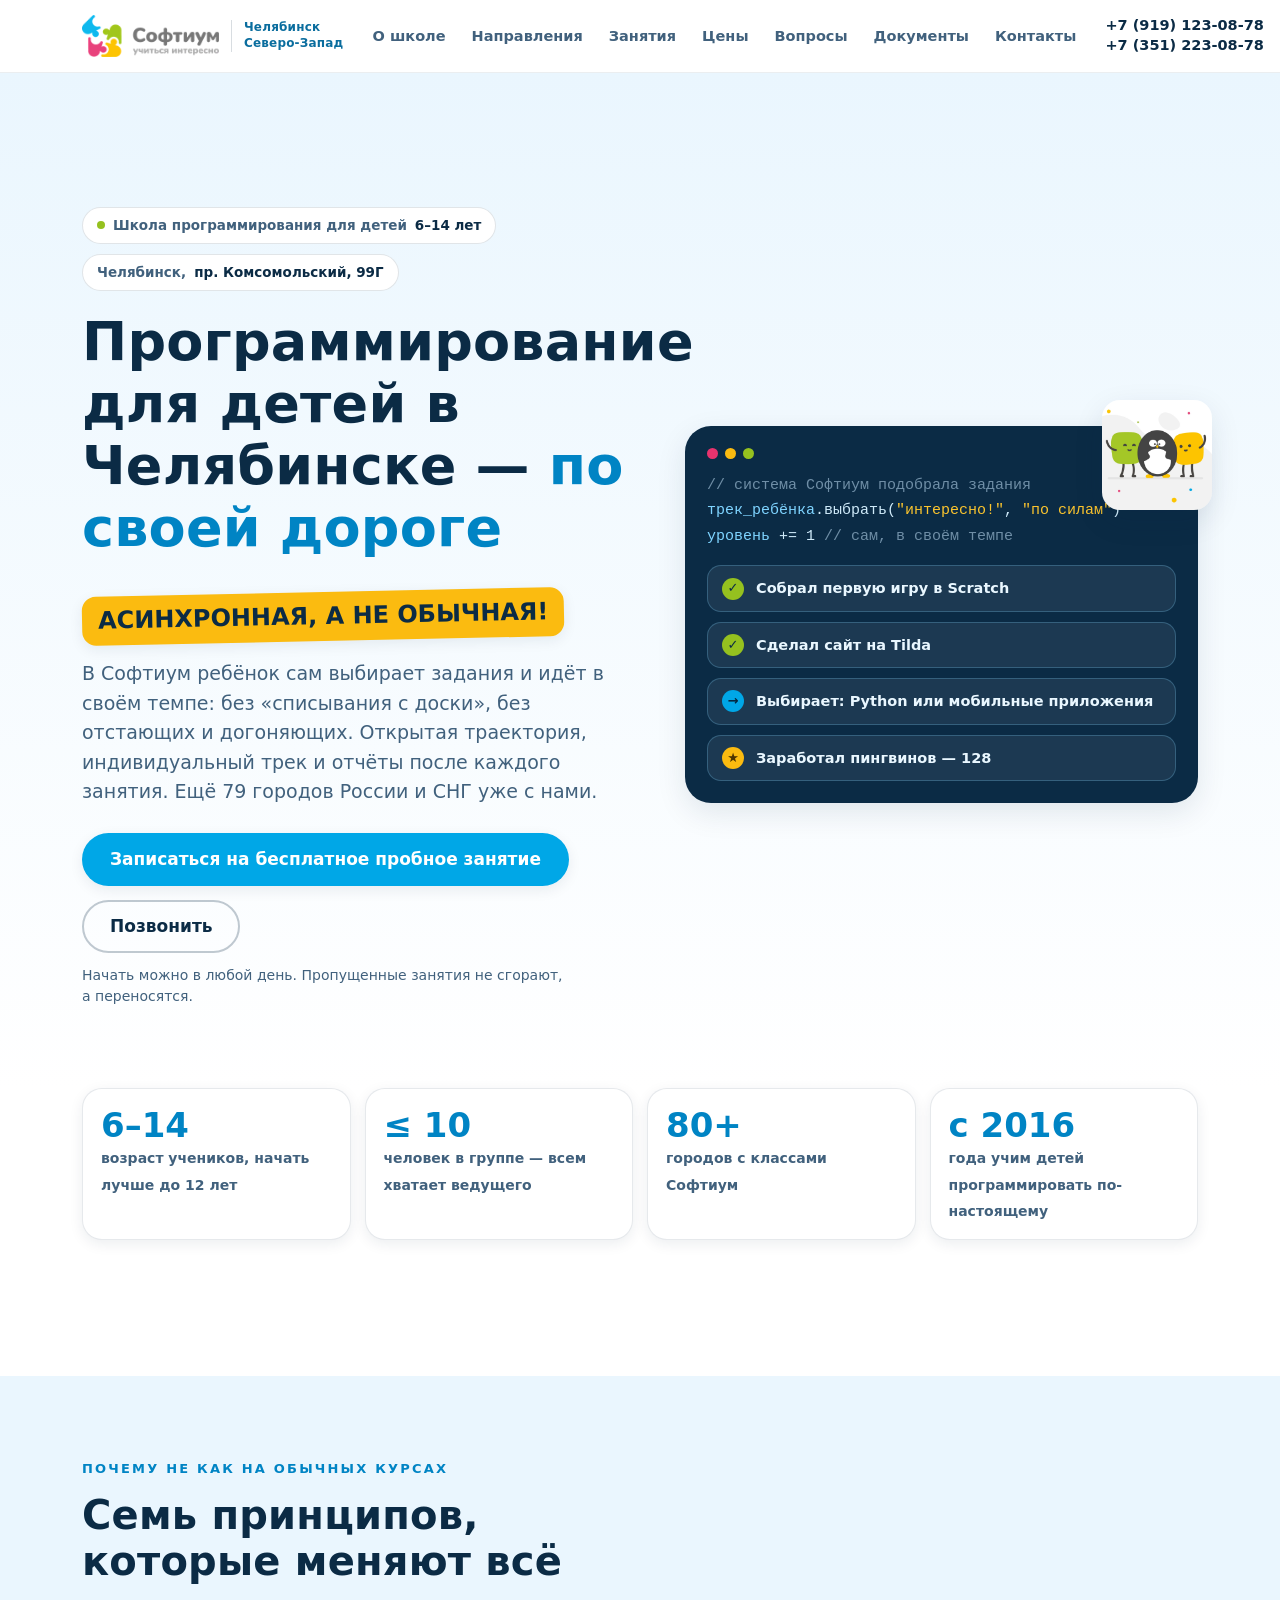
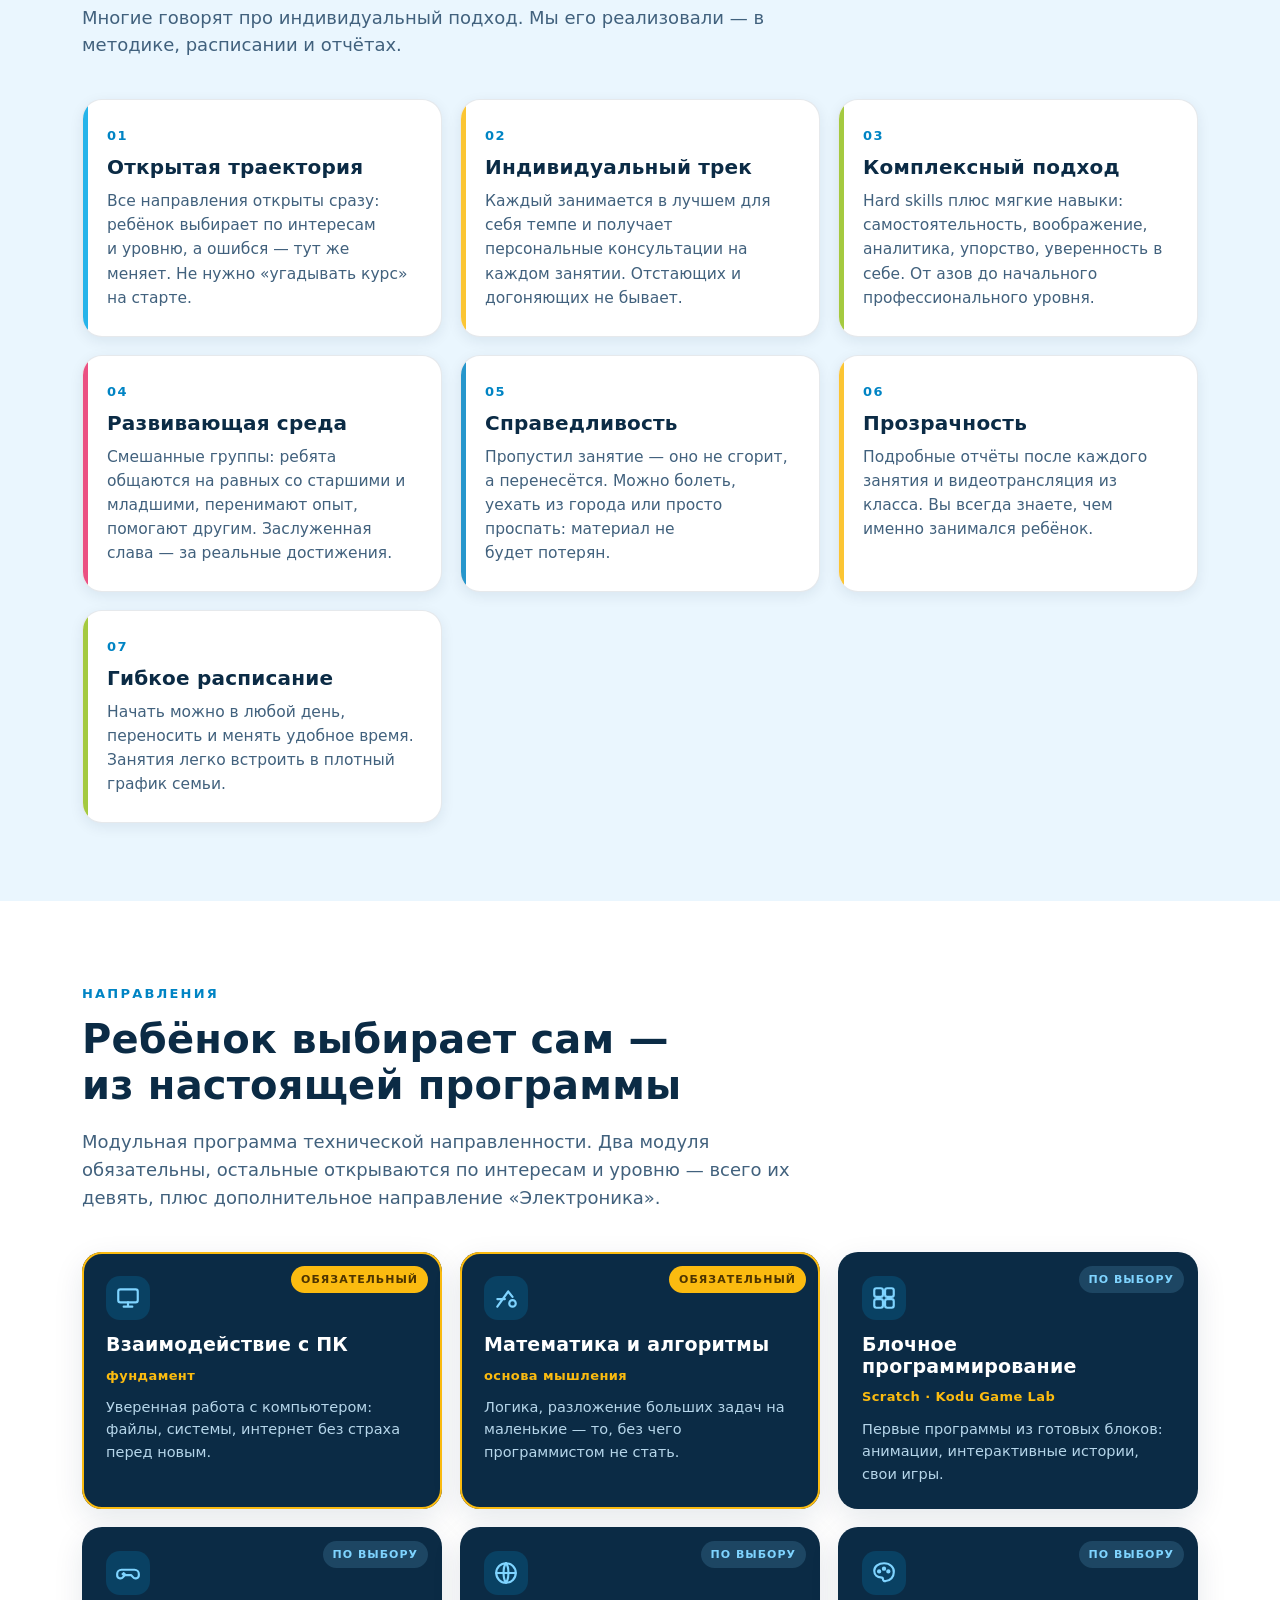
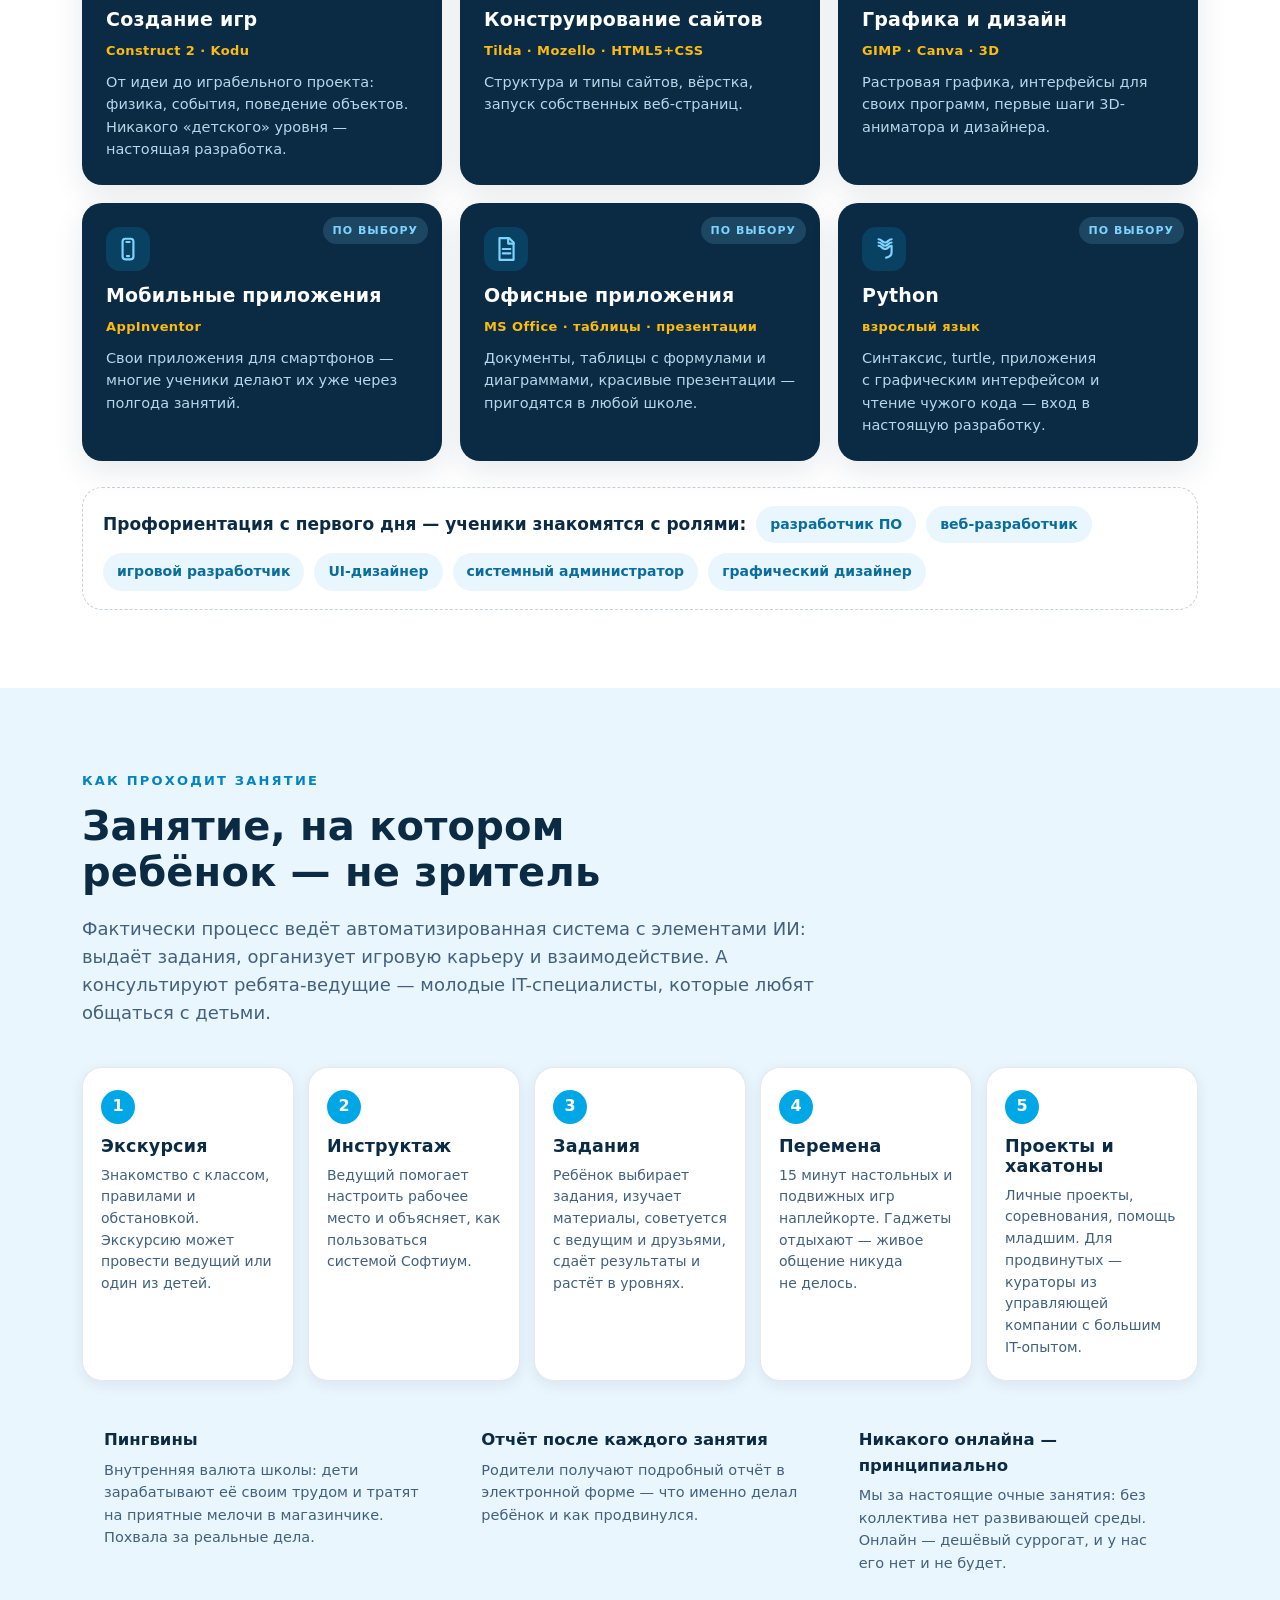
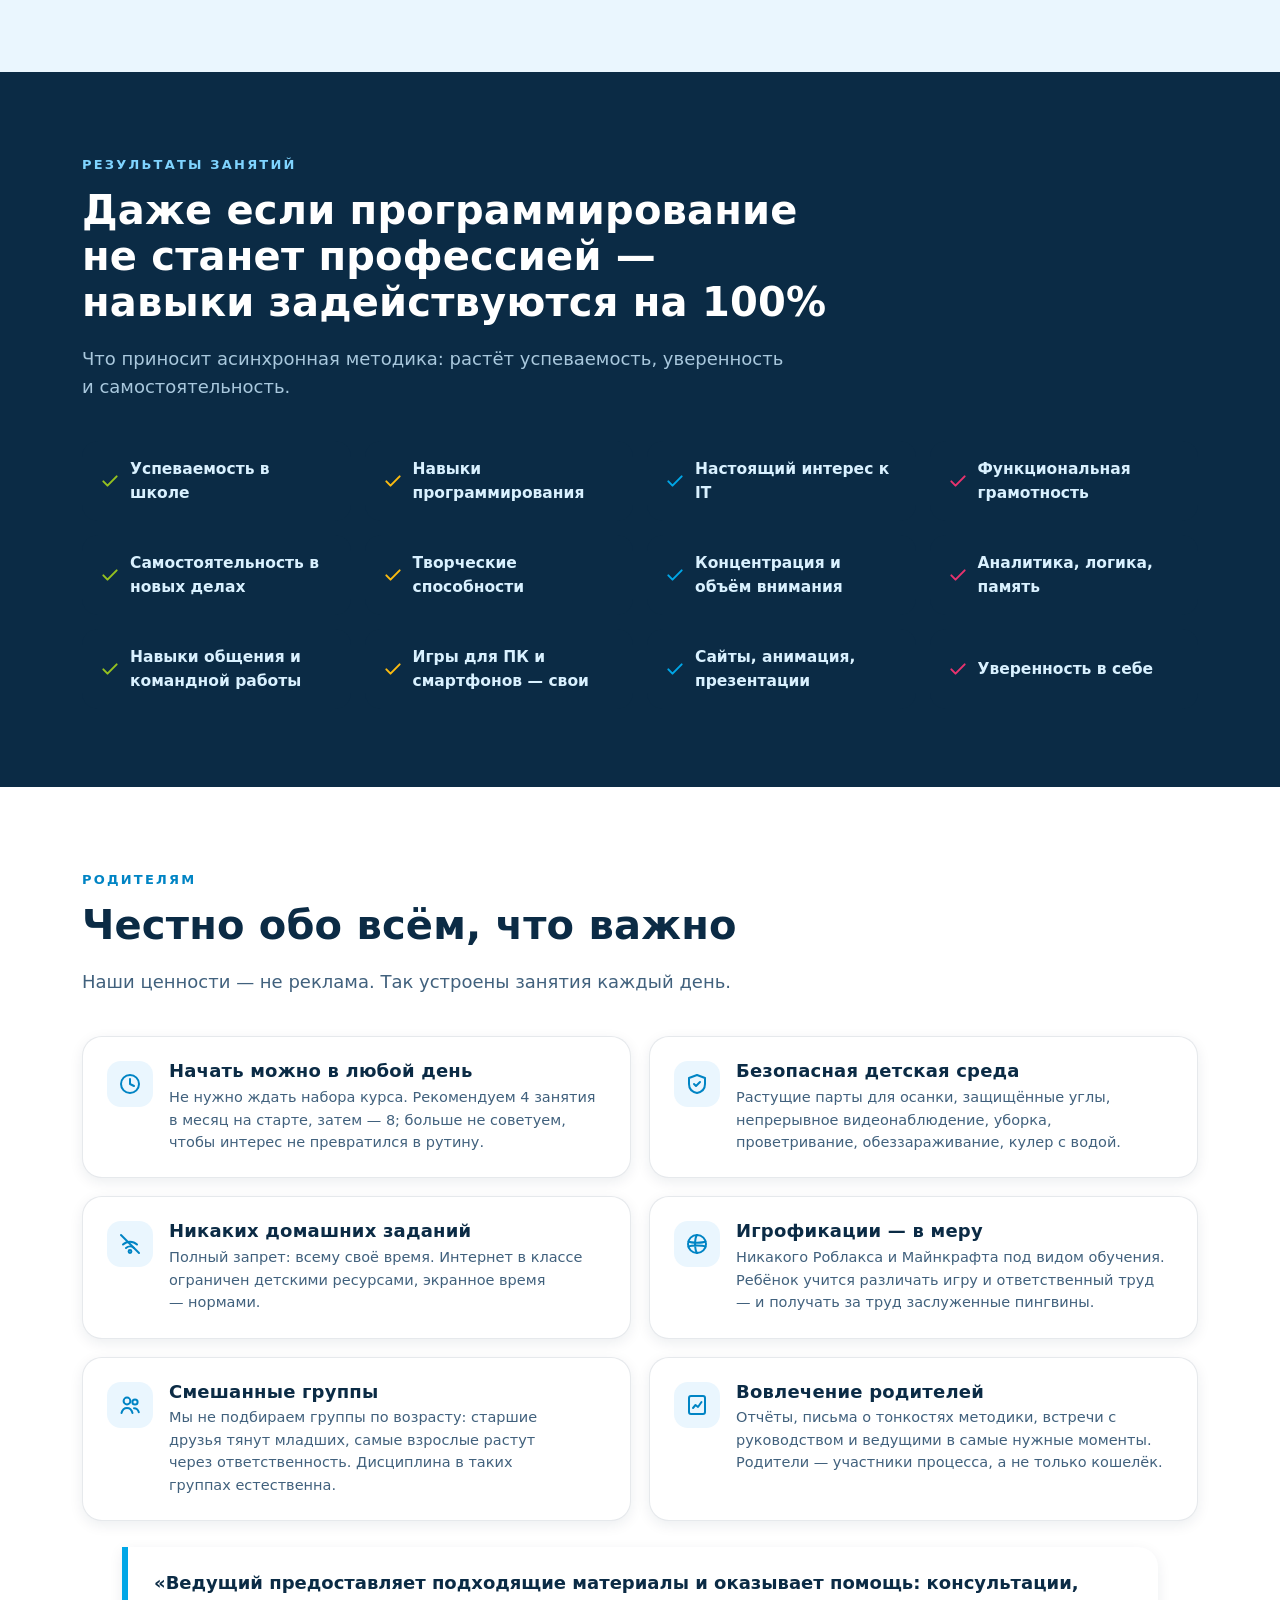
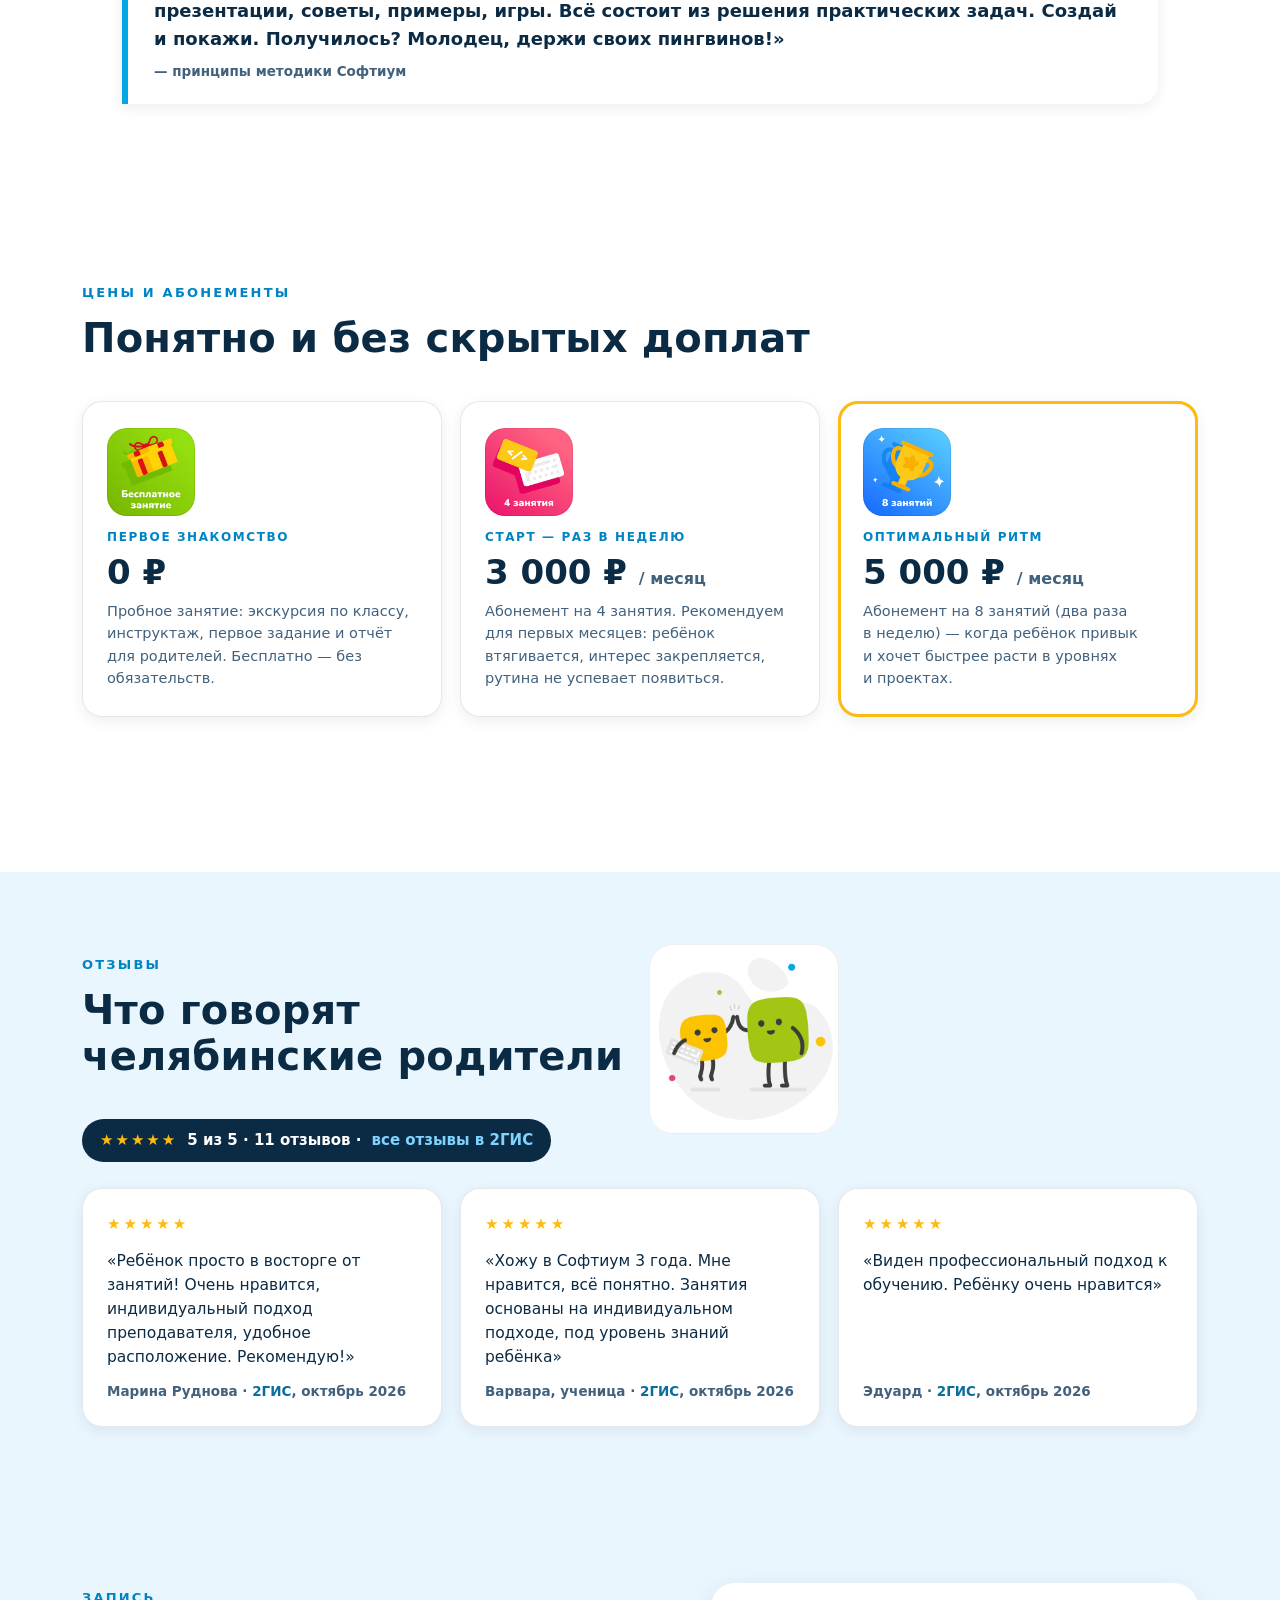
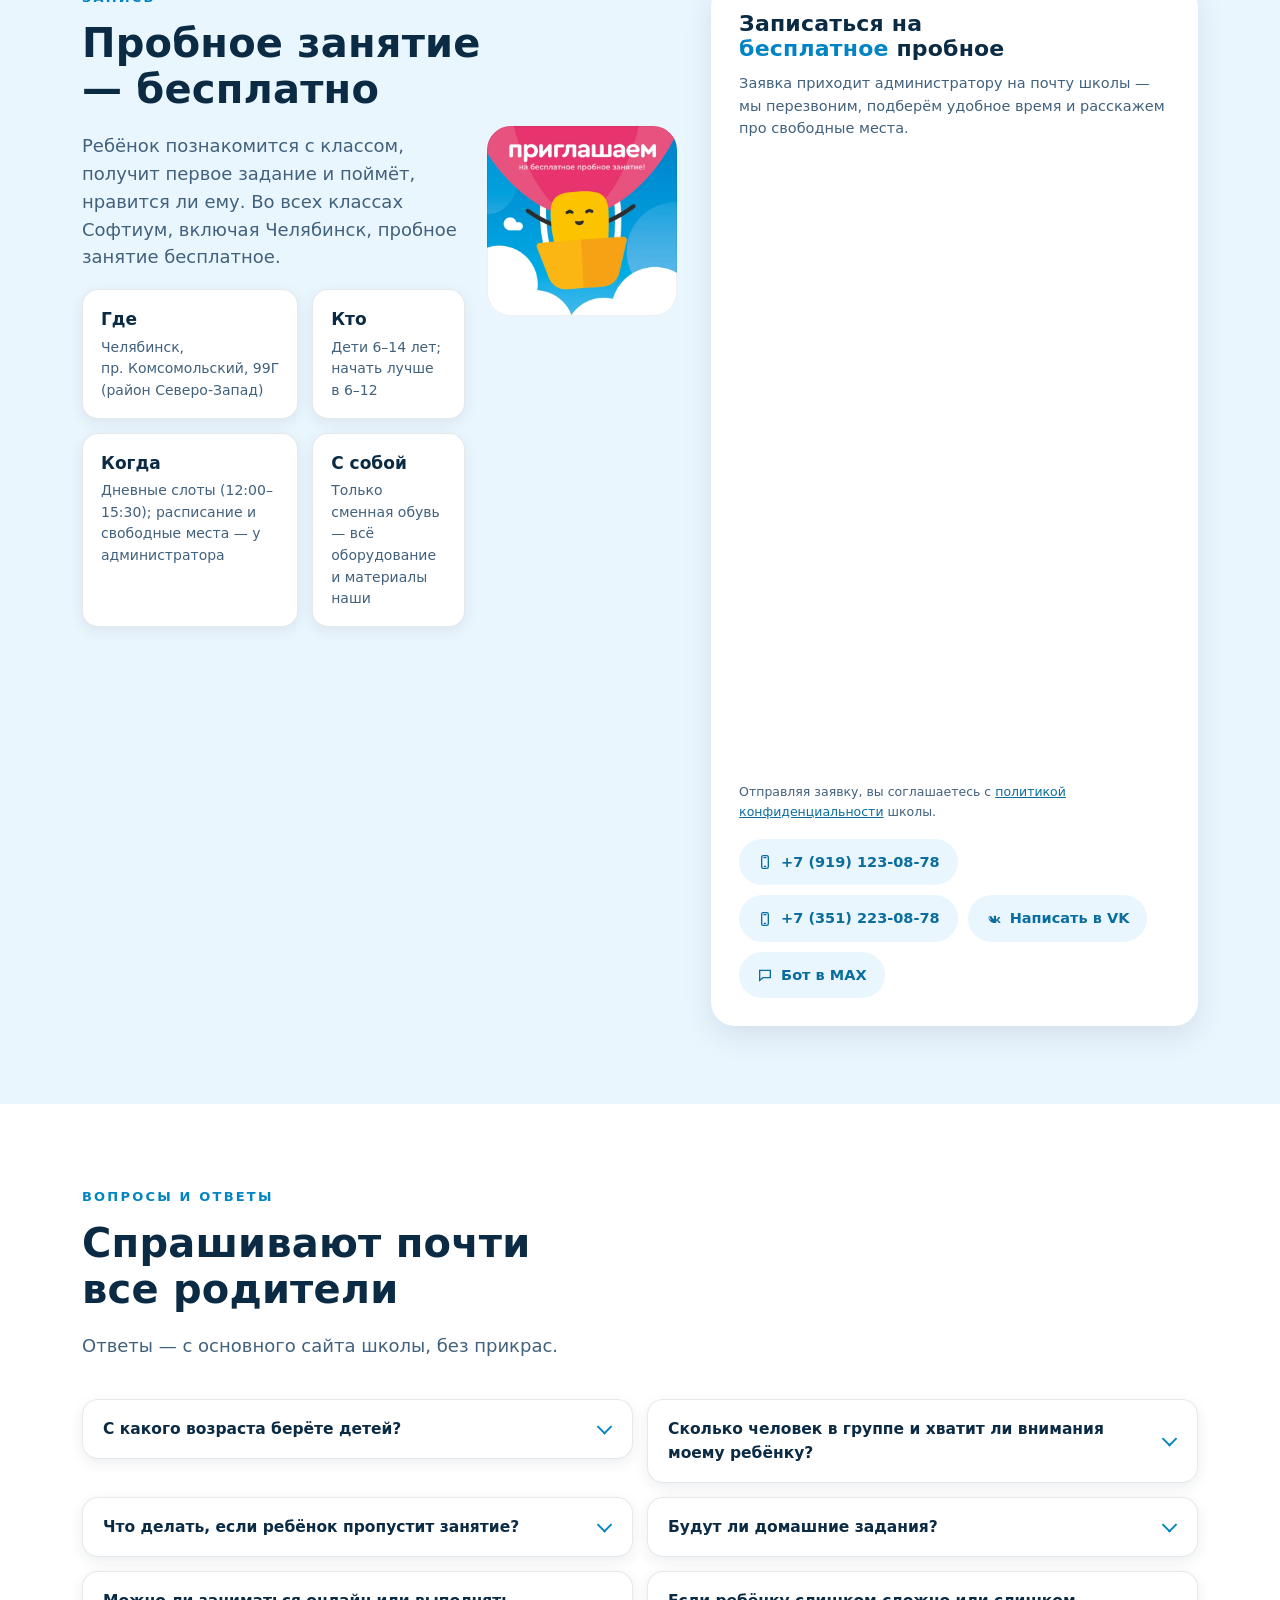
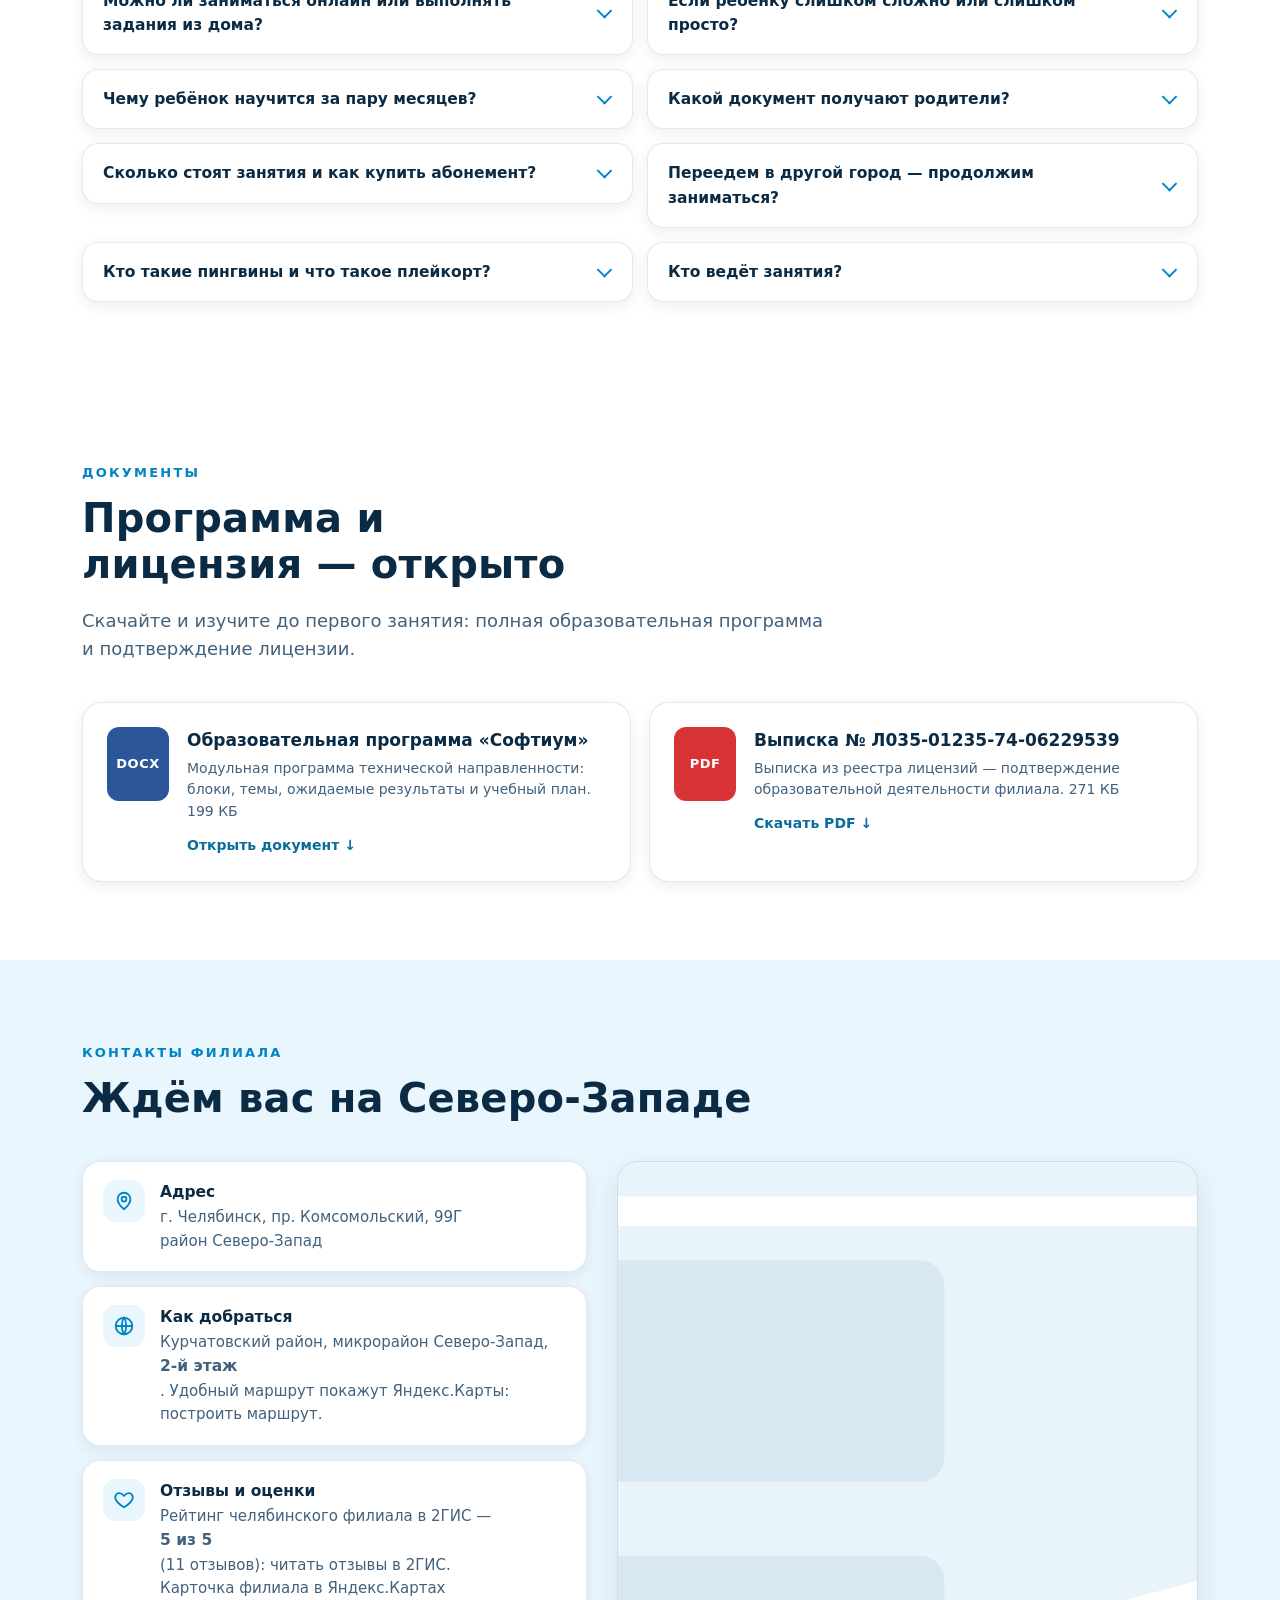
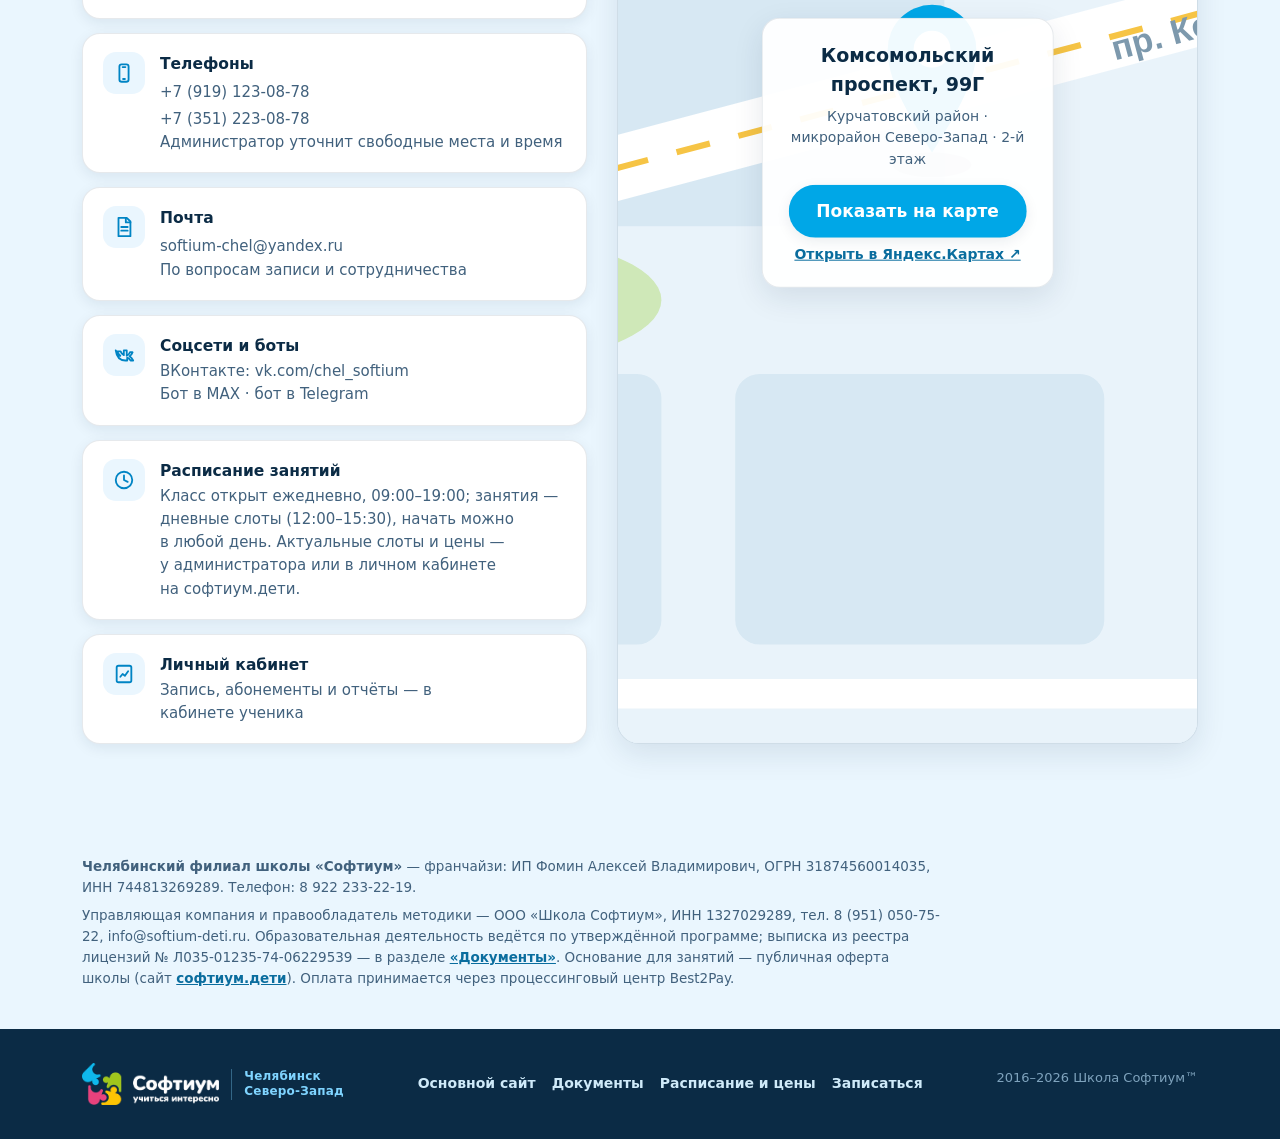
==== index.html @ c2d69c05 "Софтиум Челябинск: лендинг для переноса на softium174.ru" ====
<!DOCTYPE html>
<html lang="ru">
<head>
<meta charset="utf-8">
<meta name="viewport" content="width=device-width, initial-scale=1">
<title>Софтиум Челябинск — школа программирования для детей от 6 лет (Северо-Запад)</title>
<meta name="description" content="Школа программирования для детей «Софтиум» в Челябинске (Северо-Запад, пр. Комсомольский, 99Г): асинхронное программирование для детей 6–14 лет, индивидуальный трек, группы до 10 человек. Пробное занятие бесплатно. Запись: +7 (351) 223-08-78.">
<link rel="canonical" href="https://sj3taem4.qwenwork.page/">
<link rel="icon" href="favicon.svg" type="image/svg+xml">
<meta property="og:title" content="Софтиум Челябинск — школа программирования для детей от 6 лет">
<meta property="og:description" content="Асинхронная, а не обычная! Открытая траектория, индивидуальный трек, отчёты после каждого занятия. Пр. Комсомольский, 99Г. Пробное занятие бесплатно.">
<meta property="og:type" content="website">
<meta property="og:url" content="https://sj3taem4.qwenwork.page/">
<meta property="og:image" content="https://sj3taem4.qwenwork.page/assets/og-cover.png">
<meta property="og:locale" content="ru_RU">
<meta property="og:site_name" content="Софтиум — Челябинск">
<link rel="stylesheet" href="assets/fonts/fonts.css">
<script type="application/ld+json">
{
  "@context": "https://schema.org",
  "@type": "LocalBusiness",
  "name": "Софтиум — школа программирования для детей в Челябинске",
  "description": "Школа программирования для детей 6–14 лет. Асинхронная методика, открытая траектория, индивидуальный трек.",
  "url": "https://sj3taem4.qwenwork.page/",
  "logo": "https://sj3taem4.qwenwork.page/assets/og-cover.png",
  "image": "https://sj3taem4.qwenwork.page/assets/og-cover.png",
  "email": "softium-chel@yandex.ru",
  "address": {
    "@type": "PostalAddress",
    "streetAddress": "проспект Комсомольский, 99Г",
    "addressLocality": "Челябинск",
    "addressRegion": "Челябинская область",
    "postalCode": "454021",
    "floor": "2",
    "addressCountry": "RU"
  },
  "geo": {"@type": "GeoCoordinates", "latitude": 55.191001, "longitude": 61.299938},
  "telephone": ["+7 919 123-08-78", "+7 351 223-08-78"],
  "openingHoursSpecification": [{
    "@type": "OpeningHoursSpecification",
    "dayOfWeek": ["Monday","Tuesday","Wednesday","Thursday","Friday","Saturday","Sunday"],
    "opens": "09:00",
    "closes": "19:00"
  }],
  "priceRange": "3000–5000 ₽",
  "aggregateRating": {"@type": "AggregateRating", "ratingValue": "5", "bestRating": "5", "reviewCount": "11"},
  "areaServed": {"@type": "City", "name": "Челябинск"},
  "sameAs": ["https://vk.com/chel_softium", "https://софтиум.дети", "https://yandex.ru/maps/org/softium/117984882932/"],
  "parentOrganization": {"@type": "Organization", "name": "Школа Софтиум", "url": "https://софтиум.дети"}
}
</script>
<script type="application/ld+json">
{
  "@context": "https://schema.org",
  "@type": "FAQPage",
  "mainEntity": [
    {"@type":"Question","name":"С какого возраста берёте детей в Челябинске?","acceptedAnswer":{"@type":"Answer","text":"От 6 до 14 лет. Начинать лучше в возрасте от 6 до 12 лет — мозг активнее всего развивается в детстве."}},
    {"@type":"Question","name":"Сколько человек в группе?","acceptedAnswer":{"@type":"Answer","text":"До 10 человек. Ведущий обязательно уделяет внимание каждому ребёнку."}},
    {"@type":"Question","name":"Что делать, если ребёнок пропустит занятие?","acceptedAnswer":{"@type":"Answer","text":"Занятие не сгорит, а перенесётся — даже без уважительной причины. Материал не будет потерян."}},
    {"@type":"Question","name":"Будут ли домашние задания?","acceptedAnswer":{"@type":"Answer","text":"Нет, домашних заданий у нас нет. Если ребёнок сам хочет заниматься дома — это только приветствуется."}},
    {"@type":"Question","name":"Можно ли заниматься онлайн?","acceptedAnswer":{"@type":"Answer","text":"Нет, задания доступны только в классе. Мы за очные занятия: без живого коллектива нет развивающей среды."}},
    {"@type":"Question","name":"Сколько стоят занятия в Челябинске?","acceptedAnswer":{"@type":"Answer","text":"Пробное занятие бесплатно. Актуальное расписание и цены — у администратора по телефону +7 (351) 223-08-78 или +7 (919) 123-08-78."}},
    {"@type":"Question","name":"Где находится класс Софтиум в Челябинске?","acceptedAnswer":{"@type":"Answer","text":"Челябинск, проспект Комсомольский, 99Г, район Северо-Запад."}},
    {"@type":"Question","name":"Кто ведёт занятия?","acceptedAnswer":{"@type":"Answer","text":"Процесс ведёт автоматизированная система с элементами ИИ, а консультируют ведущие — молодые IT-специалисты, которые любят общаться с детьми."}}
  ]
}
</script>
<style>
:root{
  --sky:#00a7e7;
  --sky-deep:#0084c4;
  --sky-ink:#0a6d9e;
  --ink:#0b2b45;
  --ink-soft:#41617d;
  --paper:#ffffff;
  --mist:#eaf6fe;
  --mist-2:#d8effc;
  --sun:#fbbb10;
  --sun-ink:#8a6100;
  --coral:#e8336e;
  --mint:#95c11f;
  --radius:20px;
  --shadow:0 10px 30px rgba(11,43,69,.10);
  --shadow-soft:0 4px 14px rgba(11,43,69,.08);
  --maxw:1160px;
  --font:"Nunito",-apple-system,"Segoe UI",Roboto,system-ui,sans-serif;
}
*,*::before,*::after{box-sizing:border-box}
/* platform banner (Created with …) — hide so it doesn't cover the sticky menu */
#mulepage-bar,#mulepage-footer{display:none !important}
html{scroll-behavior:smooth}
@media (prefers-reduced-motion:reduce){html{scroll-behavior:auto}}
body{
  margin:0;font-family:var(--font);color:var(--ink);background:var(--paper);
  font-size:17px;line-height:1.55;-webkit-font-smoothing:antialiased;
}
img,svg{display:block;max-width:100%}
a{color:var(--sky-ink)}
h1,h2,h3{line-height:1.15;margin:0 0 .5em;letter-spacing:.2px;text-wrap:balance}
p{margin:0 0 1em;text-wrap:pretty}
.container{max-width:var(--maxw);margin:0 auto;padding:0 22px}
.visually-hidden{position:absolute;width:1px;height:1px;margin:-1px;padding:0;border:0;clip:rect(0 0 0 0);overflow:hidden;white-space:nowrap}
.skip-link{position:absolute;left:16px;top:-60px;z-index:100;background:var(--ink);color:#fff;padding:10px 16px;border-radius:10px;transition:top .2s}
.skip-link:focus{top:12px}
:focus-visible{outline:3px solid var(--sky-deep);outline-offset:2px;border-radius:6px}

/* ---------- buttons ---------- */
.btn{
  display:inline-flex;align-items:center;justify-content:center;gap:.55em;
  font-family:inherit;font-weight:800;font-size:17px;line-height:1;
  padding:16px 26px;border-radius:999px;border:2px solid transparent;
  cursor:pointer;text-decoration:none;transition:transform .15s ease, box-shadow .15s ease, background .15s ease;
  white-space:nowrap;
}
.btn:hover{transform:translateY(-2px)}
.btn:active{transform:scale(.97)}
.btn-primary{background:var(--sky);color:#fff;box-shadow:var(--shadow-soft)}
.btn-primary:hover{background:var(--sky-deep)}
.btn-dark{background:var(--ink);color:#fff}
.btn-dark:hover{background:#123c5e}
.btn-ghost{background:transparent;color:var(--ink);border-color:rgba(11,43,69,.25)}
.btn-ghost:hover{border-color:var(--ink)}
.btn-light{background:#fff;color:var(--ink)}
.btn-sun{background:var(--sun);color:#4d3400}
.btn-sun:hover{background:#fbc53a}
.btn small{font-weight:700;opacity:.8}

/* ---------- header ---------- */
.site-header{
  position:sticky;top:0;z-index:50;background:rgba(255,255,255,.92);
  backdrop-filter:saturate(1.4) blur(8px);border-bottom:1px solid rgba(11,43,69,.08);
  transition:box-shadow .25s ease;
}
.site-header.scrolled{box-shadow:0 8px 24px rgba(11,43,69,.10)}
.header-inner{display:flex;align-items:center;gap:18px;min-height:72px}
.logo{display:flex;align-items:center;gap:12px;text-decoration:none;color:var(--ink);flex:none}
.logo-img{height:42px;width:auto;flex:none}
.logo-mark{width:44px;height:44px;flex:none}
.logo-text{display:flex;flex-direction:column}
.logo-name{font-weight:900;font-size:21px;letter-spacing:1.5px}
.logo-city{font-size:12px;font-weight:700;color:var(--sky-ink);letter-spacing:.2px;border-left:1.5px solid rgba(11,43,69,.16);padding-left:12px;line-height:1.3;white-space:nowrap;flex:none}
.nav{display:flex;gap:4px;margin-left:auto}
.nav a{
  text-decoration:none;color:var(--ink-soft);font-weight:700;font-size:14.5px;
  padding:8px 11px;border-radius:999px;transition:color .15s, background .15s;white-space:nowrap;
}
.nav a:hover{color:var(--ink);background:var(--mist)}
.nav a.active{color:var(--sky-ink);background:var(--mist)}
@media (max-width:1200px){.header-phones{display:none}}
.header-cta{display:flex;align-items:center;gap:14px}
.header-phones{display:flex;flex-direction:column;align-items:flex-end;line-height:1.35}
.header-phone{font-weight:800;color:var(--ink);text-decoration:none;font-size:14.5px;white-space:nowrap;font-variant-numeric:tabular-nums}
.header-phone:hover{color:var(--sky-ink)}
.burger{display:none}
@media (max-width:980px){
  .nav,.header-phones{display:none}
  .burger{
    display:flex;flex-direction:column;justify-content:center;gap:5px;
    width:44px;height:44px;border-radius:12px;border:1.5px solid rgba(11,43,69,.18);
    background:#fff;cursor:pointer;margin-left:auto;padding:0 11px;
  }
  .burger span{height:2.5px;background:var(--ink);border-radius:2px;transition:transform .2s,opacity .2s}
  .burger[aria-expanded="true"] span:nth-child(1){transform:translateY(7.5px) rotate(45deg)}
  .burger[aria-expanded="true"] span:nth-child(2){opacity:0}
  .burger[aria-expanded="true"] span:nth-child(3){transform:translateY(-7.5px) rotate(-45deg)}
  .header-cta .btn{padding:12px 16px;font-size:14.5px}
}
@media (max-width:560px){
  .header-cta .btn{display:none}
  .hero-actions{flex-direction:column;align-items:stretch}
  .hero-actions .btn{width:100%;white-space:normal}
}
.mobile-nav{
  display:none;flex-direction:column;gap:4px;padding:12px 22px 20px;
  border-bottom:1px solid rgba(11,43,69,.08);background:#fff;
}
.mobile-nav.open{display:flex}
.mobile-nav a{padding:12px 10px;font-weight:800;color:var(--ink);text-decoration:none;border-radius:12px}
.mobile-nav a:hover{background:var(--mist)}
.mobile-nav .m-phone{color:var(--sky-ink)}

/* ---------- hero ---------- */
.hero{position:relative;overflow:hidden;background:linear-gradient(180deg,var(--mist) 0%,#fff 78%)}
.hero-grid{
  display:grid;grid-template-columns:minmax(0,1.05fr) minmax(0,.95fr);
  gap:36px;align-items:center;padding:56px 0 40px;
}
.badge-row{display:flex;flex-wrap:wrap;gap:10px;margin-bottom:20px}
.chip{
  display:inline-flex;align-items:center;gap:8px;background:#fff;border:1.5px solid rgba(11,43,69,.12);
  border-radius:999px;padding:7px 14px;font-size:13.5px;font-weight:800;color:var(--ink-soft);
}
.chip b{color:var(--ink)}
.chip .dot{width:8px;height:8px;border-radius:50%;background:var(--mint);flex:none}
h1{font-size:clamp(32px,4.6vw,54px);font-weight:900}
h1 .accent{color:var(--sky-deep)}
.slogan{
  display:inline-block;font-weight:900;font-size:clamp(18px,2.3vw,24px);
  color:var(--ink);background:var(--sun);border-radius:14px;padding:6px 16px;
  transform:rotate(-1.2deg);margin:6px 0 18px;box-shadow:var(--shadow-soft);
}
.hero-lead{font-size:19px;color:var(--ink-soft);max-width:56ch;margin-bottom:26px}
.hero-actions{display:flex;flex-wrap:wrap;gap:14px;align-items:center;margin-bottom:12px}
.hero-note{font-size:14px;color:var(--ink-soft)}
.hero-visual{position:relative}
.hero-card{
  background:var(--ink);border-radius:26px;padding:22px;color:#cfeaf9;
  box-shadow:var(--shadow);position:relative;
}
.hero-card .win-dots{display:flex;gap:7px;margin-bottom:14px}
.hero-card .win-dots i{width:11px;height:11px;border-radius:50%}
.hero-card .win-dots i:nth-child(1){background:var(--coral)}
.hero-card .win-dots i:nth-child(2){background:var(--sun)}
.hero-card .win-dots i:nth-child(3){background:var(--mint)}
.code{font-family:Consolas,"Courier New",monospace;font-size:15px;line-height:1.7;margin:0}
.code .k{color:#7fd4ff}.code .s{color:#fbc42e}.code .c{color:#6f8ea6}
.task-stack{display:flex;flex-direction:column;gap:10px;margin-top:16px}
.task{
  display:flex;align-items:center;gap:12px;background:rgba(255,255,255,.07);
  border:1px solid rgba(127,212,255,.25);border-radius:14px;padding:11px 14px;font-weight:700;font-size:14.5px;color:#e9f7ff;
}
.task .tick{width:22px;height:22px;border-radius:50%;flex:none;display:grid;place-items:center;font-size:13px;font-weight:900}
.task.done .tick{background:var(--mint);color:var(--ink)}
.task.next .tick{background:var(--sky);color:#04263c}
.task.level .tick{background:var(--sun);color:#4d3400}
.hero-card .who{position:absolute;top:-26px;right:-14px;width:110px;height:110px;z-index:2;border-radius:18px;box-shadow:var(--shadow)}
.penguin-big{cursor:pointer;transition:transform .2s}
.penguin-big:hover{transform:translateY(-4px) rotate(-3deg)}
.hero-stats{
  display:grid;grid-template-columns:repeat(4,1fr);gap:14px;margin:26px 0 58px;
}
.stat{background:#fff;border:1.5px solid rgba(11,43,69,.10);border-radius:var(--radius);padding:18px 18px 16px;box-shadow:var(--shadow-soft)}
.stat b{display:block;font-size:clamp(24px,3vw,34px);font-weight:900;color:var(--sky-deep);line-height:1.1;font-variant-numeric:tabular-nums}
.stat span{font-size:14px;font-weight:700;color:var(--ink-soft)}
@media (max-width:900px){
  .hero-grid{grid-template-columns:1fr;padding-top:36px}
  .hero-stats{grid-template-columns:repeat(2,1fr)}
  .hero-card .who{width:86px;height:86px;top:-30px;right:-4px}
}

/* ---------- sections ---------- */
section{padding:78px 0}
.section-head{max-width:70ch;margin-bottom:40px}
.sec-illo{float:right;width:190px;margin:-6px 0 14px 22px;border-radius:24px;outline:1px solid rgba(0,0,0,.06);outline-offset:-1px}
@media (max-width:640px){.sec-illo{width:130px;margin-top:0}}
.kicker{
  display:inline-block;font-weight:900;font-size:13px;letter-spacing:2.2px;
  text-transform:uppercase;color:var(--sky-deep);margin-bottom:12px;
}
h2{font-size:clamp(26px,3.4vw,40px);font-weight:900}
.section-sub{font-size:18px;color:var(--ink-soft)}
.tint{background:var(--mist)}
.dark{background:var(--ink);color:#dbeefc}
.dark h2,.dark h3{color:#fff}
.dark .section-sub{color:#a9c8dd}
.dark .kicker{color:#7fd4ff}

/* principles */
.principles{display:grid;grid-template-columns:repeat(3,1fr);gap:18px}
.principle{
  background:#fff;border:1.5px solid rgba(11,43,69,.10);border-radius:var(--radius);
  padding:26px 24px;box-shadow:var(--shadow-soft);position:relative;overflow:hidden;
  transition:transform .18s ease, box-shadow .18s ease;
}
.principle:hover{transform:translateY(-4px);box-shadow:var(--shadow)}
.principle .num{
  font-size:13px;font-weight:900;color:var(--sky-deep);letter-spacing:1.5px;margin-bottom:10px;
}
.principle h3{font-size:20px;font-weight:900}
.principle p{font-size:15.5px;color:var(--ink-soft);margin:0}
.principle::after{
  content:"";position:absolute;left:0;top:0;bottom:0;width:5px;background:var(--sky);opacity:.85;
}
.principle:nth-child(2)::after{background:var(--sun)}
.principle:nth-child(3)::after{background:var(--mint)}
.principle:nth-child(4)::after{background:var(--coral)}
.principle:nth-child(5)::after{background:var(--sky-deep)}
.principle:nth-child(6)::after{background:var(--sun)}
.principle:nth-child(7)::after{background:var(--mint)}
@media (max-width:980px){.principles{grid-template-columns:repeat(2,1fr)}}
@media (max-width:640px){.principles{grid-template-columns:1fr}}

/* modules */
.modules{display:grid;grid-template-columns:repeat(3,1fr);gap:18px}
.module{
  background:var(--ink);border-radius:var(--radius);padding:24px;color:#e9f6ff;
  box-shadow:var(--shadow);display:flex;flex-direction:column;gap:10px;position:relative;
  transition:transform .18s ease;
}
.module:hover{transform:translateY(-4px)}
.module.required{outline:2px solid var(--sun);outline-offset:-2px}
.module .tag{
  position:absolute;top:14px;right:14px;font-size:11px;font-weight:900;letter-spacing:1px;
  text-transform:uppercase;padding:5px 10px;border-radius:999px;
}
.tag.must{background:var(--sun);color:#4d3400}
.tag.elective{background:rgba(127,212,255,.16);color:#7fd4ff}
.mod-icon{width:44px;height:44px;border-radius:14px;display:grid;place-items:center;background:rgba(0,167,231,.18);flex:none}
.mod-icon svg{width:26px;height:26px;stroke:#7fd4ff;fill:none;stroke-width:2;stroke-linecap:round;stroke-linejoin:round}
.module h3{font-size:19px;margin:4px 0 0;color:#fff}
.module .tools{font-size:13px;font-weight:800;color:var(--sun);letter-spacing:.4px}
.module p{font-size:14.5px;color:#b6d6ea;margin:0}
@media (max-width:980px){.modules{grid-template-columns:repeat(2,1fr)}}
@media (max-width:640px){.modules{grid-template-columns:1fr}}
.prof-band{
  margin-top:26px;display:flex;flex-wrap:wrap;gap:10px;align-items:center;
  background:#fff;border:1.5px dashed rgba(11,43,69,.22);border-radius:var(--radius);padding:18px 20px;
}
.prof-band b{font-weight:900}
.prof{background:var(--mist);border-radius:999px;padding:8px 14px;font-weight:800;font-size:14px;color:var(--sky-ink)}

/* flow */
.flow{display:grid;grid-template-columns:repeat(5,1fr);gap:14px;counter-reset:step}
.step{
  position:relative;background:#fff;border:1.5px solid rgba(11,43,69,.10);border-radius:var(--radius);
  padding:22px 18px;box-shadow:var(--shadow-soft);
}
.step .n{
  width:34px;height:34px;border-radius:50%;background:var(--sky);color:#fff;font-weight:900;
  display:grid;place-items:center;margin-bottom:12px;font-size:16px;
}
.step h3{font-size:17.5px}
.step p{font-size:14px;color:var(--ink-soft);margin:0}
.flow-note{
  margin-top:26px;display:grid;grid-template-columns:repeat(3,1fr);gap:16px;
}
.note-card{background:var(--mist);border-radius:var(--radius);padding:20px 22px}
.note-card b{display:block;margin-bottom:6px;font-size:16.5px}
.note-card p{margin:0;font-size:14.5px;color:var(--ink-soft)}
@media (max-width:980px){.flow{grid-template-columns:repeat(2,1fr)}.flow-note{grid-template-columns:1fr}}
@media (max-width:560px){.flow{grid-template-columns:1fr}}

/* results */
.results{display:grid;grid-template-columns:repeat(4,1fr);gap:14px}
.result{
  background:var(--ink);border-radius:16px;padding:16px 18px;color:#d9f1ff;font-weight:800;font-size:15.5px;
  display:flex;gap:10px;align-items:center;
}
.result svg{width:20px;height:20px;flex:none;stroke:var(--mint);fill:none;stroke-width:2.4;stroke-linecap:round;stroke-linejoin:round}
.result:nth-child(4n+2) svg{stroke:var(--sun)}
.result:nth-child(4n+3) svg{stroke:var(--sky)}
.result:nth-child(4n+4) svg{stroke:var(--coral)}
@media (max-width:980px){.results{grid-template-columns:repeat(2,1fr)}}
@media (max-width:520px){.results{grid-template-columns:1fr}}

/* parents */
.parents-grid{display:grid;grid-template-columns:repeat(2,1fr);gap:18px}
.pcard{
  background:#fff;border:1.5px solid rgba(11,43,69,.10);border-radius:var(--radius);padding:24px;
  display:flex;gap:16px;box-shadow:var(--shadow-soft);
}
.pcard .ic{
  width:46px;height:46px;border-radius:14px;flex:none;display:grid;place-items:center;background:var(--mist);
}
.pcard .ic svg{width:24px;height:24px;stroke:var(--sky-deep);fill:none;stroke-width:2;stroke-linecap:round;stroke-linejoin:round}
.pcard h3{font-size:18px;margin-bottom:4px}
.pcard p{font-size:14.5px;color:var(--ink-soft);margin:0}
@media (max-width:860px){.parents-grid{grid-template-columns:1fr}}
.quote-band{
  margin-top:26px;background:#fff;border-left:6px solid var(--sky);border-radius:0 var(--radius) var(--radius) 0;
  padding:22px 26px;font-size:18px;font-weight:700;color:var(--ink);box-shadow:var(--shadow-soft);
}
.quote-band span{display:block;font-size:13.5px;font-weight:700;color:var(--ink-soft);margin-top:8px}

/* enroLL */
.enroll-grid{display:grid;grid-template-columns:1.1fr .9fr;gap:34px;align-items:start}
.enroll-facts{display:grid;grid-template-columns:1fr 1fr;gap:14px;margin-top:8px}
.efact{background:#fff;border:1.5px solid rgba(11,43,69,.10);border-radius:16px;padding:16px 18px;box-shadow:var(--shadow-soft)}
.efact b{display:block;font-size:17px;color:var(--ink);margin-bottom:4px}
.efact p{margin:0;font-size:14px;color:var(--ink-soft)}
.form-card{background:#fff;border-radius:24px;padding:28px;color:var(--ink);box-shadow:var(--shadow)}
.yform{width:100%;border:0;min-height:620px;display:block;border-radius:14px}
.form-card h3{font-size:22px}
.form-card .free{color:var(--sky-deep)}
.field{margin-bottom:16px}
.field label{display:block;font-size:14px;font-weight:800;margin-bottom:6px;color:var(--ink-soft)}
.field input{
  width:100%;font:inherit;font-weight:700;color:var(--ink);
  padding:14px 16px;border-radius:14px;border:2px solid rgba(11,43,69,.15);background:#fff;
  transition:border-color .15s;
}
.field input:focus{border-color:var(--sky);outline:none}
.field input::placeholder{color:#9db4c6;font-weight:600}
.form-status{margin-top:10px;font-size:14.5px;font-weight:700;color:var(--sky-ink);min-height:1.4em}
.form-status[role="alert"]{color:var(--coral)}
.alt-contact{display:flex;flex-wrap:wrap;gap:10px;margin-top:18px}
.alt-contact a{
  display:inline-flex;align-items:center;gap:8px;text-decoration:none;font-weight:800;font-size:14.5px;
  background:var(--mist);color:var(--sky-ink);border-radius:999px;padding:12px 18px;min-height:44px;transition:background .15s;
}
.alt-contact a:hover{background:var(--mist-2)}
@media (max-width:920px){.enroll-grid{grid-template-columns:1fr}}

/* faq */
.docs-grid{display:grid;grid-template-columns:1fr 1fr;gap:18px}
.doc-card{
  display:flex;gap:18px;align-items:flex-start;background:#fff;border:1.5px solid rgba(11,43,69,.10);
  border-radius:var(--radius);padding:24px;text-decoration:none;color:var(--ink);
  box-shadow:var(--shadow-soft);transition:transform .18s ease, box-shadow .18s ease;
}
.doc-card:hover{transform:translateY(-3px);box-shadow:var(--shadow)}
.doc-ico{flex:none;width:62px;height:74px;border-radius:12px;display:grid;place-items:center;font-weight:900;font-size:13px;color:#fff;letter-spacing:.5px}
.doc-ico--docx{background:#2b579a}
.doc-ico--pdf{background:#d93435}
.doc-card b{display:block;font-size:17px;margin-bottom:4px;text-wrap:balance}
.doc-card p{font-size:14px;color:var(--ink-soft);margin:0 0 8px}
.doc-act{font-weight:800;font-size:14px;color:var(--sky-ink)}
@media (max-width:860px){.docs-grid{grid-template-columns:1fr}}

.faq-list{display:grid;grid-template-columns:1fr 1fr;gap:14px;align-items:start}
details.faq{
  background:#fff;border:1.5px solid rgba(11,43,69,.10);border-radius:16px;padding:0 20px;
  box-shadow:var(--shadow-soft);
}
details.faq summary{
  list-style:none;cursor:pointer;font-weight:800;font-size:15.5px;padding:17px 34px 17px 0;position:relative;
}
details.faq summary::-webkit-details-marker{display:none}
details.faq summary::after{
  content:"";position:absolute;right:2px;top:50%;width:11px;height:11px;
  border-right:2.5px solid var(--sky-deep);border-bottom:2.5px solid var(--sky-deep);
  transform:translateY(-70%) rotate(45deg);transition:transform .2s;
}
details.faq[open] summary::after{transform:translateY(-30%) rotate(225deg)}
details.faq .faq-a{padding:0 0 18px;font-size:14.5px;color:var(--ink-soft);margin:0}
@media (max-width:860px){.faq-list{grid-template-columns:1fr}}

/* contacts */
.contacts-grid{display:grid;grid-template-columns:1fr 1.15fr;gap:30px;align-items:stretch}
.c-list{display:flex;flex-direction:column;gap:14px}
.c-item{
  display:flex;gap:15px;align-items:flex-start;background:#fff;border:1.5px solid rgba(11,43,69,.10);
  border-radius:18px;padding:18px 20px;box-shadow:var(--shadow-soft);
}
.c-item .ic{width:42px;height:42px;border-radius:13px;background:var(--mist);display:grid;place-items:center;flex:none}
.c-item .ic svg{width:22px;height:22px;stroke:var(--sky-deep);fill:none;stroke-width:2;stroke-linecap:round;stroke-linejoin:round}
.c-item b{display:block;font-size:15.5px;margin-bottom:2px}
.c-item a,.c-item p{font-size:15px;margin:0;color:var(--ink-soft);text-decoration:none}
.c-item a:hover{color:var(--sky-deep)}
.map-wrap{border-radius:22px;overflow:hidden;box-shadow:var(--shadow);border:1.5px solid rgba(11,43,69,.12);min-height:420px;background:var(--mist)}
.map-wrap iframe{width:100%;height:100%;min-height:420px;border:0;display:block}
.map-facade{position:relative;height:100%;min-height:420px;overflow:hidden;background:#e9f3fa}
.map-facade svg.citymap{position:absolute;inset:0;width:100%;height:100%}
.map-facade-inner{position:absolute;left:50%;top:50%;transform:translate(-50%,-50%);display:flex;flex-direction:column;align-items:center;gap:6px;text-align:center;padding:22px 26px;background:rgba(255,255,255,.94);border:1.5px solid rgba(11,43,69,.10);border-radius:18px;box-shadow:var(--shadow);max-width:88%}
.map-facade-inner b{font-size:19px;font-weight:900;color:var(--ink)}
.map-facade-inner span{font-size:14px;color:var(--ink-soft);margin-bottom:8px}
.map-ext{font-size:14px;font-weight:800;color:var(--sky-ink)}
@keyframes pinpulse{0%,100%{transform:scale(1)}50%{transform:scale(1.12)}}
.citymap .pinhead{animation:pinpulse 2.6s ease-in-out infinite;transform-origin:center;transform-box:fill-box}
@media (prefers-reduced-motion:reduce){.citymap .pinhead{animation:none}}
@media (max-width:920px){.contacts-grid{grid-template-columns:1fr}}

/* legal / footer */
.legal{font-size:13.5px;color:var(--ink-soft);background:var(--mist);padding:34px 0}
.legal p{margin:0 0 .5em;max-width:100ch}
.legal a{color:var(--sky-ink);font-weight:700}
footer{background:var(--ink);color:#a9c8dd;padding:34px 0}
.foot-grid{display:flex;flex-wrap:wrap;gap:22px;align-items:center;justify-content:space-between}
footer .logo-name{color:#fff}
footer .logo-city{color:#7fd4ff}
.foot-links{display:flex;flex-wrap:wrap;gap:16px}
.foot-links a{color:#cfeaf9;text-decoration:none;font-weight:700;font-size:14px}
.foot-links a:hover{color:#fff;text-decoration:underline}
.copy{font-size:13px;color:#7fa3bd}

/* prices */
.prices-grid{display:grid;grid-template-columns:repeat(3,1fr);gap:18px}
.price-card{
  background:#fff;border:1.5px solid rgba(11,43,69,.10);border-radius:var(--radius);padding:26px 24px;
  box-shadow:var(--shadow-soft);display:flex;flex-direction:column;gap:8px;position:relative;transition:transform .18s ease, box-shadow .18s ease;
}
.price-card:hover{transform:translateY(-4px);box-shadow:var(--shadow)}
.price-card .p-ico{width:88px;height:88px;border-radius:20px;margin-bottom:4px;outline:1px solid rgba(0,0,0,.08);outline-offset:-1px}
.price-card .p-tag{font-size:12px;font-weight:900;letter-spacing:1.6px;text-transform:uppercase;color:var(--sky-deep)}
.price-card .p-sum{font-size:34px;font-weight:900;color:var(--ink);font-variant-numeric:tabular-nums;line-height:1.1}
.price-card .p-sum small{font-size:16px;font-weight:800;color:var(--ink-soft)}
.price-card p{font-size:14.5px;color:var(--ink-soft);margin:0}
.price-card.hot{outline:3px solid var(--sun);outline-offset:-3px}
.price-note{margin-top:20px;font-size:14px;color:var(--ink-soft)}
.price-note b{color:var(--ink)}
@media (max-width:860px){.prices-grid{grid-template-columns:1fr}}

/* reviews */
.rev-head{display:flex;flex-wrap:wrap;gap:14px;align-items:center;margin-bottom:26px}
.rev-badge{display:inline-flex;align-items:center;gap:10px;background:var(--ink);color:#fff;border-radius:999px;padding:10px 18px;font-weight:800;font-size:15px}
.rev-badge .stars{color:var(--sun);letter-spacing:2px}
.rev-badge a{color:#7fd4ff;font-weight:800;text-decoration:none}
.rev-badge a:hover{text-decoration:underline}
.reviews-grid{display:grid;grid-template-columns:repeat(3,1fr);gap:18px}
.review{background:#fff;border:1.5px solid rgba(11,43,69,.10);border-radius:var(--radius);padding:24px;box-shadow:var(--shadow-soft);display:flex;flex-direction:column;gap:12px}
.review .stars{color:var(--sun);font-weight:900;letter-spacing:3px;font-size:15px}
.review blockquote{margin:0;font-size:15.5px;color:var(--ink);line-height:1.55}
.review .who{margin-top:auto;font-size:13.5px;color:var(--ink-soft);font-weight:700}
.review .who a{color:var(--sky-ink);text-decoration:none;font-weight:800}
@media (max-width:860px){.reviews-grid{grid-template-columns:1fr}}

/* sticky mobile CTA */
.sticky-cta{display:none}
@media (max-width:560px){
  .sticky-cta{
    display:flex;gap:10px;position:fixed;left:10px;right:10px;bottom:10px;z-index:70;
    background:rgba(255,255,255,.96);backdrop-filter:blur(8px);
    border:1.5px solid rgba(11,43,69,.12);border-radius:18px;padding:10px;
    box-shadow:0 10px 30px rgba(11,43,69,.18);
    transition:opacity .2s ease, transform .2s ease;
  }
  .sticky-cta.hidden{opacity:0;transform:translateY(20px);pointer-events:none}
  .sticky-cta .btn{flex:1;padding:14px 10px;font-size:15px}
  body{padding-bottom:86px}
}

/* reveal animation */
.reveal{opacity:0;transform:translateY(22px);transition:opacity .55s ease,transform .55s ease}
.reveal.in{opacity:1;transform:none}
@media (prefers-reduced-motion:reduce){
  .reveal{opacity:1;transform:none;transition:none}
  .btn:hover,.principle:hover,.module:hover{transform:none}
}

/* penguins fun */
.fly-penguin{position:fixed;z-index:90;pointer-events:none;animation:fly 1.6s ease-out forwards}
@keyframes fly{
  0%{transform:translateY(0) rotate(0);opacity:1}
  100%{transform:translateY(-130px) rotate(-18deg);opacity:0}
}
@media (prefers-reduced-motion:reduce){.fly-penguin{display:none}}
</style>
<!-- Yandex.Metrika counter -->
<script type="text/javascript">
  (function(m,e,t,r,i,k,a){
    m[i]=m[i]||function(){(m[i].a=m[i].a||[]).push(arguments)};
    m[i].l=1*new Date();
    k=e.createElement(t),a=e.getElementsByTagName(t)[0],k.async=1,k.src=r,a.parentNode.insertBefore(k,a)
  })(window, document,'script','https://mc.yandex.ru/metrika/tag.js?id=114139660', 'ym');
  ym(114139660, 'init', {ssr:true, webvisor:true, clickmap:true, accurateTrackBounce:true, trackingParams:true});
</script>
<noscript><div><img src="https://mc.yandex.ru/watch/114139660" style="position:absolute; left:-9999px;" alt="" /></div></noscript>
<!-- /Yandex.Metrika counter -->
</head>
<body>
<a class="skip-link" href="#main">Перейти к содержимому</a>

<!-- SVG sprite -->
<svg width="0" height="0" style="position:absolute" aria-hidden="true">
  <defs>
    <symbol id="penguin" viewBox="0 0 120 130">
      <ellipse cx="60" cy="72" rx="42" ry="50" fill="#0b2b45"/>
      <ellipse cx="60" cy="82" rx="30" ry="38" fill="#ffffff"/>
      <circle cx="47" cy="55" r="6" fill="#ffffff"/><circle cx="73" cy="55" r="6" fill="#ffffff"/>
      <circle cx="48.5" cy="56" r="2.7" fill="#0b2b45"/><circle cx="71.5" cy="56" r="2.7" fill="#0b2b45"/>
      <path d="M53 66 l7 8 l7 -8 z" fill="#fbbb10"/>
      <path d="M62 64 l10 6 l-10 6 z" fill="#ff9f1a" opacity="0"/>
      <path d="M18 72 q-9 18 3 30" stroke="#0b2b45" stroke-width="11" fill="none" stroke-linecap="round"/>
      <path d="M102 72 q9 18 -3 30" stroke="#0b2b45" stroke-width="11" fill="none" stroke-linecap="round"/>
      <ellipse cx="45" cy="121" rx="11" ry="5" fill="#ff9f1a"/>
      <ellipse cx="75" cy="121" rx="11" ry="5" fill="#ff9f1a"/>
      <path d="M34 42 q10 -16 26 -13" stroke="#00a7e7" stroke-width="0" fill="none"/>
      <path d="M30 96 h60" stroke="#00a7e7" stroke-width="0"/>
      <path d="M35 88 q25 12 50 0 l-4 10 q-21 10 -42 0 z" fill="#00a7e7" opacity="0"/>
      <g>
        <path d="M36 30 q24 -14 48 0 l-2 8 q-22 -12 -44 0 z" fill="#00a7e7"/>
      </g>
      <path d="M38 100 q22 10 44 0" stroke="#d8effc" stroke-width="0" fill="none"/>
    </symbol>
    <symbol id="penguin-mini" viewBox="0 0 120 130">
      <ellipse cx="60" cy="72" rx="42" ry="50" fill="#00a7e7"/>
      <ellipse cx="60" cy="82" rx="30" ry="38" fill="#ffffff"/>
      <circle cx="47" cy="55" r="6" fill="#ffffff" opacity="0"/><circle cx="73" cy="55" r="6" fill="#ffffff" opacity="0"/>
      <circle cx="48.5" cy="56" r="3.2" fill="#0b2b45"/><circle cx="71.5" cy="56" r="3.2" fill="#0b2b45"/>
      <path d="M53 66 l7 8 l7 -8 z" fill="#fbbb10"/>
      <ellipse cx="45" cy="121" rx="11" ry="5" fill="#ff9f1a"/>
      <ellipse cx="75" cy="121" rx="11" ry="5" fill="#ff9f1a"/>
    </symbol>
    <symbol id="i-check" viewBox="0 0 24 24"><path d="M4 12.5l5 5L20 6.5"/></symbol>
    <symbol id="i-pc" viewBox="0 0 24 24"><rect x="3" y="4" width="18" height="12" rx="2"/><path d="M8 20h8M12 16v4"/></symbol>
    <symbol id="i-math" viewBox="0 0 24 24"><path d="M4 20L14 6M14 6l4 5M4 13h7"/><circle cx="18" cy="17" r="3"/></symbol>
    <symbol id="i-blocks" viewBox="0 0 24 24"><rect x="3" y="3" width="8" height="8" rx="2"/><rect x="13" y="3" width="8" height="8" rx="2"/><rect x="3" y="13" width="8" height="8" rx="2"/><rect x="13" y="13" width="8" height="8" rx="2"/></symbol>
    <symbol id="i-game" viewBox="0 0 24 24"><path d="M6 9h12a4 4 0 014 4v1a3 3 0 01-5.4 1.8L15 14H9l-1.6 1.8A3 3 0 012 14v-1a4 4 0 014-4z"/><path d="M8 12v2M7 13h2"/></symbol>
    <symbol id="i-web" viewBox="0 0 24 24"><circle cx="12" cy="12" r="9"/><path d="M3 12h18M12 3c3 3.5 3 14 0 18M12 3c-3 3.5-3 14 0 18"/></symbol>
    <symbol id="i-paint" viewBox="0 0 24 24"><path d="M12 3a9 7 0 00-9 7c0 4 3 6 6 6 1.5 0 2 .8 2 1.6 0 1.4 1.2 2.3 2.6 1.8C18 19 21 15.5 21 11.5A9 7.5 0 0012 3z"/><circle cx="7.5" cy="10.5" r="1"/><circle cx="12" cy="8" r="1"/><circle cx="16" cy="10.5" r="1"/></symbol>
    <symbol id="i-phone" viewBox="0 0 24 24"><rect x="7" y="2.5" width="10" height="19" rx="2.5"/><path d="M10.5 5.5h3M11 18.5h2"/></symbol>
    <symbol id="i-doc" viewBox="0 0 24 24"><path d="M6 2h9l4 4v16H6z"/><path d="M14 2v5h5M9 12h7M9 16h7"/></symbol>
    <symbol id="i-snake" viewBox="0 0 24 24"><path d="M7 3c3 0 3 3 6 3s3-3 6-3"/><path d="M19 6c-3 0-3 3-6 3S10 6 7 6"/><path d="M7 9c3 0 3 3 6 3s3-3 6-3v6c0 3-2.5 4.5-5 5"/></symbol>
    <symbol id="i-chip" viewBox="0 0 24 24"><rect x="6" y="6" width="12" height="12" rx="2"/><path d="M9 3v3M15 3v3M9 18v3M15 18v3M3 9h3M3 15h3M18 9h3M18 15h3"/></symbol>
    <symbol id="i-pin" viewBox="0 0 24 24"><path d="M12 21s7-6.1 7-11a7 7 0 10-14 0c0 4.9 7 11 7 11z"/><circle cx="12" cy="10" r="2.6"/></symbol>
    <symbol id="i-chat" viewBox="0 0 24 24"><path d="M4 5h16v11H9l-5 4z"/></symbol>
    <symbol id="i-vk" viewBox="0 0 24 24"><path d="M3 7c1 8 5.5 11 10.5 11h2v-3.2c1.5.3 2.7 1.6 3.7 3.2H22c-1.2-2.4-2.8-4-4-4.6 1.3-.8 2.8-2.6 3.4-4.4h-2.9c-.8 1.9-2.2 3.4-3.5 3.8V7h-3.2v5.2c-1.4-.6-2.8-2.3-3.5-4.2H4.6c.7 2.1 2 4 3.4 4.9C6.4 13.5 4.6 11 3 7z"/></symbol>
    <symbol id="i-shield" viewBox="0 0 24 24"><path d="M12 3l8 3v6c0 5-3.5 8-8 9-4.5-1-8-4-8-9V6z"/><path d="M9 12l2 2 4-4"/></symbol>
    <symbol id="i-clock" viewBox="0 0 24 24"><circle cx="12" cy="12" r="9"/><path d="M12 7v5l4 2"/></symbol>
    <symbol id="i-users" viewBox="0 0 24 24"><circle cx="9" cy="8" r="3.4"/><path d="M3.5 20c1-4 3.2-5 5.5-5s4.5 1 5.5 5"/><circle cx="17" cy="9" r="2.6"/><path d="M16 15.2c2.3 0 4 1.2 4.8 4"/></symbol>
    <symbol id="i-report" viewBox="0 0 24 24"><rect x="4" y="3" width="16" height="18" rx="2"/><path d="M8 15l2.5-3 2.5 2 3.5-5"/></symbol>
    <symbol id="i-ball" viewBox="0 0 24 24"><circle cx="12" cy="12" r="9"/><path d="M12 3c-2.5 3-2.5 15 0 18M3.5 9.5c3 1.5 14 1.5 17 0M3.5 14.5c3-1.5 14-1.5 17 0"/></symbol>
    <symbol id="i-nowifi" viewBox="0 0 24 24"><path d="M3 3l18 18"/><path d="M5 12.5a10 10 0 0114 0M8 16a6 6 0 018 0"/><circle cx="12" cy="19.5" r="1.4"/></symbol>
    <symbol id="i-heart" viewBox="0 0 24 24"><path d="M12 20s-7.5-4.6-9.2-9C1.5 7.6 3.6 4.5 6.8 4.5c2 0 3.7 1.2 5.2 3 1.5-1.8 3.2-3 5.2-3 3.2 0 5.3 3.1 4 6.5-1.7 4.4-9.2 9-9.2 9z"/></symbol>
  </defs>
</svg>

<header class="site-header">
  <div class="container header-inner">
    <a class="logo" href="#top" aria-label="Софтиум Челябинск — на главную">
      <img class="logo-img" src="assets/img/logo-gray.webp" width="137" height="42" alt="Софтиум — учиться интересно">
      <span class="logo-city">Челябинск<br>Северо-Запад</span>
    </a>
    <nav class="nav" aria-label="Основная навигация">
      <a href="#why">О школе</a>
      <a href="#modules">Направления</a>
      <a href="#flow">Занятия</a>
      <a href="#prices">Цены</a>
      <a href="#faq">Вопросы</a>
      <a href="#docs">Документы</a>
      <a href="#contacts">Контакты</a>
    </nav>
    <div class="header-cta">
      <div class="header-phones">
        <a class="header-phone" href="tel:+79191230878">+7&nbsp;(919)&nbsp;123-08-78</a>
        <a class="header-phone" href="tel:+73512230878">+7&nbsp;(351)&nbsp;223-08-78</a>
      </div>
      <button class="burger" id="burger" aria-expanded="false" aria-controls="mobileNav" aria-label="Открыть меню">
        <span></span><span></span><span></span>
      </button>
    </div>
  </div>
  <nav class="mobile-nav" id="mobileNav" aria-label="Мобильная навигация">
    <a href="#why">О школе</a>
    <a href="#modules">Направления</a>
    <a href="#flow">Как проходят занятия</a>
    <a href="#prices">Цены</a>
    <a href="#reviews">Отзывы</a>
    <a href="#parents">Родителям</a>
    <a href="#faq">Вопросы</a>
    <a href="#docs">Документы</a>
    <a href="#contacts">Контакты</a>
    <a href="#enroll" style="color:var(--sky-deep)">→ Бесплатное пробное занятие</a>
    <a class="m-phone" href="tel:+79191230878">Телефон: +7 (919) 123-08-78</a>
    <a class="m-phone" href="tel:+73512230878">Телефон: +7 (351) 223-08-78</a>
  </nav>
</header>

<main id="main">
<a id="top"></a>

<!-- HERO -->
<section class="hero" aria-label="Главное">
  <div class="container">
    <div class="hero-grid">
      <div>
        <div class="badge-row">
          <span class="chip"><span class="dot" aria-hidden="true"></span>Школа программирования для детей <b>6–14&nbsp;лет</b></span>
          <span class="chip">Челябинск, <b>пр.&nbsp;Комсомольский,&nbsp;99Г</b></span>
        </div>
        <h1>Программирование для детей в Челябинске — <span class="accent">по своей дороге</span></h1>
        <div class="slogan">АСИНХРОННАЯ, А&nbsp;НЕ&nbsp;ОБЫЧНАЯ!</div>
        <p class="hero-lead">
          В Софтиум ребёнок сам выбирает задания и идёт в своём темпе: без «списывания с доски»,
          без отстающих и догоняющих. Открытая траектория, индивидуальный трек и отчёты
          после каждого занятия. Ещё 79 городов России и СНГ уже с нами.
        </p>
        <div class="hero-actions">
          <a class="btn btn-primary" href="#enroll">Записаться на бесплатное пробное занятие</a>
          <a class="btn btn-ghost" href="tel:+79191230878">Позвонить</a>
        </div>
        <p class="hero-note">Начать можно в любой день. Пропущенные занятия не сгорают, а переносятся.</p>
      </div>

      <div class="hero-visual reveal">
        <div class="hero-card">
          <img class="who penguin-big" id="heroPenguin" src="assets/img/mascot-penguin.webp" width="110" height="110" alt="Пингвин и блоки — талисманы школы Софтиум. Нажмите на него">
          <div class="win-dots" aria-hidden="true"><i></i><i></i><i></i></div>
          <p class="code"><span class="c">// система Софтиум подобрала задания</span><br>
          <span class="k">трек_ребёнка</span>.выбрать(<span class="s">"интересно!"</span>, <span class="s">"по силам"</span>)<br>
          <span class="k">уровень</span> += 1 <span class="c">// сам, в своём темпе</span></p>
          <div class="task-stack">
            <div class="task done"><span class="tick">✓</span>Собрал первую игру в Scratch</div>
            <div class="task done"><span class="tick">✓</span>Сделал сайт на Tilda</div>
            <div class="task next"><span class="tick">→</span>Выбирает: Python или мобильные приложения</div>
            <div class="task level"><span class="tick">★</span>Заработал пингвинов&nbsp;— 128</div>
          </div>
        </div>
      </div>
    </div>

    <div class="hero-stats reveal" role="list" aria-label="Школа в цифрах">
      <div class="stat" role="listitem"><b>6–14</b><span>возраст учеников, начать лучше до 12 лет</span></div>
      <div class="stat" role="listitem"><b>≤ 10</b><span>человек в группе — всем хватает ведущего</span></div>
      <div class="stat" role="listitem"><b>80+</b><span>городов с классами Софтиум</span></div>
      <div class="stat" role="listitem"><b>с 2016</b><span>года учим детей программировать по-настоящему</span></div>
    </div>
  </div>
</section>

<!-- WHY -->
<section id="why" class="tint">
  <div class="container">
    <div class="section-head reveal">
      <span class="kicker">Почему не как на обычных курсах</span>
      <h2>Семь принципов, которые меняют всё</h2>
      <p class="section-sub">Многие говорят про индивидуальный подход. Мы его реализовали — в методике, расписании и отчётах.</p>
    </div>
    <div class="principles">
      <article class="principle reveal"><div class="num">01</div><h3>Открытая траектория</h3><p>Все направления открыты сразу: ребёнок выбирает по интересам и уровню, а ошибся — тут же меняет. Не нужно «угадывать курс» на старте.</p></article>
      <article class="principle reveal"><div class="num">02</div><h3>Индивидуальный трек</h3><p>Каждый занимается в лучшем для себя темпе и получает персональные консультации на каждом занятии. Отстающих и догоняющих не бывает.</p></article>
      <article class="principle reveal"><div class="num">03</div><h3>Комплексный подход</h3><p>Hard skills плюс мягкие навыки: самостоятельность, воображение, аналитика, упорство, уверенность в себе. От азов до начального профессионального уровня.</p></article>
      <article class="principle reveal"><div class="num">04</div><h3>Развивающая среда</h3><p>Смешанные группы: ребята общаются на равных со старшими и младшими, перенимают опыт, помогают другим. Заслуженная слава — за реальные достижения.</p></article>
      <article class="principle reveal"><div class="num">05</div><h3>Справедливость</h3><p>Пропустил занятие — оно не сгорит, а перенесётся. Можно болеть, уехать из города или просто проспать: материал не будет потерян.</p></article>
      <article class="principle reveal"><div class="num">06</div><h3>Прозрачность</h3><p>Подробные отчёты после каждого занятия и видеотрансляция из класса. Вы всегда знаете, чем именно занимался ребёнок.</p></article>
      <article class="principle reveal"><div class="num">07</div><h3>Гибкое расписание</h3><p>Начать можно в любой день, переносить и менять удобное время. Занятия легко встроить в плотный график семьи.</p></article>
    </div>
  </div>
</section>

<!-- MODULES -->
<section id="modules">
  <div class="container">
    <div class="section-head reveal">
      <span class="kicker">Направления</span>
      <h2>Ребёнок выбирает сам — из настоящей программы</h2>
      <p class="section-sub">Модульная программа технической направленности. Два модуля обязательны, остальные открываются по интересам и уровню — всего их девять, плюс дополнительное направление «Электроника».</p>
    </div>
    <div class="modules">
      <article class="module required reveal">
        <span class="tag must">обязательный</span>
        <div class="mod-icon"><svg aria-hidden="true"><use href="#i-pc"/></svg></div>
        <h3>Взаимодействие с ПК</h3>
        <div class="tools">фундамент</div>
        <p>Уверенная работа с компьютером: файлы, системы, интернет без страха перед новым.</p>
      </article>
      <article class="module required reveal">
        <span class="tag must">обязательный</span>
        <div class="mod-icon"><svg aria-hidden="true"><use href="#i-math"/></svg></div>
        <h3>Математика и алгоритмы</h3>
        <div class="tools">основа мышления</div>
        <p>Логика, разложение больших задач на маленькие — то, без чего программистом не стать.</p>
      </article>
      <article class="module reveal">
        <span class="tag elective">по выбору</span>
        <div class="mod-icon"><svg aria-hidden="true"><use href="#i-blocks"/></svg></div>
        <h3>Блочное программирование</h3>
        <div class="tools">Scratch · Kodu Game Lab</div>
        <p>Первые программы из готовых блоков: анимации, интерактивные истории, свои игры.</p>
      </article>
      <article class="module reveal">
        <span class="tag elective">по выбору</span>
        <div class="mod-icon"><svg aria-hidden="true"><use href="#i-game"/></svg></div>
        <h3>Создание игр</h3>
        <div class="tools">Construct&nbsp;2 · Kodu</div>
        <p>От идеи до играбельного проекта: физика, события, поведение объектов. Никакого «детского» уровня — настоящая разработка.</p>
      </article>
      <article class="module reveal">
        <span class="tag elective">по выбору</span>
        <div class="mod-icon"><svg aria-hidden="true"><use href="#i-web"/></svg></div>
        <h3>Конструирование сайтов</h3>
        <div class="tools">Tilda · Mozello · HTML5+CSS</div>
        <p>Структура и типы сайтов, вёрстка, запуск собственных веб-страниц.</p>
      </article>
      <article class="module reveal">
        <span class="tag elective">по выбору</span>
        <div class="mod-icon"><svg aria-hidden="true"><use href="#i-paint"/></svg></div>
        <h3>Графика и дизайн</h3>
        <div class="tools">GIMP · Canva · 3D</div>
        <p>Растровая графика, интерфейсы для своих программ, первые шаги 3D-аниматора и дизайнера.</p>
      </article>
      <article class="module reveal">
        <span class="tag elective">по выбору</span>
        <div class="mod-icon"><svg aria-hidden="true"><use href="#i-phone"/></svg></div>
        <h3>Мобильные приложения</h3>
        <div class="tools">AppInventor</div>
        <p>Свои приложения для смартфонов — многие ученики делают их уже через полгода занятий.</p>
      </article>
      <article class="module reveal">
        <span class="tag elective">по выбору</span>
        <div class="mod-icon"><svg aria-hidden="true"><use href="#i-doc"/></svg></div>
        <h3>Офисные приложения</h3>
        <div class="tools">MS Office · таблицы · презентации</div>
        <p>Документы, таблицы с формулами и диаграммами, красивые презентации — пригодятся в любой школе.</p>
      </article>
      <article class="module reveal">
        <span class="tag elective">по выбору</span>
        <div class="mod-icon"><svg aria-hidden="true"><use href="#i-snake"/></svg></div>
        <h3>Python</h3>
        <div class="tools">взрослый язык</div>
        <p>Синтаксис, turtle, приложения с графическим интерфейсом и чтение чужого кода — вход в настоящую разработку.</p>
      </article>
    </div>
    <div class="prof-band reveal">
      <b>Профориентация с первого дня — ученики знакомятся с ролями:</b>
      <span class="prof">разработчик ПО</span>
      <span class="prof">веб-разработчик</span>
      <span class="prof">игровой разработчик</span>
      <span class="prof">UI-дизайнер</span>
      <span class="prof">системный администратор</span>
      <span class="prof">графический дизайнер</span>
    </div>
  </div>
</section>

<!-- FLOW -->
<section id="flow" class="tint">
  <div class="container">
    <div class="section-head reveal">
      <span class="kicker">Как проходит занятие</span>
      <h2>Занятие, на котором ребёнок — не зритель</h2>
      <p class="section-sub">Фактически процесс ведёт автоматизированная система с элементами ИИ: выдаёт задания, организует игровую карьеру и взаимодействие. А консультируют ребята-ведущие — молодые IT-специалисты, которые любят общаться с детьми.</p>
    </div>
    <div class="flow">
      <div class="step reveal"><div class="n">1</div><h3>Экскурсия</h3><p>Знакомство с классом, правилами и обстановкой. Экскурсию может провести ведущий или один из детей.</p></div>
      <div class="step reveal"><div class="n">2</div><h3>Инструктаж</h3><p>Ведущий помогает настроить рабочее место и объясняет, как пользоваться системой Софтиум.</p></div>
      <div class="step reveal"><div class="n">3</div><h3>Задания</h3><p>Ребёнок выбирает задания, изучает материалы, советуется с ведущим и друзьями, сдаёт результаты и растёт в уровнях.</p></div>
      <div class="step reveal"><div class="n">4</div><h3>Перемена</h3><p>15 минут настольных и подвижных игр наплейкорте. Гаджеты отдыхают — живое общение никуда не делось.</p></div>
      <div class="step reveal"><div class="n">5</div><h3>Проекты и хакатоны</h3><p>Личные проекты, соревнования, помощь младшим. Для продвинутых — кураторы из управляющей компании с большим IT-опытом.</p></div>
    </div>
    <div class="flow-note">
      <div class="note-card reveal"><b>Пингвины</b><p>Внутренняя валюта школы: дети зарабатывают её своим трудом и тратят на приятные мелочи в магазинчике. Похвала за реальные дела.</p></div>
      <div class="note-card reveal"><b>Отчёт после каждого занятия</b><p>Родители получают подробный отчёт в электронной форме — что именно делал ребёнок и как продвинулся.</p></div>
      <div class="note-card reveal"><b>Никакого онлайна — принципиально</b><p>Мы за настоящие очные занятия: без коллектива нет развивающей среды. Онлайн — дешёвый суррогат, и у нас его нет и не будет.</p></div>
    </div>
  </div>
</section>

<!-- RESULTS -->
<section id="results" class="dark">
  <div class="container">
    <div class="section-head reveal">
      <span class="kicker">Результаты занятий</span>
      <h2>Даже если программирование не станет профессией — навыки задействуются на&nbsp;100%</h2>
      <p class="section-sub">Что приносит асинхронная методика: растёт успеваемость, уверенность и самостоятельность.</p>
    </div>
    <div class="results">
      <div class="result reveal"><svg aria-hidden="true"><use href="#i-check"/></svg>Успеваемость в школе</div>
      <div class="result reveal"><svg aria-hidden="true"><use href="#i-check"/></svg>Навыки программирования</div>
      <div class="result reveal"><svg aria-hidden="true"><use href="#i-check"/></svg>Настоящий интерес к IT</div>
      <div class="result reveal"><svg aria-hidden="true"><use href="#i-check"/></svg>Функциональная грамотность</div>
      <div class="result reveal"><svg aria-hidden="true"><use href="#i-check"/></svg>Самостоятельность в новых делах</div>
      <div class="result reveal"><svg aria-hidden="true"><use href="#i-check"/></svg>Творческие способности</div>
      <div class="result reveal"><svg aria-hidden="true"><use href="#i-check"/></svg>Концентрация и объём внимания</div>
      <div class="result reveal"><svg aria-hidden="true"><use href="#i-check"/></svg>Аналитика, логика, память</div>
      <div class="result reveal"><svg aria-hidden="true"><use href="#i-check"/></svg>Навыки общения и командной работы</div>
      <div class="result reveal"><svg aria-hidden="true"><use href="#i-check"/></svg>Игры для ПК и смартфонов — свои</div>
      <div class="result reveal"><svg aria-hidden="true"><use href="#i-check"/></svg>Сайты, анимация, презентации</div>
      <div class="result reveal"><svg aria-hidden="true"><use href="#i-check"/></svg>Уверенность в себе</div>
    </div>
  </div>
</section>

<!-- PARENTS -->
<section id="parents">
  <div class="container">
    <div class="section-head reveal">
      <span class="kicker">Родителям</span>
      <h2>Честно обо всём, что важно</h2>
      <p class="section-sub">Наши ценности — не реклама. Так устроены занятия каждый день.</p>
    </div>
    <div class="parents-grid">
      <div class="pcard reveal">
        <div class="ic"><svg aria-hidden="true"><use href="#i-clock"/></svg></div>
        <div><h3>Начать можно в любой день</h3><p>Не нужно ждать набора курса. Рекомендуем 4 занятия в месяц на старте, затем — 8; больше не советуем, чтобы интерес не превратился в рутину.</p></div>
      </div>
      <div class="pcard reveal">
        <div class="ic"><svg aria-hidden="true"><use href="#i-shield"/></svg></div>
        <div><h3>Безопасная детская среда</h3><p>Растущие парты для осанки, защищённые углы, непрерывное видеонаблюдение, уборка, проветривание, обеззараживание, кулер с водой.</p></div>
      </div>
      <div class="pcard reveal">
        <div class="ic"><svg aria-hidden="true"><use href="#i-nowifi"/></svg></div>
        <div><h3>Никаких домашних заданий</h3><p>Полный запрет: всему своё время. Интернет в классе ограничен детскими ресурсами, экранное время — нормами.</p></div>
      </div>
      <div class="pcard reveal">
        <div class="ic"><svg aria-hidden="true"><use href="#i-ball"/></svg></div>
        <div><h3>Игрофикации — в меру</h3><p>Никакого Роблакса и Майнкрафта под видом обучения. Ребёнок учится различать игру и ответственный труд — и получать за труд заслуженные пингвины.</p></div>
      </div>
      <div class="pcard reveal">
        <div class="ic"><svg aria-hidden="true"><use href="#i-users"/></svg></div>
        <div><h3>Смешанные группы</h3><p>Мы не подбираем группы по возрасту: старшие друзья тянут младших, самые взрослые растут через ответственность. Дисциплина в таких группах естественна.</p></div>
      </div>
      <div class="pcard reveal">
        <div class="ic"><svg aria-hidden="true"><use href="#i-report"/></svg></div>
        <div><h3>Вовлечение родителей</h3><p>Отчёты, письма о тонкостях методики, встречи с руководством и ведущими в самые нужные моменты. Родители — участники процесса, а не только кошелёк.</p></div>
      </div>
    </div>
    <blockquote class="quote-band reveal">
      «Ведущий предоставляет подходящие материалы и оказывает помощь: консультации, презентации, советы, примеры, игры. Всё состоит из решения практических задач. Создай и покажи. Получилось? Молодец, держи своих пингвинов!»
      <span>— принципы методики Софтиум</span>
    </blockquote>
  </div>
</section>

<!-- PRICES -->
<section id="prices">
  <div class="container">
    <div class="section-head reveal">
      <span class="kicker">Цены и абонементы</span>
      <h2>Понятно и без скрытых доплат</h2>
    </div>
    <div class="prices-grid">
      <div class="price-card reveal">
        <img class="p-ico" src="assets/img/price-free.webp" width="88" height="88" alt="Подарок — бесплатное пробное занятие">
        <span class="p-tag">первое знакомство</span>
        <div class="p-sum">0&nbsp;₽</div>
        <p>Пробное занятие: экскурсия по классу, инструктаж, первое задание и отчёт для родителей. Бесплатно — без обязательств.</p>
      </div>
      <div class="price-card reveal">
        <img class="p-ico" src="assets/img/price-4.webp" width="88" height="88" alt="Иконка: 4 занятия">
        <span class="p-tag">старт — раз в неделю</span>
        <div class="p-sum">3&nbsp;000&nbsp;₽ <small>/ месяц</small></div>
        <p>Абонемент на 4 занятия. Рекомендуем для первых месяцев: ребёнок втягивается, интерес закрепляется, рутина не успевает появиться.</p>
      </div>
      <div class="price-card hot reveal">
        <img class="p-ico" src="assets/img/price-8.webp" width="88" height="88" alt="Иконка: кубок — 8 занятий">
        <span class="p-tag">оптимальный ритм</span>
        <div class="p-sum">5&nbsp;000&nbsp;₽ <small>/ месяц</small></div>
        <p>Абонемент на 8 занятий (два раза в неделю) — когда ребёнок привык и хочет быстрее расти в уровнях и проектах.</p>
      </div>
    </div>
    <p class="price-note reveal">Оплата — через защищённый сервис Best2Pay, договор публичный. <b>Пропущенные занятия не сгорают, а переносятся</b> — даже без уважительной причины. Начать можно в любой день.</p>
  </div>
</section>

<!-- REVIEWS -->
<section id="reviews" class="tint">
  <div class="container">
    <div class="section-head reveal">
      <img class="sec-illo" src="assets/img/parents-highfive.webp" width="190" height="190" alt="Блоки-талисманы Софтиум дают «пять»">
      <span class="kicker">Отзывы</span>
      <h2>Что говорят челябинские родители</h2>
    </div>
    <div class="rev-head reveal">
      <span class="rev-badge"><span class="stars" aria-hidden="true">★★★★★</span> 5 из 5 · 11 отзывов · <a href="https://2gis.ru/chelyabinsk/firm/70000001033396096" target="_blank" rel="noopener">все отзывы в 2ГИС</a></span>
    </div>
    <div class="reviews-grid">
      <article class="review reveal">
        <div class="stars" aria-label="Оценка 5 из 5">★★★★★</div>
        <blockquote>«Ребёнок просто в восторге от занятий! Очень нравится, индивидуальный подход преподавателя, удобное расположение. Рекомендую!»</blockquote>
        <div class="who">Марина Руднова · <a href="https://2gis.ru/chelyabinsk/firm/70000001033396096" target="_blank" rel="noopener">2ГИС</a>, октябрь 2026</div>
      </article>
      <article class="review reveal">
        <div class="stars" aria-label="Оценка 5 из 5">★★★★★</div>
        <blockquote>«Хожу в Софтиум 3 года. Мне нравится, всё понятно. Занятия основаны на индивидуальном подходе, под уровень знаний ребёнка»</blockquote>
        <div class="who">Варвара, ученица · <a href="https://2gis.ru/chelyabinsk/firm/70000001033396096" target="_blank" rel="noopener">2ГИС</a>, октябрь 2026</div>
      </article>
      <article class="review reveal">
        <div class="stars" aria-label="Оценка 5 из 5">★★★★★</div>
        <blockquote>«Виден профессиональный подход к обучению. Ребёнку очень нравится»</blockquote>
        <div class="who">Эдуард · <a href="https://2gis.ru/chelyabinsk/firm/70000001033396096" target="_blank" rel="noopener">2ГИС</a>, октябрь 2026</div>
      </article>
    </div>
  </div>
</section>

<!-- ENROLL -->
<section id="enroll" class="tint">
  <div class="container">
    <div class="enroll-grid">
      <div class="reveal">
        <span class="kicker">Запись</span>
        <h2>Пробное занятие — бесплатно</h2>
        <img class="sec-illo" src="assets/img/balloon-invite.webp" width="190" height="190" alt="Приглашение на бесплатное пробное занятие: блок летит на воздушном шаре">
        <p class="section-sub">Ребёнок познакомится с классом, получит первое задание и поймёт, нравится ли ему. Во всех классах Софтиум, включая Челябинск, пробное занятие бесплатное.</p>
        <div class="enroll-facts">
          <div class="efact"><b>Где</b><p>Челябинск, пр.&nbsp;Комсомольский,&nbsp;99Г (район Северо-Запад)</p></div>
          <div class="efact"><b>Кто</b><p>Дети 6–14&nbsp;лет; начать лучше в 6–12</p></div>
          <div class="efact"><b>Когда</b><p>Дневные слоты (12:00–15:30); расписание и свободные места — у администратора</p></div>
          <div class="efact"><b>С собой</b><p>Только сменная обувь — всё оборудование и материалы наши</p></div>
        </div>
      </div>
      <div class="form-card reveal" id="signup">
        <h3>Записаться на <span class="free">бесплатное</span> пробное</h3>
        <p style="font-size:14.5px;color:var(--ink-soft)">Заявка приходит администратору на почту школы — мы перезвоним, подберём удобное время и расскажем про свободные места.</p>
        <iframe class="yform" src="https://forms.yandex.ru/u/6af0bb24974ab28711bde005/?iframe=1" title="Форма записи на бесплатное пробное занятие — Софтиум Челябинск" loading="lazy"></iframe>
        <p style="font-size:12.5px;color:var(--ink-soft);margin:8px 0 0">Отправляя заявку, вы соглашаетесь с <a href="https://софтиум.дети/policies/" target="_blank" rel="noopener">политикой конфиденциальности</a> школы.</p>
        <div class="alt-contact" aria-label="Другие способы связи">
          <a href="tel:+79191230878"><svg width="16" height="16" viewBox="0 0 24 24" fill="none" stroke="currentColor" stroke-width="2" stroke-linecap="round" aria-hidden="true"><use href="#i-phone"/></svg>+7&nbsp;(919)&nbsp;123-08-78</a>
          <a href="tel:+73512230878"><svg width="16" height="16" viewBox="0 0 24 24" fill="none" stroke="currentColor" stroke-width="2" stroke-linecap="round" aria-hidden="true"><use href="#i-phone"/></svg>+7&nbsp;(351)&nbsp;223-08-78</a>
          <a href="https://vk.com/chel_softium" target="_blank" rel="noopener"><svg width="16" height="16" viewBox="0 0 24 24" fill="currentColor" aria-hidden="true"><use href="#i-vk"/></svg>Написать в VK</a>
          <a href="https://max.ru/id1327029289_bot" target="_blank" rel="noopener"><svg width="16" height="16" viewBox="0 0 24 24" fill="none" stroke="currentColor" stroke-width="2" stroke-linecap="round" aria-hidden="true"><use href="#i-chat"/></svg>Бот в MAX</a>
        </div>
      </div>
    </div>
  </div>
</section>

<!-- FAQ -->
<section id="faq">
  <div class="container">
    <div class="section-head reveal">
      <span class="kicker">Вопросы и ответы</span>
      <h2>Спрашивают почти все родители</h2>
      <p class="section-sub">Ответы — с основного сайта школы, без прикрас.</p>
    </div>
    <div class="faq-list">
      <details class="faq reveal"><summary>С какого возраста берёте детей?</summary><p class="faq-a">От 6 до 14 лет, иногда ребята задерживаются и дольше. Начинать лучше в возрасте от 6 до 12 лет — мозг активнее всего развивается в детстве.</p></details>
      <details class="faq reveal"><summary>Сколько человек в группе и хватит ли внимания моему ребёнку?</summary><p class="faq-a">До 10 человек. Ведущий обязательно уделяет внимание каждому, но по правилам методики не опекает новичков излишне: самостоятельность — главный навык, и она появляется через практику.</p></details>
      <details class="faq reveal"><summary>Что делать, если ребёнок пропустит занятие?</summary><p class="faq-a">Ничего страшного: занятие не сгорит, а перенесётся — даже без уважительной причины. Можно болеть, уезжать из города, проспать. Материал не будет потерян.</p></details>
      <details class="faq reveal"><summary>Будут ли домашние задания?</summary><p class="faq-a">Нет, у нас на это полный запрет. Если ребёнок сам хочет заниматься дома — только приветствуется, но принуждения не будет.</p></details>
      <details class="faq reveal"><summary>Можно ли заниматься онлайн или выполнять задания из дома?</summary><p class="faq-a">Нет, задания доступны только в классе. Мы против онлайн-обучения детей: без живого коллектива нет развивающей среды, а интерес убивается очень легко.</p></details>
      <details class="faq reveal"><summary>Если ребёнку слишком сложно или слишком просто?</summary><p class="faq-a">Система подстраивается: сложность растёт постепенно, скорость — индивидуальная. Если задания даются легко — это ненадолго, полезная простота втягивает и даёт уверенность. Трудности стартовых заданий — это начало пути, а не сигнал «не его».</p></details>
      <details class="faq reveal"><summary>Чему ребёнок научится за пару месяцев?</summary><p class="faq-a">Обычно ребёнок 9 лет через год составляет достаточно сложные программы, а 12-летнему хватает полугода, чтобы делать мобильные приложения самостоятельно. Главное — формируются мышление, внимание, логика, усидчивость.</p></details>
      <details class="faq reveal"><summary>Какой документ получают родители?</summary><p class="faq-a">Школа не оказывает образовательных услуг, поэтому диплома не будет — но по запросу мы даём справку о том, что ребёнок занимается (иногда её просят в школе).</p></details>
      <details class="faq reveal"><summary>Сколько стоят занятия и как купить абонемент?</summary><p class="faq-a">Пробное занятие бесплатно во всех классах. Актуальное расписание и цены — в разделе «Расписание и цены» на сайте школы или у администратора по телефону. Оставьте заявку — подберём варианты.</p></details>
      <details class="faq reveal"><summary>Переедем в другой город — продолжим заниматься?</summary><p class="faq-a">Без проблем: в новом классе Софтиум (их 80+) результаты перенесут. То же работает с летними поездками к бабушке — позанимались там, вернулись в свой класс.</p></details>
      <details class="faq reveal"><summary>Кто такие пингвины и что такое плейкорт?</summary><p class="faq-a">Пингвины — внутренняя валюта школы: дети зарабатывают их своим трудом и тратят в классном магазинчике. Плейкорт — площадка для настольных и активных игр в классе.</p></details>
      <details class="faq reveal"><summary>Кто ведёт занятия?</summary><p class="faq-a">Процесс ведёт автоматизированная система с элементами ИИ, а консультируют ведущие — молодые IT-специалисты, которые любят общаться с детьми. Для продвинутых ребят подключаются специалисты управляющей компании с большим опытом в IT.</p></details>
    </div>
  </div>
</section>

<!-- DOCS -->
<section id="docs">
  <div class="container">
    <div class="section-head reveal">
      <span class="kicker">Документы</span>
      <h2>Программа и лицензия — открыто</h2>
      <p class="section-sub">Скачайте и изучите до первого занятия: полная образовательная программа и подтверждение лицензии.</p>
    </div>
    <div class="docs-grid">
      <a class="doc-card reveal" href="assets/docs/obrazovatelnye-programma-softium.docx" target="_blank" rel="noopener">
        <span class="doc-ico doc-ico--docx" aria-hidden="true">DOCX</span>
        <span>
          <b>Образовательная программа «Софтиум»</b>
          <p>Модульная программа технической направленности: блоки, темы, ожидаемые результаты и учебный план. 199 КБ</p>
          <span class="doc-act">Открыть документ ↓</span>
        </span>
      </a>
      <a class="doc-card reveal" href="assets/docs/vypiska-licenziya-L035-01235-74-06229539.pdf" target="_blank" rel="noopener">
        <span class="doc-ico doc-ico--pdf" aria-hidden="true">PDF</span>
        <span>
          <b>Выписка № Л035-01235-74-06229539</b>
          <p>Выписка из реестра лицензий — подтверждение образовательной деятельности филиала. 271 КБ</p>
          <span class="doc-act">Скачать PDF ↓</span>
        </span>
      </a>
    </div>
  </div>
</section>

<!-- CONTACTS -->
<section id="contacts" class="tint">
  <div class="container">
    <div class="section-head reveal">
      <span class="kicker">Контакты филиала</span>
      <h2>Ждём вас на Северо-Западе</h2>
    </div>
    <div class="contacts-grid">
      <div class="c-list">
        <div class="c-item reveal">
          <div class="ic"><svg aria-hidden="true"><use href="#i-pin"/></svg></div>
          <div><b>Адрес</b><p>г.&nbsp;Челябинск, пр.&nbsp;Комсомольский,&nbsp;99Г<br>район Северо-Запад</p></div>
        </div>
        <div class="c-item reveal">
          <div class="ic"><svg aria-hidden="true"><use href="#i-web"/></svg></div>
          <div><b>Как добраться</b><p>Курчатовский район, микрорайон Северо-Запад, <b>2-й этаж</b>. Удобный маршрут покажут Яндекс.Карты: <a href="https://yandex.ru/maps/org/softium/117984882932/" target="_blank" rel="noopener">построить маршрут</a>.</p></div>
        </div>
        <div class="c-item reveal">
          <div class="ic"><svg aria-hidden="true"><use href="#i-heart"/></svg></div>
          <div><b>Отзывы и оценки</b><p>Рейтинг челябинского филиала в 2ГИС — <b>5 из 5</b> (11 отзывов): <a href="https://2gis.ru/chelyabinsk/firm/70000001033396096" target="_blank" rel="noopener">читать отзывы в 2ГИС</a>.<br><a href="https://yandex.ru/maps/org/softium/117984882932/" target="_blank" rel="noopener">Карточка филиала в Яндекс.Картах</a></p></div>
        </div>
        <div class="c-item reveal">
          <div class="ic"><svg aria-hidden="true"><use href="#i-phone"/></svg></div>
          <div><b>Телефоны</b><a href="tel:+79191230878">+7&nbsp;(919)&nbsp;123-08-78</a><br><a href="tel:+73512230878">+7&nbsp;(351)&nbsp;223-08-78</a><p>Администратор уточнит свободные места и время</p></div>
        </div>
        <div class="c-item reveal">
          <div class="ic"><svg aria-hidden="true"><use href="#i-doc"/></svg></div>
          <div><b>Почта</b><a href="mailto:softium-chel@yandex.ru">softium-chel@yandex.ru</a><p>По вопросам записи и сотрудничества</p></div>
        </div>
        <div class="c-item reveal">
          <div class="ic"><svg aria-hidden="true"><use href="#i-vk"/></svg></div>
          <div><b>Соцсети и боты</b>
            <p><a href="https://vk.com/chel_softium" target="_blank" rel="noopener">ВКонтакте: vk.com/chel_softium</a><br>
            <a href="https://max.ru/id1327029289_bot" target="_blank" rel="noopener">Бот в MAX</a> ·
            <a href="https://t.me/Softium_Bot" target="_blank" rel="noopener">бот в Telegram</a></p></div>
        </div>
        <div class="c-item reveal">
          <div class="ic"><svg aria-hidden="true"><use href="#i-clock"/></svg></div>
          <div><b>Расписание занятий</b><p>Класс открыт ежедневно, 09:00–19:00; занятия — дневные слоты (12:00–15:30), начать можно в любой день. Актуальные слоты и цены — у администратора или в личном кабинете на <a href="https://софтиум.дети/?v_c=cheljabinsk-39" target="_blank" rel="noopener">софтиум.дети</a>.</p></div>
        </div>
        <div class="c-item reveal">
          <div class="ic"><svg aria-hidden="true"><use href="#i-report"/></svg></div>
          <div><b>Личный кабинет</b><p><a href="https://client.softium-deti.ru/client/" target="_blank" rel="noopener">Запись, абонементы и отчёты — в кабинете ученика</a></p></div>
        </div>
      </div>
      <div class="map-wrap reveal" id="mapWrap">
        <div class="map-facade" id="mapFacade">
          <svg class="citymap" viewBox="0 0 640 480" preserveAspectRatio="xMidYMid slice" aria-hidden="true">
            <rect width="640" height="480" fill="#e9f3fa"/>
            <g fill="#d7e8f3">
              <rect x="30" y="40" width="130" height="90" rx="10"/><rect x="185" y="40" width="150" height="90" rx="10"/>
              <rect x="30" y="160" width="130" height="110" rx="10"/><rect x="185" y="160" width="150" height="110" rx="10"/>
              <rect x="470" y="60" width="140" height="100" rx="10"/><rect x="470" y="200" width="140" height="90" rx="10"/>
              <rect x="60" y="330" width="160" height="110" rx="10"/><rect x="250" y="330" width="150" height="110" rx="10"/>
              <rect x="470" y="330" width="140" height="110" rx="10"/>
            </g>
            <path d="M0 300 L640 130" stroke="#ffffff" stroke-width="26" fill="none"/>
            <path d="M0 300 L640 130" stroke="#f6c445" stroke-width="2.5" stroke-dasharray="14 12" fill="none"/>
            <g stroke="#ffffff" stroke-width="12" fill="none">
              <path d="M95 0 L95 480"/><path d="M355 0 L355 480" opacity="0"/><path d="M560 0 L560 480"/>
              <path d="M0 255 L640 255" opacity="0"/><path d="M0 455 L640 455" opacity="0"/>
              <path d="M20 460 L620 460"/><path d="M20 20 L620 20"/>
            </g>
            <ellipse cx="150" cy="300" rx="70" ry="26" fill="#cfe8b8"/>
            <text x="150" y="305" text-anchor="middle" font-size="13" fill="#5c7f53" font-family="Nunito,sans-serif" font-weight="700">сквер</text>
            <text x="470" y="185" text-anchor="middle" font-size="14" fill="#7d99ad" font-family="Nunito,sans-serif" font-weight="800" transform="rotate(-15 470 185)">пр. Комсомольский</text>
            <text x="120" y="120" text-anchor="middle" font-size="13" fill="#8fa9bb" font-family="Nunito,sans-serif" font-weight="700">мкр Северо-Запад</text>
            <g class="pinhead">
              <ellipse cx="330" cy="245" rx="16" ry="5" fill="rgba(11,43,69,.18)"/>
              <path d="M330 240 C316 218 312 208 312 198 a18 18 0 1 1 36 0 c0 10 -4 20 -18 42z" fill="#00a7e7"/>
              <circle cx="330" cy="198" r="7.5" fill="#ffffff"/>
            </g>
          </svg>
          <div class="map-facade-inner">
            <b>Комсомольский проспект, 99Г</b>
            <span>Курчатовский район · микрорайон Северо-Запад · 2-й этаж</span>
            <button class="btn btn-primary" type="button" id="showMap">Показать на карте</button>
            <a class="map-ext" href="https://yandex.ru/maps/org/softium/117984882932/" target="_blank" rel="noopener">Открыть в Яндекс.Картах ↗</a>
          </div>
        </div>
      </div>
    </div>
  </div>
</section>

</main>

<!-- LEGAL -->
<section class="legal" aria-label="Реквизиты">
  <div class="container">
    <p><b>Челябинский филиал школы «Софтиум»</b> — франчайзи: ИП&nbsp;Фомин Алексей Владимирович, ОГРН&nbsp;31874560014035, ИНН&nbsp;744813269289. Телефон: 8&nbsp;922&nbsp;233-22-19.</p>
    <p>Управляющая компания и правообладатель методики — ООО&nbsp;«Школа&nbsp;Софтиум», ИНН&nbsp;1327029289, тел.&nbsp;8&nbsp;(951)&nbsp;050-75-22, info@softium-deti.ru. Образовательная деятельность ведётся по утверждённой программе; выписка из реестра лицензий №&nbsp;Л035-01235-74-06229539 — в разделе <a href="#docs">«Документы»</a>. Основание для занятий — публичная оферта школы (сайт <a href="https://софтиум.дети/" target="_blank" rel="noopener">софтиум.дети</a>). Оплата принимается через процессинговый центр Best2Pay.</p>
  </div>
</section>

<footer>
  <div class="container foot-grid">
    <a class="logo" href="#top" aria-label="Наверх">
      <img class="logo-img" src="assets/img/logo-white.webp" width="120" height="37" alt="Софтиум — учиться интересно">
      <span class="logo-city" style="color:#7fd4ff;border-left-color:rgba(127,212,255,.35)">Челябинск<br>Северо-Запад</span>
    </a>
    <nav class="foot-links" aria-label="Дополнительные ссылки">
      <a href="https://софтиум.дети/?v_c=cheljabinsk-39" target="_blank" rel="noopener">Основной сайт</a>
      <a href="#docs">Документы</a>
      <a href="https://софтиум.дети/price/?v_c=cheljabinsk-39" target="_blank" rel="noopener">Расписание и цены</a>
      <a href="#enroll">Записаться</a>
    </nav>
    <p class="copy">2016–2026 Школа Софтиум™</p>
  </div>
</footer>

<div class="sticky-cta" id="stickyCta" role="region" aria-label="Быстрая запись">
  <a class="btn btn-ghost" href="tel:+79191230878">Позвонить</a>
  <a class="btn btn-primary" href="#signup">Записаться</a>
</div>

<script>
(function(){
  "use strict";
  var reduceMotion = window.matchMedia("(prefers-reduced-motion: reduce)").matches;

  /* mobile menu */
  var burger = document.getElementById("burger");
  var mnav = document.getElementById("mobileNav");
  function setMenu(open){
    mnav.classList.toggle("open", open);
    burger.setAttribute("aria-expanded", String(open));
    burger.setAttribute("aria-label", open ? "Закрыть меню" : "Открыть меню");
  }
  burger.addEventListener("click", function(){ setMenu(!mnav.classList.contains("open")); });
  mnav.addEventListener("click", function(e){ if(e.target.tagName === "A") setMenu(false); });
  document.addEventListener("keydown", function(e){ if(e.key === "Escape") setMenu(false); });

  /* header shadow on scroll */
  var header = document.querySelector(".site-header");
  var onScroll = function(){ header.classList.toggle("scrolled", window.scrollY > 8); };
  onScroll();
  window.addEventListener("scroll", onScroll, {passive:true});

  /* scroll-spy: подсветка активного пункта навигации */
  var navLinks = {};
  document.querySelectorAll(".nav a[href^='#']").forEach(function(a){
    navLinks[a.getAttribute("href").slice(1)] = a;
  });
  var spySections = Object.keys(navLinks).map(function(id){ return document.getElementById(id); }).filter(Boolean);
  if ("IntersectionObserver" in window && spySections.length) {
    var spyVisible = {};
    var spyIO = new IntersectionObserver(function(entries){
      entries.forEach(function(en){ spyVisible[en.target.id] = en.isIntersecting; });
      var current = null;
      for (var i=0;i<spySections.length;i++){
        var id = spySections[i].id;
        if (spyVisible[id]) { current = id; break; }
      }
      Object.keys(navLinks).forEach(function(id){
        navLinks[id].classList.toggle("active", id === current);
        if (id === current) { navLinks[id].setAttribute("aria-current","true"); }
        else { navLinks[id].removeAttribute("aria-current"); }
      });
    }, {rootMargin:"-45% 0px -50% 0px"});
    spySections.forEach(function(s){ spyIO.observe(s); });
  }

  /* sticky mobile CTA: скрывать, когда форма записи в зоне видимости */
  var stickyCta = document.getElementById("stickyCta");
  var signupEl = document.getElementById("signup");
  if (stickyCta && signupEl && "IntersectionObserver" in window) {
    var ctaIO = new IntersectionObserver(function(entries){
      stickyCta.classList.toggle("hidden", entries[0].isIntersecting);
    }, {threshold: 0.15});
    ctaIO.observe(signupEl);
  }

  /* reveal on scroll */
  var revealEls = document.querySelectorAll(".reveal");
  if (reduceMotion || !("IntersectionObserver" in window)) {
    revealEls.forEach(function(el){ el.classList.add("in"); });
  } else {
    var io = new IntersectionObserver(function(entries){
      entries.forEach(function(en){
        if(en.isIntersecting){ en.target.classList.add("in"); io.unobserve(en.target); }
      });
    }, { threshold: 0.12, rootMargin: "0px 0px -40px 0px" });
    revealEls.forEach(function(el){ io.observe(el); });
  }

  /* map facade → load Yandex map only on user action */
  var showMap = document.getElementById("showMap");
  if (showMap) {
    showMap.addEventListener("click", function(){
      var wrap = document.getElementById("mapWrap");
      wrap.innerHTML = '<iframe title="Карта: Софтиум, Челябинск, Комсомольский проспект, 99Г" src="https://yandex.ru/map-widget/v1/?ll=61.301900%2C55.190800&amp;z=16&amp;pt=61.299938,55.191001,pm2rdm"></iframe>';
    });
  }

  /* penguin easter egg */
  var p = document.getElementById("heroPenguin");
  var count = 0;
  p.addEventListener("click", function(){
    if(reduceMotion || count > 24) return;
    var r = p.getBoundingClientRect();
    for(var i=0;i<3;i++){
      var g = document.createElementNS("http://www.w3.org/2000/svg","svg");
      g.setAttribute("viewBox","0 0 120 130");
      g.classList.add("fly-penguin");
      var s = 26 + Math.random()*26;
      g.style.width = s+"px"; g.style.height = s+"px";
      g.style.left = (r.left + 10 + Math.random()*(r.width-50)) + "px";
      g.style.top = (r.top + r.height*0.35) + "px";
      g.setAttribute("aria-hidden","true");
      var u = document.createElementNS("http://www.w3.org/2000/svg","use");
      u.setAttribute("href","#penguin-mini");
      g.appendChild(u);
      document.body.appendChild(g);
      count++;
      g.addEventListener("animationend", function(){ this.remove(); count--; });
    }
  });
})();
</script>
</body>
</html>
---- assets/fonts/fonts.css ----
@font-face{font-family:'Nunito';font-style:normal;font-weight:400;font-display:swap;src:url('assets/fonts/nunito-400-cyrillic-ext.woff2') format('woff2');unicode-range:U+0460-052F, U+1C80-1C8A, U+20B4, U+2DE0-2DFF, U+A640-A69F, U+FE2E-FE2F;}
@font-face{font-family:'Nunito';font-style:normal;font-weight:400;font-display:swap;src:url('assets/fonts/nunito-400-cyrillic.woff2') format('woff2');unicode-range:U+0301, U+0400-045F, U+0490-0491, U+04B0-04B1, U+2116;}
@font-face{font-family:'Nunito';font-style:normal;font-weight:600;font-display:swap;src:url('assets/fonts/nunito-600-cyrillic-ext.woff2') format('woff2');unicode-range:U+0460-052F, U+1C80-1C8A, U+20B4, U+2DE0-2DFF, U+A640-A69F, U+FE2E-FE2F;}
@font-face{font-family:'Nunito';font-style:normal;font-weight:600;font-display:swap;src:url('assets/fonts/nunito-600-cyrillic.woff2') format('woff2');unicode-range:U+0301, U+0400-045F, U+0490-0491, U+04B0-04B1, U+2116;}
@font-face{font-family:'Nunito';font-style:normal;font-weight:700;font-display:swap;src:url('assets/fonts/nunito-700-cyrillic-ext.woff2') format('woff2');unicode-range:U+0460-052F, U+1C80-1C8A, U+20B4, U+2DE0-2DFF, U+A640-A69F, U+FE2E-FE2F;}
@font-face{font-family:'Nunito';font-style:normal;font-weight:700;font-display:swap;src:url('assets/fonts/nunito-700-cyrillic.woff2') format('woff2');unicode-range:U+0301, U+0400-045F, U+0490-0491, U+04B0-04B1, U+2116;}
@font-face{font-family:'Nunito';font-style:normal;font-weight:800;font-display:swap;src:url('assets/fonts/nunito-800-cyrillic-ext.woff2') format('woff2');unicode-range:U+0460-052F, U+1C80-1C8A, U+20B4, U+2DE0-2DFF, U+A640-A69F, U+FE2E-FE2F;}
@font-face{font-family:'Nunito';font-style:normal;font-weight:800;font-display:swap;src:url('assets/fonts/nunito-800-cyrillic.woff2') format('woff2');unicode-range:U+0301, U+0400-045F, U+0490-0491, U+04B0-04B1, U+2116;}
@font-face{font-family:'Nunito';font-style:normal;font-weight:900;font-display:swap;src:url('assets/fonts/nunito-900-cyrillic-ext.woff2') format('woff2');unicode-range:U+0460-052F, U+1C80-1C8A, U+20B4, U+2DE0-2DFF, U+A640-A69F, U+FE2E-FE2F;}
@font-face{font-family:'Nunito';font-style:normal;font-weight:900;font-display:swap;src:url('assets/fonts/nunito-900-cyrillic.woff2') format('woff2');unicode-range:U+0301, U+0400-045F, U+0490-0491, U+04B0-04B1, U+2116;}
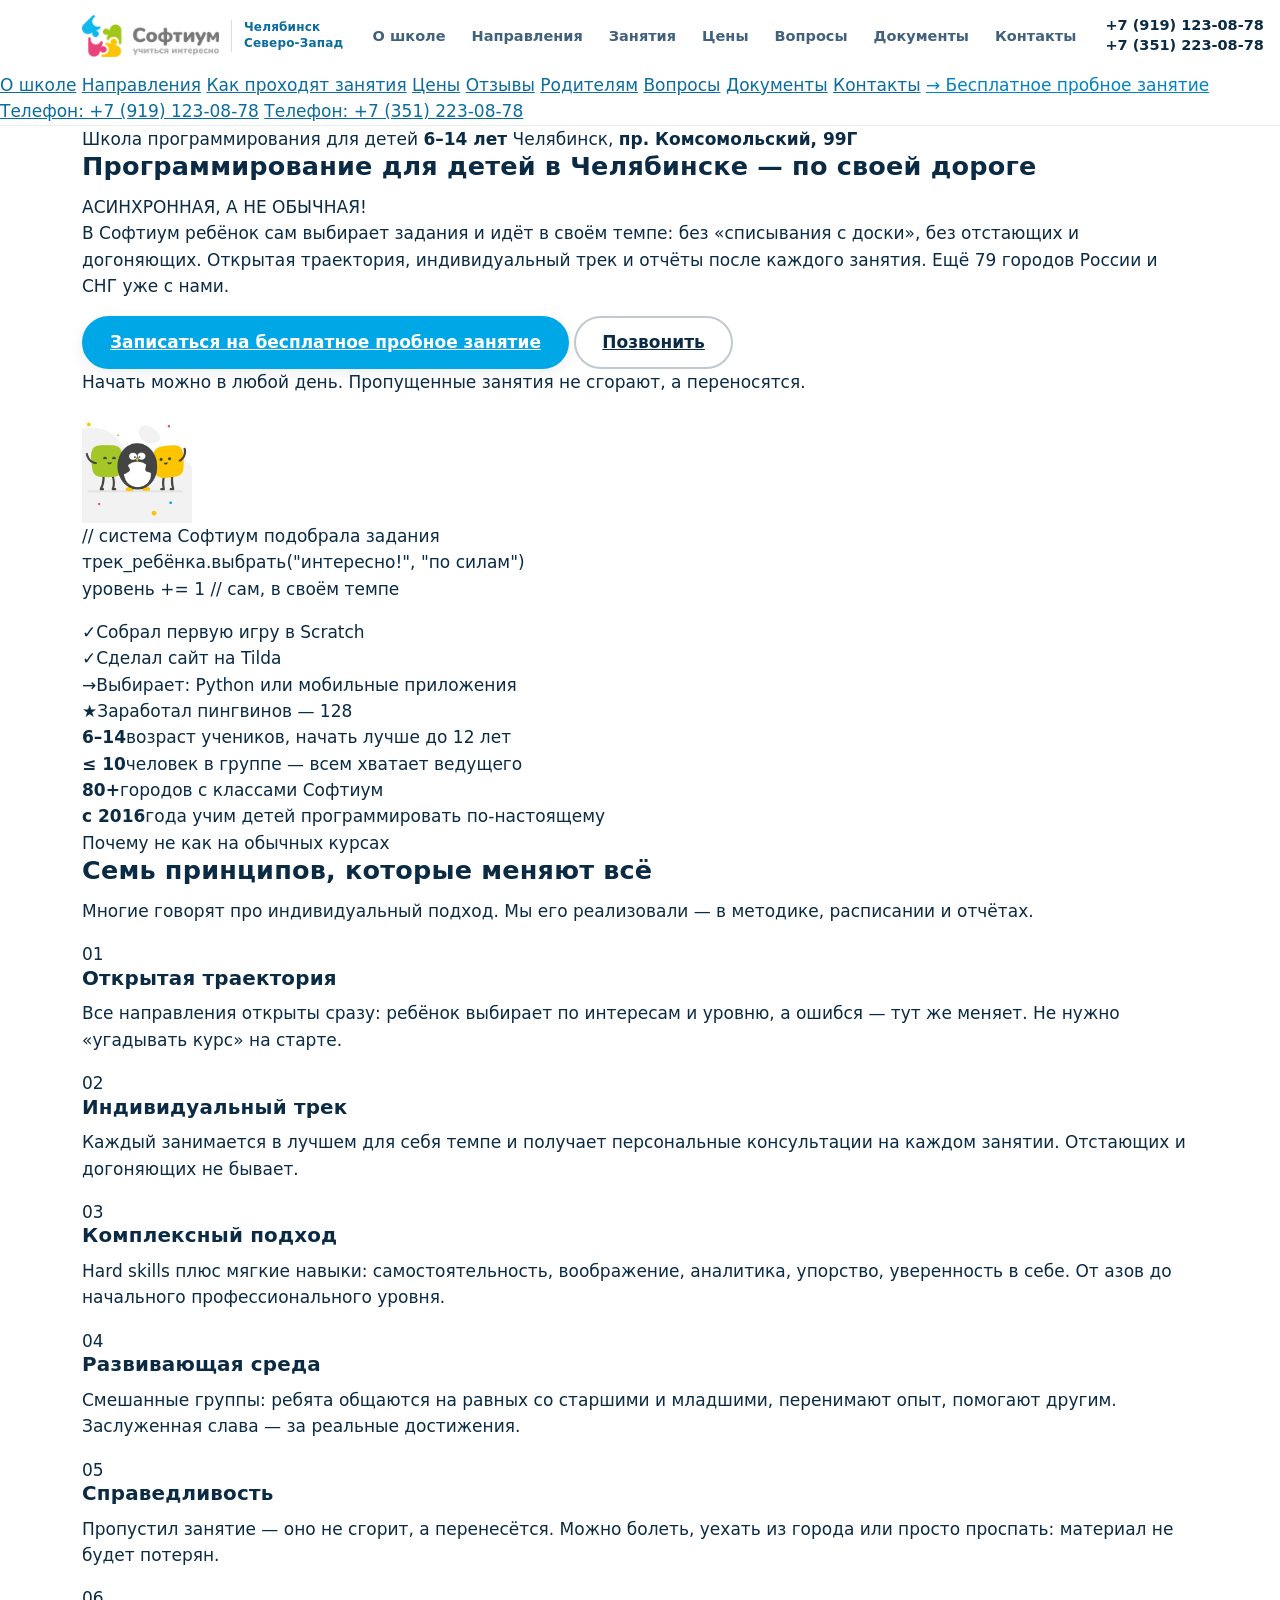
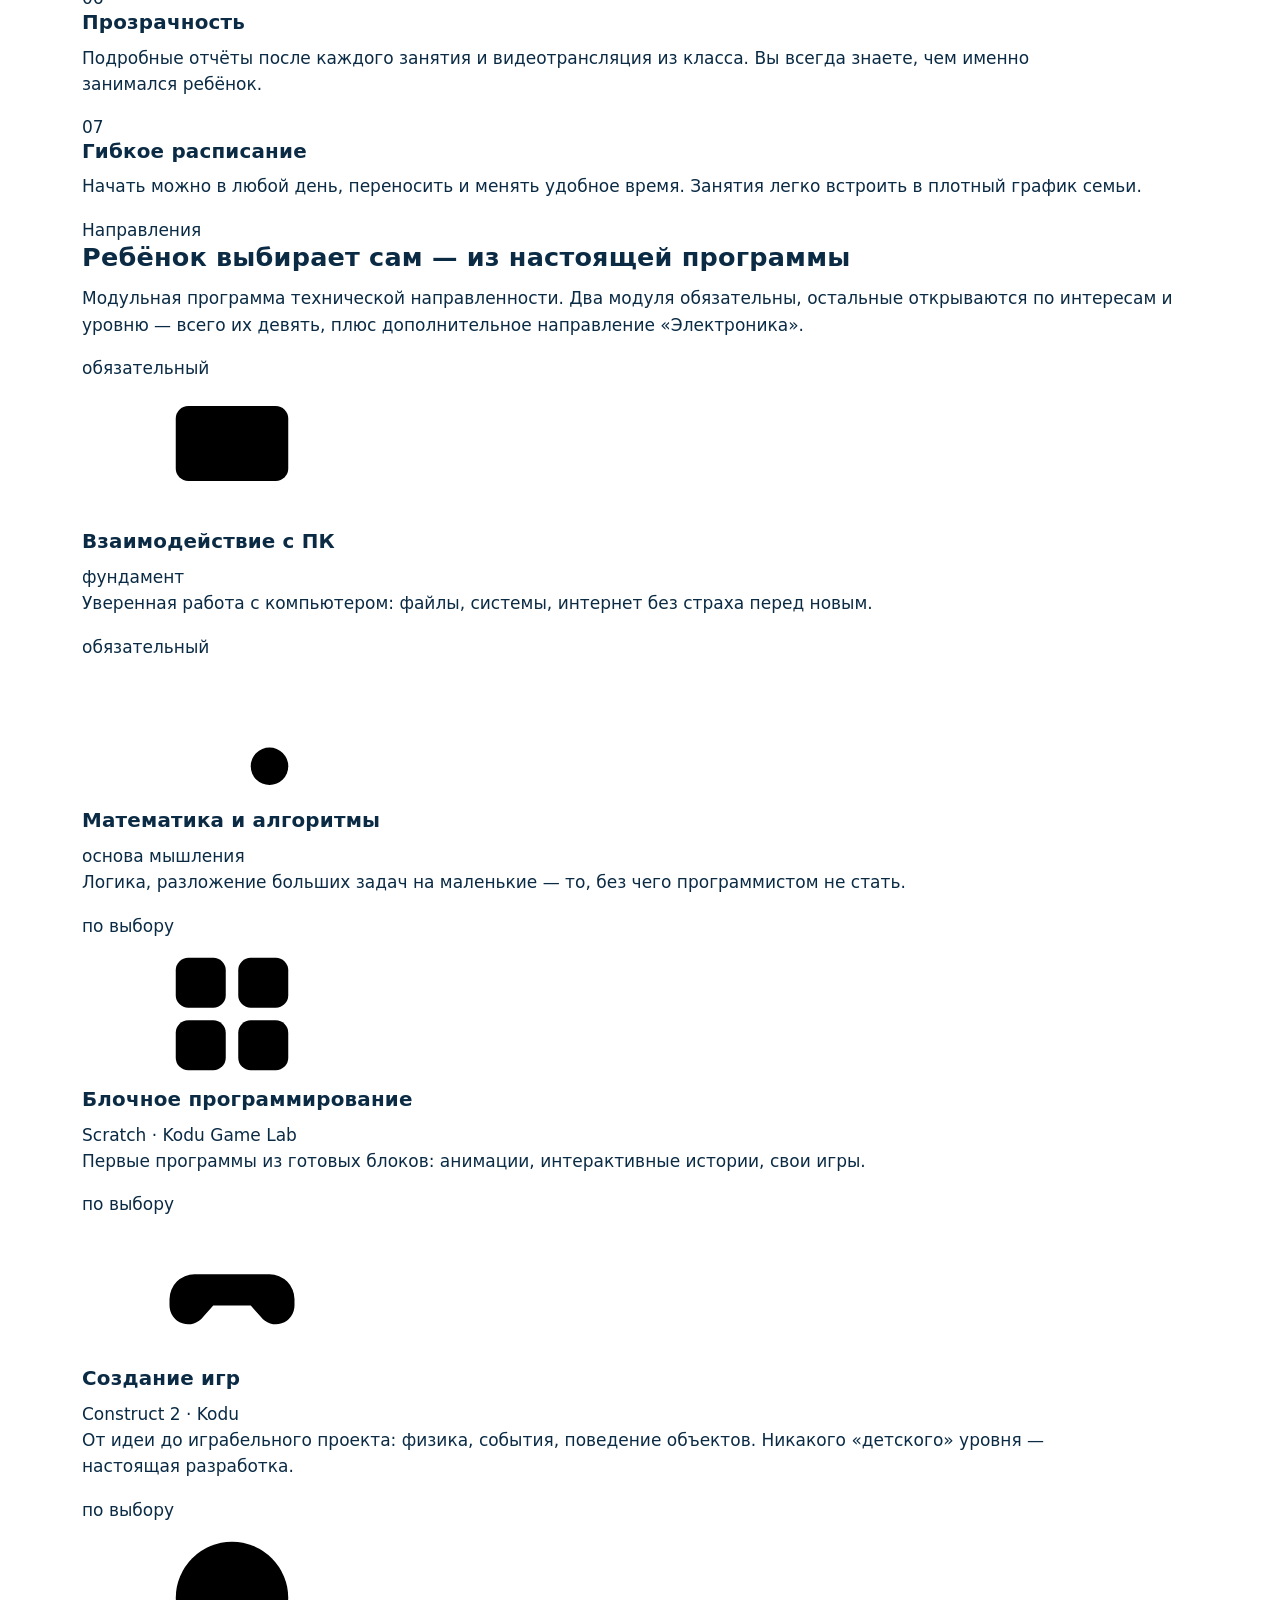
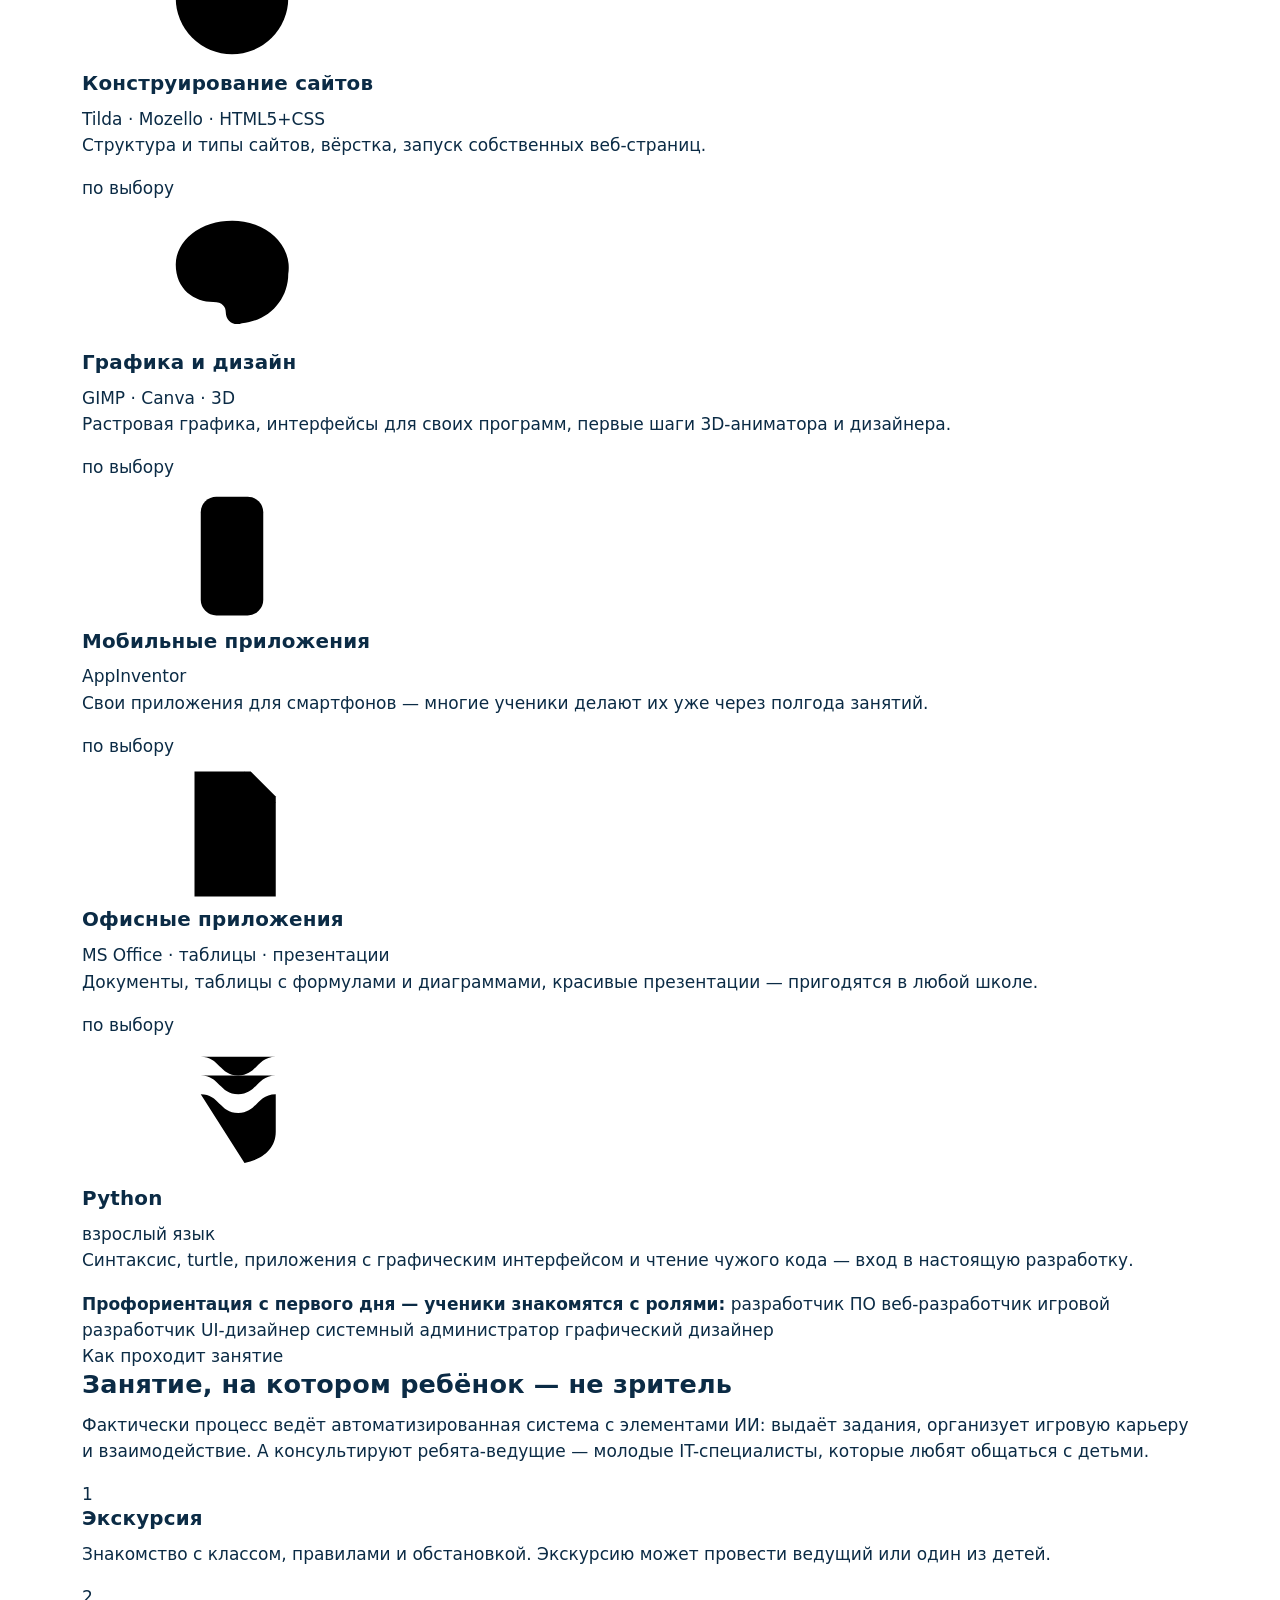
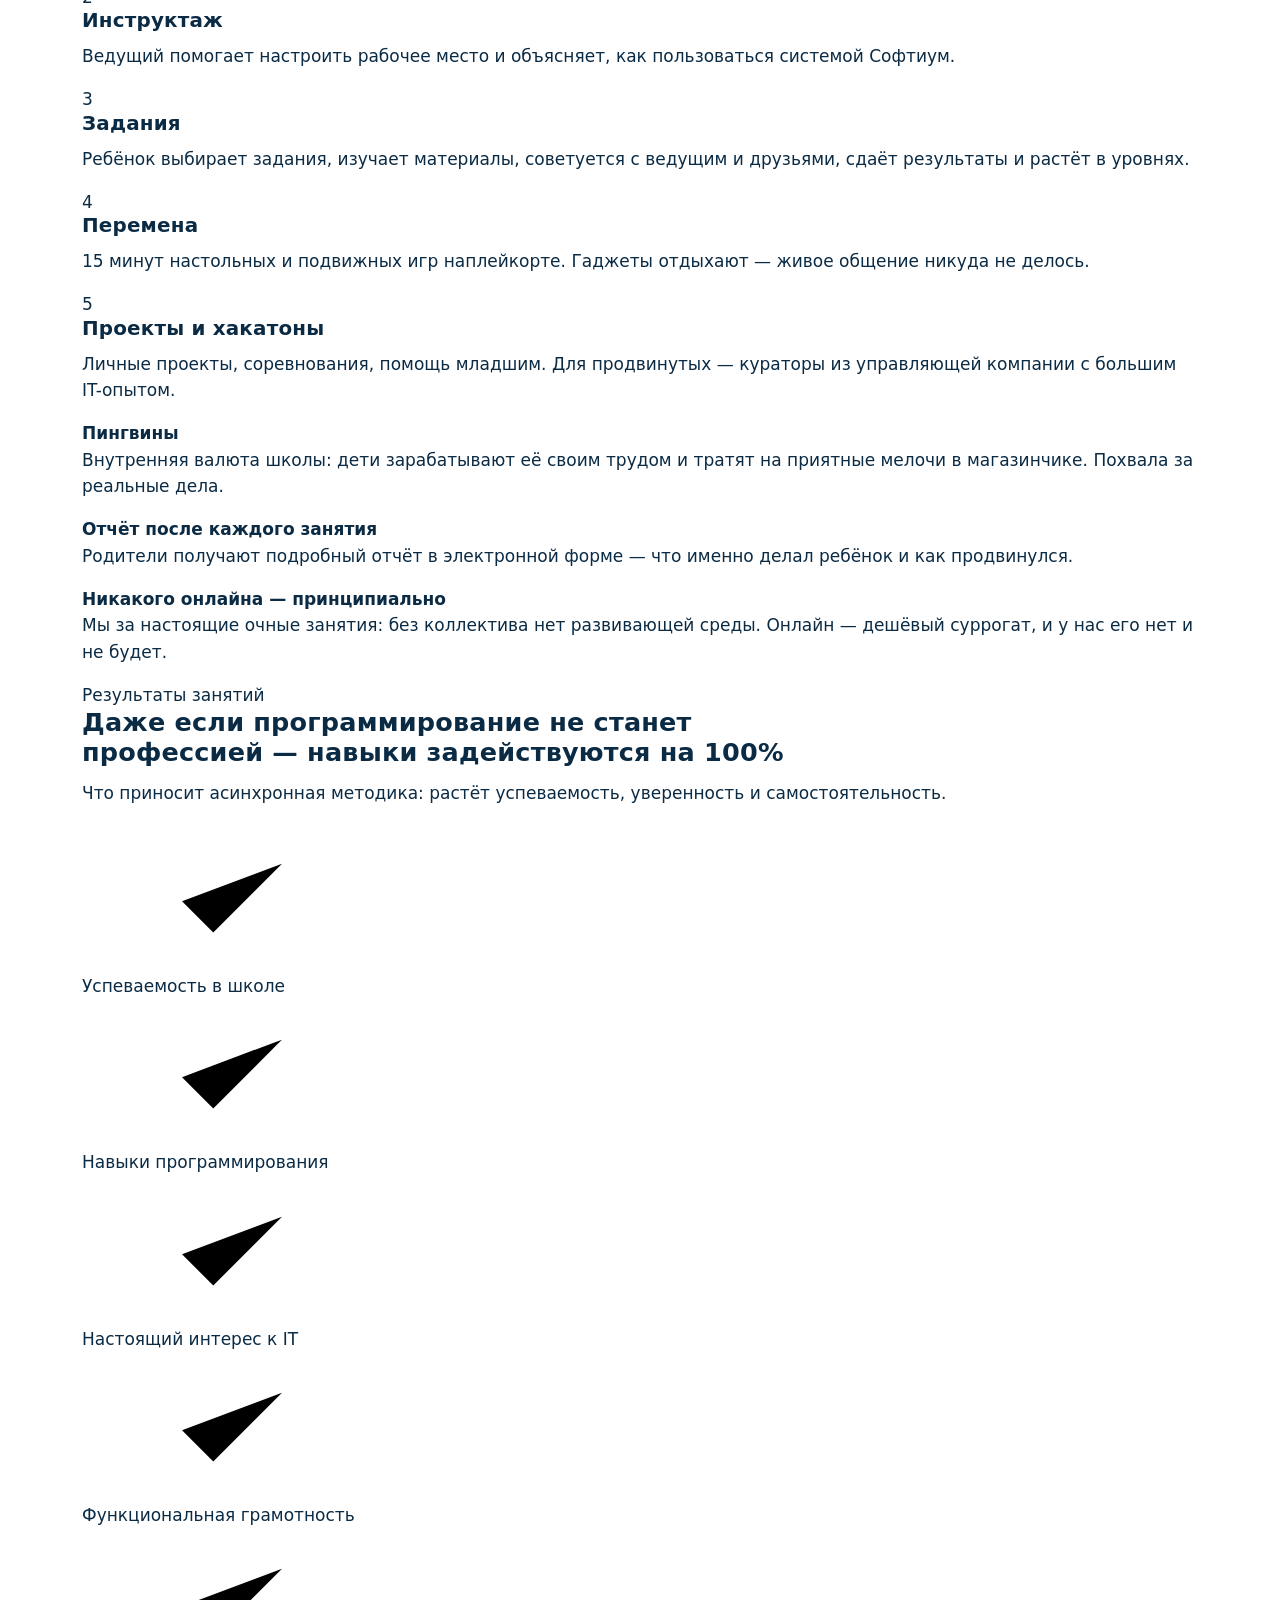
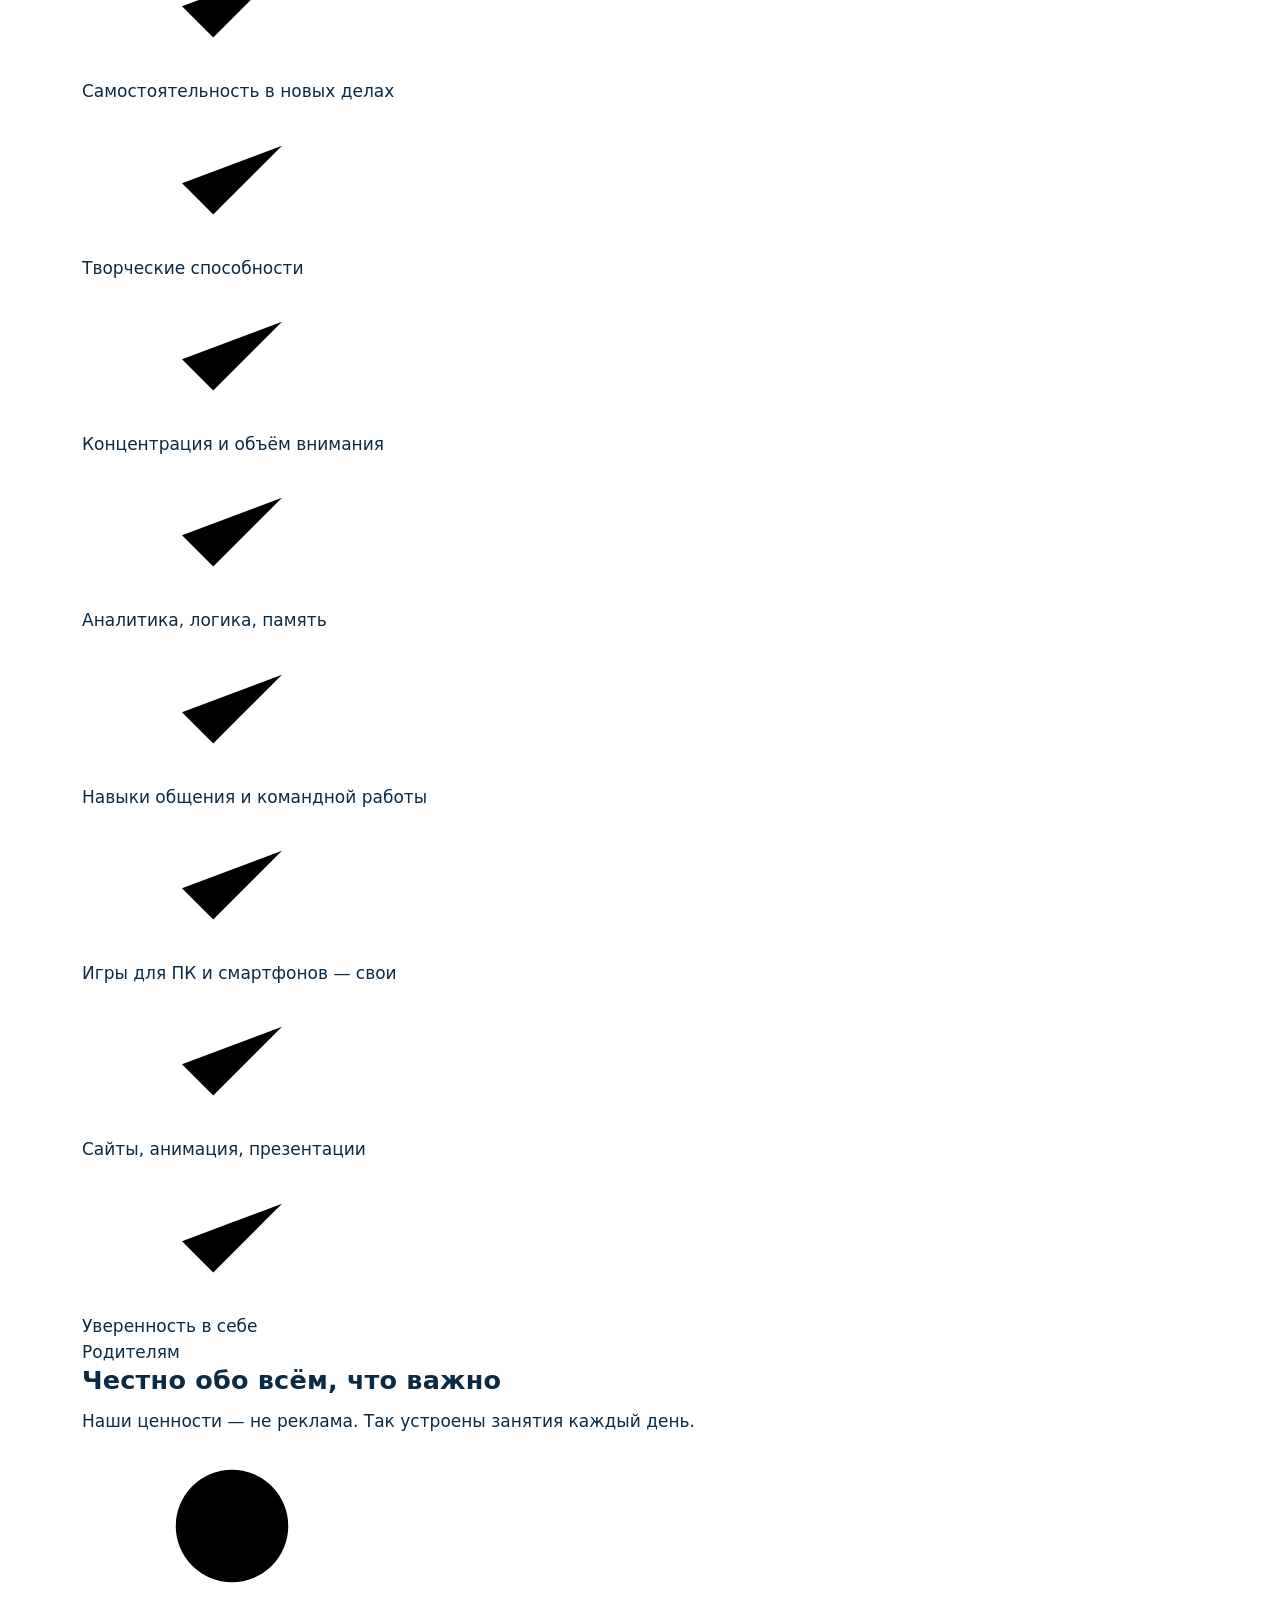
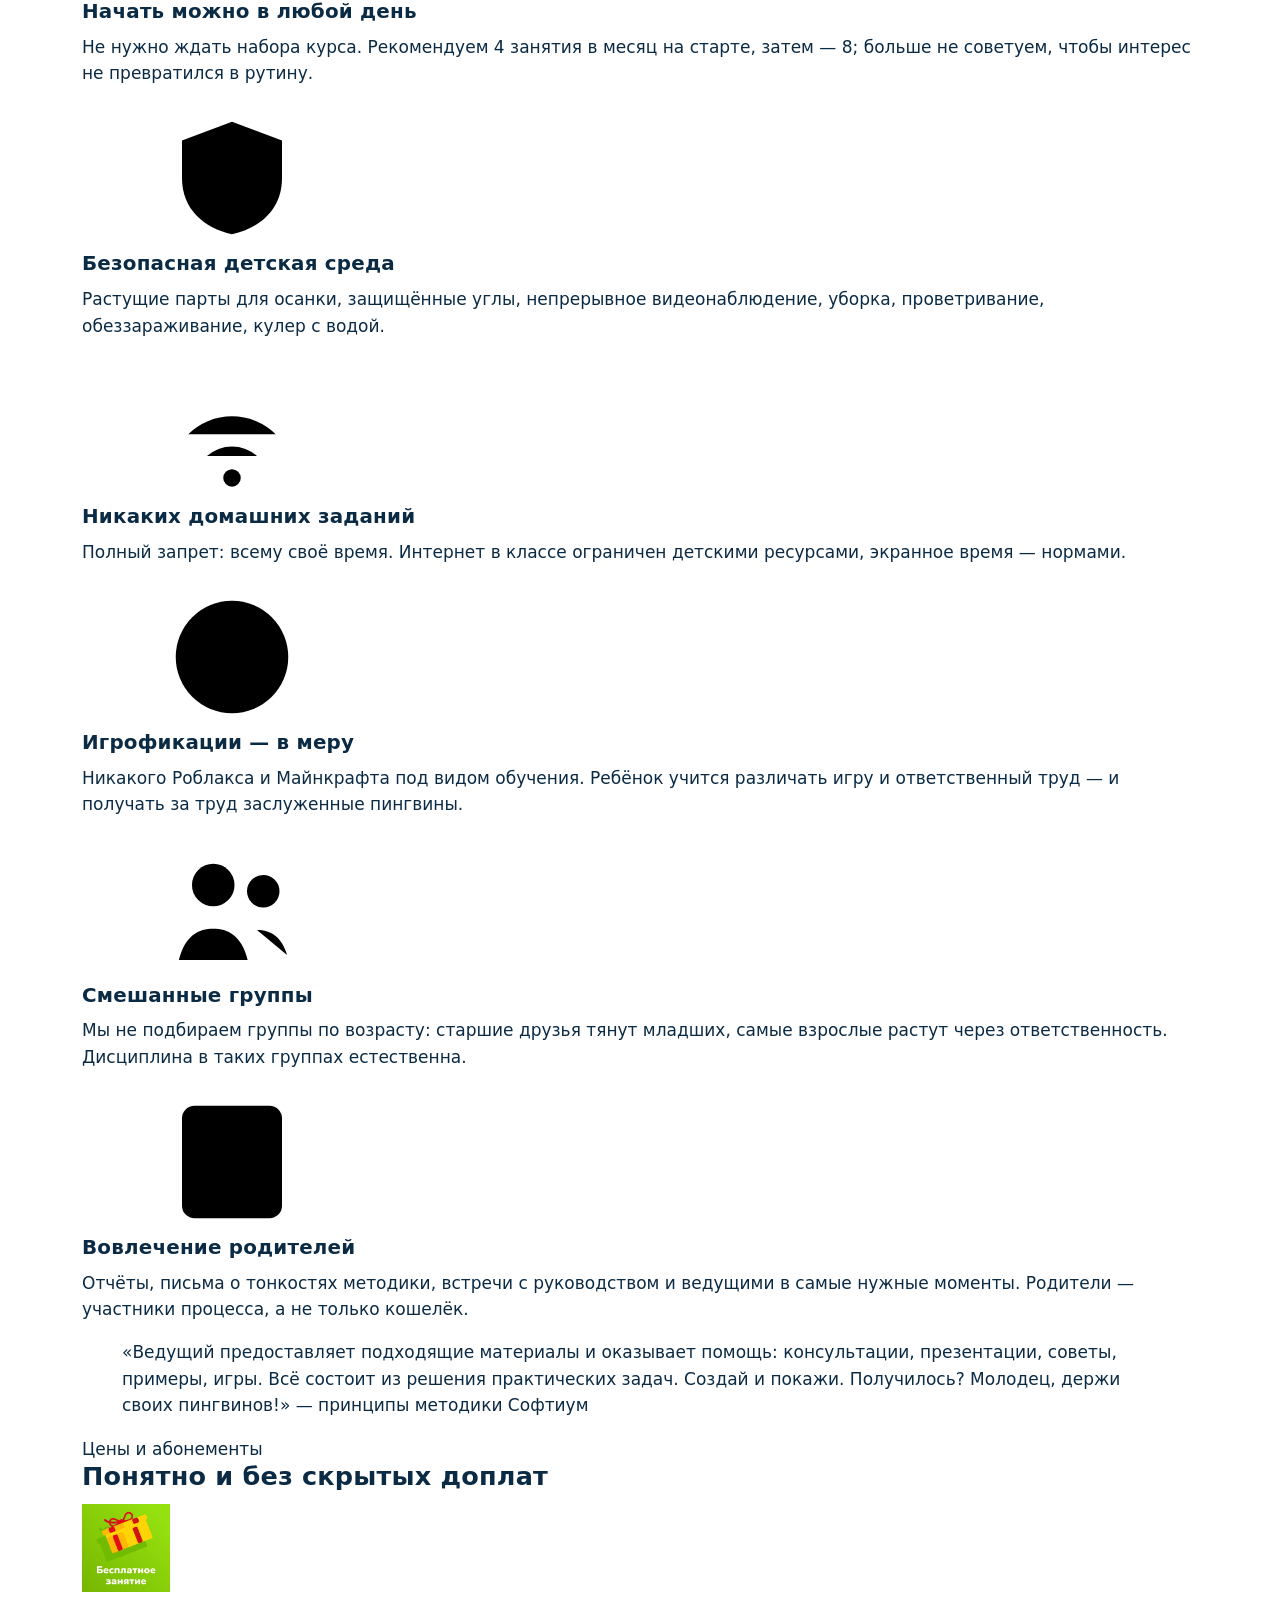
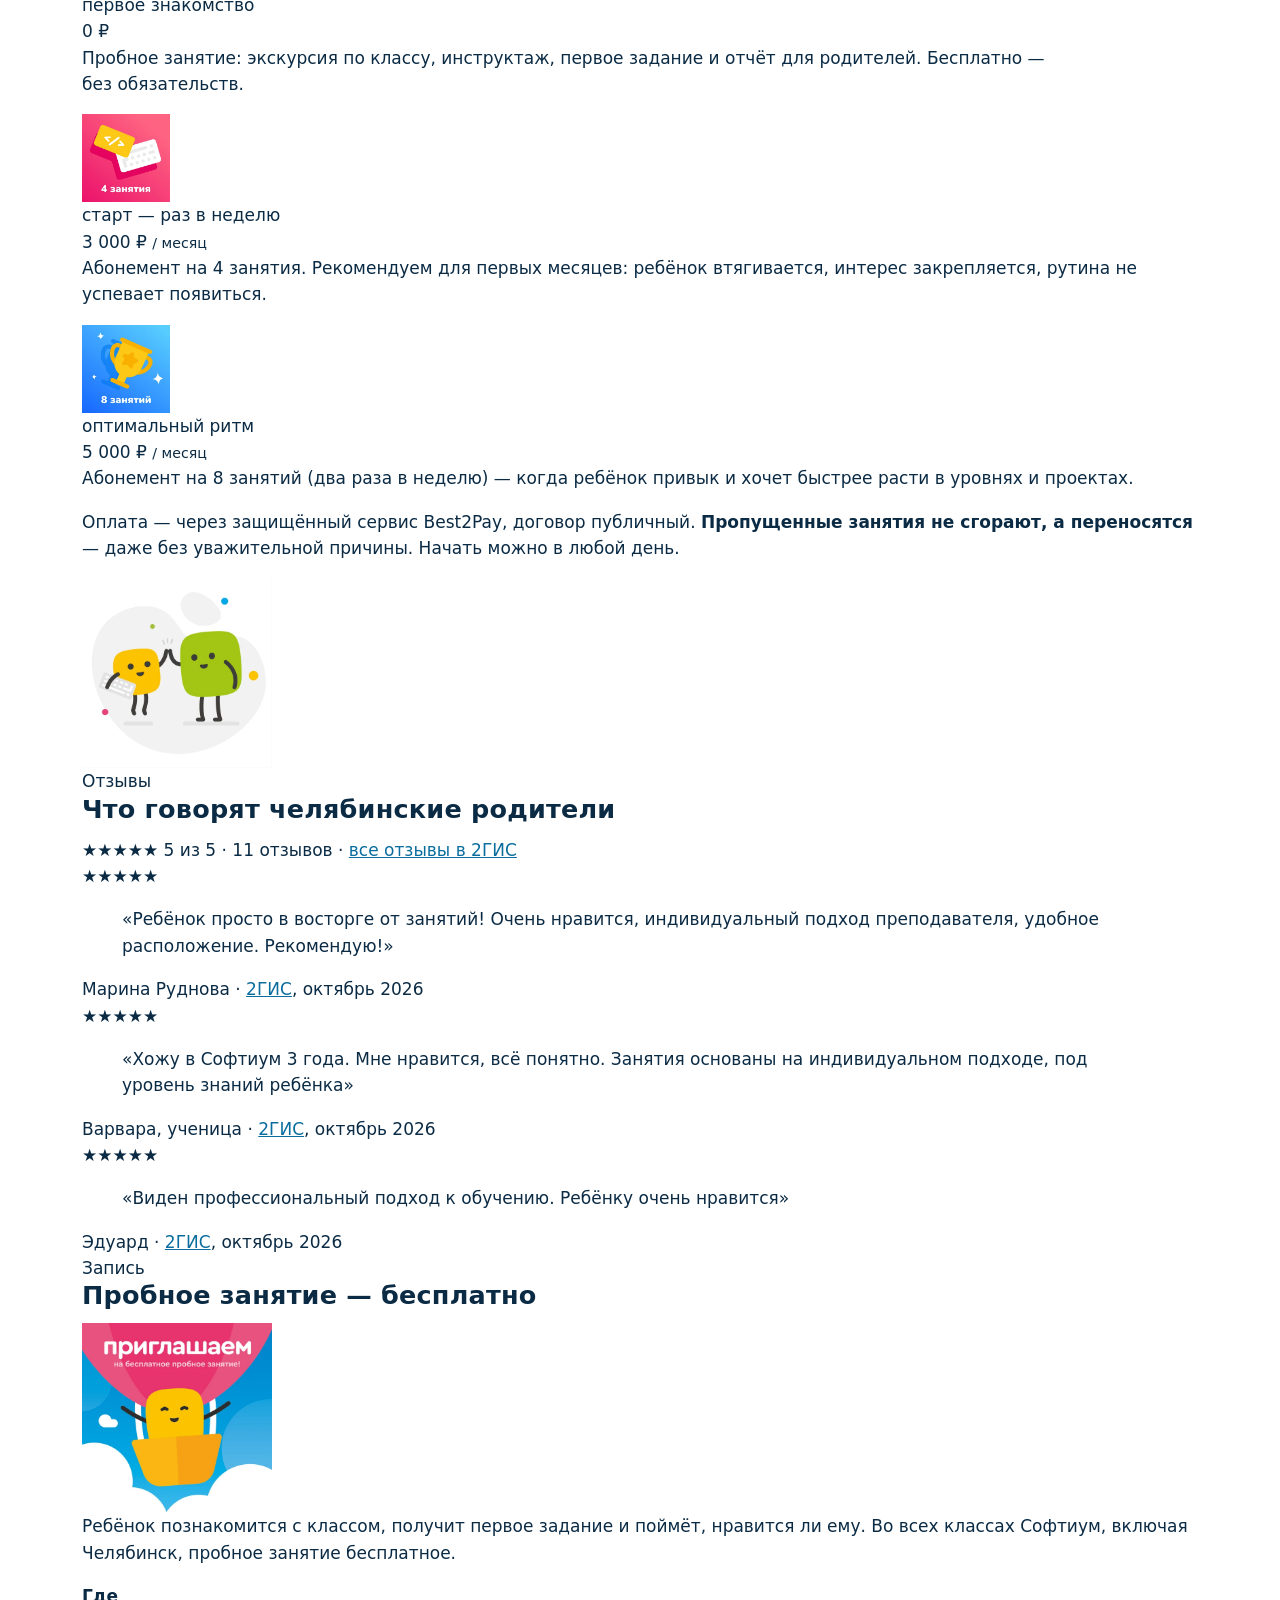
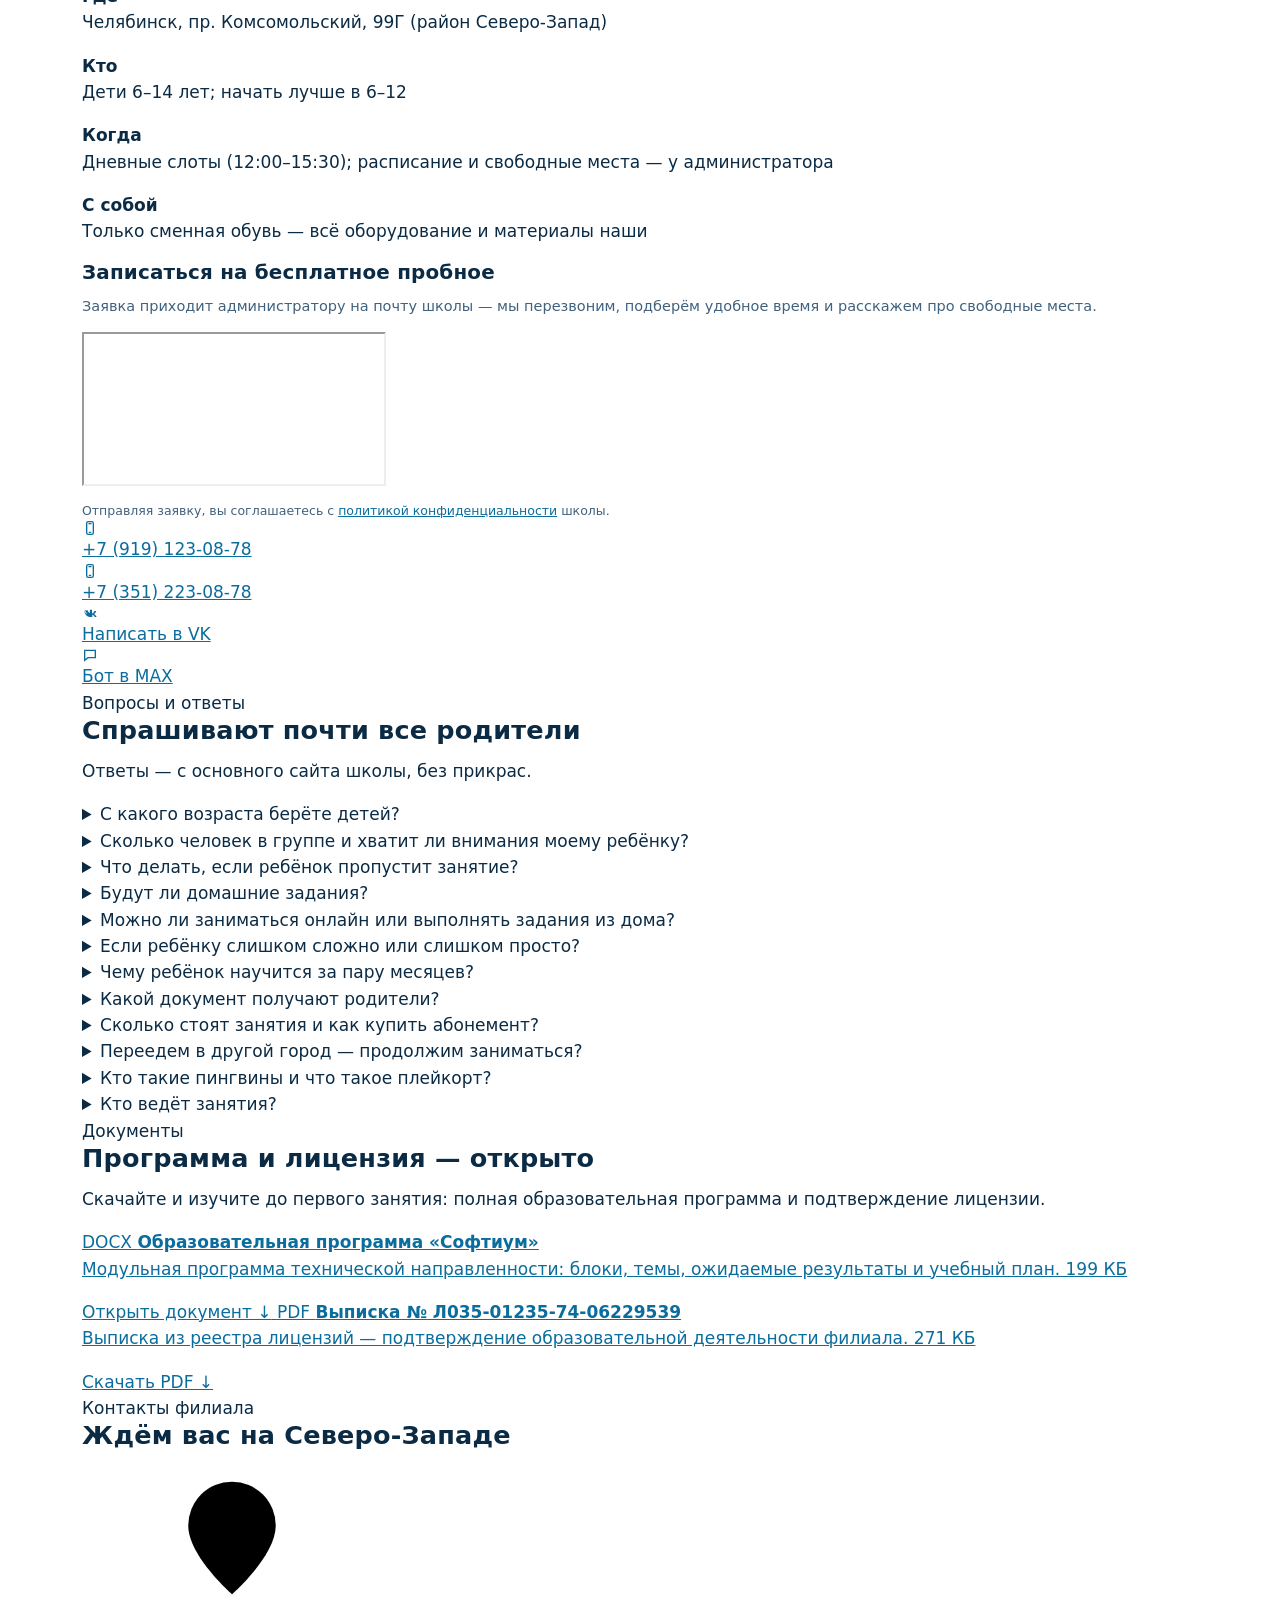
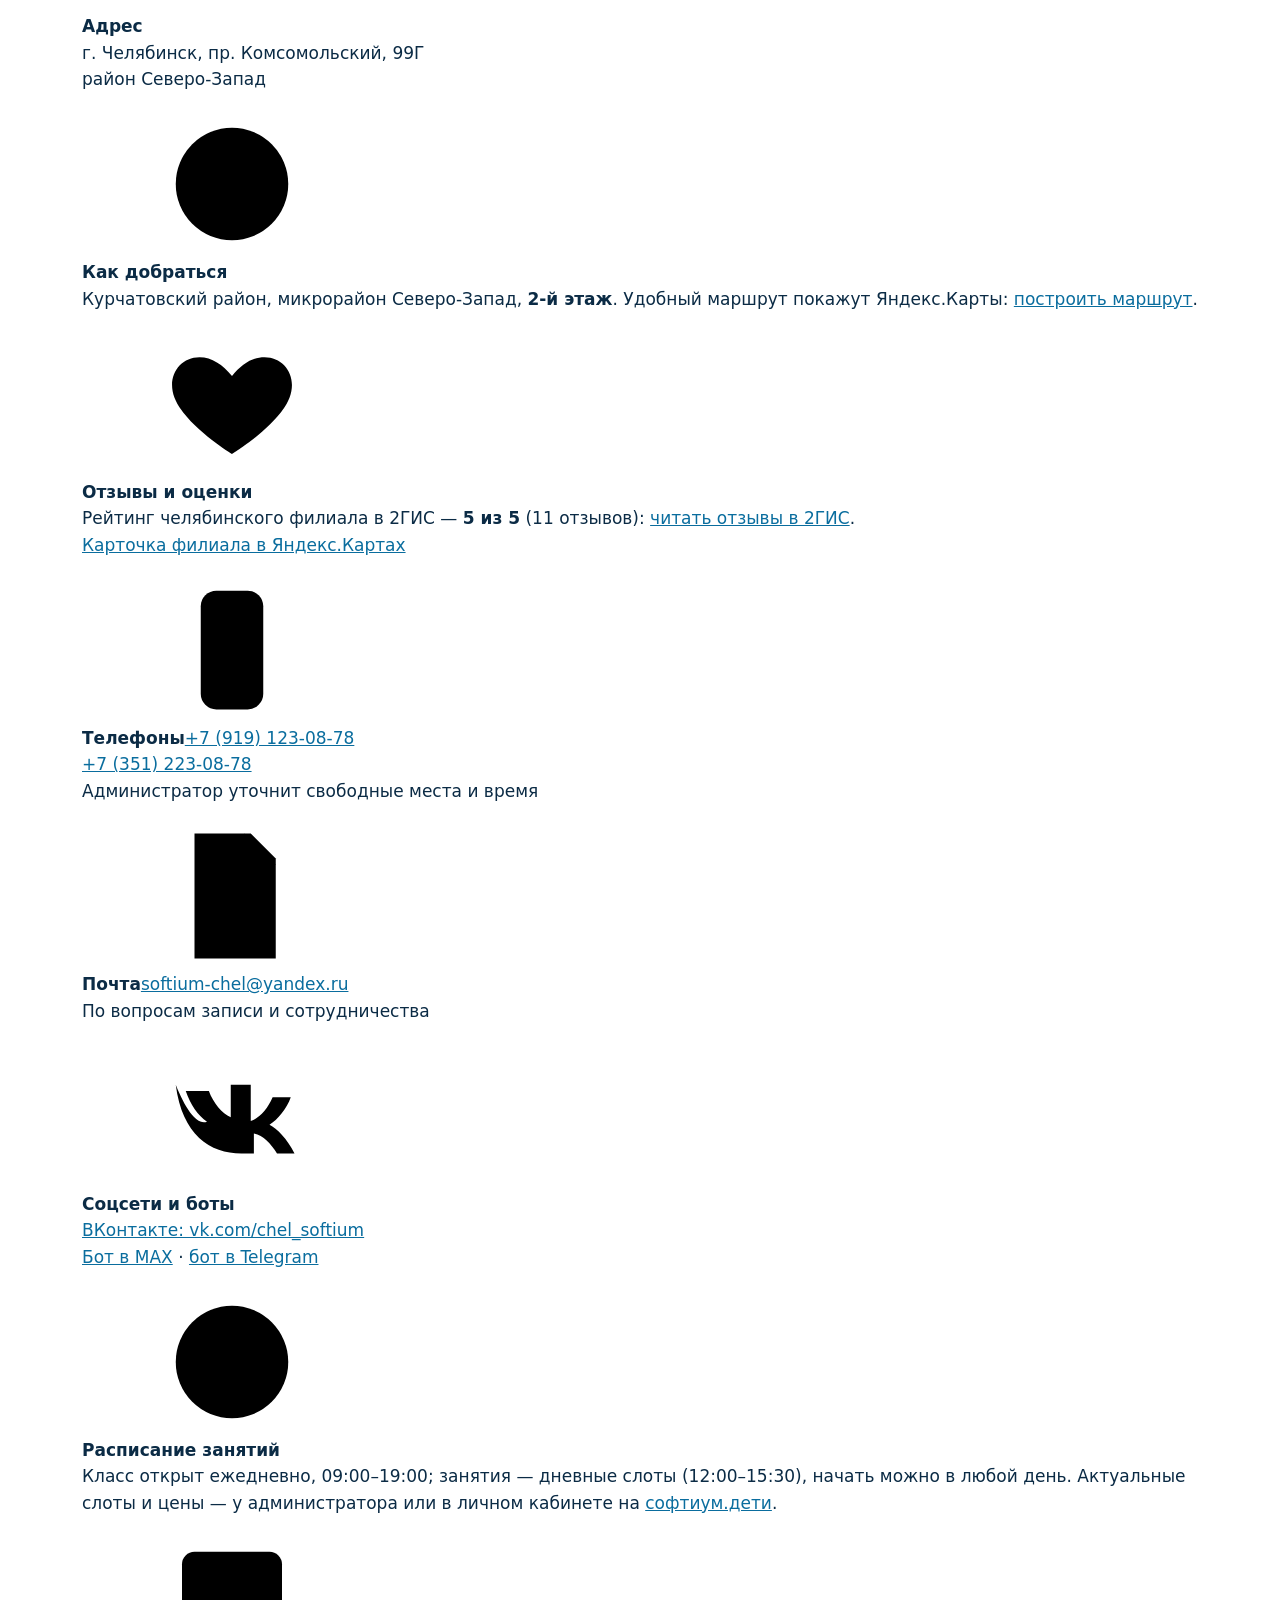
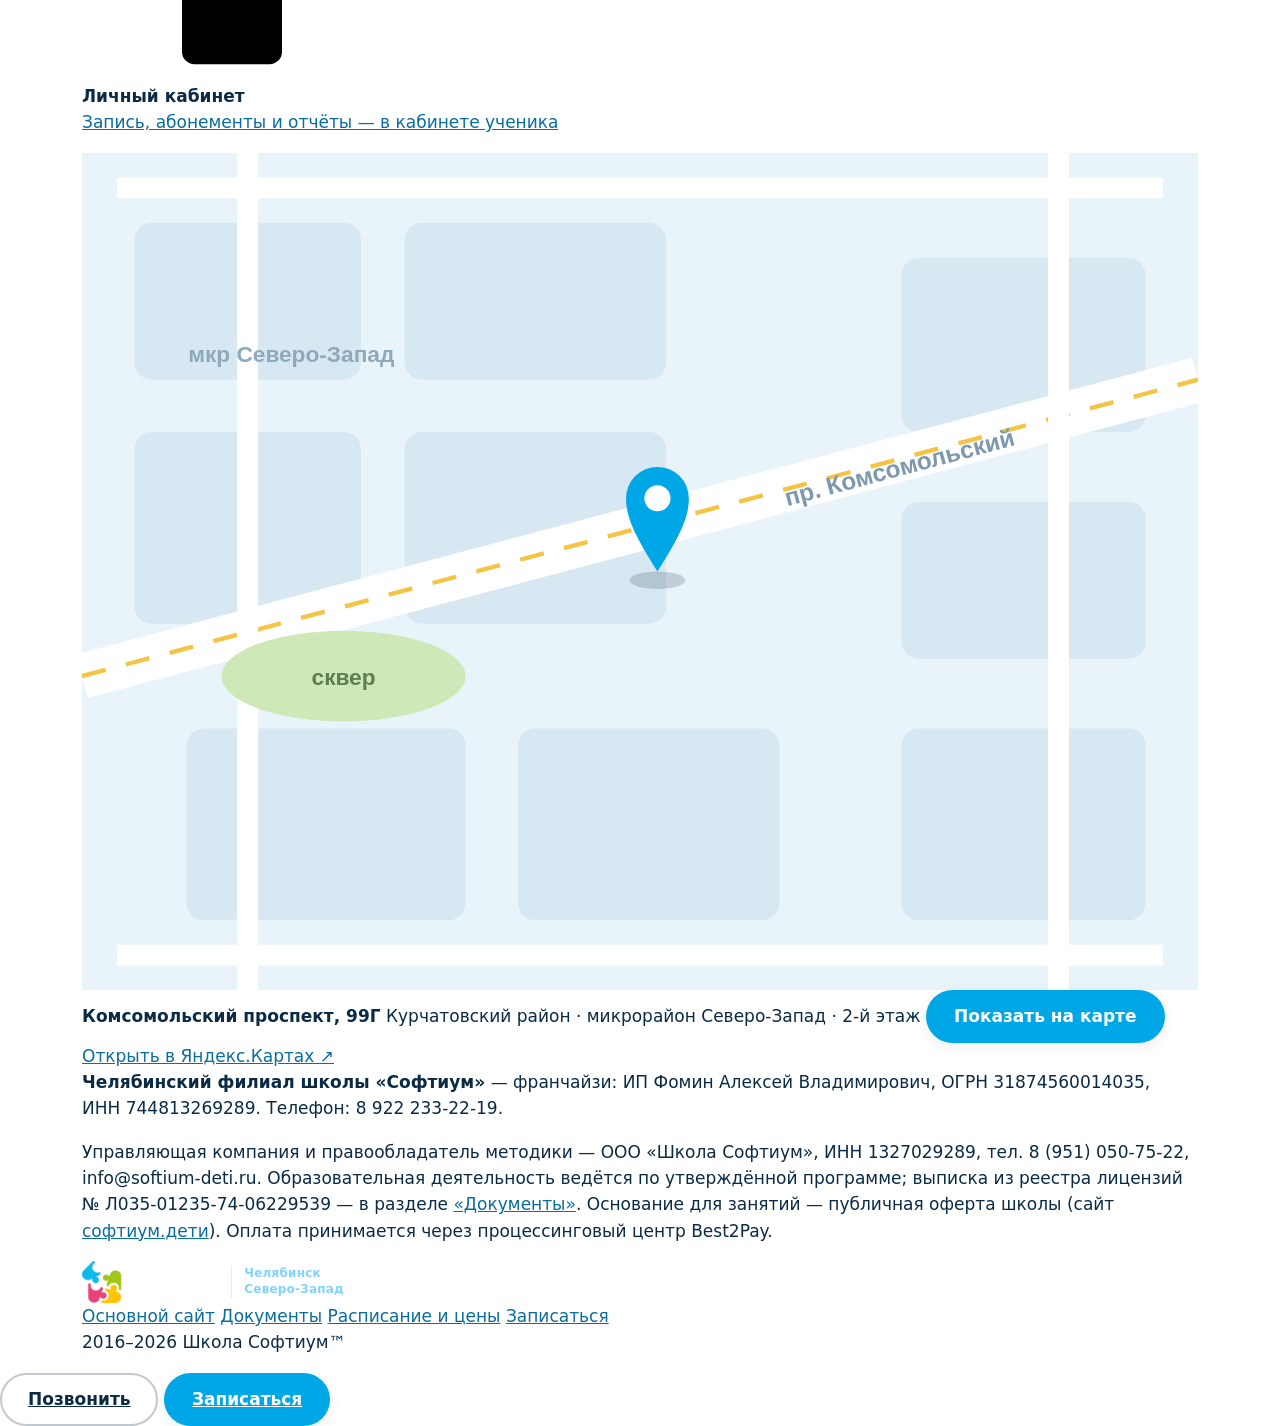
==== commit 589a109a: "Update index.html" ====
--- a/index.html
+++ b/index.html
@@ -2,16 +2,18 @@
 <html lang="ru">
 <head>
 <meta charset="utf-8">
+  <meta name=
 <meta name="viewport" content="width=device-width, initial-scale=1">
 <title>Софтиум Челябинск — школа программирования для детей от 6 лет (Северо-Запад)</title>
 <meta name="description" content="Школа программирования для детей «Софтиум» в Челябинске (Северо-Запад, пр. Комсомольский, 99Г): асинхронное программирование для детей 6–14 лет, индивидуальный трек, группы до 10 человек. Пробное занятие бесплатно. Запись: +7 (351) 223-08-78.">
-<link rel="canonical" href="https://sj3taem4.qwenwork.page/">
+<link rel="canonical" href="https://softium174.ru/">
+<meta name="yandex-verification" content="fbeefb48a1822eba" />
 <link rel="icon" href="favicon.svg" type="image/svg+xml">
 <meta property="og:title" content="Софтиум Челябинск — школа программирования для детей от 6 лет">
 <meta property="og:description" content="Асинхронная, а не обычная! Открытая траектория, индивидуальный трек, отчёты после каждого занятия. Пр. Комсомольский, 99Г. Пробное занятие бесплатно.">
 <meta property="og:type" content="website">
-<meta property="og:url" content="https://sj3taem4.qwenwork.page/">
-<meta property="og:image" content="https://sj3taem4.qwenwork.page/assets/og-cover.png">
+<meta property="og:url" content="https://softium174.ru/">
+<meta property="og:image" content="https://softium174.ru/assets/og-cover.png">
 <meta property="og:locale" content="ru_RU">
 <meta property="og:site_name" content="Софтиум — Челябинск">
 <link rel="stylesheet" href="assets/fonts/fonts.css">
@@ -21,9 +23,9 @@
   "@type": "LocalBusiness",
   "name": "Софтиум — школа программирования для детей в Челябинске",
   "description": "Школа программирования для детей 6–14 лет. Асинхронная методика, открытая траектория, индивидуальный трек.",
-  "url": "https://sj3taem4.qwenwork.page/",
-  "logo": "https://sj3taem4.qwenwork.page/assets/og-cover.png",
-  "image": "https://sj3taem4.qwenwork.page/assets/og-cover.png",
+  "url": "https://softium174.ru/",
+  "logo": "https://softium174.ru/assets/og-cover.png",
+  "image": "https://softium174.ru/assets/og-cover.png",
   "email": "softium-chel@yandex.ru",
   "address": {
     "@type": "PostalAddress",
@@ -55,7 +57,7 @@
   "@type": "FAQPage",
   "mainEntity": [
     {"@type":"Question","name":"С какого возраста берёте детей в Челябинске?","acceptedAnswer":{"@type":"Answer","text":"От 6 до 14 лет. Начинать лучше в возрасте от 6 до 12 лет — мозг активнее всего развивается в детстве."}},
-    {"@type":"Question","name":"Сколько человек в группе?","acceptedAnswer":{"@type":"Answer","text":"До 10 человек. Ведущий обязательно уделяет внимание каждому ребёнку."}},
+    {"@type":"yandex-verification"Question","name":"Сколько человек в группе?","acceptedAnswer":{"@type":"Answer","text":"До 10 человек. Ведущий обязательно уделяет внимание каждому ребёнку."}},
     {"@type":"Question","name":"Что делать, если ребёнок пропустит занятие?","acceptedAnswer":{"@type":"Answer","text":"Занятие не сгорит, а перенесётся — даже без уважительной причины. Материал не будет потерян."}},
     {"@type":"Question","name":"Будут ли домашние задания?","acceptedAnswer":{"@type":"Answer","text":"Нет, домашних заданий у нас нет. Если ребёнок сам хочет заниматься дома — это только приветствуется."}},
     {"@type":"Question","name":"Можно ли заниматься онлайн?","acceptedAnswer":{"@type":"Answer","text":"Нет, задания доступны только в классе. Мы за очные занятия: без живого коллектива нет развивающей среды."}},
@@ -109,7 +111,7 @@
   display:inline-flex;align-items:center;justify-content:center;gap:.55em;
   font-family:inherit;font-weight:800;font-size:17px;line-height:1;
   padding:16px 26px;border-radius:999px;border:2px solid transparent;
-  cursor:pointer;text-decoration:none;transition:transform .15s ease, box-shadow .15s ease, background .15s ease;
+  cursor:pointer;text-decoration:" content=none;transition:transform .15s ease, box-shadow .15s ease, background .15s ease;
   white-space:nowrap;
 }
 .btn:hover{transform:translateY(-2px)}
@@ -163,7 +165,7 @@
   .burger[aria-expanded="true"] span:nth-child(1){transform:translateY(7.5px) rotate(45deg)}
   .burger[aria-expanded="true"] span:nth-child(2){opacity:0}
   .burger[aria-expanded="true"] span:nth-child(3){transform:translateY(-7.5px) rotate(-45deg)}
-  .header-cta .btn{padding:12px 16px;font-size:14.5px}
+  .header-cta .btn{padding:12px 16px;font-s"fbeefb48a1822ebaize:14.5px}
 }
 @media (max-width:560px){
   .header-cta .btn{display:none}
@@ -217,7 +219,7 @@
 .task-stack{display:flex;flex-direction:column;gap:10px;margin-top:16px}
 .task{
   display:flex;align-items:center;gap:12px;background:rgba(255,255,255,.07);
-  border:1px solid rgba(127,212,255,.25);border-radius:14px;padding:11px 14px;font-weight:700;font-size:14.5px;color:#e9f7ff;
+  border:1px solid rgba(127,212,255,.25);border-radius:14px;" />padding:11px 14px;font-weight:700;font-size:14.5px;color:#e9f7ff;
 }
 .task .tick{width:22px;height:22px;border-radius:50%;flex:none;display:grid;place-items:center;font-size:13px;font-weight:900}
 .task.done .tick{background:var(--mint);color:var(--ink)}
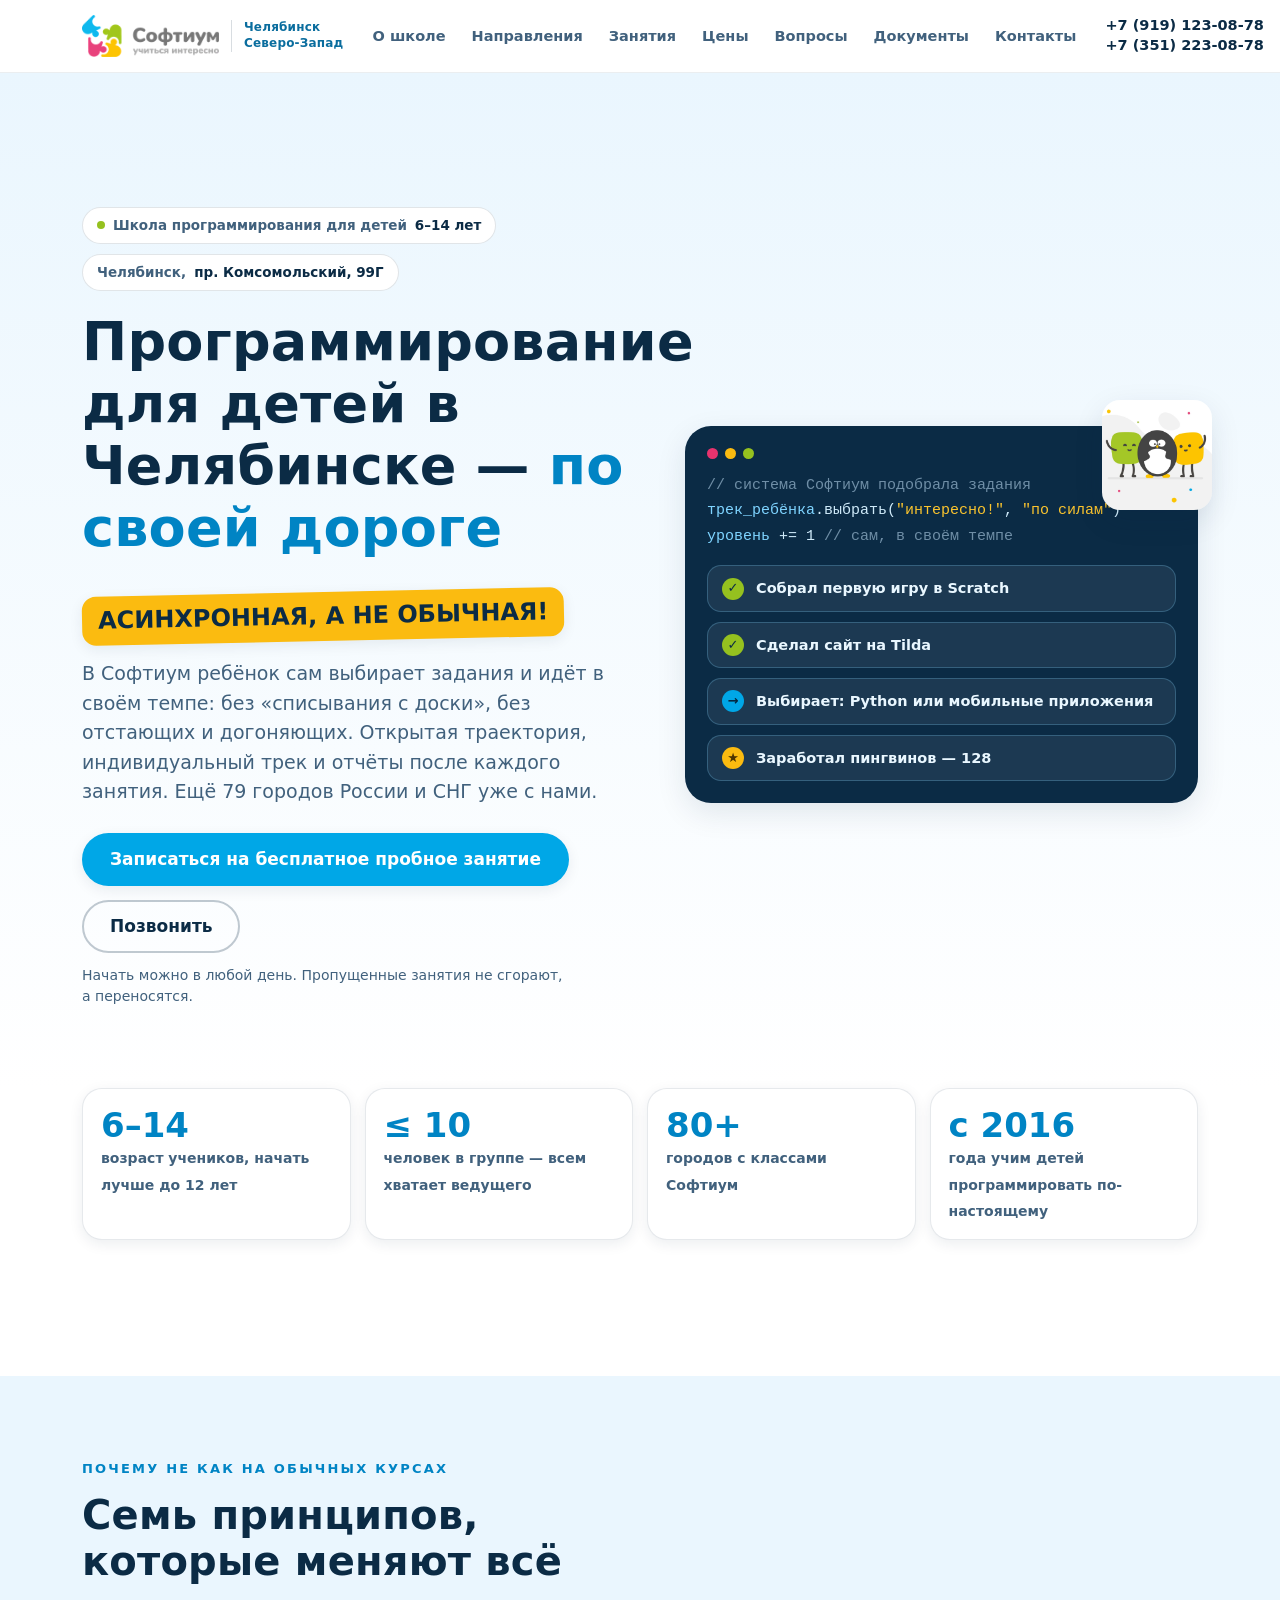
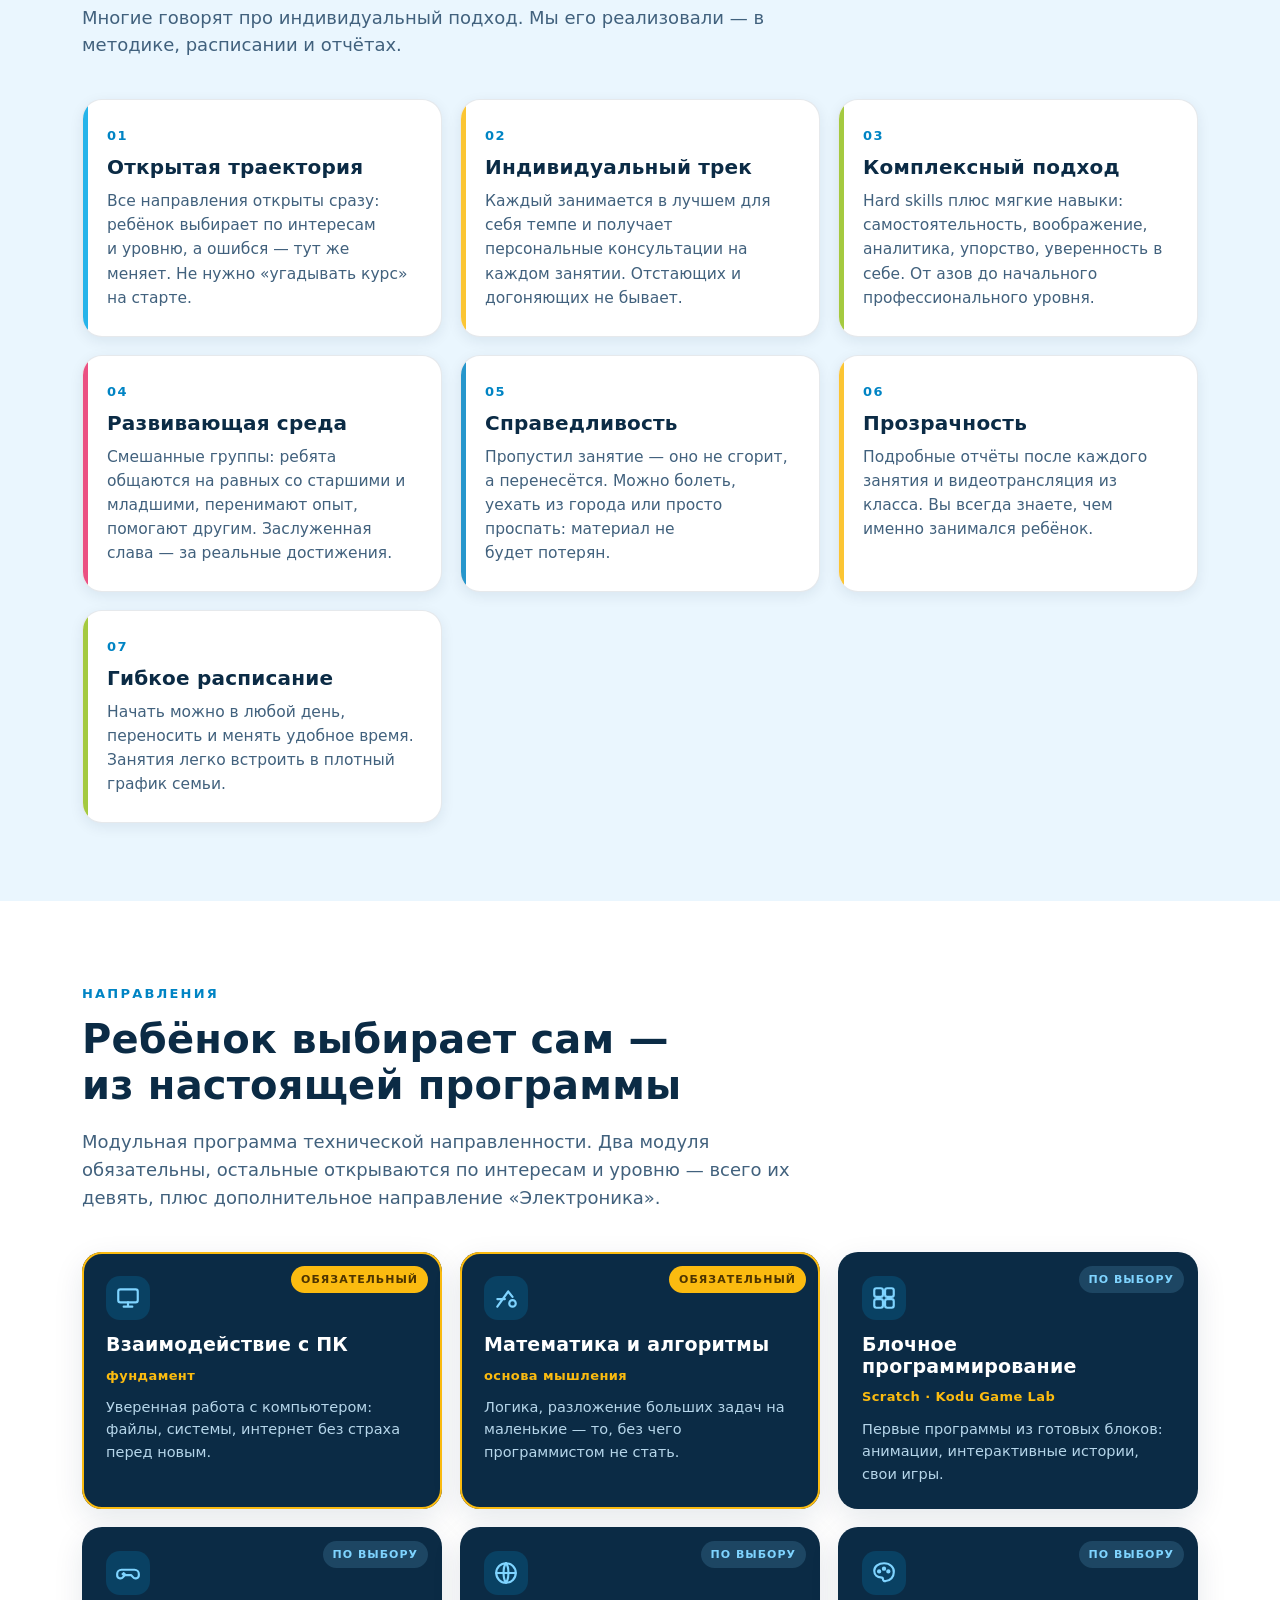
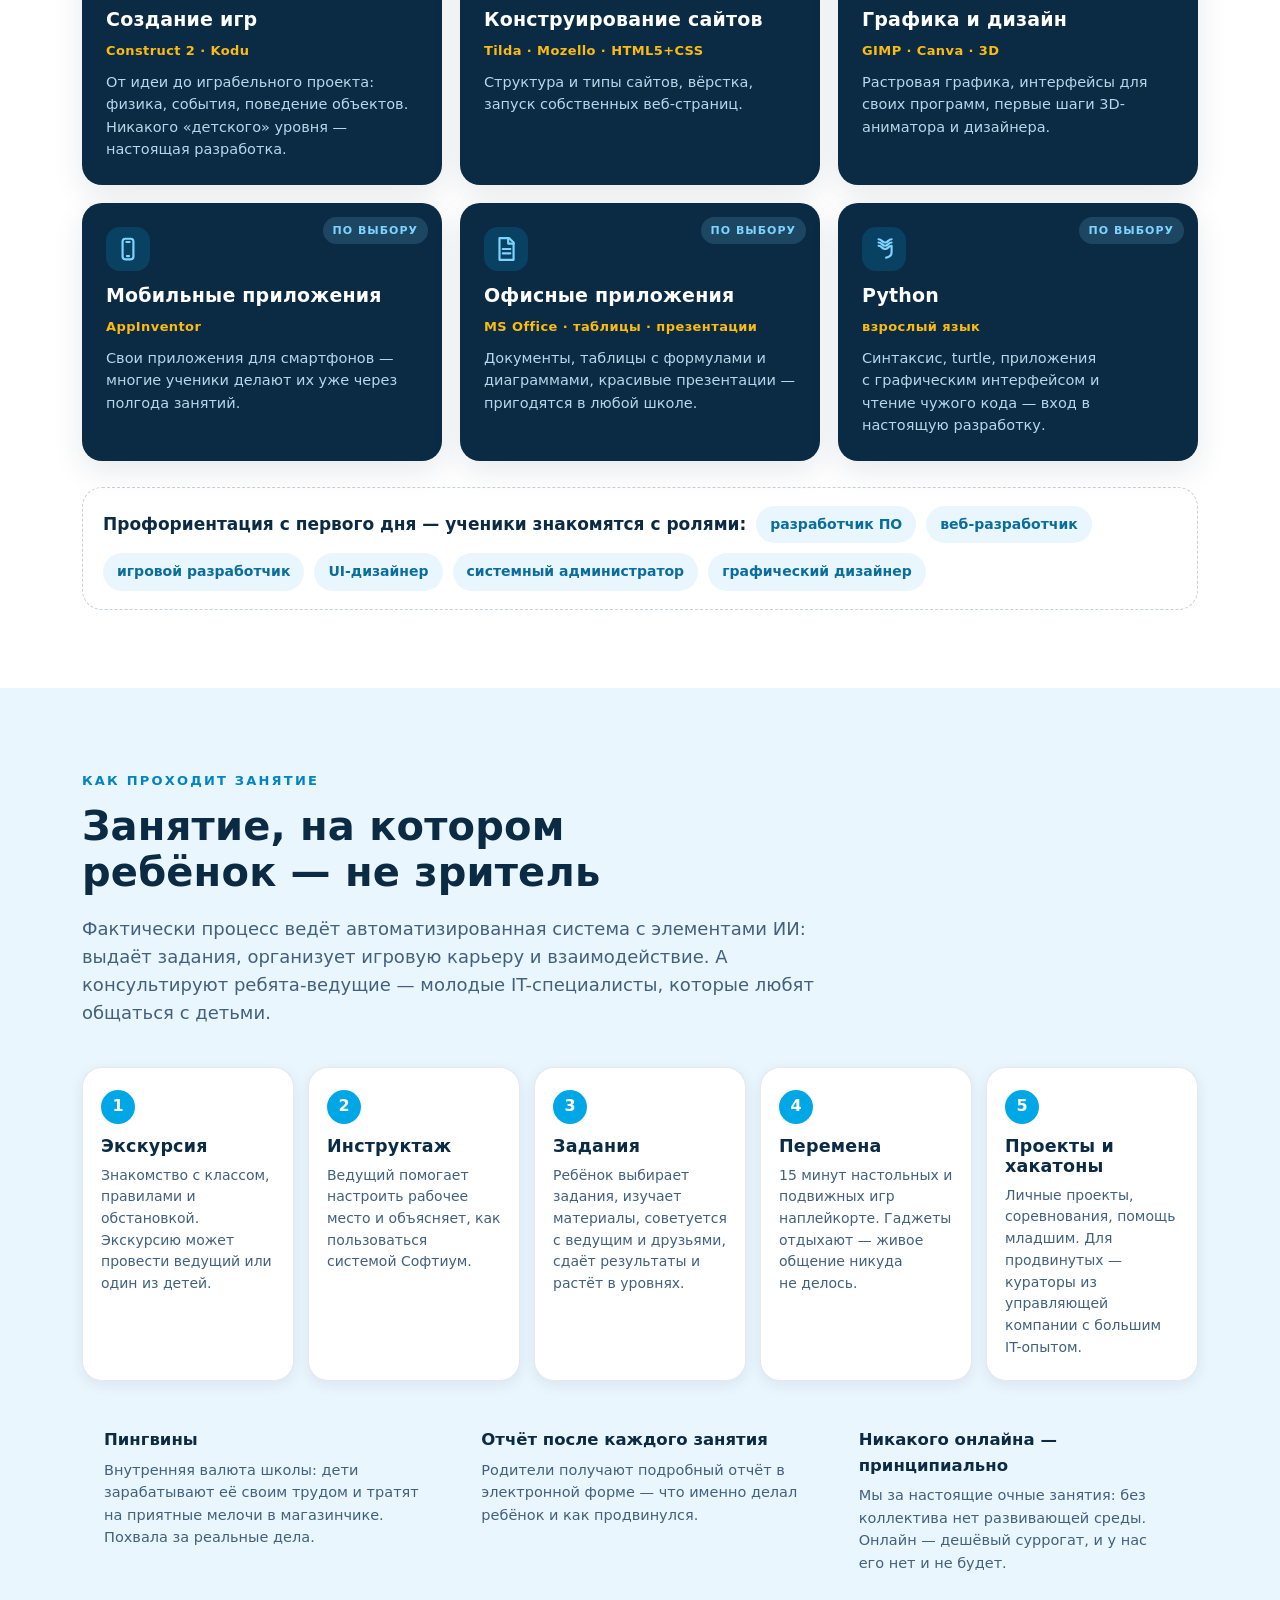
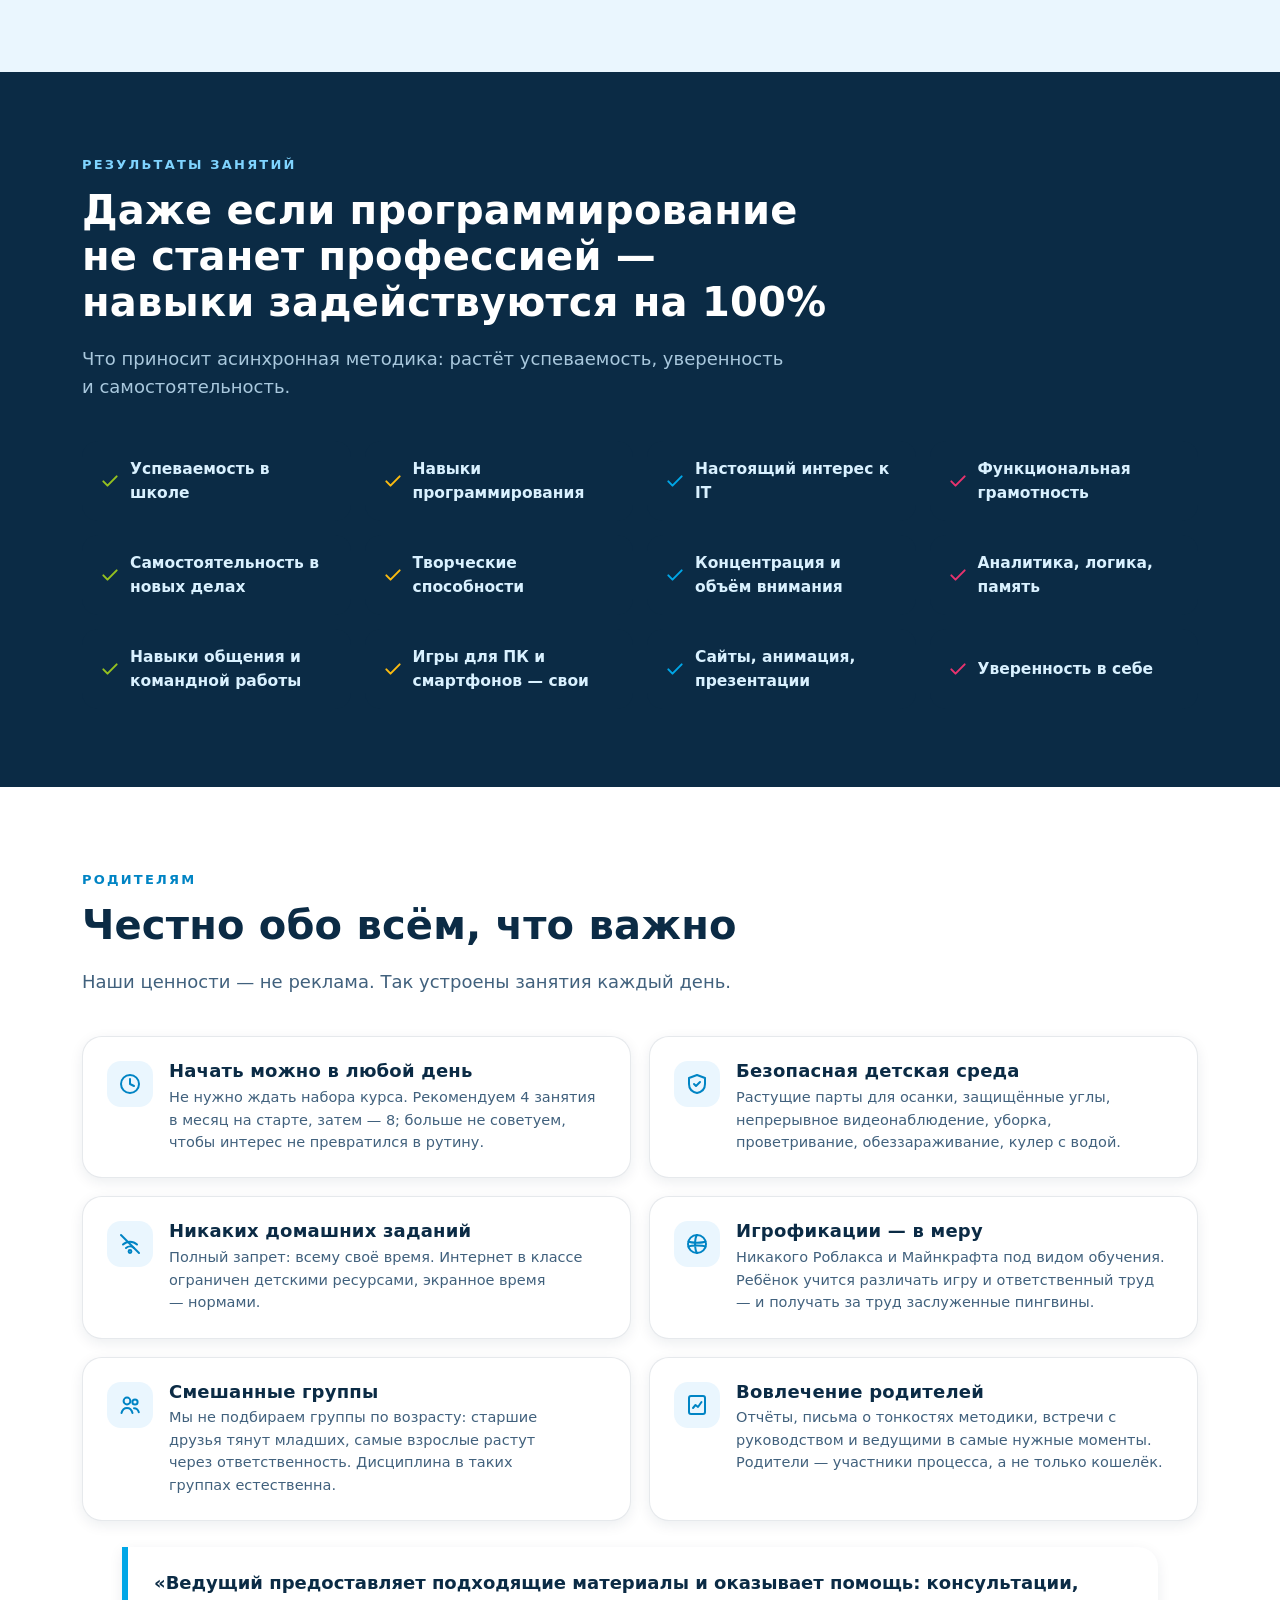
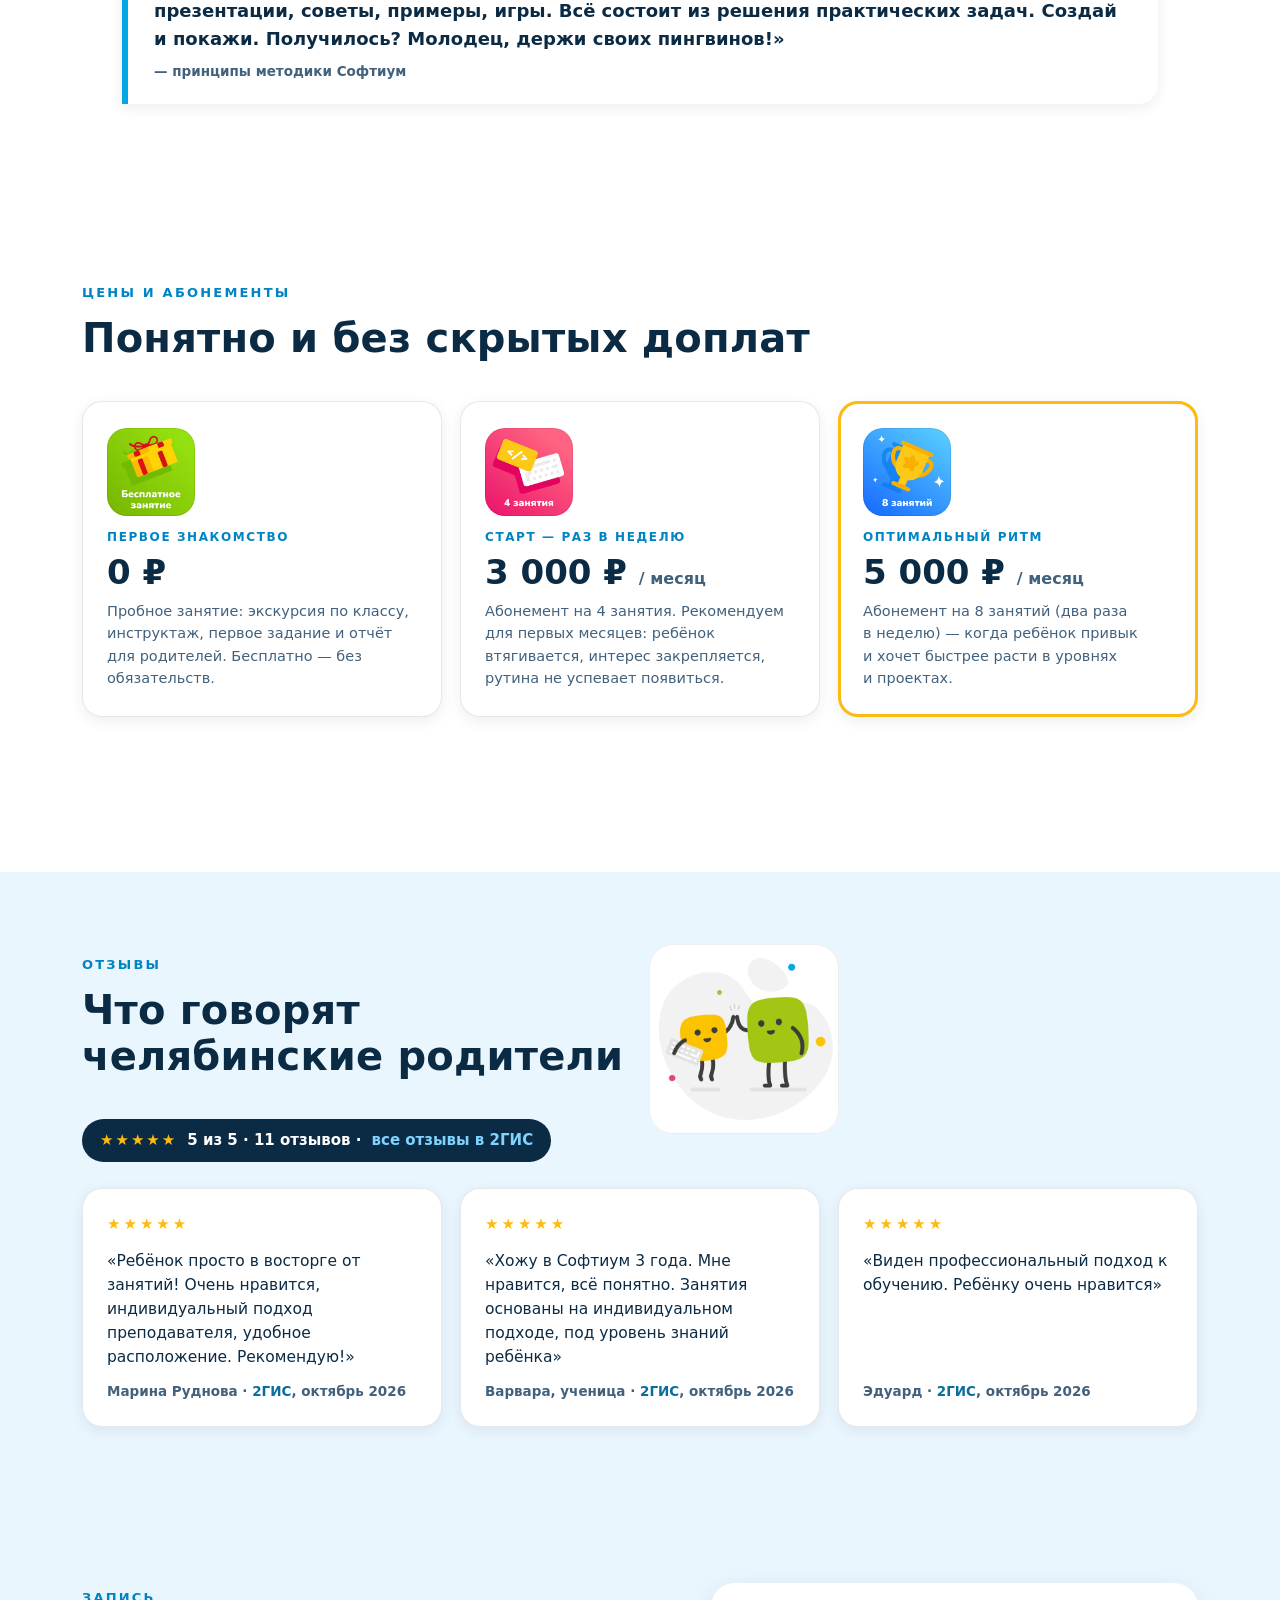
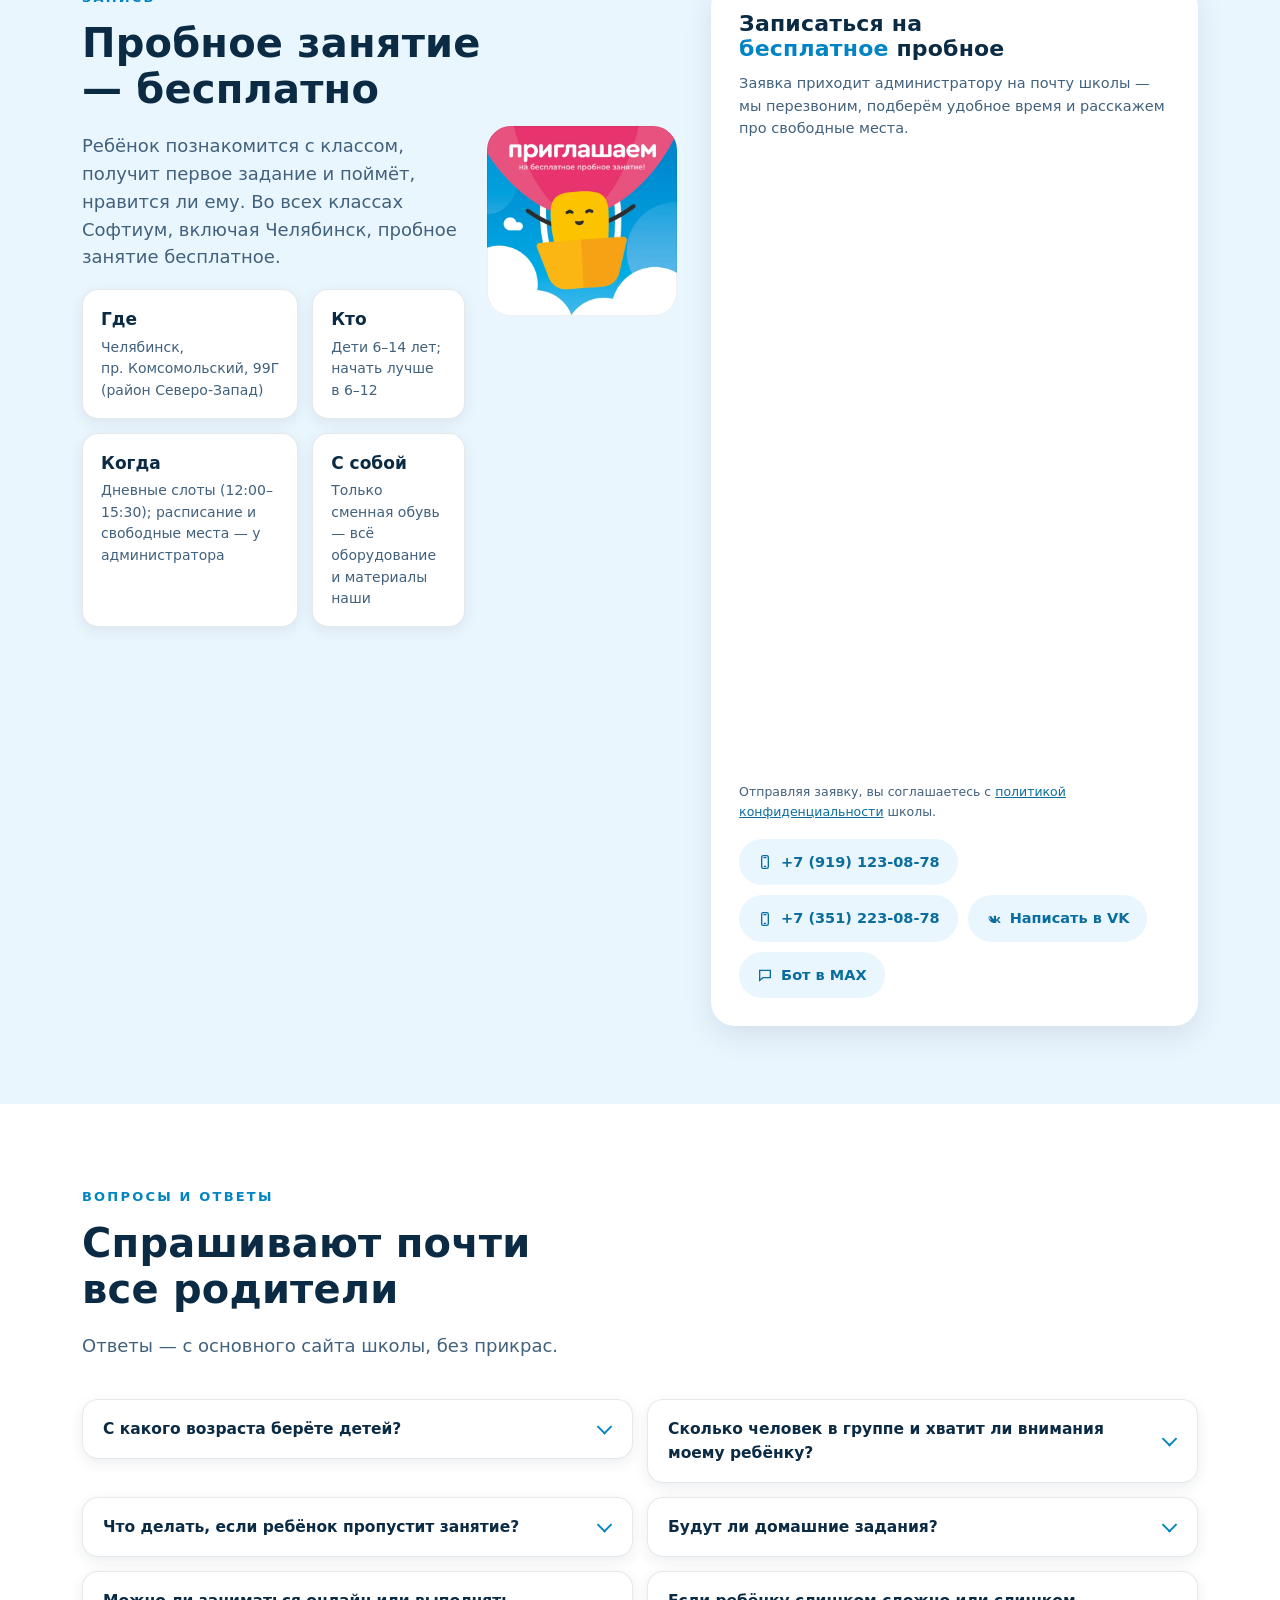
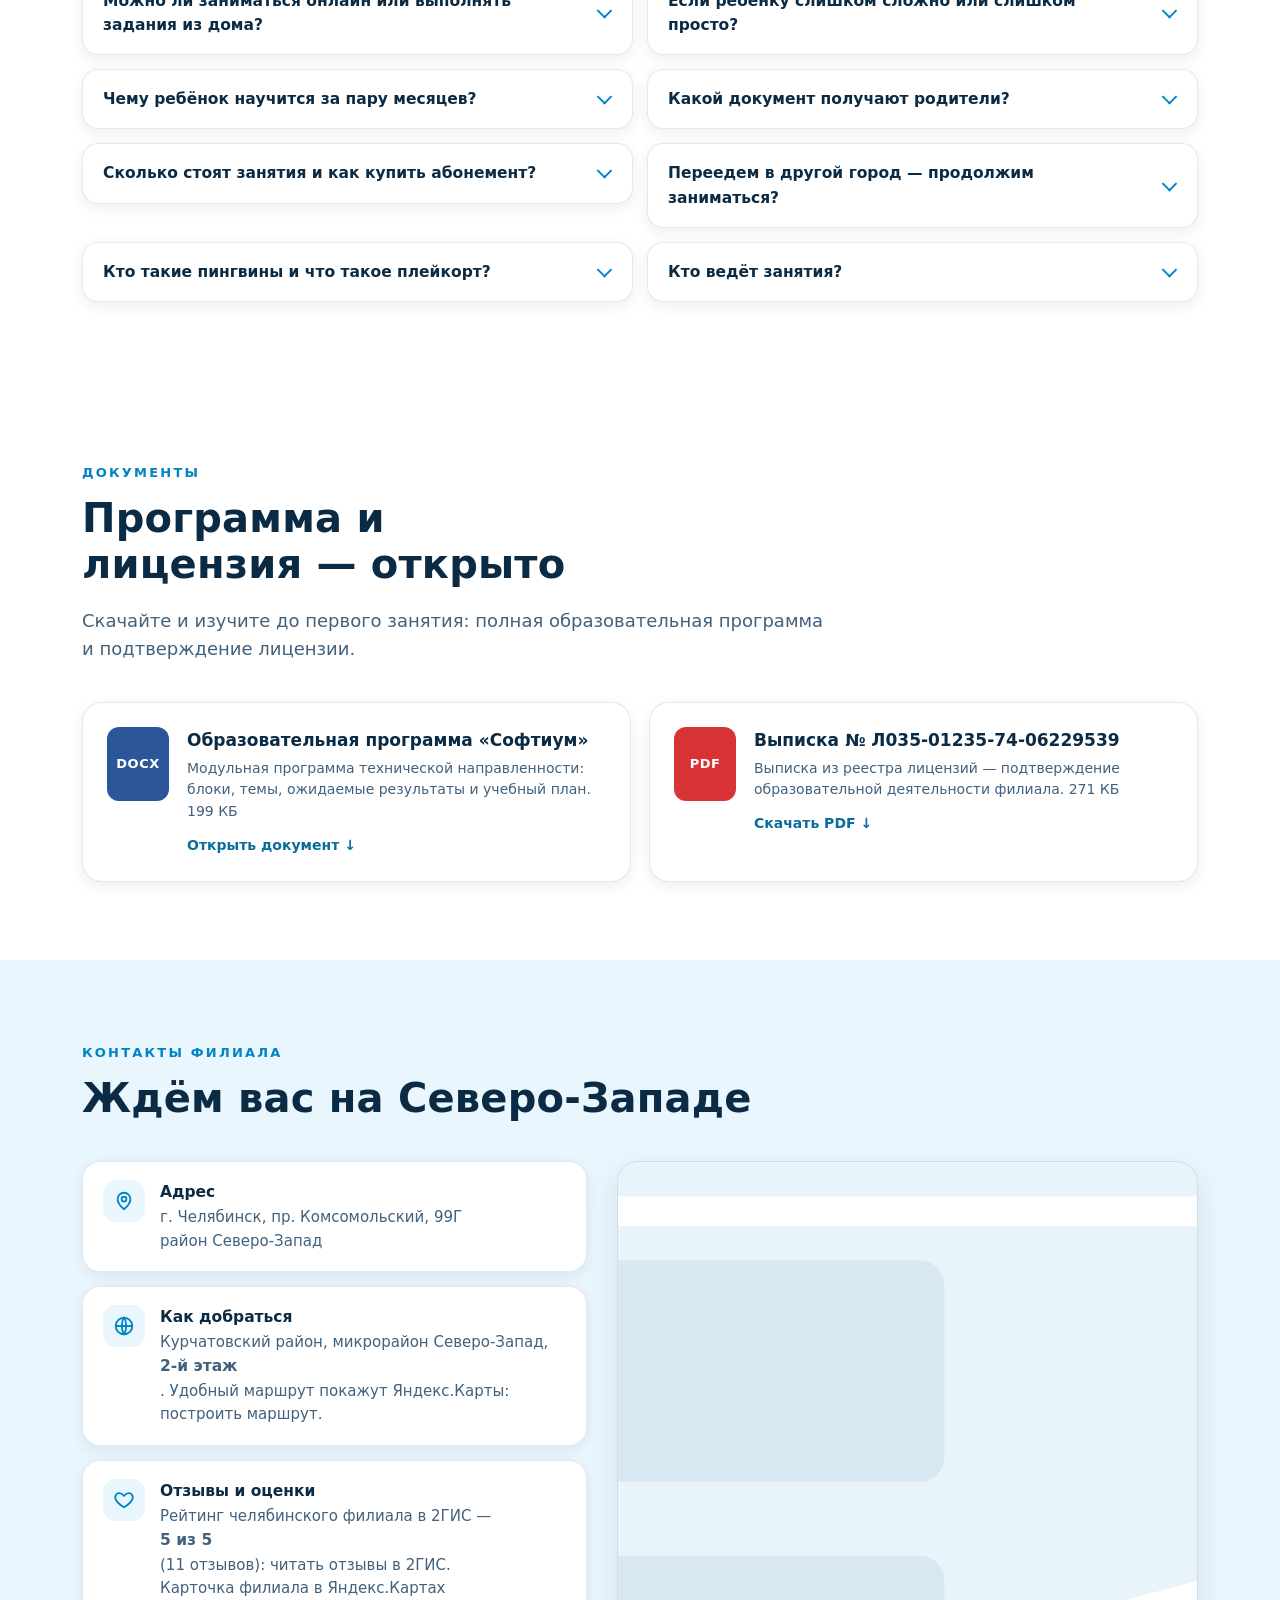
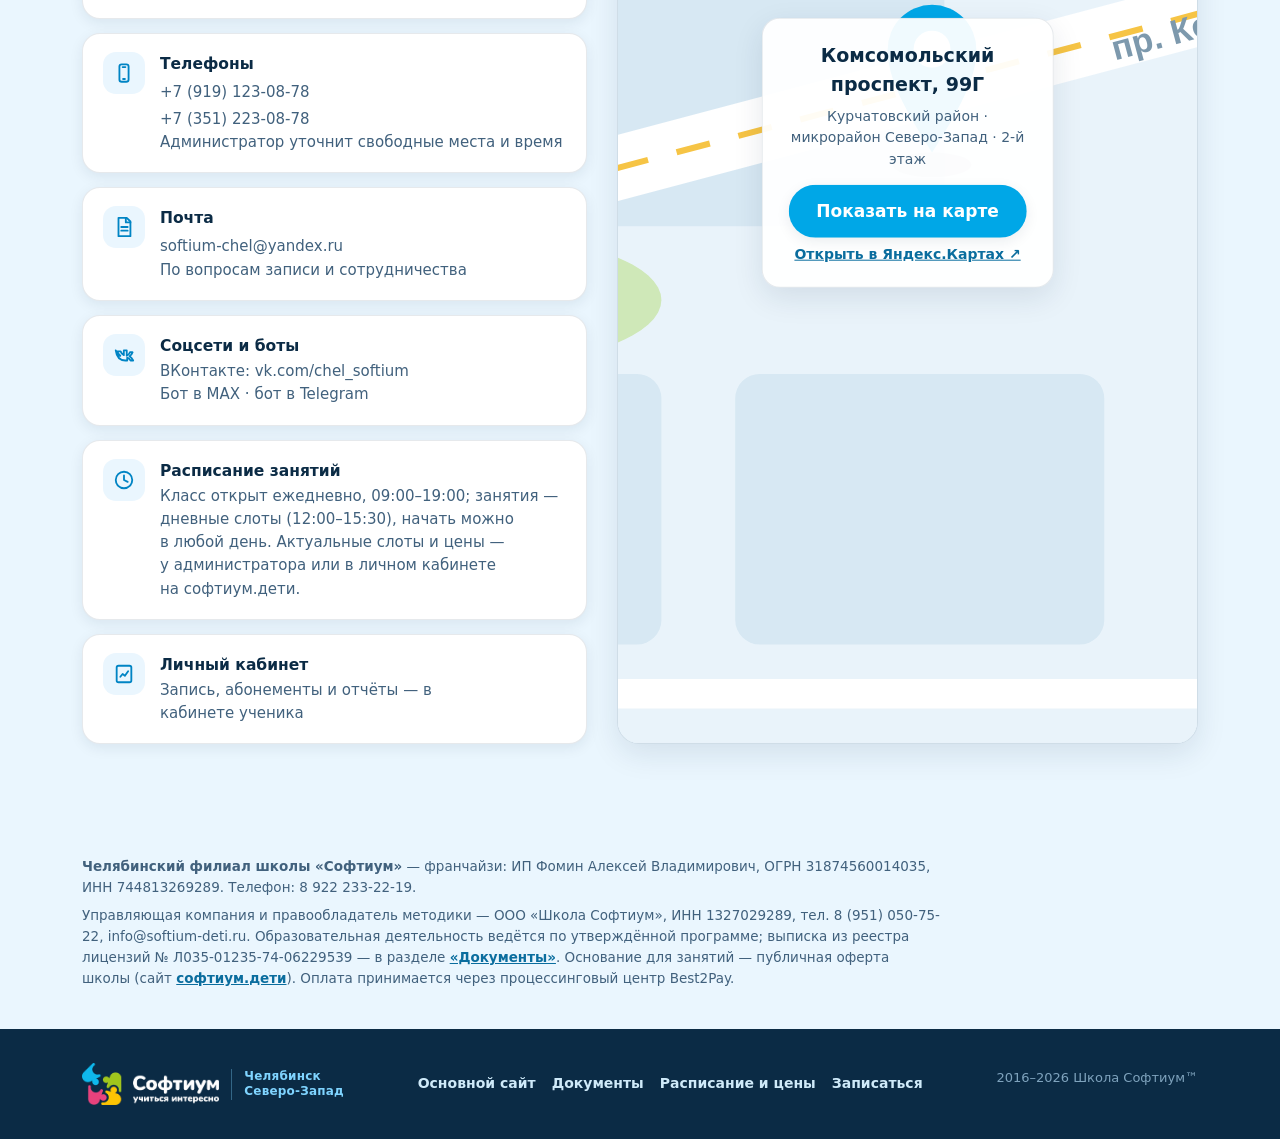
==== commit 2fe87d2d: "Update index.html" ====
--- a/index.html
+++ b/index.html
@@ -2,7 +2,6 @@
 <html lang="ru">
 <head>
 <meta charset="utf-8">
-  <meta name=
 <meta name="viewport" content="width=device-width, initial-scale=1">
 <title>Софтиум Челябинск — школа программирования для детей от 6 лет (Северо-Запад)</title>
 <meta name="description" content="Школа программирования для детей «Софтиум» в Челябинске (Северо-Запад, пр. Комсомольский, 99Г): асинхронное программирование для детей 6–14 лет, индивидуальный трек, группы до 10 человек. Пробное занятие бесплатно. Запись: +7 (351) 223-08-78.">
@@ -57,7 +56,7 @@
   "@type": "FAQPage",
   "mainEntity": [
     {"@type":"Question","name":"С какого возраста берёте детей в Челябинске?","acceptedAnswer":{"@type":"Answer","text":"От 6 до 14 лет. Начинать лучше в возрасте от 6 до 12 лет — мозг активнее всего развивается в детстве."}},
-    {"@type":"yandex-verification"Question","name":"Сколько человек в группе?","acceptedAnswer":{"@type":"Answer","text":"До 10 человек. Ведущий обязательно уделяет внимание каждому ребёнку."}},
+    {"@type":"Question","name":"Сколько человек в группе?","acceptedAnswer":{"@type":"Answer","text":"До 10 человек. Ведущий обязательно уделяет внимание каждому ребёнку."}},
     {"@type":"Question","name":"Что делать, если ребёнок пропустит занятие?","acceptedAnswer":{"@type":"Answer","text":"Занятие не сгорит, а перенесётся — даже без уважительной причины. Материал не будет потерян."}},
     {"@type":"Question","name":"Будут ли домашние задания?","acceptedAnswer":{"@type":"Answer","text":"Нет, домашних заданий у нас нет. Если ребёнок сам хочет заниматься дома — это только приветствуется."}},
     {"@type":"Question","name":"Можно ли заниматься онлайн?","acceptedAnswer":{"@type":"Answer","text":"Нет, задания доступны только в классе. Мы за очные занятия: без живого коллектива нет развивающей среды."}},
@@ -111,7 +110,7 @@
   display:inline-flex;align-items:center;justify-content:center;gap:.55em;
   font-family:inherit;font-weight:800;font-size:17px;line-height:1;
   padding:16px 26px;border-radius:999px;border:2px solid transparent;
-  cursor:pointer;text-decoration:" content=none;transition:transform .15s ease, box-shadow .15s ease, background .15s ease;
+  cursor:pointer;text-decoration:none;transition:transform .15s ease, box-shadow .15s ease, background .15s ease;
   white-space:nowrap;
 }
 .btn:hover{transform:translateY(-2px)}
@@ -165,7 +164,7 @@
   .burger[aria-expanded="true"] span:nth-child(1){transform:translateY(7.5px) rotate(45deg)}
   .burger[aria-expanded="true"] span:nth-child(2){opacity:0}
   .burger[aria-expanded="true"] span:nth-child(3){transform:translateY(-7.5px) rotate(-45deg)}
-  .header-cta .btn{padding:12px 16px;font-s"fbeefb48a1822ebaize:14.5px}
+  .header-cta .btn{padding:12px 16px;font-size:14.5px}
 }
 @media (max-width:560px){
   .header-cta .btn{display:none}
@@ -219,7 +218,7 @@
 .task-stack{display:flex;flex-direction:column;gap:10px;margin-top:16px}
 .task{
   display:flex;align-items:center;gap:12px;background:rgba(255,255,255,.07);
-  border:1px solid rgba(127,212,255,.25);border-radius:14px;" />padding:11px 14px;font-weight:700;font-size:14.5px;color:#e9f7ff;
+  border:1px solid rgba(127,212,255,.25);border-radius:14px;padding:11px 14px;font-weight:700;font-size:14.5px;color:#e9f7ff;
 }
 .task .tick{width:22px;height:22px;border-radius:50%;flex:none;display:grid;place-items:center;font-size:13px;font-weight:900}
 .task.done .tick{background:var(--mint);color:var(--ink)}
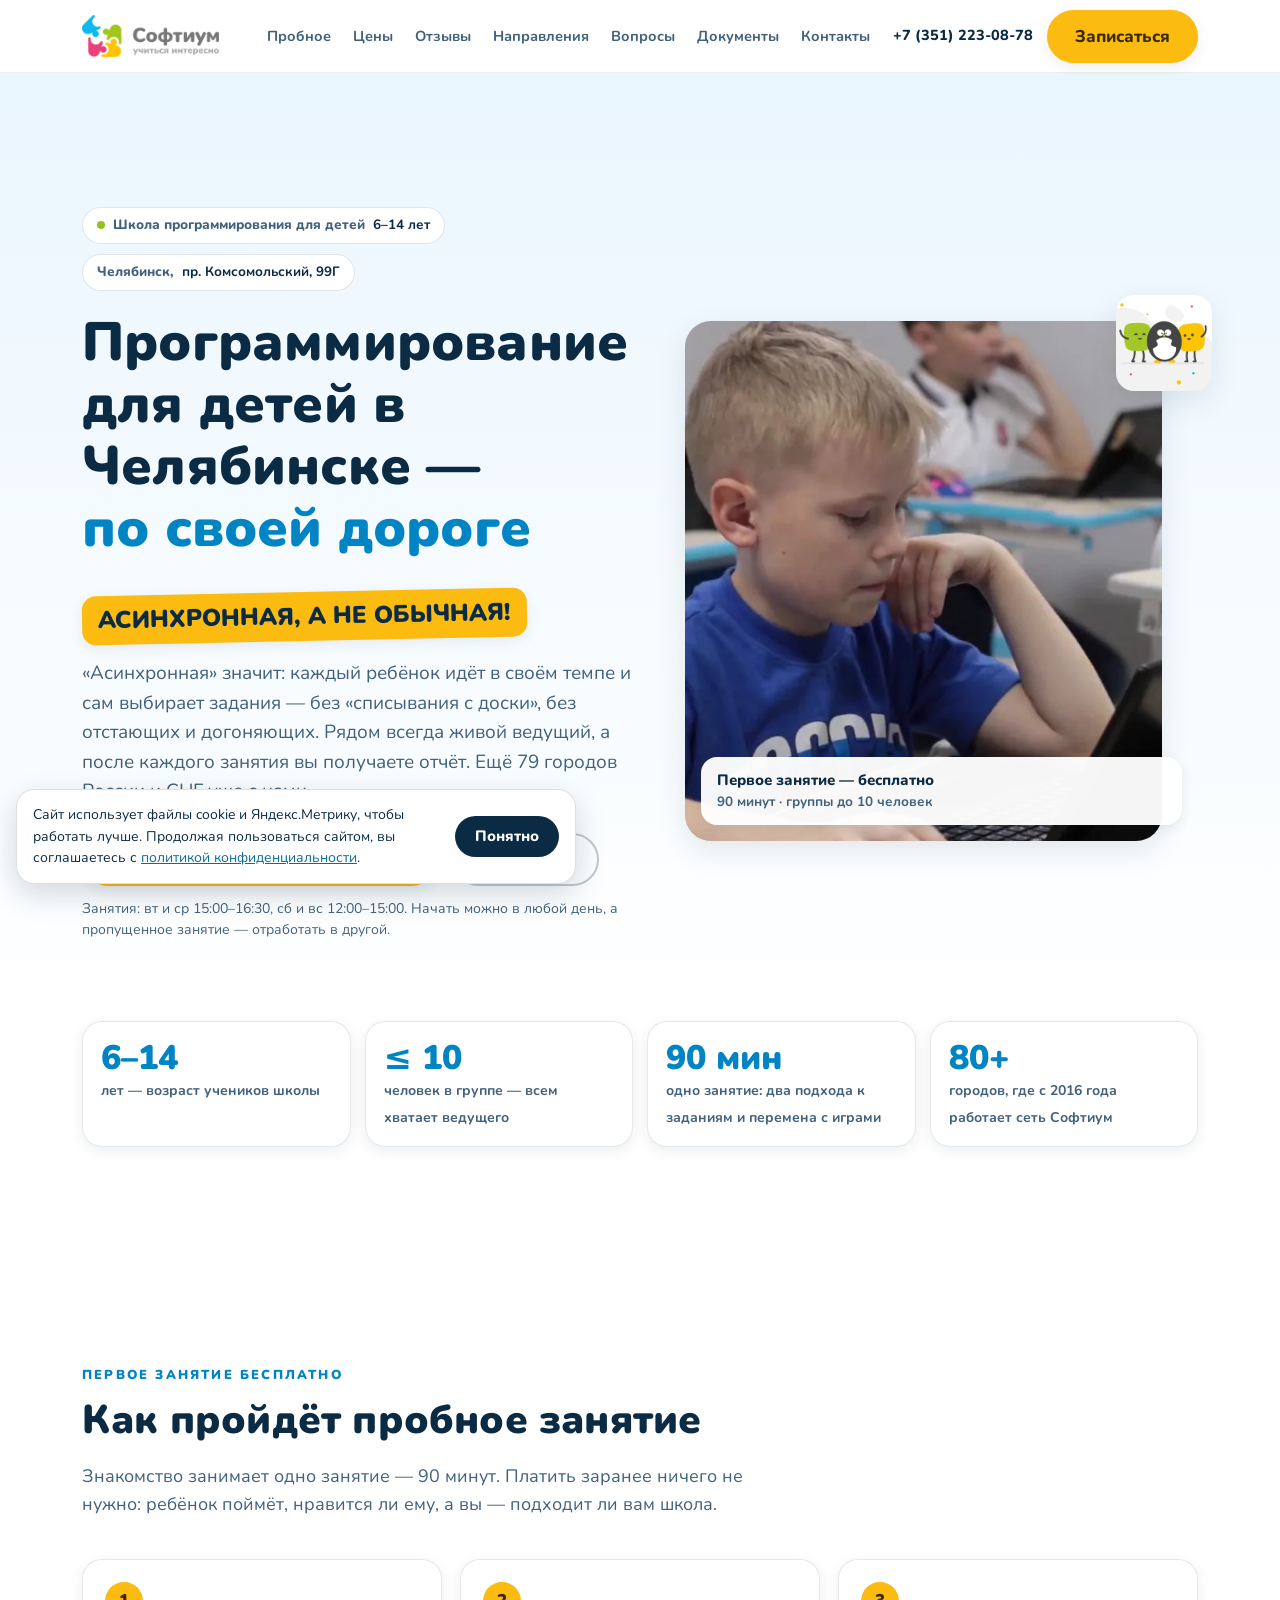
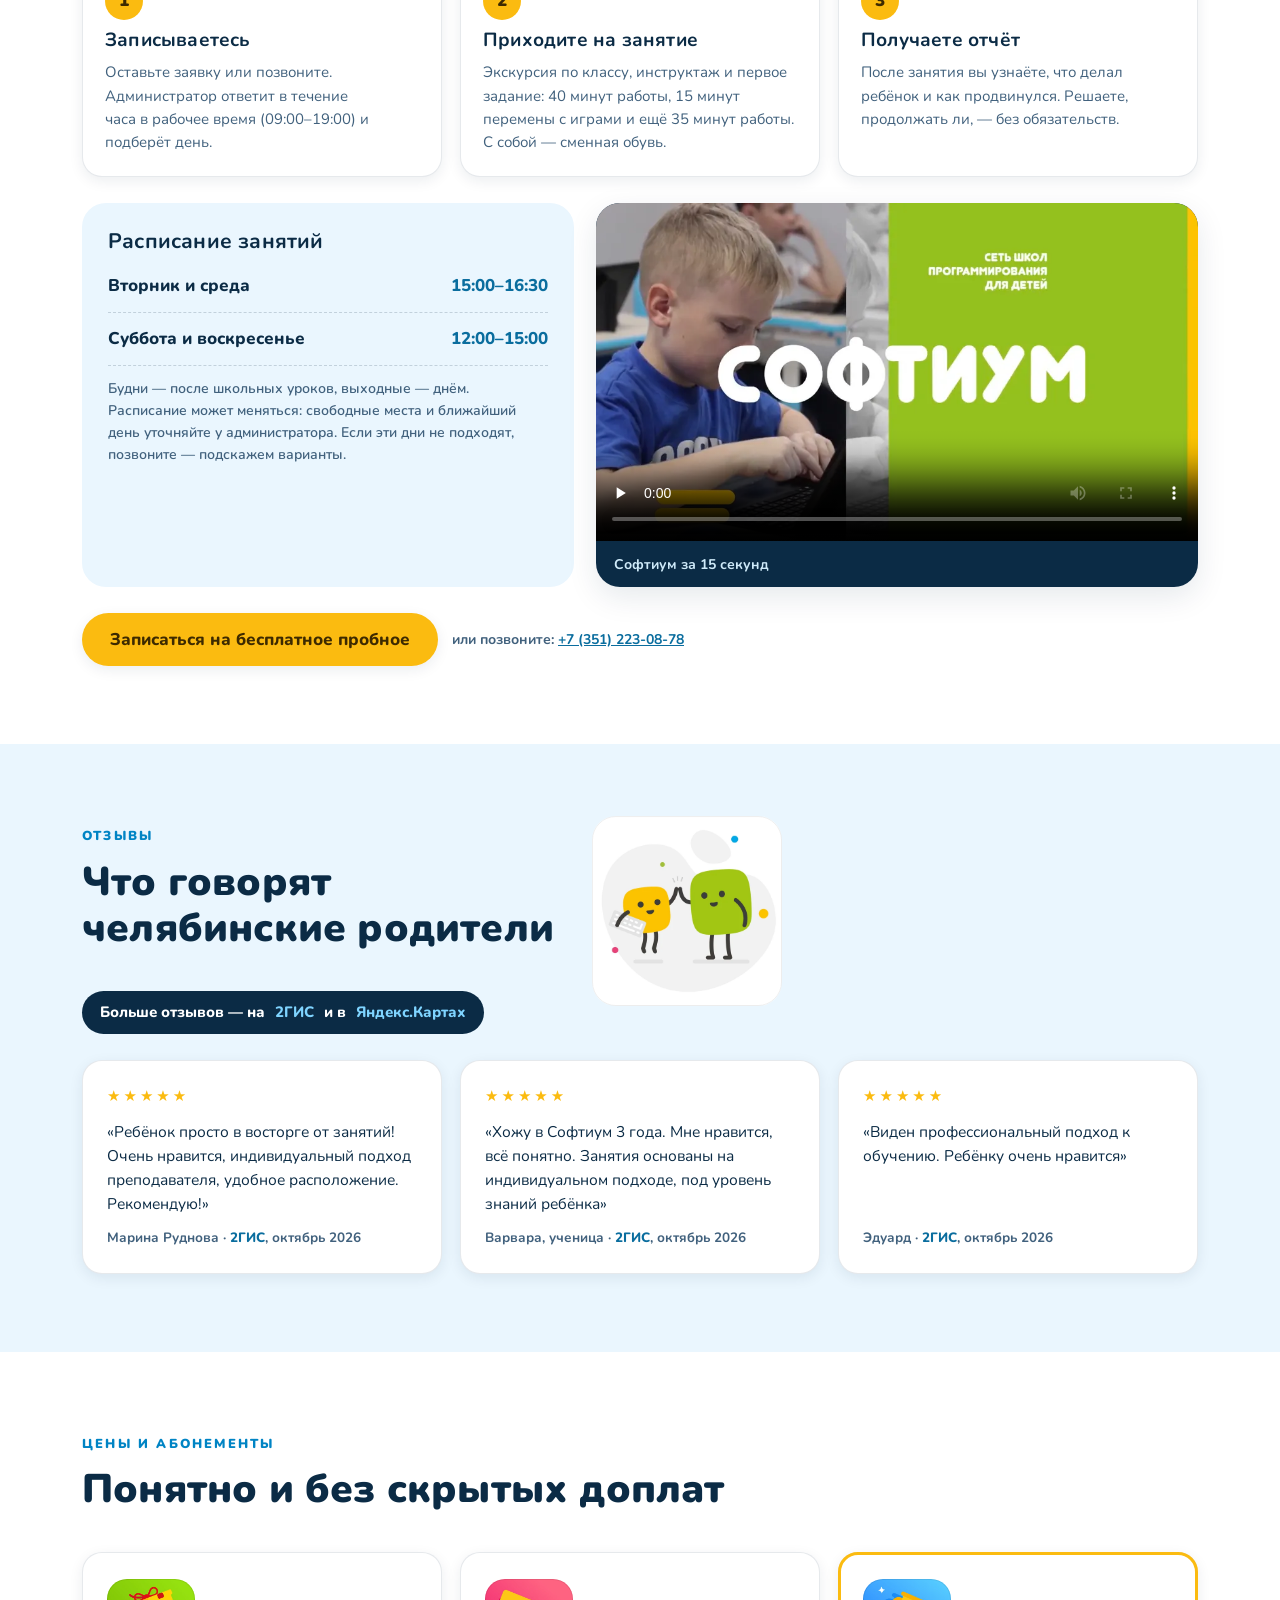
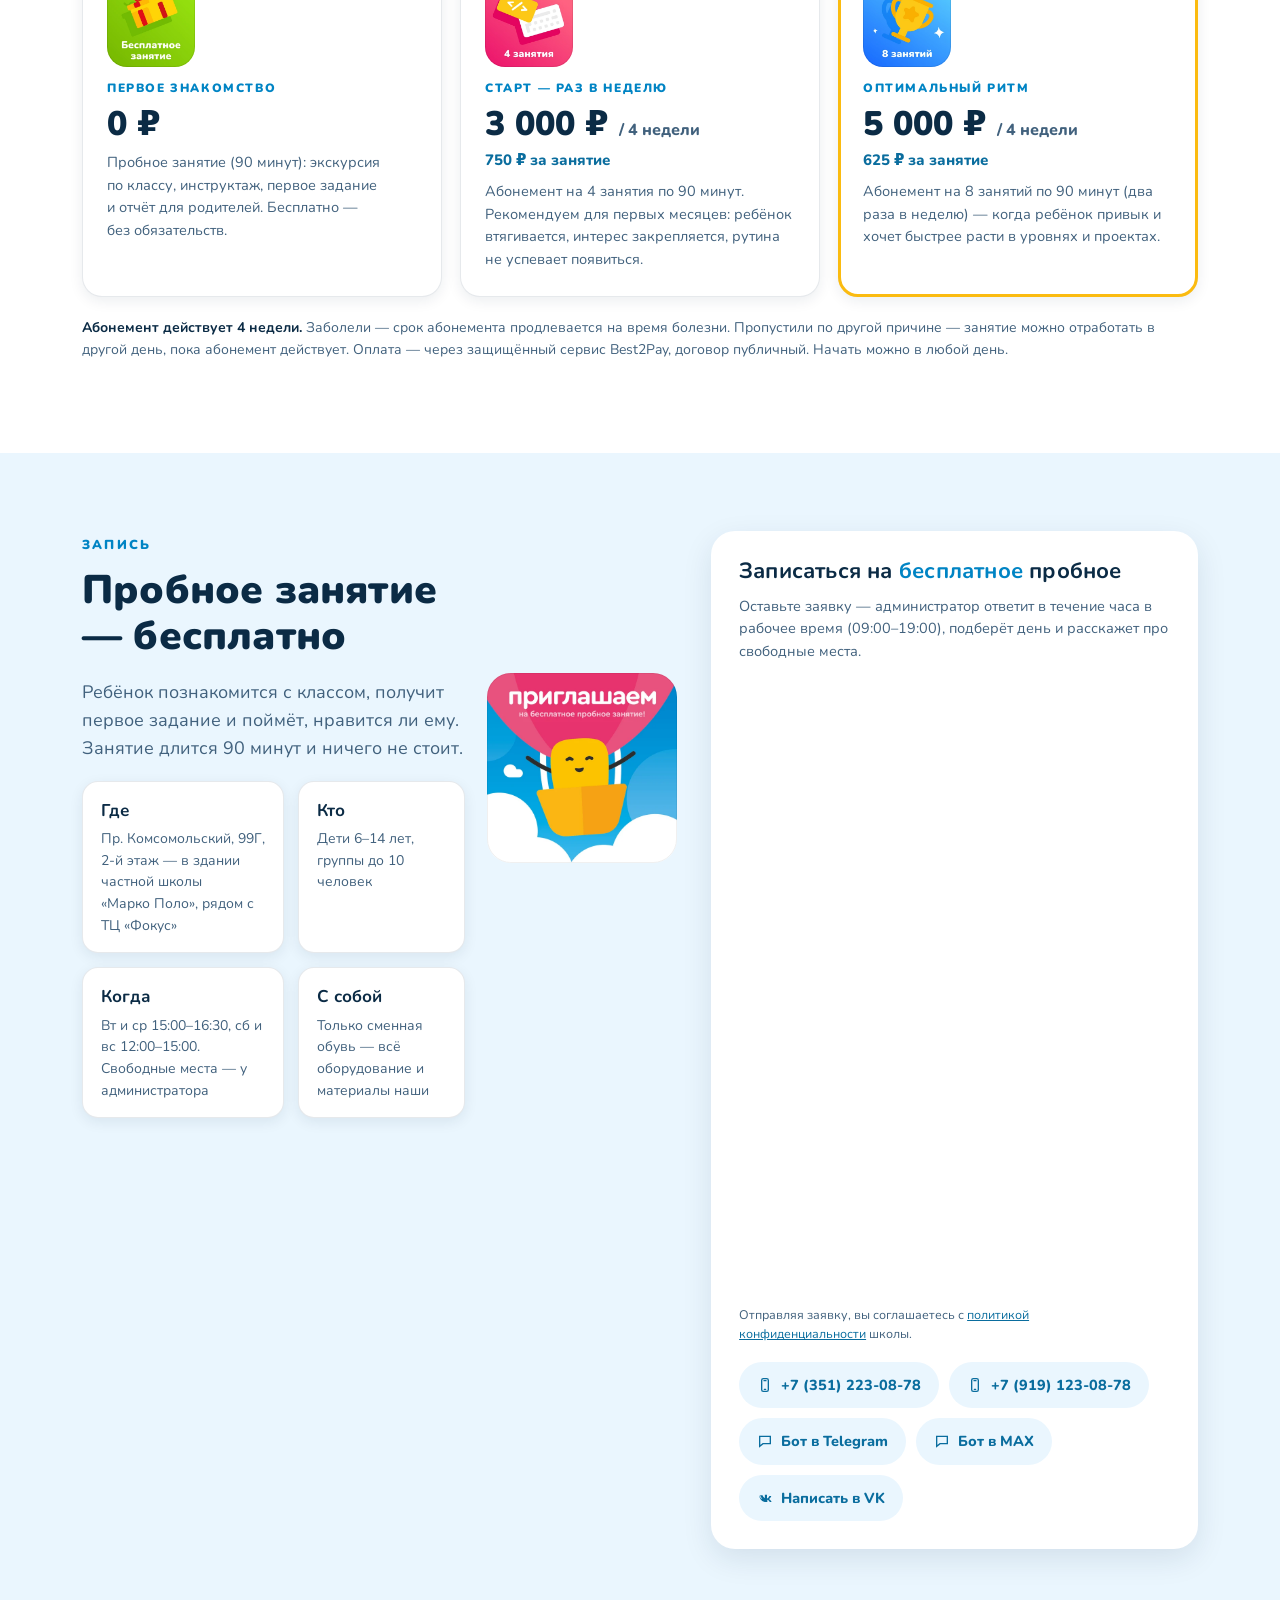
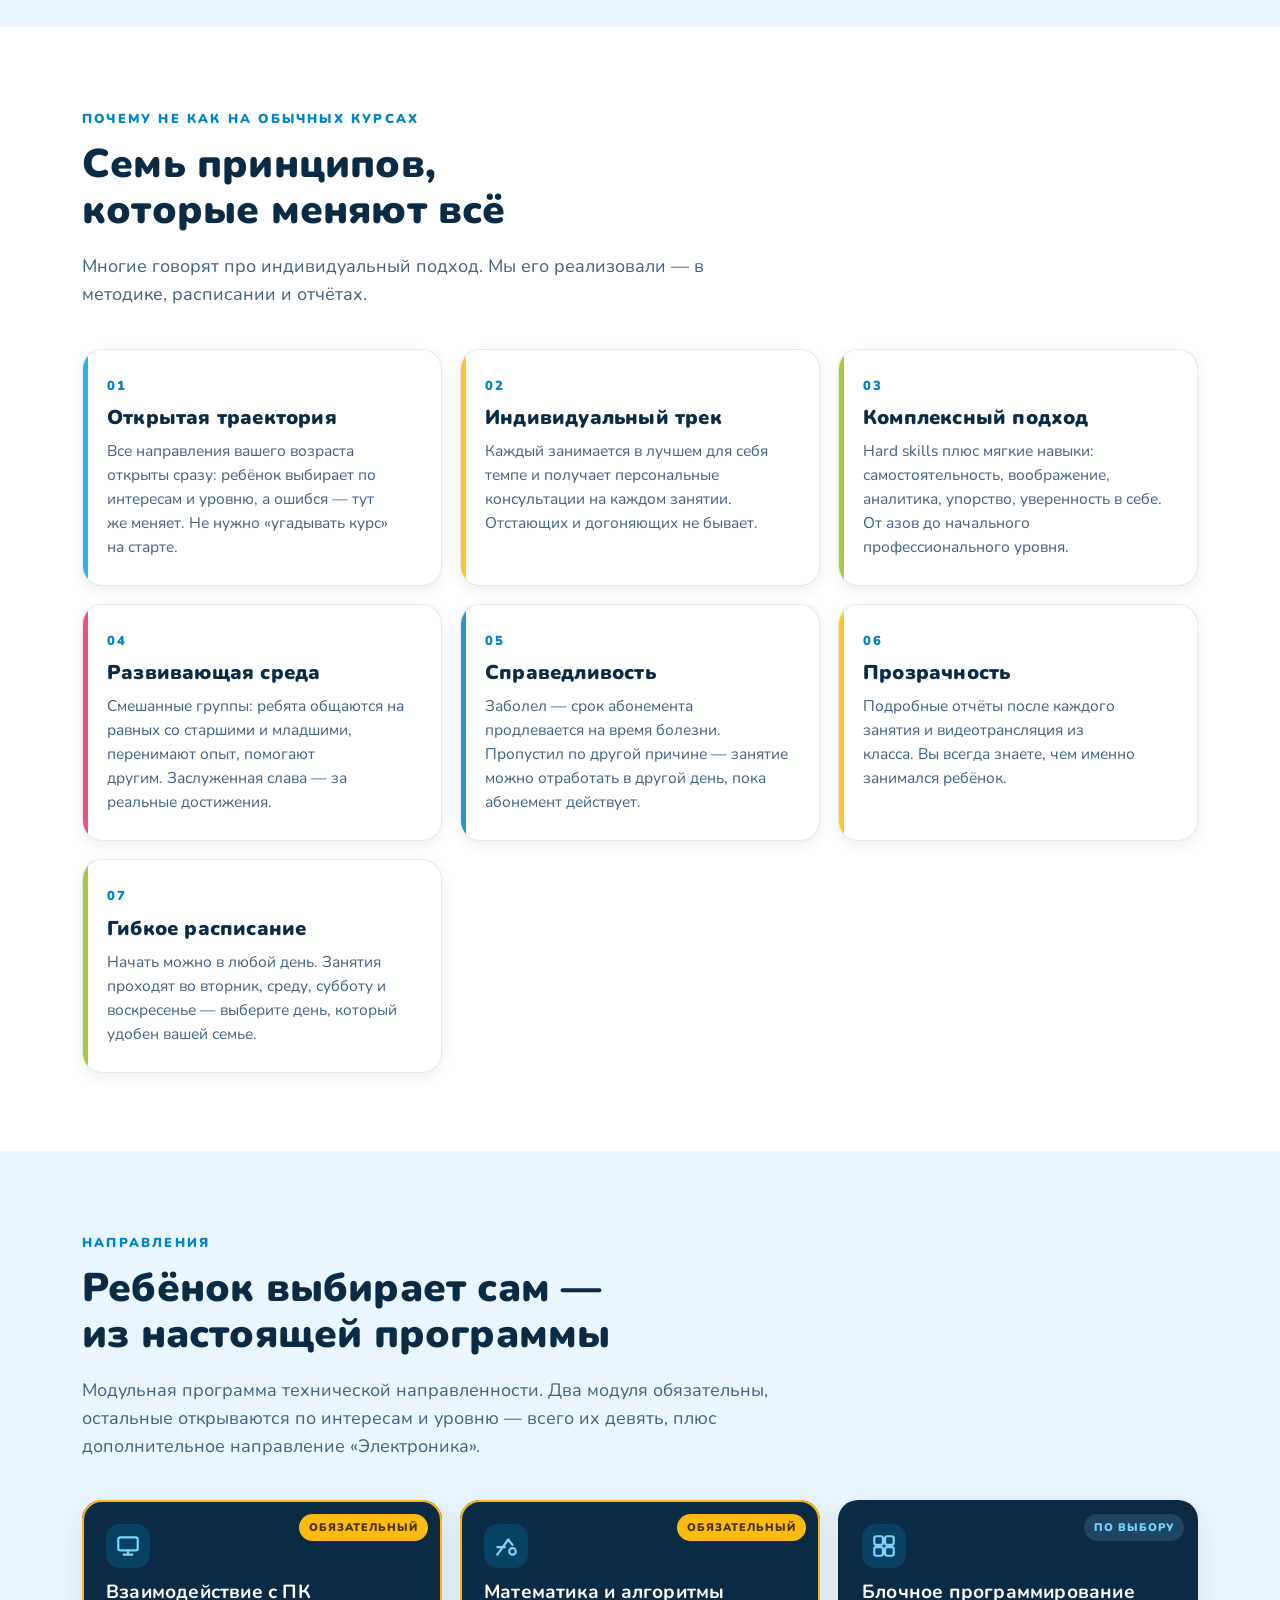
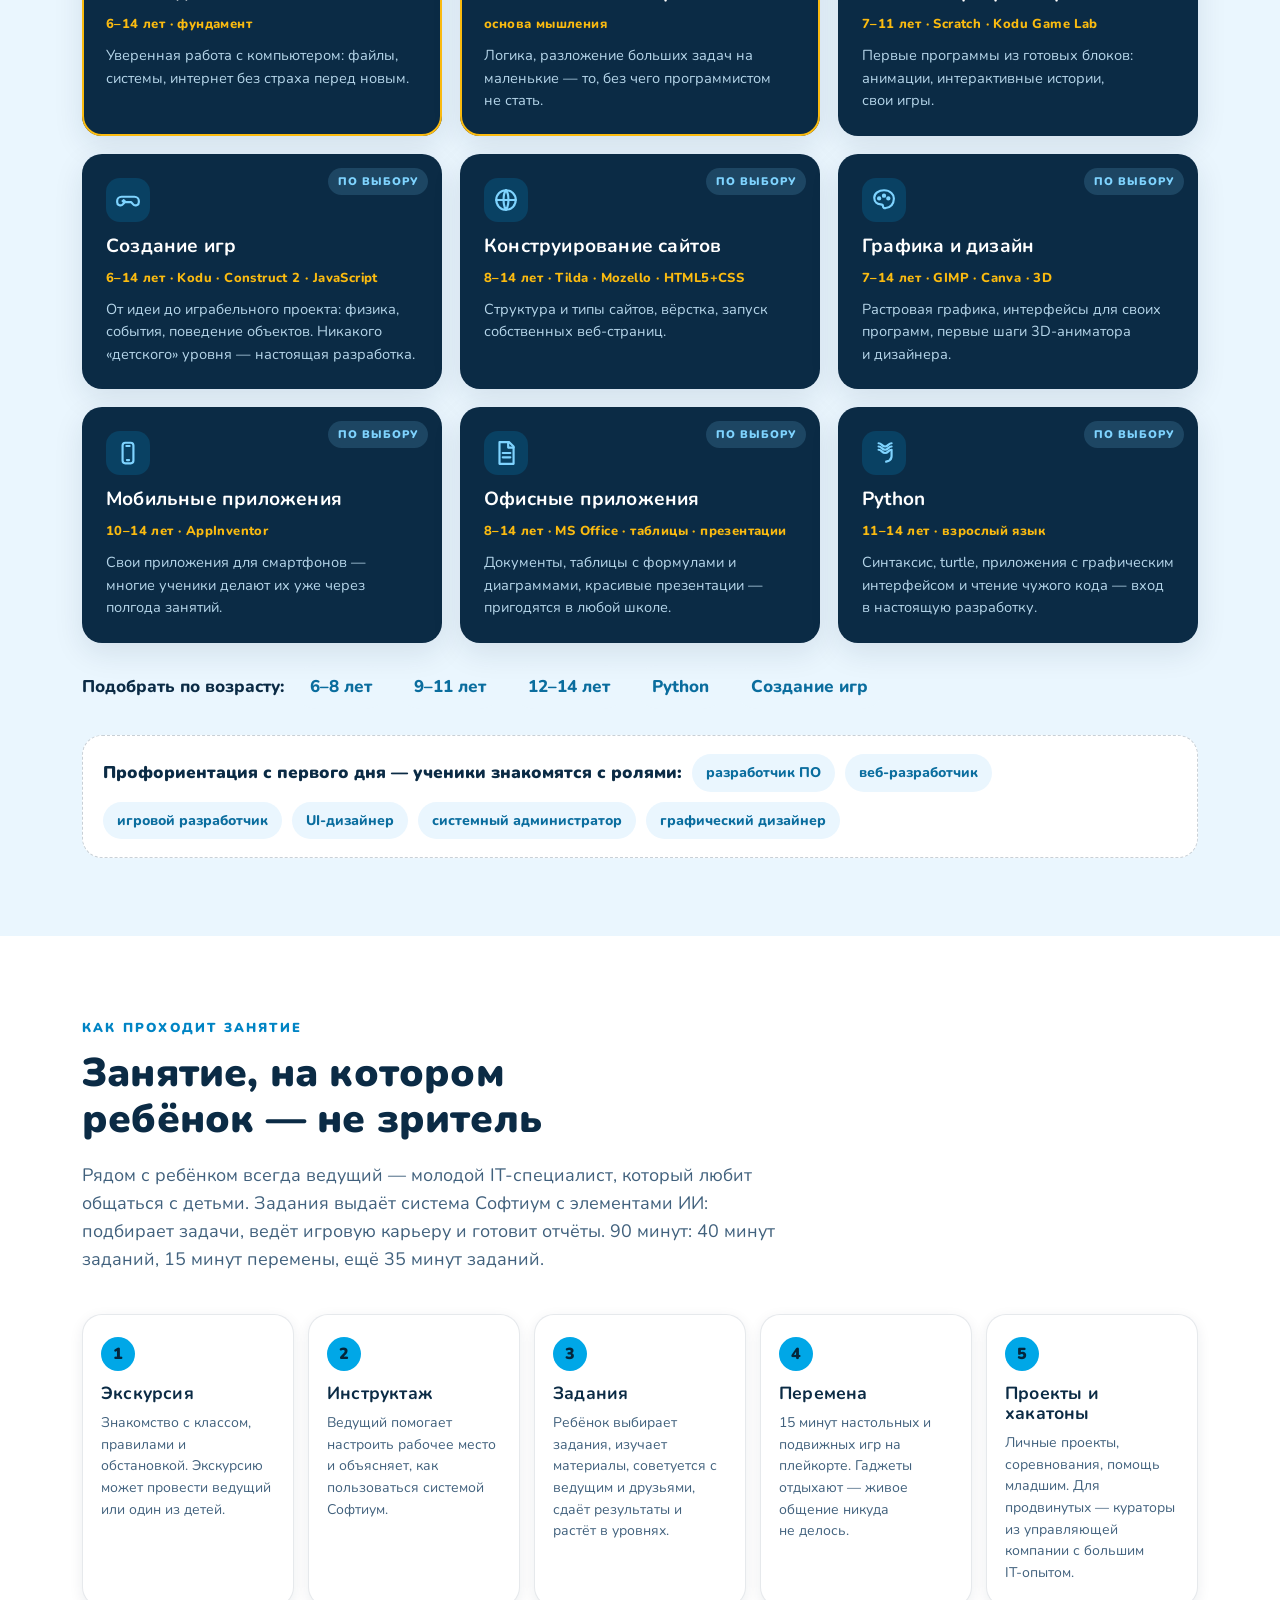
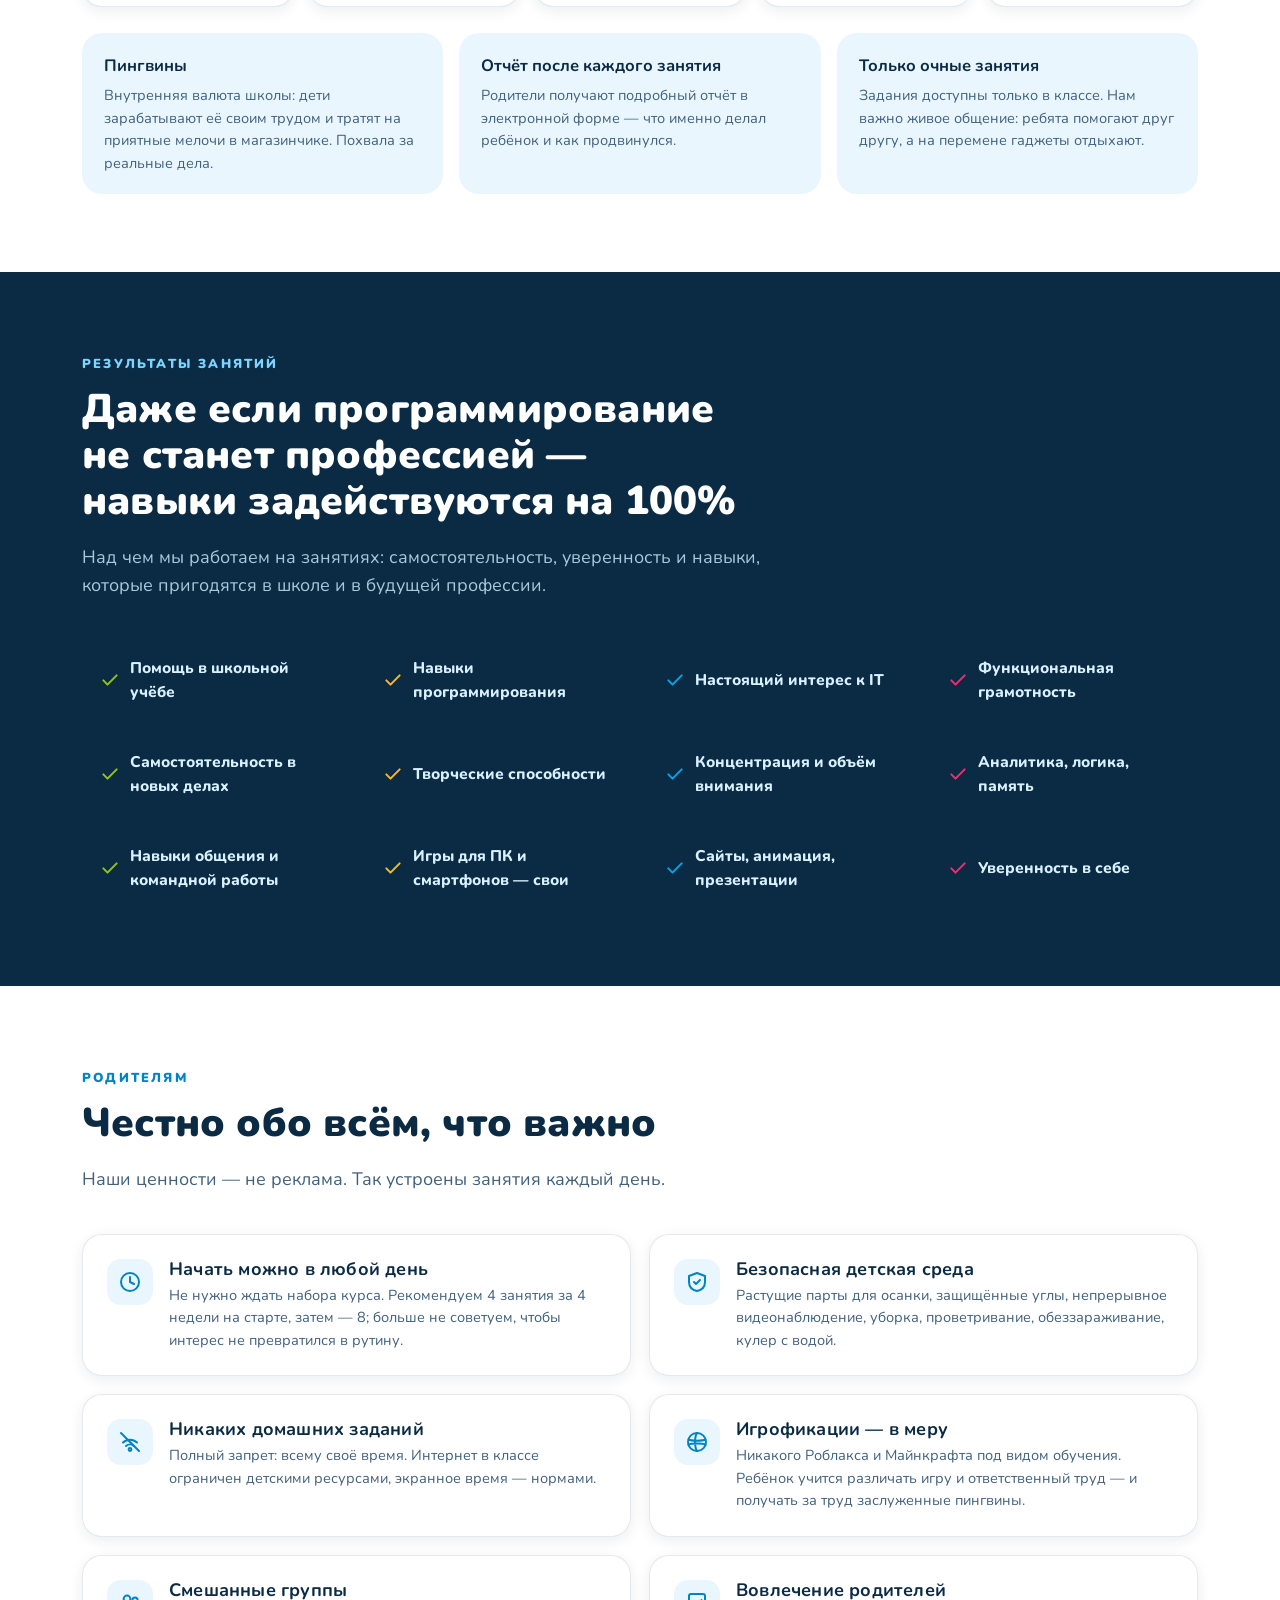
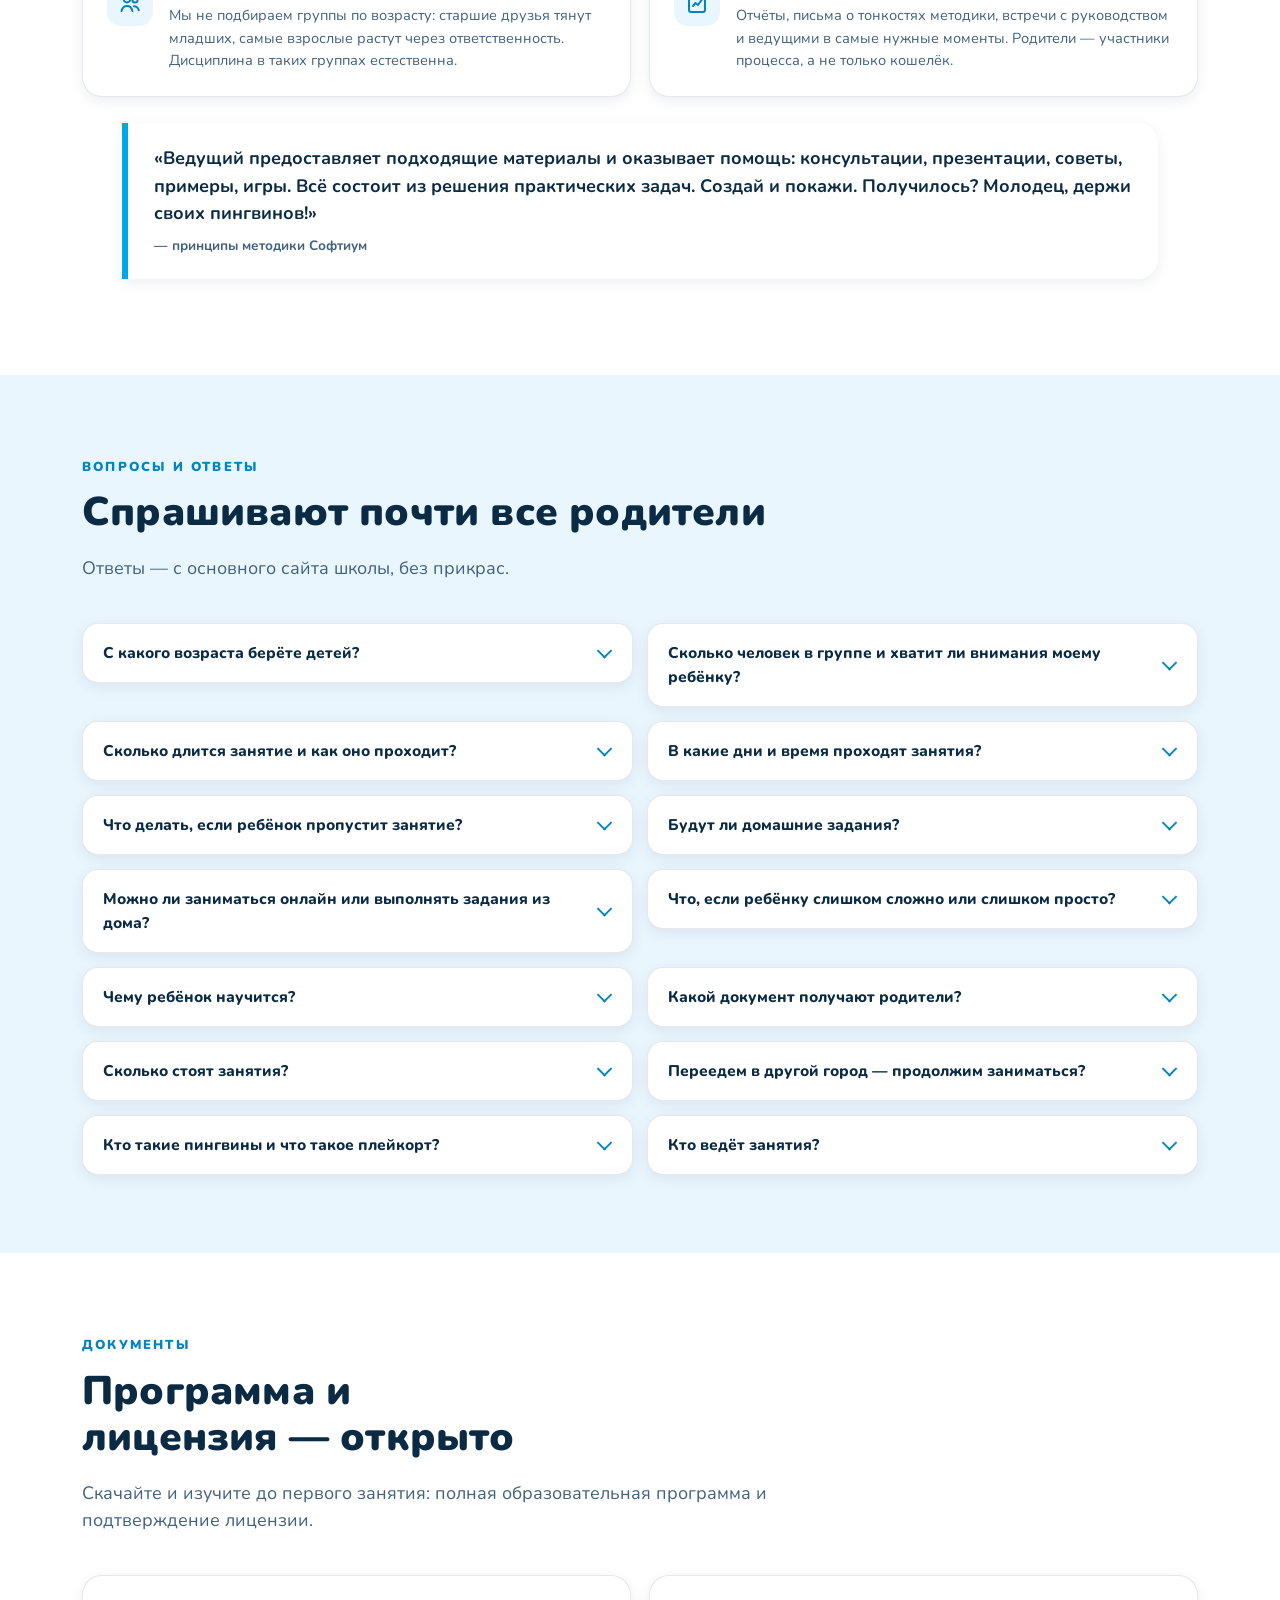
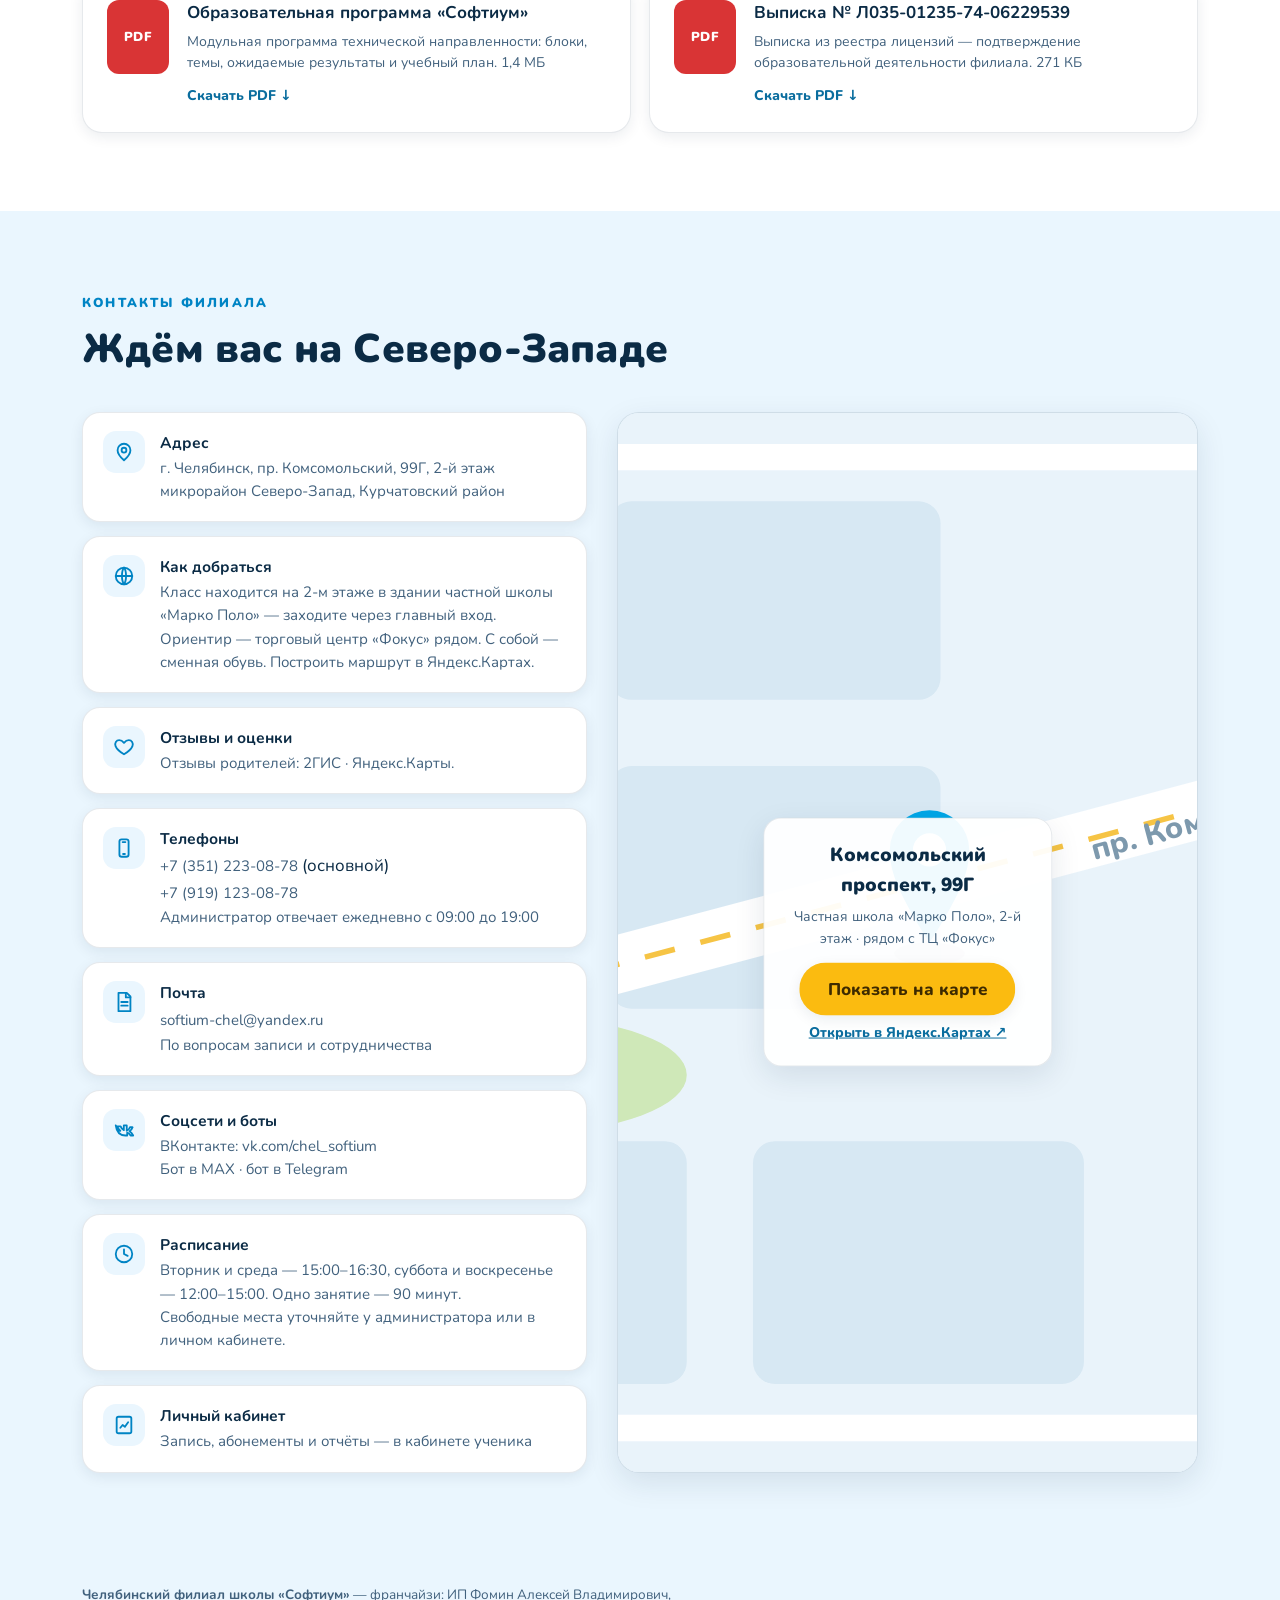
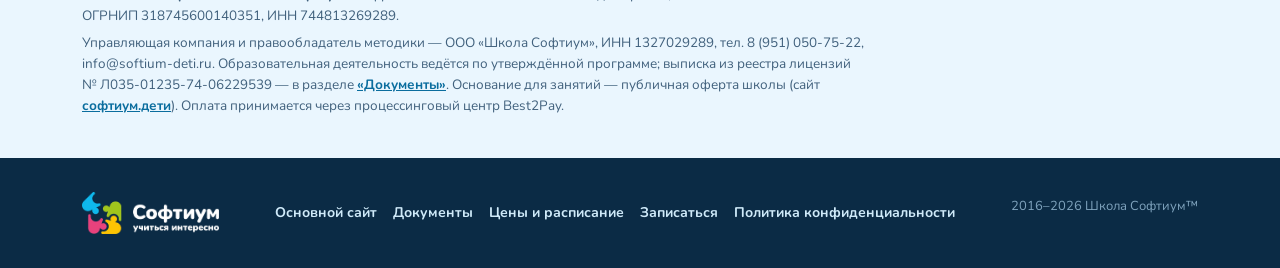
==== commit 7d71d223: "Версия от Алексея: 5 посадочных, видео, cookie-уведомление, goals.js, иконки, PDF; латиница Nunito д" ====
--- a/index.html
+++ b/index.html
@@ -3,529 +3,212 @@
 <head>
 <meta charset="utf-8">
 <meta name="viewport" content="width=device-width, initial-scale=1">
-<title>Софтиум Челябинск — школа программирования для детей от 6 лет (Северо-Запад)</title>
-<meta name="description" content="Школа программирования для детей «Софтиум» в Челябинске (Северо-Запад, пр. Комсомольский, 99Г): асинхронное программирование для детей 6–14 лет, индивидуальный трек, группы до 10 человек. Пробное занятие бесплатно. Запись: +7 (351) 223-08-78.">
+<title>Школа программирования для детей в Челябинске — Софтиум, Северо-Запад</title>
+<meta name="description" content="Школа программирования для детей 6–14 лет на Северо-Западе Челябинска: пр. Комсомольский, 99Г. Группы до 10 человек, первое занятие бесплатно. Запись: +7 (351) 223-08-78.">
 <link rel="canonical" href="https://softium174.ru/">
 <meta name="yandex-verification" content="fbeefb48a1822eba" />
+<meta name="theme-color" content="#00a7e7">
+<link rel="icon" href="favicon.ico" sizes="48x48">
 <link rel="icon" href="favicon.svg" type="image/svg+xml">
-<meta property="og:title" content="Софтиум Челябинск — школа программирования для детей от 6 лет">
-<meta property="og:description" content="Асинхронная, а не обычная! Открытая траектория, индивидуальный трек, отчёты после каждого занятия. Пр. Комсомольский, 99Г. Пробное занятие бесплатно.">
+<link rel="icon" href="assets/favicon-32.png" type="image/png" sizes="32x32">
+<link rel="apple-touch-icon" href="apple-touch-icon.png">
+<script>document.documentElement.className+=" js"</script>
+<meta property="og:title" content="Школа программирования для детей в Челябинске — Софтиум">
+<meta property="og:description" content="Каждый ребёнок идёт в своём темпе: свой трек, отчёт после каждого занятия, группы до 10 человек. Пр. Комсомольский, 99Г. Первое занятие бесплатно.">
 <meta property="og:type" content="website">
 <meta property="og:url" content="https://softium174.ru/">
 <meta property="og:image" content="https://softium174.ru/assets/og-cover.png">
 <meta property="og:locale" content="ru_RU">
 <meta property="og:site_name" content="Софтиум — Челябинск">
+<link rel="preload" href="assets/fonts/nunito-cyrillic.woff2" as="font" type="font/woff2" crossorigin>
 <link rel="stylesheet" href="assets/fonts/fonts.css">
+<link rel="stylesheet" href="assets/css/site.css">
 <script type="application/ld+json">
 {
-  "@context": "https://schema.org",
-  "@type": "LocalBusiness",
-  "name": "Софтиум — школа программирования для детей в Челябинске",
-  "description": "Школа программирования для детей 6–14 лет. Асинхронная методика, открытая траектория, индивидуальный трек.",
-  "url": "https://softium174.ru/",
-  "logo": "https://softium174.ru/assets/og-cover.png",
-  "image": "https://softium174.ru/assets/og-cover.png",
-  "email": "softium-chel@yandex.ru",
-  "address": {
-    "@type": "PostalAddress",
-    "streetAddress": "проспект Комсомольский, 99Г",
-    "addressLocality": "Челябинск",
-    "addressRegion": "Челябинская область",
-    "postalCode": "454021",
-    "floor": "2",
-    "addressCountry": "RU"
-  },
-  "geo": {"@type": "GeoCoordinates", "latitude": 55.191001, "longitude": 61.299938},
-  "telephone": ["+7 919 123-08-78", "+7 351 223-08-78"],
-  "openingHoursSpecification": [{
-    "@type": "OpeningHoursSpecification",
-    "dayOfWeek": ["Monday","Tuesday","Wednesday","Thursday","Friday","Saturday","Sunday"],
-    "opens": "09:00",
-    "closes": "19:00"
-  }],
-  "priceRange": "3000–5000 ₽",
-  "aggregateRating": {"@type": "AggregateRating", "ratingValue": "5", "bestRating": "5", "reviewCount": "11"},
-  "areaServed": {"@type": "City", "name": "Челябинск"},
-  "sameAs": ["https://vk.com/chel_softium", "https://софтиум.дети", "https://yandex.ru/maps/org/softium/117984882932/"],
-  "parentOrganization": {"@type": "Organization", "name": "Школа Софтиум", "url": "https://софтиум.дети"}
+ "@context": "https://schema.org",
+ "@type": [
+  "EducationalOrganization",
+  "LocalBusiness"
+ ],
+ "name": "Софтиум — школа программирования для детей в Челябинске",
+ "description": "Школа программирования для детей 6–14 лет. Занятия по 90 минут, группы до 10 человек, индивидуальный трек для каждого ребёнка.",
+ "url": "https://softium174.ru/",
+ "logo": "https://softium174.ru/assets/logo.png",
+ "image": "https://softium174.ru/assets/og-cover.png",
+ "email": "softium-chel@yandex.ru",
+ "address": {
+  "@type": "PostalAddress",
+  "streetAddress": "проспект Комсомольский, 99Г",
+  "addressLocality": "Челябинск",
+  "addressRegion": "Челябинская область",
+  "postalCode": "454021",
+  "floor": "2",
+  "addressCountry": "RU"
+ },
+ "geo": {
+  "@type": "GeoCoordinates",
+  "latitude": 55.191001,
+  "longitude": 61.299938
+ },
+ "telephone": [
+  "+7 351 223-08-78",
+  "+7 919 123-08-78"
+ ],
+ "openingHoursSpecification": [
+  {
+   "@type": "OpeningHoursSpecification",
+   "dayOfWeek": [
+    "Monday",
+    "Tuesday",
+    "Wednesday",
+    "Thursday",
+    "Friday",
+    "Saturday",
+    "Sunday"
+   ],
+   "opens": "09:00",
+   "closes": "19:00"
+  }
+ ],
+ "priceRange": "3000–5000 ₽",
+ "areaServed": {
+  "@type": "City",
+  "name": "Челябинск"
+ },
+ "sameAs": [
+  "https://vk.com/chel_softium",
+  "https://софтиум.дети",
+  "https://yandex.ru/maps/org/softium/117984882932/"
+ ],
+ "parentOrganization": {
+  "@type": "Organization",
+  "name": "Школа Софтиум",
+  "url": "https://софтиум.дети"
+ },
+ "hasMap": "https://yandex.ru/maps/org/softium/117984882932/",
+ "availableLanguage": "ru"
 }
 </script>
 <script type="application/ld+json">
 {
-  "@context": "https://schema.org",
-  "@type": "FAQPage",
-  "mainEntity": [
-    {"@type":"Question","name":"С какого возраста берёте детей в Челябинске?","acceptedAnswer":{"@type":"Answer","text":"От 6 до 14 лет. Начинать лучше в возрасте от 6 до 12 лет — мозг активнее всего развивается в детстве."}},
-    {"@type":"Question","name":"Сколько человек в группе?","acceptedAnswer":{"@type":"Answer","text":"До 10 человек. Ведущий обязательно уделяет внимание каждому ребёнку."}},
-    {"@type":"Question","name":"Что делать, если ребёнок пропустит занятие?","acceptedAnswer":{"@type":"Answer","text":"Занятие не сгорит, а перенесётся — даже без уважительной причины. Материал не будет потерян."}},
-    {"@type":"Question","name":"Будут ли домашние задания?","acceptedAnswer":{"@type":"Answer","text":"Нет, домашних заданий у нас нет. Если ребёнок сам хочет заниматься дома — это только приветствуется."}},
-    {"@type":"Question","name":"Можно ли заниматься онлайн?","acceptedAnswer":{"@type":"Answer","text":"Нет, задания доступны только в классе. Мы за очные занятия: без живого коллектива нет развивающей среды."}},
-    {"@type":"Question","name":"Сколько стоят занятия в Челябинске?","acceptedAnswer":{"@type":"Answer","text":"Пробное занятие бесплатно. Актуальное расписание и цены — у администратора по телефону +7 (351) 223-08-78 или +7 (919) 123-08-78."}},
-    {"@type":"Question","name":"Где находится класс Софтиум в Челябинске?","acceptedAnswer":{"@type":"Answer","text":"Челябинск, проспект Комсомольский, 99Г, район Северо-Запад."}},
-    {"@type":"Question","name":"Кто ведёт занятия?","acceptedAnswer":{"@type":"Answer","text":"Процесс ведёт автоматизированная система с элементами ИИ, а консультируют ведущие — молодые IT-специалисты, которые любят общаться с детьми."}}
-  ]
+ "@context": "https://schema.org",
+ "@type": "FAQPage",
+ "mainEntity": [
+  {
+   "@type": "Question",
+   "name": "С какого возраста берёте детей?",
+   "acceptedAnswer": {
+    "@type": "Answer",
+    "text": "От 6 до 14 лет, иногда ребята остаются и дольше. Для каждого возраста есть свои направления: например, Kodu Game Lab — с 6 лет, Конструктор сайтов Tilda — с 9, Python — с 11."
+   }
+  },
+  {
+   "@type": "Question",
+   "name": "Сколько человек в группе и хватит ли внимания моему ребёнку?",
+   "acceptedAnswer": {
+    "@type": "Answer",
+    "text": "До 10 человек. Ведущий рядом на каждом занятии: подсказывает, проверяет задания и помогает. Новичку помогают освоиться, а самостоятельность появляется с практикой — это главный навык, который мы развиваем."
+   }
+  },
+  {
+   "@type": "Question",
+   "name": "Сколько длится занятие и как оно проходит?",
+   "acceptedAnswer": {
+    "@type": "Answer",
+    "text": "90 минут: 40 минут ребёнок работает над заданиями, затем 15 минут перемены с настольными и подвижными играми, затем ещё 35 минут заданий."
+   }
+  },
+  {
+   "@type": "Question",
+   "name": "В какие дни и время проходят занятия?",
+   "acceptedAnswer": {
+    "@type": "Answer",
+    "text": "Сейчас: вторник и среда с 15:00 до 16:30, суббота и воскресенье с 12:00 до 15:00. Занятия в будни начинаются после школьных уроков, в выходные — днём. Расписание может меняться, поэтому свободные места и ближайший день уточняйте у администратора. Если эти дни не подходят — позвоните, подскажем варианты."
+   }
+  },
+  {
+   "@type": "Question",
+   "name": "Что делать, если ребёнок пропустит занятие?",
+   "acceptedAnswer": {
+    "@type": "Answer",
+    "text": "Если ребёнок заболел, срок абонемента продлевается на время болезни. Если пропустил по другой причине, занятие можно отработать в другой день, пока действует абонемент."
+   }
+  },
+  {
+   "@type": "Question",
+   "name": "Будут ли домашние задания?",
+   "acceptedAnswer": {
+    "@type": "Answer",
+    "text": "Нет, домашних заданий у нас нет. Если ребёнок сам хочет заниматься дома — это только приветствуется, но принуждения не будет."
+   }
+  },
+  {
+   "@type": "Question",
+   "name": "Можно ли заниматься онлайн или выполнять задания из дома?",
+   "acceptedAnswer": {
+    "@type": "Answer",
+    "text": "Нет, занятия только очные: задания доступны в классе. Нам важно живое общение — в классе ребята помогают друг другу, а на перемене гаджеты отдыхают."
+   }
+  },
+  {
+   "@type": "Question",
+   "name": "Что, если ребёнку слишком сложно или слишком просто?",
+   "acceptedAnswer": {
+    "@type": "Answer",
+    "text": "Сложность растёт постепенно, а скорость у каждого своя. Ребёнок сам выбирает задания по силам и меняет их, если не пошло; ведущий подскажет, что взять следующим. Трудности на старте — это начало пути, а не сигнал «не его»."
+   }
+  },
+  {
+   "@type": "Question",
+   "name": "Чему ребёнок научится?",
+   "acceptedAnswer": {
+    "@type": "Answer",
+    "text": "Результат зависит от темпа. Для ориентира из практики школы: девятилетний ученик через год составляет достаточно сложные программы, а двенадцатилетнему обычно хватает полугода, чтобы делать мобильные приложения самостоятельно. Параллельно развиваются логика, внимание и усидчивость."
+   }
+  },
+  {
+   "@type": "Question",
+   "name": "Какой документ получают родители?",
+   "acceptedAnswer": {
+    "@type": "Answer",
+    "text": "По запросу выдаём справку о том, что ребёнок занимается (иногда её просят в школе). Лицензия на образовательную деятельность и образовательная программа — в разделе «Документы»."
+   }
+  },
+  {
+   "@type": "Question",
+   "name": "Сколько стоят занятия?",
+   "acceptedAnswer": {
+    "@type": "Answer",
+    "text": "Первое занятие бесплатно. Абонемент на 4 занятия — 3 000 ₽ (750 ₽ за занятие), на 8 занятий — 5 000 ₽ (625 ₽ за занятие). Абонемент действует 4 недели."
+   }
+  },
+  {
+   "@type": "Question",
+   "name": "Переедем в другой город — продолжим заниматься?",
+   "acceptedAnswer": {
+    "@type": "Answer",
+    "text": "Без проблем: в новом классе Софтиум (их 80+) результаты перенесут. То же работает с летними поездками к бабушке — позанимались там, вернулись в свой класс."
+   }
+  },
+  {
+   "@type": "Question",
+   "name": "Кто такие пингвины и что такое плейкорт?",
+   "acceptedAnswer": {
+    "@type": "Answer",
+    "text": "Пингвины — внутренняя валюта школы: дети зарабатывают их своим трудом и тратят в классном магазинчике. Плейкорт — площадка для настольных и активных игр в классе."
+   }
+  },
+  {
+   "@type": "Question",
+   "name": "Кто ведёт занятия?",
+   "acceptedAnswer": {
+    "@type": "Answer",
+    "text": "Рядом с детьми всегда ведущий — молодой IT-специалист, который консультирует, проверяет задания и помогает. Задания подбирает и выдаёт система Софтиум с элементами ИИ, она же ведёт игровую карьеру ребёнка. Для продвинутых учеников подключаются специалисты управляющей компании."
+   }
+  }
+ ]
 }
 </script>
-<style>
-:root{
-  --sky:#00a7e7;
-  --sky-deep:#0084c4;
-  --sky-ink:#0a6d9e;
-  --ink:#0b2b45;
-  --ink-soft:#41617d;
-  --paper:#ffffff;
-  --mist:#eaf6fe;
-  --mist-2:#d8effc;
-  --sun:#fbbb10;
-  --sun-ink:#8a6100;
-  --coral:#e8336e;
-  --mint:#95c11f;
-  --radius:20px;
-  --shadow:0 10px 30px rgba(11,43,69,.10);
-  --shadow-soft:0 4px 14px rgba(11,43,69,.08);
-  --maxw:1160px;
-  --font:"Nunito",-apple-system,"Segoe UI",Roboto,system-ui,sans-serif;
-}
-*,*::before,*::after{box-sizing:border-box}
-/* platform banner (Created with …) — hide so it doesn't cover the sticky menu */
-#mulepage-bar,#mulepage-footer{display:none !important}
-html{scroll-behavior:smooth}
-@media (prefers-reduced-motion:reduce){html{scroll-behavior:auto}}
-body{
-  margin:0;font-family:var(--font);color:var(--ink);background:var(--paper);
-  font-size:17px;line-height:1.55;-webkit-font-smoothing:antialiased;
-}
-img,svg{display:block;max-width:100%}
-a{color:var(--sky-ink)}
-h1,h2,h3{line-height:1.15;margin:0 0 .5em;letter-spacing:.2px;text-wrap:balance}
-p{margin:0 0 1em;text-wrap:pretty}
-.container{max-width:var(--maxw);margin:0 auto;padding:0 22px}
-.visually-hidden{position:absolute;width:1px;height:1px;margin:-1px;padding:0;border:0;clip:rect(0 0 0 0);overflow:hidden;white-space:nowrap}
-.skip-link{position:absolute;left:16px;top:-60px;z-index:100;background:var(--ink);color:#fff;padding:10px 16px;border-radius:10px;transition:top .2s}
-.skip-link:focus{top:12px}
-:focus-visible{outline:3px solid var(--sky-deep);outline-offset:2px;border-radius:6px}
-
-/* ---------- buttons ---------- */
-.btn{
-  display:inline-flex;align-items:center;justify-content:center;gap:.55em;
-  font-family:inherit;font-weight:800;font-size:17px;line-height:1;
-  padding:16px 26px;border-radius:999px;border:2px solid transparent;
-  cursor:pointer;text-decoration:none;transition:transform .15s ease, box-shadow .15s ease, background .15s ease;
-  white-space:nowrap;
-}
-.btn:hover{transform:translateY(-2px)}
-.btn:active{transform:scale(.97)}
-.btn-primary{background:var(--sky);color:#fff;box-shadow:var(--shadow-soft)}
-.btn-primary:hover{background:var(--sky-deep)}
-.btn-dark{background:var(--ink);color:#fff}
-.btn-dark:hover{background:#123c5e}
-.btn-ghost{background:transparent;color:var(--ink);border-color:rgba(11,43,69,.25)}
-.btn-ghost:hover{border-color:var(--ink)}
-.btn-light{background:#fff;color:var(--ink)}
-.btn-sun{background:var(--sun);color:#4d3400}
-.btn-sun:hover{background:#fbc53a}
-.btn small{font-weight:700;opacity:.8}
-
-/* ---------- header ---------- */
-.site-header{
-  position:sticky;top:0;z-index:50;background:rgba(255,255,255,.92);
-  backdrop-filter:saturate(1.4) blur(8px);border-bottom:1px solid rgba(11,43,69,.08);
-  transition:box-shadow .25s ease;
-}
-.site-header.scrolled{box-shadow:0 8px 24px rgba(11,43,69,.10)}
-.header-inner{display:flex;align-items:center;gap:18px;min-height:72px}
-.logo{display:flex;align-items:center;gap:12px;text-decoration:none;color:var(--ink);flex:none}
-.logo-img{height:42px;width:auto;flex:none}
-.logo-mark{width:44px;height:44px;flex:none}
-.logo-text{display:flex;flex-direction:column}
-.logo-name{font-weight:900;font-size:21px;letter-spacing:1.5px}
-.logo-city{font-size:12px;font-weight:700;color:var(--sky-ink);letter-spacing:.2px;border-left:1.5px solid rgba(11,43,69,.16);padding-left:12px;line-height:1.3;white-space:nowrap;flex:none}
-.nav{display:flex;gap:4px;margin-left:auto}
-.nav a{
-  text-decoration:none;color:var(--ink-soft);font-weight:700;font-size:14.5px;
-  padding:8px 11px;border-radius:999px;transition:color .15s, background .15s;white-space:nowrap;
-}
-.nav a:hover{color:var(--ink);background:var(--mist)}
-.nav a.active{color:var(--sky-ink);background:var(--mist)}
-@media (max-width:1200px){.header-phones{display:none}}
-.header-cta{display:flex;align-items:center;gap:14px}
-.header-phones{display:flex;flex-direction:column;align-items:flex-end;line-height:1.35}
-.header-phone{font-weight:800;color:var(--ink);text-decoration:none;font-size:14.5px;white-space:nowrap;font-variant-numeric:tabular-nums}
-.header-phone:hover{color:var(--sky-ink)}
-.burger{display:none}
-@media (max-width:980px){
-  .nav,.header-phones{display:none}
-  .burger{
-    display:flex;flex-direction:column;justify-content:center;gap:5px;
-    width:44px;height:44px;border-radius:12px;border:1.5px solid rgba(11,43,69,.18);
-    background:#fff;cursor:pointer;margin-left:auto;padding:0 11px;
-  }
-  .burger span{height:2.5px;background:var(--ink);border-radius:2px;transition:transform .2s,opacity .2s}
-  .burger[aria-expanded="true"] span:nth-child(1){transform:translateY(7.5px) rotate(45deg)}
-  .burger[aria-expanded="true"] span:nth-child(2){opacity:0}
-  .burger[aria-expanded="true"] span:nth-child(3){transform:translateY(-7.5px) rotate(-45deg)}
-  .header-cta .btn{padding:12px 16px;font-size:14.5px}
-}
-@media (max-width:560px){
-  .header-cta .btn{display:none}
-  .hero-actions{flex-direction:column;align-items:stretch}
-  .hero-actions .btn{width:100%;white-space:normal}
-}
-.mobile-nav{
-  display:none;flex-direction:column;gap:4px;padding:12px 22px 20px;
-  border-bottom:1px solid rgba(11,43,69,.08);background:#fff;
-}
-.mobile-nav.open{display:flex}
-.mobile-nav a{padding:12px 10px;font-weight:800;color:var(--ink);text-decoration:none;border-radius:12px}
-.mobile-nav a:hover{background:var(--mist)}
-.mobile-nav .m-phone{color:var(--sky-ink)}
-
-/* ---------- hero ---------- */
-.hero{position:relative;overflow:hidden;background:linear-gradient(180deg,var(--mist) 0%,#fff 78%)}
-.hero-grid{
-  display:grid;grid-template-columns:minmax(0,1.05fr) minmax(0,.95fr);
-  gap:36px;align-items:center;padding:56px 0 40px;
-}
-.badge-row{display:flex;flex-wrap:wrap;gap:10px;margin-bottom:20px}
-.chip{
-  display:inline-flex;align-items:center;gap:8px;background:#fff;border:1.5px solid rgba(11,43,69,.12);
-  border-radius:999px;padding:7px 14px;font-size:13.5px;font-weight:800;color:var(--ink-soft);
-}
-.chip b{color:var(--ink)}
-.chip .dot{width:8px;height:8px;border-radius:50%;background:var(--mint);flex:none}
-h1{font-size:clamp(32px,4.6vw,54px);font-weight:900}
-h1 .accent{color:var(--sky-deep)}
-.slogan{
-  display:inline-block;font-weight:900;font-size:clamp(18px,2.3vw,24px);
-  color:var(--ink);background:var(--sun);border-radius:14px;padding:6px 16px;
-  transform:rotate(-1.2deg);margin:6px 0 18px;box-shadow:var(--shadow-soft);
-}
-.hero-lead{font-size:19px;color:var(--ink-soft);max-width:56ch;margin-bottom:26px}
-.hero-actions{display:flex;flex-wrap:wrap;gap:14px;align-items:center;margin-bottom:12px}
-.hero-note{font-size:14px;color:var(--ink-soft)}
-.hero-visual{position:relative}
-.hero-card{
-  background:var(--ink);border-radius:26px;padding:22px;color:#cfeaf9;
-  box-shadow:var(--shadow);position:relative;
-}
-.hero-card .win-dots{display:flex;gap:7px;margin-bottom:14px}
-.hero-card .win-dots i{width:11px;height:11px;border-radius:50%}
-.hero-card .win-dots i:nth-child(1){background:var(--coral)}
-.hero-card .win-dots i:nth-child(2){background:var(--sun)}
-.hero-card .win-dots i:nth-child(3){background:var(--mint)}
-.code{font-family:Consolas,"Courier New",monospace;font-size:15px;line-height:1.7;margin:0}
-.code .k{color:#7fd4ff}.code .s{color:#fbc42e}.code .c{color:#6f8ea6}
-.task-stack{display:flex;flex-direction:column;gap:10px;margin-top:16px}
-.task{
-  display:flex;align-items:center;gap:12px;background:rgba(255,255,255,.07);
-  border:1px solid rgba(127,212,255,.25);border-radius:14px;padding:11px 14px;font-weight:700;font-size:14.5px;color:#e9f7ff;
-}
-.task .tick{width:22px;height:22px;border-radius:50%;flex:none;display:grid;place-items:center;font-size:13px;font-weight:900}
-.task.done .tick{background:var(--mint);color:var(--ink)}
-.task.next .tick{background:var(--sky);color:#04263c}
-.task.level .tick{background:var(--sun);color:#4d3400}
-.hero-card .who{position:absolute;top:-26px;right:-14px;width:110px;height:110px;z-index:2;border-radius:18px;box-shadow:var(--shadow)}
-.penguin-big{cursor:pointer;transition:transform .2s}
-.penguin-big:hover{transform:translateY(-4px) rotate(-3deg)}
-.hero-stats{
-  display:grid;grid-template-columns:repeat(4,1fr);gap:14px;margin:26px 0 58px;
-}
-.stat{background:#fff;border:1.5px solid rgba(11,43,69,.10);border-radius:var(--radius);padding:18px 18px 16px;box-shadow:var(--shadow-soft)}
-.stat b{display:block;font-size:clamp(24px,3vw,34px);font-weight:900;color:var(--sky-deep);line-height:1.1;font-variant-numeric:tabular-nums}
-.stat span{font-size:14px;font-weight:700;color:var(--ink-soft)}
-@media (max-width:900px){
-  .hero-grid{grid-template-columns:1fr;padding-top:36px}
-  .hero-stats{grid-template-columns:repeat(2,1fr)}
-  .hero-card .who{width:86px;height:86px;top:-30px;right:-4px}
-}
-
-/* ---------- sections ---------- */
-section{padding:78px 0}
-.section-head{max-width:70ch;margin-bottom:40px}
-.sec-illo{float:right;width:190px;margin:-6px 0 14px 22px;border-radius:24px;outline:1px solid rgba(0,0,0,.06);outline-offset:-1px}
-@media (max-width:640px){.sec-illo{width:130px;margin-top:0}}
-.kicker{
-  display:inline-block;font-weight:900;font-size:13px;letter-spacing:2.2px;
-  text-transform:uppercase;color:var(--sky-deep);margin-bottom:12px;
-}
-h2{font-size:clamp(26px,3.4vw,40px);font-weight:900}
-.section-sub{font-size:18px;color:var(--ink-soft)}
-.tint{background:var(--mist)}
-.dark{background:var(--ink);color:#dbeefc}
-.dark h2,.dark h3{color:#fff}
-.dark .section-sub{color:#a9c8dd}
-.dark .kicker{color:#7fd4ff}
-
-/* principles */
-.principles{display:grid;grid-template-columns:repeat(3,1fr);gap:18px}
-.principle{
-  background:#fff;border:1.5px solid rgba(11,43,69,.10);border-radius:var(--radius);
-  padding:26px 24px;box-shadow:var(--shadow-soft);position:relative;overflow:hidden;
-  transition:transform .18s ease, box-shadow .18s ease;
-}
-.principle:hover{transform:translateY(-4px);box-shadow:var(--shadow)}
-.principle .num{
-  font-size:13px;font-weight:900;color:var(--sky-deep);letter-spacing:1.5px;margin-bottom:10px;
-}
-.principle h3{font-size:20px;font-weight:900}
-.principle p{font-size:15.5px;color:var(--ink-soft);margin:0}
-.principle::after{
-  content:"";position:absolute;left:0;top:0;bottom:0;width:5px;background:var(--sky);opacity:.85;
-}
-.principle:nth-child(2)::after{background:var(--sun)}
-.principle:nth-child(3)::after{background:var(--mint)}
-.principle:nth-child(4)::after{background:var(--coral)}
-.principle:nth-child(5)::after{background:var(--sky-deep)}
-.principle:nth-child(6)::after{background:var(--sun)}
-.principle:nth-child(7)::after{background:var(--mint)}
-@media (max-width:980px){.principles{grid-template-columns:repeat(2,1fr)}}
-@media (max-width:640px){.principles{grid-template-columns:1fr}}
-
-/* modules */
-.modules{display:grid;grid-template-columns:repeat(3,1fr);gap:18px}
-.module{
-  background:var(--ink);border-radius:var(--radius);padding:24px;color:#e9f6ff;
-  box-shadow:var(--shadow);display:flex;flex-direction:column;gap:10px;position:relative;
-  transition:transform .18s ease;
-}
-.module:hover{transform:translateY(-4px)}
-.module.required{outline:2px solid var(--sun);outline-offset:-2px}
-.module .tag{
-  position:absolute;top:14px;right:14px;font-size:11px;font-weight:900;letter-spacing:1px;
-  text-transform:uppercase;padding:5px 10px;border-radius:999px;
-}
-.tag.must{background:var(--sun);color:#4d3400}
-.tag.elective{background:rgba(127,212,255,.16);color:#7fd4ff}
-.mod-icon{width:44px;height:44px;border-radius:14px;display:grid;place-items:center;background:rgba(0,167,231,.18);flex:none}
-.mod-icon svg{width:26px;height:26px;stroke:#7fd4ff;fill:none;stroke-width:2;stroke-linecap:round;stroke-linejoin:round}
-.module h3{font-size:19px;margin:4px 0 0;color:#fff}
-.module .tools{font-size:13px;font-weight:800;color:var(--sun);letter-spacing:.4px}
-.module p{font-size:14.5px;color:#b6d6ea;margin:0}
-@media (max-width:980px){.modules{grid-template-columns:repeat(2,1fr)}}
-@media (max-width:640px){.modules{grid-template-columns:1fr}}
-.prof-band{
-  margin-top:26px;display:flex;flex-wrap:wrap;gap:10px;align-items:center;
-  background:#fff;border:1.5px dashed rgba(11,43,69,.22);border-radius:var(--radius);padding:18px 20px;
-}
-.prof-band b{font-weight:900}
-.prof{background:var(--mist);border-radius:999px;padding:8px 14px;font-weight:800;font-size:14px;color:var(--sky-ink)}
-
-/* flow */
-.flow{display:grid;grid-template-columns:repeat(5,1fr);gap:14px;counter-reset:step}
-.step{
-  position:relative;background:#fff;border:1.5px solid rgba(11,43,69,.10);border-radius:var(--radius);
-  padding:22px 18px;box-shadow:var(--shadow-soft);
-}
-.step .n{
-  width:34px;height:34px;border-radius:50%;background:var(--sky);color:#fff;font-weight:900;
-  display:grid;place-items:center;margin-bottom:12px;font-size:16px;
-}
-.step h3{font-size:17.5px}
-.step p{font-size:14px;color:var(--ink-soft);margin:0}
-.flow-note{
-  margin-top:26px;display:grid;grid-template-columns:repeat(3,1fr);gap:16px;
-}
-.note-card{background:var(--mist);border-radius:var(--radius);padding:20px 22px}
-.note-card b{display:block;margin-bottom:6px;font-size:16.5px}
-.note-card p{margin:0;font-size:14.5px;color:var(--ink-soft)}
-@media (max-width:980px){.flow{grid-template-columns:repeat(2,1fr)}.flow-note{grid-template-columns:1fr}}
-@media (max-width:560px){.flow{grid-template-columns:1fr}}
-
-/* results */
-.results{display:grid;grid-template-columns:repeat(4,1fr);gap:14px}
-.result{
-  background:var(--ink);border-radius:16px;padding:16px 18px;color:#d9f1ff;font-weight:800;font-size:15.5px;
-  display:flex;gap:10px;align-items:center;
-}
-.result svg{width:20px;height:20px;flex:none;stroke:var(--mint);fill:none;stroke-width:2.4;stroke-linecap:round;stroke-linejoin:round}
-.result:nth-child(4n+2) svg{stroke:var(--sun)}
-.result:nth-child(4n+3) svg{stroke:var(--sky)}
-.result:nth-child(4n+4) svg{stroke:var(--coral)}
-@media (max-width:980px){.results{grid-template-columns:repeat(2,1fr)}}
-@media (max-width:520px){.results{grid-template-columns:1fr}}
-
-/* parents */
-.parents-grid{display:grid;grid-template-columns:repeat(2,1fr);gap:18px}
-.pcard{
-  background:#fff;border:1.5px solid rgba(11,43,69,.10);border-radius:var(--radius);padding:24px;
-  display:flex;gap:16px;box-shadow:var(--shadow-soft);
-}
-.pcard .ic{
-  width:46px;height:46px;border-radius:14px;flex:none;display:grid;place-items:center;background:var(--mist);
-}
-.pcard .ic svg{width:24px;height:24px;stroke:var(--sky-deep);fill:none;stroke-width:2;stroke-linecap:round;stroke-linejoin:round}
-.pcard h3{font-size:18px;margin-bottom:4px}
-.pcard p{font-size:14.5px;color:var(--ink-soft);margin:0}
-@media (max-width:860px){.parents-grid{grid-template-columns:1fr}}
-.quote-band{
-  margin-top:26px;background:#fff;border-left:6px solid var(--sky);border-radius:0 var(--radius) var(--radius) 0;
-  padding:22px 26px;font-size:18px;font-weight:700;color:var(--ink);box-shadow:var(--shadow-soft);
-}
-.quote-band span{display:block;font-size:13.5px;font-weight:700;color:var(--ink-soft);margin-top:8px}
-
-/* enroLL */
-.enroll-grid{display:grid;grid-template-columns:1.1fr .9fr;gap:34px;align-items:start}
-.enroll-facts{display:grid;grid-template-columns:1fr 1fr;gap:14px;margin-top:8px}
-.efact{background:#fff;border:1.5px solid rgba(11,43,69,.10);border-radius:16px;padding:16px 18px;box-shadow:var(--shadow-soft)}
-.efact b{display:block;font-size:17px;color:var(--ink);margin-bottom:4px}
-.efact p{margin:0;font-size:14px;color:var(--ink-soft)}
-.form-card{background:#fff;border-radius:24px;padding:28px;color:var(--ink);box-shadow:var(--shadow)}
-.yform{width:100%;border:0;min-height:620px;display:block;border-radius:14px}
-.form-card h3{font-size:22px}
-.form-card .free{color:var(--sky-deep)}
-.field{margin-bottom:16px}
-.field label{display:block;font-size:14px;font-weight:800;margin-bottom:6px;color:var(--ink-soft)}
-.field input{
-  width:100%;font:inherit;font-weight:700;color:var(--ink);
-  padding:14px 16px;border-radius:14px;border:2px solid rgba(11,43,69,.15);background:#fff;
-  transition:border-color .15s;
-}
-.field input:focus{border-color:var(--sky);outline:none}
-.field input::placeholder{color:#9db4c6;font-weight:600}
-.form-status{margin-top:10px;font-size:14.5px;font-weight:700;color:var(--sky-ink);min-height:1.4em}
-.form-status[role="alert"]{color:var(--coral)}
-.alt-contact{display:flex;flex-wrap:wrap;gap:10px;margin-top:18px}
-.alt-contact a{
-  display:inline-flex;align-items:center;gap:8px;text-decoration:none;font-weight:800;font-size:14.5px;
-  background:var(--mist);color:var(--sky-ink);border-radius:999px;padding:12px 18px;min-height:44px;transition:background .15s;
-}
-.alt-contact a:hover{background:var(--mist-2)}
-@media (max-width:920px){.enroll-grid{grid-template-columns:1fr}}
-
-/* faq */
-.docs-grid{display:grid;grid-template-columns:1fr 1fr;gap:18px}
-.doc-card{
-  display:flex;gap:18px;align-items:flex-start;background:#fff;border:1.5px solid rgba(11,43,69,.10);
-  border-radius:var(--radius);padding:24px;text-decoration:none;color:var(--ink);
-  box-shadow:var(--shadow-soft);transition:transform .18s ease, box-shadow .18s ease;
-}
-.doc-card:hover{transform:translateY(-3px);box-shadow:var(--shadow)}
-.doc-ico{flex:none;width:62px;height:74px;border-radius:12px;display:grid;place-items:center;font-weight:900;font-size:13px;color:#fff;letter-spacing:.5px}
-.doc-ico--docx{background:#2b579a}
-.doc-ico--pdf{background:#d93435}
-.doc-card b{display:block;font-size:17px;margin-bottom:4px;text-wrap:balance}
-.doc-card p{font-size:14px;color:var(--ink-soft);margin:0 0 8px}
-.doc-act{font-weight:800;font-size:14px;color:var(--sky-ink)}
-@media (max-width:860px){.docs-grid{grid-template-columns:1fr}}
-
-.faq-list{display:grid;grid-template-columns:1fr 1fr;gap:14px;align-items:start}
-details.faq{
-  background:#fff;border:1.5px solid rgba(11,43,69,.10);border-radius:16px;padding:0 20px;
-  box-shadow:var(--shadow-soft);
-}
-details.faq summary{
-  list-style:none;cursor:pointer;font-weight:800;font-size:15.5px;padding:17px 34px 17px 0;position:relative;
-}
-details.faq summary::-webkit-details-marker{display:none}
-details.faq summary::after{
-  content:"";position:absolute;right:2px;top:50%;width:11px;height:11px;
-  border-right:2.5px solid var(--sky-deep);border-bottom:2.5px solid var(--sky-deep);
-  transform:translateY(-70%) rotate(45deg);transition:transform .2s;
-}
-details.faq[open] summary::after{transform:translateY(-30%) rotate(225deg)}
-details.faq .faq-a{padding:0 0 18px;font-size:14.5px;color:var(--ink-soft);margin:0}
-@media (max-width:860px){.faq-list{grid-template-columns:1fr}}
-
-/* contacts */
-.contacts-grid{display:grid;grid-template-columns:1fr 1.15fr;gap:30px;align-items:stretch}
-.c-list{display:flex;flex-direction:column;gap:14px}
-.c-item{
-  display:flex;gap:15px;align-items:flex-start;background:#fff;border:1.5px solid rgba(11,43,69,.10);
-  border-radius:18px;padding:18px 20px;box-shadow:var(--shadow-soft);
-}
-.c-item .ic{width:42px;height:42px;border-radius:13px;background:var(--mist);display:grid;place-items:center;flex:none}
-.c-item .ic svg{width:22px;height:22px;stroke:var(--sky-deep);fill:none;stroke-width:2;stroke-linecap:round;stroke-linejoin:round}
-.c-item b{display:block;font-size:15.5px;margin-bottom:2px}
-.c-item a,.c-item p{font-size:15px;margin:0;color:var(--ink-soft);text-decoration:none}
-.c-item a:hover{color:var(--sky-deep)}
-.map-wrap{border-radius:22px;overflow:hidden;box-shadow:var(--shadow);border:1.5px solid rgba(11,43,69,.12);min-height:420px;background:var(--mist)}
-.map-wrap iframe{width:100%;height:100%;min-height:420px;border:0;display:block}
-.map-facade{position:relative;height:100%;min-height:420px;overflow:hidden;background:#e9f3fa}
-.map-facade svg.citymap{position:absolute;inset:0;width:100%;height:100%}
-.map-facade-inner{position:absolute;left:50%;top:50%;transform:translate(-50%,-50%);display:flex;flex-direction:column;align-items:center;gap:6px;text-align:center;padding:22px 26px;background:rgba(255,255,255,.94);border:1.5px solid rgba(11,43,69,.10);border-radius:18px;box-shadow:var(--shadow);max-width:88%}
-.map-facade-inner b{font-size:19px;font-weight:900;color:var(--ink)}
-.map-facade-inner span{font-size:14px;color:var(--ink-soft);margin-bottom:8px}
-.map-ext{font-size:14px;font-weight:800;color:var(--sky-ink)}
-@keyframes pinpulse{0%,100%{transform:scale(1)}50%{transform:scale(1.12)}}
-.citymap .pinhead{animation:pinpulse 2.6s ease-in-out infinite;transform-origin:center;transform-box:fill-box}
-@media (prefers-reduced-motion:reduce){.citymap .pinhead{animation:none}}
-@media (max-width:920px){.contacts-grid{grid-template-columns:1fr}}
-
-/* legal / footer */
-.legal{font-size:13.5px;color:var(--ink-soft);background:var(--mist);padding:34px 0}
-.legal p{margin:0 0 .5em;max-width:100ch}
-.legal a{color:var(--sky-ink);font-weight:700}
-footer{background:var(--ink);color:#a9c8dd;padding:34px 0}
-.foot-grid{display:flex;flex-wrap:wrap;gap:22px;align-items:center;justify-content:space-between}
-footer .logo-name{color:#fff}
-footer .logo-city{color:#7fd4ff}
-.foot-links{display:flex;flex-wrap:wrap;gap:16px}
-.foot-links a{color:#cfeaf9;text-decoration:none;font-weight:700;font-size:14px}
-.foot-links a:hover{color:#fff;text-decoration:underline}
-.copy{font-size:13px;color:#7fa3bd}
-
-/* prices */
-.prices-grid{display:grid;grid-template-columns:repeat(3,1fr);gap:18px}
-.price-card{
-  background:#fff;border:1.5px solid rgba(11,43,69,.10);border-radius:var(--radius);padding:26px 24px;
-  box-shadow:var(--shadow-soft);display:flex;flex-direction:column;gap:8px;position:relative;transition:transform .18s ease, box-shadow .18s ease;
-}
-.price-card:hover{transform:translateY(-4px);box-shadow:var(--shadow)}
-.price-card .p-ico{width:88px;height:88px;border-radius:20px;margin-bottom:4px;outline:1px solid rgba(0,0,0,.08);outline-offset:-1px}
-.price-card .p-tag{font-size:12px;font-weight:900;letter-spacing:1.6px;text-transform:uppercase;color:var(--sky-deep)}
-.price-card .p-sum{font-size:34px;font-weight:900;color:var(--ink);font-variant-numeric:tabular-nums;line-height:1.1}
-.price-card .p-sum small{font-size:16px;font-weight:800;color:var(--ink-soft)}
-.price-card p{font-size:14.5px;color:var(--ink-soft);margin:0}
-.price-card.hot{outline:3px solid var(--sun);outline-offset:-3px}
-.price-note{margin-top:20px;font-size:14px;color:var(--ink-soft)}
-.price-note b{color:var(--ink)}
-@media (max-width:860px){.prices-grid{grid-template-columns:1fr}}
-
-/* reviews */
-.rev-head{display:flex;flex-wrap:wrap;gap:14px;align-items:center;margin-bottom:26px}
-.rev-badge{display:inline-flex;align-items:center;gap:10px;background:var(--ink);color:#fff;border-radius:999px;padding:10px 18px;font-weight:800;font-size:15px}
-.rev-badge .stars{color:var(--sun);letter-spacing:2px}
-.rev-badge a{color:#7fd4ff;font-weight:800;text-decoration:none}
-.rev-badge a:hover{text-decoration:underline}
-.reviews-grid{display:grid;grid-template-columns:repeat(3,1fr);gap:18px}
-.review{background:#fff;border:1.5px solid rgba(11,43,69,.10);border-radius:var(--radius);padding:24px;box-shadow:var(--shadow-soft);display:flex;flex-direction:column;gap:12px}
-.review .stars{color:var(--sun);font-weight:900;letter-spacing:3px;font-size:15px}
-.review blockquote{margin:0;font-size:15.5px;color:var(--ink);line-height:1.55}
-.review .who{margin-top:auto;font-size:13.5px;color:var(--ink-soft);font-weight:700}
-.review .who a{color:var(--sky-ink);text-decoration:none;font-weight:800}
-@media (max-width:860px){.reviews-grid{grid-template-columns:1fr}}
-
-/* sticky mobile CTA */
-.sticky-cta{display:none}
-@media (max-width:560px){
-  .sticky-cta{
-    display:flex;gap:10px;position:fixed;left:10px;right:10px;bottom:10px;z-index:70;
-    background:rgba(255,255,255,.96);backdrop-filter:blur(8px);
-    border:1.5px solid rgba(11,43,69,.12);border-radius:18px;padding:10px;
-    box-shadow:0 10px 30px rgba(11,43,69,.18);
-    transition:opacity .2s ease, transform .2s ease;
-  }
-  .sticky-cta.hidden{opacity:0;transform:translateY(20px);pointer-events:none}
-  .sticky-cta .btn{flex:1;padding:14px 10px;font-size:15px}
-  body{padding-bottom:86px}
-}
-
-/* reveal animation */
-.reveal{opacity:0;transform:translateY(22px);transition:opacity .55s ease,transform .55s ease}
-.reveal.in{opacity:1;transform:none}
-@media (prefers-reduced-motion:reduce){
-  .reveal{opacity:1;transform:none;transition:none}
-  .btn:hover,.principle:hover,.module:hover{transform:none}
-}
-
-/* penguins fun */
-.fly-penguin{position:fixed;z-index:90;pointer-events:none;animation:fly 1.6s ease-out forwards}
-@keyframes fly{
-  0%{transform:translateY(0) rotate(0);opacity:1}
-  100%{transform:translateY(-130px) rotate(-18deg);opacity:0}
-}
-@media (prefers-reduced-motion:reduce){.fly-penguin{display:none}}
-</style>
 <!-- Yandex.Metrika counter -->
 <script type="text/javascript">
   (function(m,e,t,r,i,k,a){
@@ -603,37 +286,39 @@
       <span class="logo-city">Челябинск<br>Северо-Запад</span>
     </a>
     <nav class="nav" aria-label="Основная навигация">
-      <a href="#why">О школе</a>
+      <a href="#trial">Пробное</a>
+      <a href="#prices">Цены</a>
+      <a href="#reviews">Отзывы</a>
       <a href="#modules">Направления</a>
-      <a href="#flow">Занятия</a>
-      <a href="#prices">Цены</a>
       <a href="#faq">Вопросы</a>
       <a href="#docs">Документы</a>
       <a href="#contacts">Контакты</a>
     </nav>
     <div class="header-cta">
       <div class="header-phones">
+        <a class="header-phone" href="tel:+73512230878">+7&nbsp;(351)&nbsp;223-08-78</a>
         <a class="header-phone" href="tel:+79191230878">+7&nbsp;(919)&nbsp;123-08-78</a>
-        <a class="header-phone" href="tel:+73512230878">+7&nbsp;(351)&nbsp;223-08-78</a>
-      </div>
+      </div>
+      <a class="btn btn-primary" href="#enroll">Записаться</a>
       <button class="burger" id="burger" aria-expanded="false" aria-controls="mobileNav" aria-label="Открыть меню">
         <span></span><span></span><span></span>
       </button>
     </div>
   </div>
   <nav class="mobile-nav" id="mobileNav" aria-label="Мобильная навигация">
+    <a href="#trial">Пробное занятие</a>
+    <a href="#prices">Цены и расписание</a>
+    <a href="#reviews">Отзывы</a>
     <a href="#why">О школе</a>
     <a href="#modules">Направления</a>
     <a href="#flow">Как проходят занятия</a>
-    <a href="#prices">Цены</a>
-    <a href="#reviews">Отзывы</a>
     <a href="#parents">Родителям</a>
     <a href="#faq">Вопросы</a>
     <a href="#docs">Документы</a>
     <a href="#contacts">Контакты</a>
-    <a href="#enroll" style="color:var(--sky-deep)">→ Бесплатное пробное занятие</a>
+    <a href="#enroll" style="color:var(--sky-ink)">→ Бесплатное пробное занятие</a>
+    <a class="m-phone" href="tel:+73512230878">Телефон: +7 (351) 223-08-78</a>
     <a class="m-phone" href="tel:+79191230878">Телефон: +7 (919) 123-08-78</a>
-    <a class="m-phone" href="tel:+73512230878">Телефон: +7 (351) 223-08-78</a>
   </nav>
 </header>
 
@@ -652,45 +337,168 @@
         <h1>Программирование для детей в Челябинске — <span class="accent">по своей дороге</span></h1>
         <div class="slogan">АСИНХРОННАЯ, А&nbsp;НЕ&nbsp;ОБЫЧНАЯ!</div>
         <p class="hero-lead">
-          В Софтиум ребёнок сам выбирает задания и идёт в своём темпе: без «списывания с доски»,
-          без отстающих и догоняющих. Открытая траектория, индивидуальный трек и отчёты
-          после каждого занятия. Ещё 79 городов России и СНГ уже с нами.
+          «Асинхронная» значит: каждый ребёнок идёт в своём темпе и сам выбирает задания — без «списывания с доски»,
+          без отстающих и догоняющих. Рядом всегда живой ведущий, а после каждого занятия вы получаете отчёт.
+          Ещё 79 городов России и СНГ уже с нами.
         </p>
         <div class="hero-actions">
-          <a class="btn btn-primary" href="#enroll">Записаться на бесплатное пробное занятие</a>
-          <a class="btn btn-ghost" href="tel:+79191230878">Позвонить</a>
-        </div>
-        <p class="hero-note">Начать можно в любой день. Пропущенные занятия не сгорают, а переносятся.</p>
+          <a class="btn btn-primary" href="#enroll">Записаться на бесплатное пробное</a>
+          <a class="btn btn-ghost" href="tel:+73512230878">Позвонить</a>
+        </div>
+        <p class="hero-note">Занятия: вт и ср 15:00–16:30, сб и вс 12:00–15:00. Начать можно в любой день, а пропущенное занятие — отработать в другой.</p>
       </div>
 
       <div class="hero-visual reveal">
-        <div class="hero-card">
-          <img class="who penguin-big" id="heroPenguin" src="assets/img/mascot-penguin.webp" width="110" height="110" alt="Пингвин и блоки — талисманы школы Софтиум. Нажмите на него">
-          <div class="win-dots" aria-hidden="true"><i></i><i></i><i></i></div>
-          <p class="code"><span class="c">// система Софтиум подобрала задания</span><br>
-          <span class="k">трек_ребёнка</span>.выбрать(<span class="s">"интересно!"</span>, <span class="s">"по силам"</span>)<br>
-          <span class="k">уровень</span> += 1 <span class="c">// сам, в своём темпе</span></p>
-          <div class="task-stack">
-            <div class="task done"><span class="tick">✓</span>Собрал первую игру в Scratch</div>
-            <div class="task done"><span class="tick">✓</span>Сделал сайт на Tilda</div>
-            <div class="task next"><span class="tick">→</span>Выбирает: Python или мобильные приложения</div>
-            <div class="task level"><span class="tick">★</span>Заработал пингвинов&nbsp;— 128</div>
-          </div>
+        <div class="hero-card photo">
+          <img class="who penguin-big" id="heroPenguin" src="assets/img/mascot-penguin.webp" width="96" height="96" alt="Пингвин и блоки — талисманы школы Софтиум. Нажмите на него">
+          <figure class="hero-photo"><img src="assets/img/hero-student.webp" width="614" height="720" fetchpriority="high" alt="Мальчик решает задание на планшете на занятии в школе Софтиум"></figure>
+          <div class="photo-chip">Первое занятие — бесплатно<small>90 минут · группы до 10 человек</small></div>
         </div>
       </div>
     </div>
 
     <div class="hero-stats reveal" role="list" aria-label="Школа в цифрах">
-      <div class="stat" role="listitem"><b>6–14</b><span>возраст учеников, начать лучше до 12 лет</span></div>
+      <div class="stat" role="listitem"><b>6–14</b><span>лет — возраст учеников школы</span></div>
       <div class="stat" role="listitem"><b>≤ 10</b><span>человек в группе — всем хватает ведущего</span></div>
-      <div class="stat" role="listitem"><b>80+</b><span>городов с классами Софтиум</span></div>
-      <div class="stat" role="listitem"><b>с 2016</b><span>года учим детей программировать по-настоящему</span></div>
+      <div class="stat" role="listitem"><b>90 мин</b><span>одно занятие: два подхода к заданиям и перемена с играми</span></div>
+      <div class="stat" role="listitem"><b>80+</b><span>городов, где с 2016 года работает сеть Софтиум</span></div>
+    </div>
+  </div>
+</section>
+
+<!-- TRIAL -->
+<section id="trial">
+  <div class="container">
+    <div class="section-head reveal">
+      <span class="kicker">Первое занятие бесплатно</span>
+      <h2>Как пройдёт пробное занятие</h2>
+      <p class="section-sub">Знакомство занимает одно занятие — 90 минут. Платить заранее ничего не нужно: ребёнок поймёт, нравится ли ему, а вы — подходит ли вам школа.</p>
+    </div>
+    <div class="steps3">
+      <div class="step3 reveal"><div class="n">1</div><h3>Записываетесь</h3><p>Оставьте заявку или позвоните. Администратор ответит в течение часа в рабочее время (09:00–19:00) и подберёт день.</p></div>
+      <div class="step3 reveal"><div class="n">2</div><h3>Приходите на занятие</h3><p>Экскурсия по классу, инструктаж и первое задание: 40 минут работы, 15 минут перемены с играми и ещё 35 минут работы. С собой — сменная обувь.</p></div>
+      <div class="step3 reveal"><div class="n">3</div><h3>Получаете отчёт</h3><p>После занятия вы узнаёте, что делал ребёнок и как продвинулся. Решаете, продолжать ли, — без обязательств.</p></div>
+    </div>
+    <div class="trial-grid">
+      <div class="sched reveal">
+        <h3>Расписание занятий</h3>
+        <div class="sched-row"><span>Вторник и среда</span><span>15:00–16:30</span></div>
+        <div class="sched-row"><span>Суббота и воскресенье</span><span>12:00–15:00</span></div>
+        <span class="sched-note">Будни — после школьных уроков, выходные — днём. Расписание может меняться: свободные места и ближайший день уточняйте у администратора. Если эти дни не подходят, позвоните — подскажем варианты.</span>
+      </div>
+      <figure class="video-card reveal">
+        <video id="introVideo" controls preload="none" playsinline poster="assets/img/video-poster.webp" width="960" height="540">
+          <source src="assets/video/softium-15s.mp4" type="video/mp4">
+        </video>
+        <figcaption>Софтиум за 15 секунд</figcaption>
+      </figure>
+    </div>
+    <div class="trial-cta reveal">
+      <a class="btn btn-primary" href="#enroll">Записаться на бесплатное пробное</a>
+      <span>или позвоните: <a href="tel:+73512230878">+7 (351) 223-08-78</a></span>
+    </div>
+  </div>
+</section>
+
+<!-- REVIEWS -->
+<section id="reviews" class="tint">
+  <div class="container">
+    <div class="section-head reveal">
+      <img class="sec-illo" src="assets/img/parents-highfive.webp" width="190" height="190" alt="Блоки-талисманы Софтиум дают «пять»">
+      <span class="kicker">Отзывы</span>
+      <h2>Что говорят челябинские родители</h2>
+    </div>
+    <div class="rev-head reveal">
+      <span class="rev-badge">Больше отзывов — на <a href="https://2gis.ru/chelyabinsk/firm/70000001033396096" target="_blank" rel="noopener">2ГИС</a> и в <a href="https://yandex.ru/maps/org/softium/117984882932/" target="_blank" rel="noopener">Яндекс.Картах</a></span>
+    </div>
+    <div class="reviews-grid">
+      <article class="review reveal">
+        <div class="stars" aria-label="Оценка 5 из 5">★★★★★</div>
+        <blockquote>«Ребёнок просто в восторге от занятий! Очень нравится, индивидуальный подход преподавателя, удобное расположение. Рекомендую!»</blockquote>
+        <div class="who">Марина Руднова · <a href="https://2gis.ru/chelyabinsk/firm/70000001033396096" target="_blank" rel="noopener">2ГИС</a>, октябрь 2026</div>
+      </article>
+      <article class="review reveal">
+        <div class="stars" aria-label="Оценка 5 из 5">★★★★★</div>
+        <blockquote>«Хожу в Софтиум 3 года. Мне нравится, всё понятно. Занятия основаны на индивидуальном подходе, под уровень знаний ребёнка»</blockquote>
+        <div class="who">Варвара, ученица · <a href="https://2gis.ru/chelyabinsk/firm/70000001033396096" target="_blank" rel="noopener">2ГИС</a>, октябрь 2026</div>
+      </article>
+      <article class="review reveal">
+        <div class="stars" aria-label="Оценка 5 из 5">★★★★★</div>
+        <blockquote>«Виден профессиональный подход к обучению. Ребёнку очень нравится»</blockquote>
+        <div class="who">Эдуард · <a href="https://2gis.ru/chelyabinsk/firm/70000001033396096" target="_blank" rel="noopener">2ГИС</a>, октябрь 2026</div>
+      </article>
+    </div>
+  </div>
+</section>
+
+<!-- PRICES -->
+<section id="prices">
+  <div class="container">
+    <div class="section-head reveal">
+      <span class="kicker">Цены и абонементы</span>
+      <h2>Понятно и без скрытых доплат</h2>
+    </div>
+    <div class="prices-grid">
+      <div class="price-card reveal">
+        <img class="p-ico" src="assets/img/price-free.webp" width="88" height="88" alt="Подарок — бесплатное пробное занятие">
+        <span class="p-tag">первое знакомство</span>
+        <div class="p-sum">0&nbsp;₽</div>
+        <p>Пробное занятие (90 минут): экскурсия по классу, инструктаж, первое задание и отчёт для родителей. Бесплатно — без обязательств.</p>
+      </div>
+      <div class="price-card reveal">
+        <img class="p-ico" src="assets/img/price-4.webp" width="88" height="88" alt="Иконка: 4 занятия">
+        <span class="p-tag">старт — раз в неделю</span>
+        <div class="p-sum">3&nbsp;000&nbsp;₽ <small>/ 4 недели</small></div>
+        <div class="p-per">750&nbsp;₽ за занятие</div>
+        <p>Абонемент на 4 занятия по 90 минут. Рекомендуем для первых месяцев: ребёнок втягивается, интерес закрепляется, рутина не успевает появиться.</p>
+      </div>
+      <div class="price-card hot reveal">
+        <img class="p-ico" src="assets/img/price-8.webp" width="88" height="88" alt="Иконка: кубок — 8 занятий">
+        <span class="p-tag">оптимальный ритм</span>
+        <div class="p-sum">5&nbsp;000&nbsp;₽ <small>/ 4 недели</small></div>
+        <div class="p-per">625&nbsp;₽ за занятие</div>
+        <p>Абонемент на 8 занятий по 90 минут (два раза в неделю) — когда ребёнок привык и хочет быстрее расти в уровнях и проектах.</p>
+      </div>
+    </div>
+    <p class="price-note reveal"><b>Абонемент действует 4 недели.</b> Заболели — срок абонемента продлевается на время болезни. Пропустили по другой причине — занятие можно отработать в другой день, пока абонемент действует. Оплата — через защищённый сервис Best2Pay, договор публичный. Начать можно в любой день.</p>
+  </div>
+</section>
+
+<!-- ENROLL -->
+<section id="enroll" class="tint">
+  <div class="container">
+    <div class="enroll-grid">
+      <div class="reveal">
+        <span class="kicker">Запись</span>
+        <h2>Пробное занятие — бесплатно</h2>
+        <img class="sec-illo" src="assets/img/balloon-invite.webp" width="190" height="190" alt="Приглашение на бесплатное пробное занятие: блок летит на воздушном шаре">
+        <p class="section-sub">Ребёнок познакомится с классом, получит первое задание и поймёт, нравится ли ему. Занятие длится 90 минут и ничего не стоит.</p>
+        <div class="enroll-facts">
+          <div class="efact"><b>Где</b><p>Пр.&nbsp;Комсомольский,&nbsp;99Г, 2-й этаж — в здании частной школы «Марко Поло», рядом с ТЦ «Фокус»</p></div>
+          <div class="efact"><b>Кто</b><p>Дети 6–14&nbsp;лет, группы до 10 человек</p></div>
+          <div class="efact"><b>Когда</b><p>Вт и ср 15:00–16:30, сб и вс 12:00–15:00. Свободные места — у администратора</p></div>
+          <div class="efact"><b>С собой</b><p>Только сменная обувь — всё оборудование и материалы наши</p></div>
+        </div>
+      </div>
+      <div class="form-card reveal" id="signup">
+        <h3>Записаться на <span class="free">бесплатное</span> пробное</h3>
+        <p style="font-size:14.5px;color:var(--ink-soft)">Оставьте заявку — администратор ответит в течение часа в рабочее время (09:00–19:00), подберёт день и расскажет про свободные места.</p>
+        <iframe class="yform" src="https://forms.yandex.ru/u/6af0bb24974ab28711bde005/?iframe=1" title="Форма записи на бесплатное пробное занятие — Софтиум Челябинск" loading="lazy"></iframe>
+        <p style="font-size:12.5px;color:var(--ink-soft);margin:8px 0 0">Отправляя заявку, вы соглашаетесь с <a href="https://софтиум.дети/policies/" target="_blank" rel="noopener">политикой конфиденциальности</a> школы.</p>
+        <div class="alt-contact" aria-label="Другие способы связи">
+          <a href="tel:+73512230878"><svg width="16" height="16" viewBox="0 0 24 24" fill="none" stroke="currentColor" stroke-width="2" stroke-linecap="round" aria-hidden="true"><use href="#i-phone"/></svg>+7&nbsp;(351)&nbsp;223-08-78</a>
+          <a href="tel:+79191230878"><svg width="16" height="16" viewBox="0 0 24 24" fill="none" stroke="currentColor" stroke-width="2" stroke-linecap="round" aria-hidden="true"><use href="#i-phone"/></svg>+7&nbsp;(919)&nbsp;123-08-78</a>
+          <a href="https://t.me/Softium_Bot" target="_blank" rel="noopener"><svg width="16" height="16" viewBox="0 0 24 24" fill="none" stroke="currentColor" stroke-width="2" stroke-linecap="round" aria-hidden="true"><use href="#i-chat"/></svg>Бот в Telegram</a>
+          <a href="https://max.ru/id1327029289_bot" target="_blank" rel="noopener"><svg width="16" height="16" viewBox="0 0 24 24" fill="none" stroke="currentColor" stroke-width="2" stroke-linecap="round" aria-hidden="true"><use href="#i-chat"/></svg>Бот в MAX</a>
+          <a href="https://vk.com/chel_softium" target="_blank" rel="noopener"><svg width="16" height="16" viewBox="0 0 24 24" fill="currentColor" aria-hidden="true"><use href="#i-vk"/></svg>Написать в VK</a>
+        </div>
+      </div>
     </div>
   </div>
 </section>
 
 <!-- WHY -->
-<section id="why" class="tint">
+<section id="why">
   <div class="container">
     <div class="section-head reveal">
       <span class="kicker">Почему не как на обычных курсах</span>
@@ -698,19 +506,19 @@
       <p class="section-sub">Многие говорят про индивидуальный подход. Мы его реализовали — в методике, расписании и отчётах.</p>
     </div>
     <div class="principles">
-      <article class="principle reveal"><div class="num">01</div><h3>Открытая траектория</h3><p>Все направления открыты сразу: ребёнок выбирает по интересам и уровню, а ошибся — тут же меняет. Не нужно «угадывать курс» на старте.</p></article>
+      <article class="principle reveal"><div class="num">01</div><h3>Открытая траектория</h3><p>Все направления вашего возраста открыты сразу: ребёнок выбирает по интересам и уровню, а ошибся — тут же меняет. Не нужно «угадывать курс» на старте.</p></article>
       <article class="principle reveal"><div class="num">02</div><h3>Индивидуальный трек</h3><p>Каждый занимается в лучшем для себя темпе и получает персональные консультации на каждом занятии. Отстающих и догоняющих не бывает.</p></article>
       <article class="principle reveal"><div class="num">03</div><h3>Комплексный подход</h3><p>Hard skills плюс мягкие навыки: самостоятельность, воображение, аналитика, упорство, уверенность в себе. От азов до начального профессионального уровня.</p></article>
       <article class="principle reveal"><div class="num">04</div><h3>Развивающая среда</h3><p>Смешанные группы: ребята общаются на равных со старшими и младшими, перенимают опыт, помогают другим. Заслуженная слава — за реальные достижения.</p></article>
-      <article class="principle reveal"><div class="num">05</div><h3>Справедливость</h3><p>Пропустил занятие — оно не сгорит, а перенесётся. Можно болеть, уехать из города или просто проспать: материал не будет потерян.</p></article>
+      <article class="principle reveal"><div class="num">05</div><h3>Справедливость</h3><p>Заболел — срок абонемента продлевается на время болезни. Пропустил по другой причине — занятие можно отработать в другой день, пока абонемент действует.</p></article>
       <article class="principle reveal"><div class="num">06</div><h3>Прозрачность</h3><p>Подробные отчёты после каждого занятия и видеотрансляция из класса. Вы всегда знаете, чем именно занимался ребёнок.</p></article>
-      <article class="principle reveal"><div class="num">07</div><h3>Гибкое расписание</h3><p>Начать можно в любой день, переносить и менять удобное время. Занятия легко встроить в плотный график семьи.</p></article>
+      <article class="principle reveal"><div class="num">07</div><h3>Гибкое расписание</h3><p>Начать можно в любой день. Занятия проходят во вторник, среду, субботу и воскресенье — выберите день, который удобен вашей семье.</p></article>
     </div>
   </div>
 </section>
 
 <!-- MODULES -->
-<section id="modules">
+<section id="modules" class="tint">
   <div class="container">
     <div class="section-head reveal">
       <span class="kicker">Направления</span>
@@ -722,7 +530,7 @@
         <span class="tag must">обязательный</span>
         <div class="mod-icon"><svg aria-hidden="true"><use href="#i-pc"/></svg></div>
         <h3>Взаимодействие с ПК</h3>
-        <div class="tools">фундамент</div>
+        <div class="tools">6–14 лет · фундамент</div>
         <p>Уверенная работа с компьютером: файлы, системы, интернет без страха перед новым.</p>
       </article>
       <article class="module required reveal">
@@ -736,52 +544,59 @@
         <span class="tag elective">по выбору</span>
         <div class="mod-icon"><svg aria-hidden="true"><use href="#i-blocks"/></svg></div>
         <h3>Блочное программирование</h3>
-        <div class="tools">Scratch · Kodu Game Lab</div>
+        <div class="tools">7–11 лет · Scratch · Kodu Game Lab</div>
         <p>Первые программы из готовых блоков: анимации, интерактивные истории, свои игры.</p>
       </article>
       <article class="module reveal">
         <span class="tag elective">по выбору</span>
         <div class="mod-icon"><svg aria-hidden="true"><use href="#i-game"/></svg></div>
         <h3>Создание игр</h3>
-        <div class="tools">Construct&nbsp;2 · Kodu</div>
+        <div class="tools">6–14 лет · Kodu · Construct&nbsp;2 · JavaScript</div>
         <p>От идеи до играбельного проекта: физика, события, поведение объектов. Никакого «детского» уровня — настоящая разработка.</p>
       </article>
       <article class="module reveal">
         <span class="tag elective">по выбору</span>
         <div class="mod-icon"><svg aria-hidden="true"><use href="#i-web"/></svg></div>
         <h3>Конструирование сайтов</h3>
-        <div class="tools">Tilda · Mozello · HTML5+CSS</div>
+        <div class="tools">8–14 лет · Tilda · Mozello · HTML5+CSS</div>
         <p>Структура и типы сайтов, вёрстка, запуск собственных веб-страниц.</p>
       </article>
       <article class="module reveal">
         <span class="tag elective">по выбору</span>
         <div class="mod-icon"><svg aria-hidden="true"><use href="#i-paint"/></svg></div>
         <h3>Графика и дизайн</h3>
-        <div class="tools">GIMP · Canva · 3D</div>
+        <div class="tools">7–14 лет · GIMP · Canva · 3D</div>
         <p>Растровая графика, интерфейсы для своих программ, первые шаги 3D-аниматора и дизайнера.</p>
       </article>
       <article class="module reveal">
         <span class="tag elective">по выбору</span>
         <div class="mod-icon"><svg aria-hidden="true"><use href="#i-phone"/></svg></div>
         <h3>Мобильные приложения</h3>
-        <div class="tools">AppInventor</div>
+        <div class="tools">10–14 лет · AppInventor</div>
         <p>Свои приложения для смартфонов — многие ученики делают их уже через полгода занятий.</p>
       </article>
       <article class="module reveal">
         <span class="tag elective">по выбору</span>
         <div class="mod-icon"><svg aria-hidden="true"><use href="#i-doc"/></svg></div>
         <h3>Офисные приложения</h3>
-        <div class="tools">MS Office · таблицы · презентации</div>
+        <div class="tools">8–14 лет · MS Office · таблицы · презентации</div>
         <p>Документы, таблицы с формулами и диаграммами, красивые презентации — пригодятся в любой школе.</p>
       </article>
       <article class="module reveal">
         <span class="tag elective">по выбору</span>
         <div class="mod-icon"><svg aria-hidden="true"><use href="#i-snake"/></svg></div>
         <h3>Python</h3>
-        <div class="tools">взрослый язык</div>
+        <div class="tools">11–14 лет · взрослый язык</div>
         <p>Синтаксис, turtle, приложения с графическим интерфейсом и чтение чужого кода — вход в настоящую разработку.</p>
       </article>
     </div>
+    <p class="age-links reveal">Подобрать по возрасту:
+      <a href="/programmirovanie-dlya-detej-6-8-let/">6–8 лет</a>
+      <a href="/programmirovanie-dlya-detej-9-11-let/">9–11 лет</a>
+      <a href="/programmirovanie-dlya-detej-12-14-let/">12–14 лет</a>
+      <a href="/python-dlya-detej/">Python</a>
+      <a href="/sozdanie-igr-dlya-detej/">Создание игр</a>
+    </p>
     <div class="prof-band reveal">
       <b>Профориентация с первого дня — ученики знакомятся с ролями:</b>
       <span class="prof">разработчик ПО</span>
@@ -795,24 +610,24 @@
 </section>
 
 <!-- FLOW -->
-<section id="flow" class="tint">
+<section id="flow">
   <div class="container">
     <div class="section-head reveal">
       <span class="kicker">Как проходит занятие</span>
       <h2>Занятие, на котором ребёнок — не зритель</h2>
-      <p class="section-sub">Фактически процесс ведёт автоматизированная система с элементами ИИ: выдаёт задания, организует игровую карьеру и взаимодействие. А консультируют ребята-ведущие — молодые IT-специалисты, которые любят общаться с детьми.</p>
+      <p class="section-sub">Рядом с ребёнком всегда ведущий — молодой IT-специалист, который любит общаться с детьми. Задания выдаёт система Софтиум с элементами ИИ: подбирает задачи, ведёт игровую карьеру и готовит отчёты. 90 минут: 40 минут заданий, 15 минут перемены, ещё 35 минут заданий.</p>
     </div>
     <div class="flow">
       <div class="step reveal"><div class="n">1</div><h3>Экскурсия</h3><p>Знакомство с классом, правилами и обстановкой. Экскурсию может провести ведущий или один из детей.</p></div>
       <div class="step reveal"><div class="n">2</div><h3>Инструктаж</h3><p>Ведущий помогает настроить рабочее место и объясняет, как пользоваться системой Софтиум.</p></div>
       <div class="step reveal"><div class="n">3</div><h3>Задания</h3><p>Ребёнок выбирает задания, изучает материалы, советуется с ведущим и друзьями, сдаёт результаты и растёт в уровнях.</p></div>
-      <div class="step reveal"><div class="n">4</div><h3>Перемена</h3><p>15 минут настольных и подвижных игр наплейкорте. Гаджеты отдыхают — живое общение никуда не делось.</p></div>
+      <div class="step reveal"><div class="n">4</div><h3>Перемена</h3><p>15 минут настольных и подвижных игр на плейкорте. Гаджеты отдыхают — живое общение никуда не делось.</p></div>
       <div class="step reveal"><div class="n">5</div><h3>Проекты и хакатоны</h3><p>Личные проекты, соревнования, помощь младшим. Для продвинутых — кураторы из управляющей компании с большим IT-опытом.</p></div>
     </div>
     <div class="flow-note">
       <div class="note-card reveal"><b>Пингвины</b><p>Внутренняя валюта школы: дети зарабатывают её своим трудом и тратят на приятные мелочи в магазинчике. Похвала за реальные дела.</p></div>
       <div class="note-card reveal"><b>Отчёт после каждого занятия</b><p>Родители получают подробный отчёт в электронной форме — что именно делал ребёнок и как продвинулся.</p></div>
-      <div class="note-card reveal"><b>Никакого онлайна — принципиально</b><p>Мы за настоящие очные занятия: без коллектива нет развивающей среды. Онлайн — дешёвый суррогат, и у нас его нет и не будет.</p></div>
+      <div class="note-card reveal"><b>Только очные занятия</b><p>Задания доступны только в классе. Нам важно живое общение: ребята помогают друг другу, а на перемене гаджеты отдыхают.</p></div>
     </div>
   </div>
 </section>
@@ -823,10 +638,10 @@
     <div class="section-head reveal">
       <span class="kicker">Результаты занятий</span>
       <h2>Даже если программирование не станет профессией — навыки задействуются на&nbsp;100%</h2>
-      <p class="section-sub">Что приносит асинхронная методика: растёт успеваемость, уверенность и самостоятельность.</p>
+      <p class="section-sub">Над чем мы работаем на занятиях: самостоятельность, уверенность и навыки, которые пригодятся в школе и в будущей профессии.</p>
     </div>
     <div class="results">
-      <div class="result reveal"><svg aria-hidden="true"><use href="#i-check"/></svg>Успеваемость в школе</div>
+      <div class="result reveal"><svg aria-hidden="true"><use href="#i-check"/></svg>Помощь в школьной учёбе</div>
       <div class="result reveal"><svg aria-hidden="true"><use href="#i-check"/></svg>Навыки программирования</div>
       <div class="result reveal"><svg aria-hidden="true"><use href="#i-check"/></svg>Настоящий интерес к IT</div>
       <div class="result reveal"><svg aria-hidden="true"><use href="#i-check"/></svg>Функциональная грамотность</div>
@@ -853,7 +668,7 @@
     <div class="parents-grid">
       <div class="pcard reveal">
         <div class="ic"><svg aria-hidden="true"><use href="#i-clock"/></svg></div>
-        <div><h3>Начать можно в любой день</h3><p>Не нужно ждать набора курса. Рекомендуем 4 занятия в месяц на старте, затем — 8; больше не советуем, чтобы интерес не превратился в рутину.</p></div>
+        <div><h3>Начать можно в любой день</h3><p>Не нужно ждать набора курса. Рекомендуем 4 занятия за 4 недели на старте, затем — 8; больше не советуем, чтобы интерес не превратился в рутину.</p></div>
       </div>
       <div class="pcard reveal">
         <div class="ic"><svg aria-hidden="true"><use href="#i-shield"/></svg></div>
@@ -883,102 +698,8 @@
   </div>
 </section>
 
-<!-- PRICES -->
-<section id="prices">
-  <div class="container">
-    <div class="section-head reveal">
-      <span class="kicker">Цены и абонементы</span>
-      <h2>Понятно и без скрытых доплат</h2>
-    </div>
-    <div class="prices-grid">
-      <div class="price-card reveal">
-        <img class="p-ico" src="assets/img/price-free.webp" width="88" height="88" alt="Подарок — бесплатное пробное занятие">
-        <span class="p-tag">первое знакомство</span>
-        <div class="p-sum">0&nbsp;₽</div>
-        <p>Пробное занятие: экскурсия по классу, инструктаж, первое задание и отчёт для родителей. Бесплатно — без обязательств.</p>
-      </div>
-      <div class="price-card reveal">
-        <img class="p-ico" src="assets/img/price-4.webp" width="88" height="88" alt="Иконка: 4 занятия">
-        <span class="p-tag">старт — раз в неделю</span>
-        <div class="p-sum">3&nbsp;000&nbsp;₽ <small>/ месяц</small></div>
-        <p>Абонемент на 4 занятия. Рекомендуем для первых месяцев: ребёнок втягивается, интерес закрепляется, рутина не успевает появиться.</p>
-      </div>
-      <div class="price-card hot reveal">
-        <img class="p-ico" src="assets/img/price-8.webp" width="88" height="88" alt="Иконка: кубок — 8 занятий">
-        <span class="p-tag">оптимальный ритм</span>
-        <div class="p-sum">5&nbsp;000&nbsp;₽ <small>/ месяц</small></div>
-        <p>Абонемент на 8 занятий (два раза в неделю) — когда ребёнок привык и хочет быстрее расти в уровнях и проектах.</p>
-      </div>
-    </div>
-    <p class="price-note reveal">Оплата — через защищённый сервис Best2Pay, договор публичный. <b>Пропущенные занятия не сгорают, а переносятся</b> — даже без уважительной причины. Начать можно в любой день.</p>
-  </div>
-</section>
-
-<!-- REVIEWS -->
-<section id="reviews" class="tint">
-  <div class="container">
-    <div class="section-head reveal">
-      <img class="sec-illo" src="assets/img/parents-highfive.webp" width="190" height="190" alt="Блоки-талисманы Софтиум дают «пять»">
-      <span class="kicker">Отзывы</span>
-      <h2>Что говорят челябинские родители</h2>
-    </div>
-    <div class="rev-head reveal">
-      <span class="rev-badge"><span class="stars" aria-hidden="true">★★★★★</span> 5 из 5 · 11 отзывов · <a href="https://2gis.ru/chelyabinsk/firm/70000001033396096" target="_blank" rel="noopener">все отзывы в 2ГИС</a></span>
-    </div>
-    <div class="reviews-grid">
-      <article class="review reveal">
-        <div class="stars" aria-label="Оценка 5 из 5">★★★★★</div>
-        <blockquote>«Ребёнок просто в восторге от занятий! Очень нравится, индивидуальный подход преподавателя, удобное расположение. Рекомендую!»</blockquote>
-        <div class="who">Марина Руднова · <a href="https://2gis.ru/chelyabinsk/firm/70000001033396096" target="_blank" rel="noopener">2ГИС</a>, октябрь 2026</div>
-      </article>
-      <article class="review reveal">
-        <div class="stars" aria-label="Оценка 5 из 5">★★★★★</div>
-        <blockquote>«Хожу в Софтиум 3 года. Мне нравится, всё понятно. Занятия основаны на индивидуальном подходе, под уровень знаний ребёнка»</blockquote>
-        <div class="who">Варвара, ученица · <a href="https://2gis.ru/chelyabinsk/firm/70000001033396096" target="_blank" rel="noopener">2ГИС</a>, октябрь 2026</div>
-      </article>
-      <article class="review reveal">
-        <div class="stars" aria-label="Оценка 5 из 5">★★★★★</div>
-        <blockquote>«Виден профессиональный подход к обучению. Ребёнку очень нравится»</blockquote>
-        <div class="who">Эдуард · <a href="https://2gis.ru/chelyabinsk/firm/70000001033396096" target="_blank" rel="noopener">2ГИС</a>, октябрь 2026</div>
-      </article>
-    </div>
-  </div>
-</section>
-
-<!-- ENROLL -->
-<section id="enroll" class="tint">
-  <div class="container">
-    <div class="enroll-grid">
-      <div class="reveal">
-        <span class="kicker">Запись</span>
-        <h2>Пробное занятие — бесплатно</h2>
-        <img class="sec-illo" src="assets/img/balloon-invite.webp" width="190" height="190" alt="Приглашение на бесплатное пробное занятие: блок летит на воздушном шаре">
-        <p class="section-sub">Ребёнок познакомится с классом, получит первое задание и поймёт, нравится ли ему. Во всех классах Софтиум, включая Челябинск, пробное занятие бесплатное.</p>
-        <div class="enroll-facts">
-          <div class="efact"><b>Где</b><p>Челябинск, пр.&nbsp;Комсомольский,&nbsp;99Г (район Северо-Запад)</p></div>
-          <div class="efact"><b>Кто</b><p>Дети 6–14&nbsp;лет; начать лучше в 6–12</p></div>
-          <div class="efact"><b>Когда</b><p>Дневные слоты (12:00–15:30); расписание и свободные места — у администратора</p></div>
-          <div class="efact"><b>С собой</b><p>Только сменная обувь — всё оборудование и материалы наши</p></div>
-        </div>
-      </div>
-      <div class="form-card reveal" id="signup">
-        <h3>Записаться на <span class="free">бесплатное</span> пробное</h3>
-        <p style="font-size:14.5px;color:var(--ink-soft)">Заявка приходит администратору на почту школы — мы перезвоним, подберём удобное время и расскажем про свободные места.</p>
-        <iframe class="yform" src="https://forms.yandex.ru/u/6af0bb24974ab28711bde005/?iframe=1" title="Форма записи на бесплатное пробное занятие — Софтиум Челябинск" loading="lazy"></iframe>
-        <p style="font-size:12.5px;color:var(--ink-soft);margin:8px 0 0">Отправляя заявку, вы соглашаетесь с <a href="https://софтиум.дети/policies/" target="_blank" rel="noopener">политикой конфиденциальности</a> школы.</p>
-        <div class="alt-contact" aria-label="Другие способы связи">
-          <a href="tel:+79191230878"><svg width="16" height="16" viewBox="0 0 24 24" fill="none" stroke="currentColor" stroke-width="2" stroke-linecap="round" aria-hidden="true"><use href="#i-phone"/></svg>+7&nbsp;(919)&nbsp;123-08-78</a>
-          <a href="tel:+73512230878"><svg width="16" height="16" viewBox="0 0 24 24" fill="none" stroke="currentColor" stroke-width="2" stroke-linecap="round" aria-hidden="true"><use href="#i-phone"/></svg>+7&nbsp;(351)&nbsp;223-08-78</a>
-          <a href="https://vk.com/chel_softium" target="_blank" rel="noopener"><svg width="16" height="16" viewBox="0 0 24 24" fill="currentColor" aria-hidden="true"><use href="#i-vk"/></svg>Написать в VK</a>
-          <a href="https://max.ru/id1327029289_bot" target="_blank" rel="noopener"><svg width="16" height="16" viewBox="0 0 24 24" fill="none" stroke="currentColor" stroke-width="2" stroke-linecap="round" aria-hidden="true"><use href="#i-chat"/></svg>Бот в MAX</a>
-        </div>
-      </div>
-    </div>
-  </div>
-</section>
-
 <!-- FAQ -->
-<section id="faq">
+<section id="faq" class="tint">
   <div class="container">
     <div class="section-head reveal">
       <span class="kicker">Вопросы и ответы</span>
@@ -986,18 +707,20 @@
       <p class="section-sub">Ответы — с основного сайта школы, без прикрас.</p>
     </div>
     <div class="faq-list">
-      <details class="faq reveal"><summary>С какого возраста берёте детей?</summary><p class="faq-a">От 6 до 14 лет, иногда ребята задерживаются и дольше. Начинать лучше в возрасте от 6 до 12 лет — мозг активнее всего развивается в детстве.</p></details>
-      <details class="faq reveal"><summary>Сколько человек в группе и хватит ли внимания моему ребёнку?</summary><p class="faq-a">До 10 человек. Ведущий обязательно уделяет внимание каждому, но по правилам методики не опекает новичков излишне: самостоятельность — главный навык, и она появляется через практику.</p></details>
-      <details class="faq reveal"><summary>Что делать, если ребёнок пропустит занятие?</summary><p class="faq-a">Ничего страшного: занятие не сгорит, а перенесётся — даже без уважительной причины. Можно болеть, уезжать из города, проспать. Материал не будет потерян.</p></details>
-      <details class="faq reveal"><summary>Будут ли домашние задания?</summary><p class="faq-a">Нет, у нас на это полный запрет. Если ребёнок сам хочет заниматься дома — только приветствуется, но принуждения не будет.</p></details>
-      <details class="faq reveal"><summary>Можно ли заниматься онлайн или выполнять задания из дома?</summary><p class="faq-a">Нет, задания доступны только в классе. Мы против онлайн-обучения детей: без живого коллектива нет развивающей среды, а интерес убивается очень легко.</p></details>
-      <details class="faq reveal"><summary>Если ребёнку слишком сложно или слишком просто?</summary><p class="faq-a">Система подстраивается: сложность растёт постепенно, скорость — индивидуальная. Если задания даются легко — это ненадолго, полезная простота втягивает и даёт уверенность. Трудности стартовых заданий — это начало пути, а не сигнал «не его».</p></details>
-      <details class="faq reveal"><summary>Чему ребёнок научится за пару месяцев?</summary><p class="faq-a">Обычно ребёнок 9 лет через год составляет достаточно сложные программы, а 12-летнему хватает полугода, чтобы делать мобильные приложения самостоятельно. Главное — формируются мышление, внимание, логика, усидчивость.</p></details>
-      <details class="faq reveal"><summary>Какой документ получают родители?</summary><p class="faq-a">Школа не оказывает образовательных услуг, поэтому диплома не будет — но по запросу мы даём справку о том, что ребёнок занимается (иногда её просят в школе).</p></details>
-      <details class="faq reveal"><summary>Сколько стоят занятия и как купить абонемент?</summary><p class="faq-a">Пробное занятие бесплатно во всех классах. Актуальное расписание и цены — в разделе «Расписание и цены» на сайте школы или у администратора по телефону. Оставьте заявку — подберём варианты.</p></details>
+      <details class="faq reveal"><summary>С какого возраста берёте детей?</summary><p class="faq-a">От 6 до 14 лет, иногда ребята остаются и дольше. Для каждого возраста есть свои направления: например, Kodu Game Lab — с 6 лет, Конструктор сайтов Tilda — с 9, Python — с 11.</p></details>
+      <details class="faq reveal"><summary>Сколько человек в группе и хватит ли внимания моему ребёнку?</summary><p class="faq-a">До 10 человек. Ведущий рядом на каждом занятии: подсказывает, проверяет задания и помогает. Новичку помогают освоиться, а самостоятельность появляется с практикой — это главный навык, который мы развиваем.</p></details>
+      <details class="faq reveal"><summary>Сколько длится занятие и как оно проходит?</summary><p class="faq-a">90 минут: 40 минут ребёнок работает над заданиями, затем 15 минут перемены с настольными и подвижными играми, затем ещё 35 минут заданий.</p></details>
+      <details class="faq reveal"><summary>В какие дни и время проходят занятия?</summary><p class="faq-a">Сейчас: вторник и среда с 15:00 до 16:30, суббота и воскресенье с 12:00 до 15:00. Занятия в будни начинаются после школьных уроков, в выходные — днём. Расписание может меняться, поэтому свободные места и ближайший день уточняйте у администратора. Если эти дни не подходят — позвоните, подскажем варианты.</p></details>
+      <details class="faq reveal"><summary>Что делать, если ребёнок пропустит занятие?</summary><p class="faq-a">Если ребёнок заболел, срок абонемента продлевается на время болезни. Если пропустил по другой причине, занятие можно отработать в другой день, пока действует абонемент.</p></details>
+      <details class="faq reveal"><summary>Будут ли домашние задания?</summary><p class="faq-a">Нет, домашних заданий у нас нет. Если ребёнок сам хочет заниматься дома — это только приветствуется, но принуждения не будет.</p></details>
+      <details class="faq reveal"><summary>Можно ли заниматься онлайн или выполнять задания из дома?</summary><p class="faq-a">Нет, занятия только очные: задания доступны в классе. Нам важно живое общение — в классе ребята помогают друг другу, а на перемене гаджеты отдыхают.</p></details>
+      <details class="faq reveal"><summary>Что, если ребёнку слишком сложно или слишком просто?</summary><p class="faq-a">Сложность растёт постепенно, а скорость у каждого своя. Ребёнок сам выбирает задания по силам и меняет их, если не пошло; ведущий подскажет, что взять следующим. Трудности на старте — это начало пути, а не сигнал «не его».</p></details>
+      <details class="faq reveal"><summary>Чему ребёнок научится?</summary><p class="faq-a">Результат зависит от темпа. Для ориентира из практики школы: девятилетний ученик через год составляет достаточно сложные программы, а двенадцатилетнему обычно хватает полугода, чтобы делать мобильные приложения самостоятельно. Параллельно развиваются логика, внимание и усидчивость.</p></details>
+      <details class="faq reveal"><summary>Какой документ получают родители?</summary><p class="faq-a">По запросу выдаём справку о том, что ребёнок занимается (иногда её просят в школе). Лицензия на образовательную деятельность и образовательная программа — в разделе «Документы».</p></details>
+      <details class="faq reveal"><summary>Сколько стоят занятия?</summary><p class="faq-a">Первое занятие бесплатно. Абонемент на 4 занятия — 3 000 ₽ (750 ₽ за занятие), на 8 занятий — 5 000 ₽ (625 ₽ за занятие). Абонемент действует 4 недели.</p></details>
       <details class="faq reveal"><summary>Переедем в другой город — продолжим заниматься?</summary><p class="faq-a">Без проблем: в новом классе Софтиум (их 80+) результаты перенесут. То же работает с летними поездками к бабушке — позанимались там, вернулись в свой класс.</p></details>
       <details class="faq reveal"><summary>Кто такие пингвины и что такое плейкорт?</summary><p class="faq-a">Пингвины — внутренняя валюта школы: дети зарабатывают их своим трудом и тратят в классном магазинчике. Плейкорт — площадка для настольных и активных игр в классе.</p></details>
-      <details class="faq reveal"><summary>Кто ведёт занятия?</summary><p class="faq-a">Процесс ведёт автоматизированная система с элементами ИИ, а консультируют ведущие — молодые IT-специалисты, которые любят общаться с детьми. Для продвинутых ребят подключаются специалисты управляющей компании с большим опытом в IT.</p></details>
+      <details class="faq reveal"><summary>Кто ведёт занятия?</summary><p class="faq-a">Рядом с детьми всегда ведущий — молодой IT-специалист, который консультирует, проверяет задания и помогает. Задания подбирает и выдаёт система Софтиум с элементами ИИ, она же ведёт игровую карьеру ребёнка. Для продвинутых учеников подключаются специалисты управляющей компании.</p></details>
     </div>
   </div>
 </section>
@@ -1011,12 +734,12 @@
       <p class="section-sub">Скачайте и изучите до первого занятия: полная образовательная программа и подтверждение лицензии.</p>
     </div>
     <div class="docs-grid">
-      <a class="doc-card reveal" href="assets/docs/obrazovatelnye-programma-softium.docx" target="_blank" rel="noopener">
-        <span class="doc-ico doc-ico--docx" aria-hidden="true">DOCX</span>
+      <a class="doc-card reveal" href="assets/docs/obrazovatelnye-programma-softium.pdf" target="_blank" rel="noopener">
+        <span class="doc-ico doc-ico--pdf" aria-hidden="true">PDF</span>
         <span>
           <b>Образовательная программа «Софтиум»</b>
-          <p>Модульная программа технической направленности: блоки, темы, ожидаемые результаты и учебный план. 199 КБ</p>
-          <span class="doc-act">Открыть документ ↓</span>
+          <p>Модульная программа технической направленности: блоки, темы, ожидаемые результаты и учебный план. 1,4 МБ</p>
+          <span class="doc-act">Скачать PDF ↓</span>
         </span>
       </a>
       <a class="doc-card reveal" href="assets/docs/vypiska-licenziya-L035-01235-74-06229539.pdf" target="_blank" rel="noopener">
@@ -1042,19 +765,19 @@
       <div class="c-list">
         <div class="c-item reveal">
           <div class="ic"><svg aria-hidden="true"><use href="#i-pin"/></svg></div>
-          <div><b>Адрес</b><p>г.&nbsp;Челябинск, пр.&nbsp;Комсомольский,&nbsp;99Г<br>район Северо-Запад</p></div>
+          <div><b>Адрес</b><p>г.&nbsp;Челябинск, пр.&nbsp;Комсомольский,&nbsp;99Г, 2-й этаж<br>микрорайон Северо-Запад, Курчатовский район</p></div>
         </div>
         <div class="c-item reveal">
           <div class="ic"><svg aria-hidden="true"><use href="#i-web"/></svg></div>
-          <div><b>Как добраться</b><p>Курчатовский район, микрорайон Северо-Запад, <b>2-й этаж</b>. Удобный маршрут покажут Яндекс.Карты: <a href="https://yandex.ru/maps/org/softium/117984882932/" target="_blank" rel="noopener">построить маршрут</a>.</p></div>
+          <div><b>Как добраться</b><p>Класс находится на 2-м этаже в здании частной школы «Марко Поло» — заходите через главный вход. Ориентир — торговый центр «Фокус» рядом. С собой — сменная обувь. <a href="https://yandex.ru/maps/org/softium/117984882932/" target="_blank" rel="noopener">Построить маршрут в Яндекс.Картах</a>.</p></div>
         </div>
         <div class="c-item reveal">
           <div class="ic"><svg aria-hidden="true"><use href="#i-heart"/></svg></div>
-          <div><b>Отзывы и оценки</b><p>Рейтинг челябинского филиала в 2ГИС — <b>5 из 5</b> (11 отзывов): <a href="https://2gis.ru/chelyabinsk/firm/70000001033396096" target="_blank" rel="noopener">читать отзывы в 2ГИС</a>.<br><a href="https://yandex.ru/maps/org/softium/117984882932/" target="_blank" rel="noopener">Карточка филиала в Яндекс.Картах</a></p></div>
+          <div><b>Отзывы и оценки</b><p>Отзывы родителей: <a href="https://2gis.ru/chelyabinsk/firm/70000001033396096" target="_blank" rel="noopener">2ГИС</a> · <a href="https://yandex.ru/maps/org/softium/117984882932/" target="_blank" rel="noopener">Яндекс.Карты</a>.</p></div>
         </div>
         <div class="c-item reveal">
           <div class="ic"><svg aria-hidden="true"><use href="#i-phone"/></svg></div>
-          <div><b>Телефоны</b><a href="tel:+79191230878">+7&nbsp;(919)&nbsp;123-08-78</a><br><a href="tel:+73512230878">+7&nbsp;(351)&nbsp;223-08-78</a><p>Администратор уточнит свободные места и время</p></div>
+          <div><b>Телефоны</b><a href="tel:+73512230878">+7&nbsp;(351)&nbsp;223-08-78</a> (основной)<br><a href="tel:+79191230878">+7&nbsp;(919)&nbsp;123-08-78</a><p>Администратор отвечает ежедневно с 09:00 до 19:00</p></div>
         </div>
         <div class="c-item reveal">
           <div class="ic"><svg aria-hidden="true"><use href="#i-doc"/></svg></div>
@@ -1069,7 +792,7 @@
         </div>
         <div class="c-item reveal">
           <div class="ic"><svg aria-hidden="true"><use href="#i-clock"/></svg></div>
-          <div><b>Расписание занятий</b><p>Класс открыт ежедневно, 09:00–19:00; занятия — дневные слоты (12:00–15:30), начать можно в любой день. Актуальные слоты и цены — у администратора или в личном кабинете на <a href="https://софтиум.дети/?v_c=cheljabinsk-39" target="_blank" rel="noopener">софтиум.дети</a>.</p></div>
+          <div><b>Расписание</b><p>Вторник и среда — 15:00–16:30, суббота и воскресенье — 12:00–15:00. Одно занятие — 90 минут. Свободные места уточняйте у администратора или в <a href="https://client.softium-deti.ru/client/" target="_blank" rel="noopener">личном кабинете</a>.</p></div>
         </div>
         <div class="c-item reveal">
           <div class="ic"><svg aria-hidden="true"><use href="#i-report"/></svg></div>
@@ -1106,7 +829,7 @@
           </svg>
           <div class="map-facade-inner">
             <b>Комсомольский проспект, 99Г</b>
-            <span>Курчатовский район · микрорайон Северо-Запад · 2-й этаж</span>
+            <span>Частная школа «Марко Поло», 2-й этаж · рядом с ТЦ «Фокус»</span>
             <button class="btn btn-primary" type="button" id="showMap">Показать на карте</button>
             <a class="map-ext" href="https://yandex.ru/maps/org/softium/117984882932/" target="_blank" rel="noopener">Открыть в Яндекс.Картах ↗</a>
           </div>
@@ -1121,7 +844,7 @@
 <!-- LEGAL -->
 <section class="legal" aria-label="Реквизиты">
   <div class="container">
-    <p><b>Челябинский филиал школы «Софтиум»</b> — франчайзи: ИП&nbsp;Фомин Алексей Владимирович, ОГРН&nbsp;31874560014035, ИНН&nbsp;744813269289. Телефон: 8&nbsp;922&nbsp;233-22-19.</p>
+    <p><b>Челябинский филиал школы «Софтиум»</b> — франчайзи: ИП&nbsp;Фомин Алексей Владимирович, ОГРНИП&nbsp;318745600140351, ИНН&nbsp;744813269289.</p>
     <p>Управляющая компания и правообладатель методики — ООО&nbsp;«Школа&nbsp;Софтиум», ИНН&nbsp;1327029289, тел.&nbsp;8&nbsp;(951)&nbsp;050-75-22, info@softium-deti.ru. Образовательная деятельность ведётся по утверждённой программе; выписка из реестра лицензий №&nbsp;Л035-01235-74-06229539 — в разделе <a href="#docs">«Документы»</a>. Основание для занятий — публичная оферта школы (сайт <a href="https://софтиум.дети/" target="_blank" rel="noopener">софтиум.дети</a>). Оплата принимается через процессинговый центр Best2Pay.</p>
   </div>
 </section>
@@ -1135,121 +858,25 @@
     <nav class="foot-links" aria-label="Дополнительные ссылки">
       <a href="https://софтиум.дети/?v_c=cheljabinsk-39" target="_blank" rel="noopener">Основной сайт</a>
       <a href="#docs">Документы</a>
-      <a href="https://софтиум.дети/price/?v_c=cheljabinsk-39" target="_blank" rel="noopener">Расписание и цены</a>
+      <a href="#prices">Цены и расписание</a>
       <a href="#enroll">Записаться</a>
+      <a href="https://софтиум.дети/policies/" target="_blank" rel="noopener">Политика конфиденциальности</a>
     </nav>
     <p class="copy">2016–2026 Школа Софтиум™</p>
   </div>
 </footer>
 
 <div class="sticky-cta" id="stickyCta" role="region" aria-label="Быстрая запись">
-  <a class="btn btn-ghost" href="tel:+79191230878">Позвонить</a>
+  <a class="btn btn-ghost" href="tel:+73512230878">Позвонить</a>
   <a class="btn btn-primary" href="#signup">Записаться</a>
 </div>
 
-<script>
-(function(){
-  "use strict";
-  var reduceMotion = window.matchMedia("(prefers-reduced-motion: reduce)").matches;
-
-  /* mobile menu */
-  var burger = document.getElementById("burger");
-  var mnav = document.getElementById("mobileNav");
-  function setMenu(open){
-    mnav.classList.toggle("open", open);
-    burger.setAttribute("aria-expanded", String(open));
-    burger.setAttribute("aria-label", open ? "Закрыть меню" : "Открыть меню");
-  }
-  burger.addEventListener("click", function(){ setMenu(!mnav.classList.contains("open")); });
-  mnav.addEventListener("click", function(e){ if(e.target.tagName === "A") setMenu(false); });
-  document.addEventListener("keydown", function(e){ if(e.key === "Escape") setMenu(false); });
-
-  /* header shadow on scroll */
-  var header = document.querySelector(".site-header");
-  var onScroll = function(){ header.classList.toggle("scrolled", window.scrollY > 8); };
-  onScroll();
-  window.addEventListener("scroll", onScroll, {passive:true});
-
-  /* scroll-spy: подсветка активного пункта навигации */
-  var navLinks = {};
-  document.querySelectorAll(".nav a[href^='#']").forEach(function(a){
-    navLinks[a.getAttribute("href").slice(1)] = a;
-  });
-  var spySections = Object.keys(navLinks).map(function(id){ return document.getElementById(id); }).filter(Boolean);
-  if ("IntersectionObserver" in window && spySections.length) {
-    var spyVisible = {};
-    var spyIO = new IntersectionObserver(function(entries){
-      entries.forEach(function(en){ spyVisible[en.target.id] = en.isIntersecting; });
-      var current = null;
-      for (var i=0;i<spySections.length;i++){
-        var id = spySections[i].id;
-        if (spyVisible[id]) { current = id; break; }
-      }
-      Object.keys(navLinks).forEach(function(id){
-        navLinks[id].classList.toggle("active", id === current);
-        if (id === current) { navLinks[id].setAttribute("aria-current","true"); }
-        else { navLinks[id].removeAttribute("aria-current"); }
-      });
-    }, {rootMargin:"-45% 0px -50% 0px"});
-    spySections.forEach(function(s){ spyIO.observe(s); });
-  }
-
-  /* sticky mobile CTA: скрывать, когда форма записи в зоне видимости */
-  var stickyCta = document.getElementById("stickyCta");
-  var signupEl = document.getElementById("signup");
-  if (stickyCta && signupEl && "IntersectionObserver" in window) {
-    var ctaIO = new IntersectionObserver(function(entries){
-      stickyCta.classList.toggle("hidden", entries[0].isIntersecting);
-    }, {threshold: 0.15});
-    ctaIO.observe(signupEl);
-  }
-
-  /* reveal on scroll */
-  var revealEls = document.querySelectorAll(".reveal");
-  if (reduceMotion || !("IntersectionObserver" in window)) {
-    revealEls.forEach(function(el){ el.classList.add("in"); });
-  } else {
-    var io = new IntersectionObserver(function(entries){
-      entries.forEach(function(en){
-        if(en.isIntersecting){ en.target.classList.add("in"); io.unobserve(en.target); }
-      });
-    }, { threshold: 0.12, rootMargin: "0px 0px -40px 0px" });
-    revealEls.forEach(function(el){ io.observe(el); });
-  }
-
-  /* map facade → load Yandex map only on user action */
-  var showMap = document.getElementById("showMap");
-  if (showMap) {
-    showMap.addEventListener("click", function(){
-      var wrap = document.getElementById("mapWrap");
-      wrap.innerHTML = '<iframe title="Карта: Софтиум, Челябинск, Комсомольский проспект, 99Г" src="https://yandex.ru/map-widget/v1/?ll=61.301900%2C55.190800&amp;z=16&amp;pt=61.299938,55.191001,pm2rdm"></iframe>';
-    });
-  }
-
-  /* penguin easter egg */
-  var p = document.getElementById("heroPenguin");
-  var count = 0;
-  p.addEventListener("click", function(){
-    if(reduceMotion || count > 24) return;
-    var r = p.getBoundingClientRect();
-    for(var i=0;i<3;i++){
-      var g = document.createElementNS("http://www.w3.org/2000/svg","svg");
-      g.setAttribute("viewBox","0 0 120 130");
-      g.classList.add("fly-penguin");
-      var s = 26 + Math.random()*26;
-      g.style.width = s+"px"; g.style.height = s+"px";
-      g.style.left = (r.left + 10 + Math.random()*(r.width-50)) + "px";
-      g.style.top = (r.top + r.height*0.35) + "px";
-      g.setAttribute("aria-hidden","true");
-      var u = document.createElementNS("http://www.w3.org/2000/svg","use");
-      u.setAttribute("href","#penguin-mini");
-      g.appendChild(u);
-      document.body.appendChild(g);
-      count++;
-      g.addEventListener("animationend", function(){ this.remove(); count--; });
-    }
-  });
-})();
-</script>
+<div class="cookie" id="cookie" role="region" aria-label="Уведомление о cookie" hidden>
+  <p>Сайт использует файлы cookie и Яндекс.Метрику, чтобы работать лучше. Продолжая пользоваться сайтом, вы соглашаетесь с <a href="https://софтиум.дети/policies/" target="_blank" rel="noopener">политикой конфиденциальности</a>.</p>
+  <button class="btn btn-dark" type="button" id="cookieOk">Понятно</button>
+</div>
+
+<script src="assets/js/goals.js" defer></script>
+<script src="assets/js/site.js" defer></script>
 </body>
 </html>
--- a/assets/fonts/fonts.css
+++ b/assets/fonts/fonts.css
@@ -1,10 +1,6 @@
-@font-face{font-family:'Nunito';font-style:normal;font-weight:400;font-display:swap;src:url('assets/fonts/nunito-400-cyrillic-ext.woff2') format('woff2');unicode-range:U+0460-052F, U+1C80-1C8A, U+20B4, U+2DE0-2DFF, U+A640-A69F, U+FE2E-FE2F;}
-@font-face{font-family:'Nunito';font-style:normal;font-weight:400;font-display:swap;src:url('assets/fonts/nunito-400-cyrillic.woff2') format('woff2');unicode-range:U+0301, U+0400-045F, U+0490-0491, U+04B0-04B1, U+2116;}
-@font-face{font-family:'Nunito';font-style:normal;font-weight:600;font-display:swap;src:url('assets/fonts/nunito-600-cyrillic-ext.woff2') format('woff2');unicode-range:U+0460-052F, U+1C80-1C8A, U+20B4, U+2DE0-2DFF, U+A640-A69F, U+FE2E-FE2F;}
-@font-face{font-family:'Nunito';font-style:normal;font-weight:600;font-display:swap;src:url('assets/fonts/nunito-600-cyrillic.woff2') format('woff2');unicode-range:U+0301, U+0400-045F, U+0490-0491, U+04B0-04B1, U+2116;}
-@font-face{font-family:'Nunito';font-style:normal;font-weight:700;font-display:swap;src:url('assets/fonts/nunito-700-cyrillic-ext.woff2') format('woff2');unicode-range:U+0460-052F, U+1C80-1C8A, U+20B4, U+2DE0-2DFF, U+A640-A69F, U+FE2E-FE2F;}
-@font-face{font-family:'Nunito';font-style:normal;font-weight:700;font-display:swap;src:url('assets/fonts/nunito-700-cyrillic.woff2') format('woff2');unicode-range:U+0301, U+0400-045F, U+0490-0491, U+04B0-04B1, U+2116;}
-@font-face{font-family:'Nunito';font-style:normal;font-weight:800;font-display:swap;src:url('assets/fonts/nunito-800-cyrillic-ext.woff2') format('woff2');unicode-range:U+0460-052F, U+1C80-1C8A, U+20B4, U+2DE0-2DFF, U+A640-A69F, U+FE2E-FE2F;}
-@font-face{font-family:'Nunito';font-style:normal;font-weight:800;font-display:swap;src:url('assets/fonts/nunito-800-cyrillic.woff2') format('woff2');unicode-range:U+0301, U+0400-045F, U+0490-0491, U+04B0-04B1, U+2116;}
-@font-face{font-family:'Nunito';font-style:normal;font-weight:900;font-display:swap;src:url('assets/fonts/nunito-900-cyrillic-ext.woff2') format('woff2');unicode-range:U+0460-052F, U+1C80-1C8A, U+20B4, U+2DE0-2DFF, U+A640-A69F, U+FE2E-FE2F;}
-@font-face{font-family:'Nunito';font-style:normal;font-weight:900;font-display:swap;src:url('assets/fonts/nunito-900-cyrillic.woff2') format('woff2');unicode-range:U+0301, U+0400-045F, U+0490-0491, U+04B0-04B1, U+2116;}+/* Nunito — вариативный шрифт: один файл покрывает все начертания 200–1000 */
+@font-face{font-family:'Nunito';font-style:normal;font-weight:200 1000;font-display:swap;src:url('nunito-cyrillic-ext.woff2') format('woff2');unicode-range:U+0460-052F, U+1C80-1C8A, U+20B4, U+2DE0-2DFF, U+A640-A69F, U+FE2E-FE2F;}
+@font-face{font-family:'Nunito';font-style:normal;font-weight:200 1000;font-display:swap;src:url('nunito-cyrillic.woff2') format('woff2');unicode-range:U+0301, U+0400-045F, U+0490-0491, U+04B0-04B1, U+2116;}
+
+/* ЛАТИНИЦА, ЦИФРЫ И ЗНАК ₽ */
+@font-face{font-family:'Nunito';font-style:normal;font-weight:200 1000;font-display:swap;src:url('nunito-latin.woff2') format('woff2');unicode-range:U+0000-00FF, U+0131, U+0152-0153, U+02BB-02BC, U+02C6, U+02DA, U+02DC, U+0304, U+0308, U+0329, U+2000-206F, U+20AC, U+20BD, U+2122, U+2191, U+2193, U+2212, U+2215, U+FEFF, U+FFFD;}
--- a/assets/css/site.css
+++ b/assets/css/site.css
@@ -0,0 +1,513 @@
+
+:root{
+  --sky:#00a7e7;
+  --sky-deep:#0084c4;
+  --sky-ink:#0a6d9e;
+  --ink:#0b2b45;
+  --ink-soft:#41617d;
+  --paper:#ffffff;
+  --mist:#eaf6fe;
+  --mist-2:#d8effc;
+  --sun:#fbbb10;
+  --sun-ink:#8a6100;
+  --coral:#e8336e;
+  --mint:#95c11f;
+  --radius:20px;
+  --shadow:0 10px 30px rgba(11,43,69,.10);
+  --shadow-soft:0 4px 14px rgba(11,43,69,.08);
+  --maxw:1160px;
+  --font:"Nunito",-apple-system,"Segoe UI",Roboto,system-ui,sans-serif;
+}
+*,*::before,*::after{box-sizing:border-box}
+/* platform banner (Created with …) — hide so it doesn't cover the sticky menu */
+html{scroll-behavior:smooth}
+@media (prefers-reduced-motion:reduce){html{scroll-behavior:auto}}
+body{
+  margin:0;font-family:var(--font);color:var(--ink);background:var(--paper);
+  font-size:17px;line-height:1.55;-webkit-font-smoothing:antialiased;
+}
+img,svg{display:block;max-width:100%}
+a{color:var(--sky-ink)}
+h1,h2,h3{line-height:1.15;margin:0 0 .5em;letter-spacing:.2px;text-wrap:balance}
+p{margin:0 0 1em;text-wrap:pretty}
+.container{max-width:var(--maxw);margin:0 auto;padding:0 22px}
+.visually-hidden{position:absolute;width:1px;height:1px;margin:-1px;padding:0;border:0;clip:rect(0 0 0 0);overflow:hidden;white-space:nowrap}
+.skip-link{position:absolute;left:16px;top:-60px;z-index:100;background:var(--ink);color:#fff;padding:10px 16px;border-radius:10px;transition:top .2s}
+.skip-link:focus{top:12px}
+:focus-visible{outline:3px solid var(--sky-deep);outline-offset:2px;border-radius:6px}
+
+/* ---------- buttons ---------- */
+.btn{
+  display:inline-flex;align-items:center;justify-content:center;gap:.55em;
+  font-family:inherit;font-weight:800;font-size:17px;line-height:1;
+  padding:16px 26px;border-radius:999px;border:2px solid transparent;
+  cursor:pointer;text-decoration:none;transition:transform .15s ease, box-shadow .15s ease, background .15s ease;
+  white-space:nowrap;
+}
+.btn:hover{transform:translateY(-2px)}
+.btn:active{transform:scale(.97)}
+.btn-primary{background:var(--sun);color:#3d2a00;box-shadow:var(--shadow-soft)}
+.btn-primary:hover{background:#fbc53a}
+.btn-dark{background:var(--ink);color:#fff}
+.btn-dark:hover{background:#123c5e}
+.btn-ghost{background:transparent;color:var(--ink);border-color:rgba(11,43,69,.25)}
+.btn-ghost:hover{border-color:var(--ink)}
+.btn-light{background:#fff;color:var(--ink)}
+.btn-sun{background:var(--sun);color:#4d3400}
+.btn-sun:hover{background:#fbc53a}
+.btn small{font-weight:700;opacity:.8}
+
+/* ---------- header ---------- */
+.site-header{
+  position:sticky;top:0;z-index:50;background:rgba(255,255,255,.92);
+  backdrop-filter:saturate(1.4) blur(8px);border-bottom:1px solid rgba(11,43,69,.08);
+  transition:box-shadow .25s ease;
+}
+.site-header.scrolled{box-shadow:0 8px 24px rgba(11,43,69,.10)}
+.header-inner{display:flex;align-items:center;gap:18px;min-height:72px}
+.logo{display:flex;align-items:center;gap:12px;text-decoration:none;color:var(--ink);flex:none}
+.logo-img{height:42px;width:auto;flex:none}
+.logo-mark{width:44px;height:44px;flex:none}
+.logo-text{display:flex;flex-direction:column}
+.logo-name{font-weight:900;font-size:21px;letter-spacing:1.5px}
+.logo-city{font-size:12px;font-weight:700;color:var(--sky-ink);letter-spacing:.2px;border-left:1.5px solid rgba(11,43,69,.16);padding-left:12px;line-height:1.3;white-space:nowrap;flex:none}
+.nav{display:flex;gap:4px;margin-left:auto}
+.nav a{
+  text-decoration:none;color:var(--ink-soft);font-weight:700;font-size:14.5px;
+  padding:8px 10px;border-radius:999px;transition:color .15s, background .15s;white-space:nowrap;
+}
+.nav a:hover{color:var(--ink);background:var(--mist)}
+.nav a.active{color:var(--sky-ink);background:var(--mist)}
+@media (max-width:1200px){.header-phones{display:none}}
+.header-cta{display:flex;align-items:center;gap:14px}
+.header-phones{display:flex;flex-direction:column;align-items:flex-end;line-height:1.35}
+.header-phone{font-weight:800;color:var(--ink);text-decoration:none;font-size:14.5px;white-space:nowrap;font-variant-numeric:tabular-nums}
+.header-phone:hover{color:var(--sky-ink)}
+.burger{display:none}
+@media (max-width:1180px){
+  .nav,.header-phones{display:none}
+  .burger{
+    display:flex;flex-direction:column;justify-content:center;gap:5px;
+    width:44px;height:44px;border-radius:12px;border:1.5px solid rgba(11,43,69,.18);
+    background:#fff;cursor:pointer;margin-left:auto;padding:0 11px;
+  }
+  .burger span{height:2.5px;background:var(--ink);border-radius:2px;transition:transform .2s,opacity .2s}
+  .burger[aria-expanded="true"] span:nth-child(1){transform:translateY(7.5px) rotate(45deg)}
+  .burger[aria-expanded="true"] span:nth-child(2){opacity:0}
+  .burger[aria-expanded="true"] span:nth-child(3){transform:translateY(-7.5px) rotate(-45deg)}
+  .header-cta .btn{padding:12px 16px;font-size:14.5px}
+}
+@media (max-width:560px){
+  .header-cta .btn{display:none}
+  .hero-actions{flex-direction:column;align-items:stretch}
+  .hero-actions .btn{width:100%;white-space:normal}
+}
+.mobile-nav{
+  display:none;flex-direction:column;gap:4px;padding:12px 22px 20px;
+  border-bottom:1px solid rgba(11,43,69,.08);background:#fff;
+}
+.mobile-nav.open{display:flex}
+.mobile-nav a{padding:12px 10px;font-weight:800;color:var(--ink);text-decoration:none;border-radius:12px}
+.mobile-nav a:hover{background:var(--mist)}
+.mobile-nav .m-phone{color:var(--sky-ink)}
+
+/* ---------- hero ---------- */
+.hero{position:relative;overflow:hidden;background:linear-gradient(180deg,var(--mist) 0%,#fff 78%)}
+.hero-grid{
+  display:grid;grid-template-columns:minmax(0,1.05fr) minmax(0,.95fr);
+  gap:36px;align-items:center;padding:56px 0 40px;
+}
+.badge-row{display:flex;flex-wrap:wrap;gap:10px;margin-bottom:20px}
+.chip{
+  display:inline-flex;align-items:center;gap:8px;background:#fff;border:1.5px solid rgba(11,43,69,.12);
+  border-radius:999px;padding:7px 14px;font-size:13.5px;font-weight:800;color:var(--ink-soft);
+}
+.chip b{color:var(--ink)}
+.chip .dot{width:8px;height:8px;border-radius:50%;background:var(--mint);flex:none}
+h1{font-size:clamp(32px,4.6vw,54px);font-weight:900}
+h1 .accent{color:var(--sky-deep)}
+.slogan{
+  display:inline-block;font-weight:900;font-size:clamp(18px,2.3vw,24px);
+  color:var(--ink);background:var(--sun);border-radius:14px;padding:6px 16px;
+  transform:rotate(-1.2deg);margin:6px 0 18px;box-shadow:var(--shadow-soft);
+}
+.hero-lead{font-size:19px;color:var(--ink-soft);max-width:56ch;margin-bottom:26px}
+.hero-actions{display:flex;flex-wrap:wrap;gap:14px;align-items:center;margin-bottom:12px}
+.hero-note{font-size:14px;color:var(--ink-soft)}
+.hero-visual{position:relative}
+.hero-card{
+  background:var(--ink);border-radius:26px;padding:22px;color:#cfeaf9;
+  box-shadow:var(--shadow);position:relative;
+}
+.hero-card .win-dots{display:flex;gap:7px;margin-bottom:14px}
+.hero-card .win-dots i{width:11px;height:11px;border-radius:50%}
+.hero-card .win-dots i:nth-child(1){background:var(--coral)}
+.hero-card .win-dots i:nth-child(2){background:var(--sun)}
+.hero-card .win-dots i:nth-child(3){background:var(--mint)}
+.code{font-family:Consolas,"Courier New",monospace;font-size:15px;line-height:1.7;margin:0}
+.code .k{color:#7fd4ff}.code .s{color:#fbc42e}.code .c{color:#6f8ea6}
+.task-stack{display:flex;flex-direction:column;gap:10px;margin-top:16px}
+.task{
+  display:flex;align-items:center;gap:12px;background:rgba(255,255,255,.07);
+  border:1px solid rgba(127,212,255,.25);border-radius:14px;padding:11px 14px;font-weight:700;font-size:14.5px;color:#e9f7ff;
+}
+.task .tick{width:22px;height:22px;border-radius:50%;flex:none;display:grid;place-items:center;font-size:13px;font-weight:900}
+.task.done .tick{background:var(--mint);color:var(--ink)}
+.task.next .tick{background:var(--sky);color:#04263c}
+.task.level .tick{background:var(--sun);color:#4d3400}
+.hero-card .who{position:absolute;top:-26px;right:-14px;width:110px;height:110px;z-index:2;border-radius:18px;box-shadow:var(--shadow)}
+.penguin-big{cursor:pointer;transition:transform .2s}
+.penguin-big:hover{transform:translateY(-4px) rotate(-3deg)}
+.hero-stats{
+  display:grid;grid-template-columns:repeat(4,1fr);gap:14px;margin:26px 0 58px;
+}
+.stat{background:#fff;border:1.5px solid rgba(11,43,69,.10);border-radius:var(--radius);padding:18px 18px 16px;box-shadow:var(--shadow-soft)}
+.stat b{display:block;font-size:clamp(24px,3vw,34px);font-weight:900;color:var(--sky-deep);line-height:1.1;font-variant-numeric:tabular-nums}
+.stat span{font-size:14px;font-weight:700;color:var(--ink-soft)}
+@media (max-width:900px){
+  .hero-grid{grid-template-columns:1fr;padding-top:36px}
+  .hero-stats{grid-template-columns:repeat(2,1fr)}
+  .hero-card .who{width:86px;height:86px;top:-30px;right:-4px}
+}
+
+/* ---------- sections ---------- */
+section{padding:78px 0}
+.section-head{max-width:70ch;margin-bottom:40px}
+.sec-illo{float:right;width:190px;margin:-6px 0 14px 22px;border-radius:24px;outline:1px solid rgba(0,0,0,.06);outline-offset:-1px}
+@media (max-width:640px){.sec-illo{width:130px;margin-top:0}}
+.kicker{
+  display:inline-block;font-weight:900;font-size:13px;letter-spacing:2.2px;
+  text-transform:uppercase;color:var(--sky-deep);margin-bottom:12px;
+}
+h2{font-size:clamp(26px,3.4vw,40px);font-weight:900}
+.section-sub{font-size:18px;color:var(--ink-soft)}
+.tint{background:var(--mist)}
+.dark{background:var(--ink);color:#dbeefc}
+.dark h2,.dark h3{color:#fff}
+.dark .section-sub{color:#a9c8dd}
+.dark .kicker{color:#7fd4ff}
+
+/* principles */
+.principles{display:grid;grid-template-columns:repeat(3,1fr);gap:18px}
+.principle{
+  background:#fff;border:1.5px solid rgba(11,43,69,.10);border-radius:var(--radius);
+  padding:26px 24px;box-shadow:var(--shadow-soft);position:relative;overflow:hidden;
+  transition:transform .18s ease, box-shadow .18s ease;
+}
+.principle:hover{transform:translateY(-4px);box-shadow:var(--shadow)}
+.principle .num{
+  font-size:13px;font-weight:900;color:var(--sky-deep);letter-spacing:1.5px;margin-bottom:10px;
+}
+.principle h3{font-size:20px;font-weight:900}
+.principle p{font-size:15.5px;color:var(--ink-soft);margin:0}
+.principle::after{
+  content:"";position:absolute;left:0;top:0;bottom:0;width:5px;background:var(--sky);opacity:.85;
+}
+.principle:nth-child(2)::after{background:var(--sun)}
+.principle:nth-child(3)::after{background:var(--mint)}
+.principle:nth-child(4)::after{background:var(--coral)}
+.principle:nth-child(5)::after{background:var(--sky-deep)}
+.principle:nth-child(6)::after{background:var(--sun)}
+.principle:nth-child(7)::after{background:var(--mint)}
+@media (max-width:980px){.principles{grid-template-columns:repeat(2,1fr)}}
+@media (max-width:640px){.principles{grid-template-columns:1fr}}
+
+/* modules */
+.modules{display:grid;grid-template-columns:repeat(3,1fr);gap:18px}
+.module{
+  background:var(--ink);border-radius:var(--radius);padding:24px;color:#e9f6ff;
+  box-shadow:var(--shadow);display:flex;flex-direction:column;gap:10px;position:relative;
+  transition:transform .18s ease;
+}
+.module:hover{transform:translateY(-4px)}
+.module.required{outline:2px solid var(--sun);outline-offset:-2px}
+.module .tag{
+  position:absolute;top:14px;right:14px;font-size:11px;font-weight:900;letter-spacing:1px;
+  text-transform:uppercase;padding:5px 10px;border-radius:999px;
+}
+.tag.must{background:var(--sun);color:#4d3400}
+.tag.elective{background:rgba(127,212,255,.16);color:#7fd4ff}
+.mod-icon{width:44px;height:44px;border-radius:14px;display:grid;place-items:center;background:rgba(0,167,231,.18);flex:none}
+.mod-icon svg{width:26px;height:26px;stroke:#7fd4ff;fill:none;stroke-width:2;stroke-linecap:round;stroke-linejoin:round}
+.module h3{font-size:19px;margin:4px 0 0;color:#fff}
+.module .tools{font-size:13px;font-weight:800;color:var(--sun);letter-spacing:.4px}
+.module p{font-size:14.5px;color:#b6d6ea;margin:0}
+@media (max-width:980px){.modules{grid-template-columns:repeat(2,1fr)}}
+@media (max-width:640px){.modules{grid-template-columns:1fr}}
+.prof-band{
+  margin-top:26px;display:flex;flex-wrap:wrap;gap:10px;align-items:center;
+  background:#fff;border:1.5px dashed rgba(11,43,69,.22);border-radius:var(--radius);padding:18px 20px;
+}
+.prof-band b{font-weight:900}
+.prof{background:var(--mist);border-radius:999px;padding:8px 14px;font-weight:800;font-size:14px;color:var(--sky-ink)}
+
+/* flow */
+.flow{display:grid;grid-template-columns:repeat(5,1fr);gap:14px;counter-reset:step}
+.step{
+  position:relative;background:#fff;border:1.5px solid rgba(11,43,69,.10);border-radius:var(--radius);
+  padding:22px 18px;box-shadow:var(--shadow-soft);
+}
+.step .n{
+  width:34px;height:34px;border-radius:50%;background:var(--sky);color:#04263c;font-weight:900;
+  display:grid;place-items:center;margin-bottom:12px;font-size:16px;
+}
+.step h3{font-size:17.5px}
+.step p{font-size:14px;color:var(--ink-soft);margin:0}
+.flow-note{
+  margin-top:26px;display:grid;grid-template-columns:repeat(3,1fr);gap:16px;
+}
+.note-card{background:var(--mist);border-radius:var(--radius);padding:20px 22px}
+.note-card b{display:block;margin-bottom:6px;font-size:16.5px}
+.note-card p{margin:0;font-size:14.5px;color:var(--ink-soft)}
+@media (max-width:980px){.flow{grid-template-columns:repeat(2,1fr)}.flow-note{grid-template-columns:1fr}}
+@media (max-width:560px){.flow{grid-template-columns:1fr}}
+
+/* results */
+.results{display:grid;grid-template-columns:repeat(4,1fr);gap:14px}
+.result{
+  background:var(--ink);border-radius:16px;padding:16px 18px;color:#d9f1ff;font-weight:800;font-size:15.5px;
+  display:flex;gap:10px;align-items:center;
+}
+.result svg{width:20px;height:20px;flex:none;stroke:var(--mint);fill:none;stroke-width:2.4;stroke-linecap:round;stroke-linejoin:round}
+.result:nth-child(4n+2) svg{stroke:var(--sun)}
+.result:nth-child(4n+3) svg{stroke:var(--sky)}
+.result:nth-child(4n+4) svg{stroke:var(--coral)}
+@media (max-width:980px){.results{grid-template-columns:repeat(2,1fr)}}
+@media (max-width:520px){.results{grid-template-columns:1fr}}
+
+/* parents */
+.parents-grid{display:grid;grid-template-columns:repeat(2,1fr);gap:18px}
+.pcard{
+  background:#fff;border:1.5px solid rgba(11,43,69,.10);border-radius:var(--radius);padding:24px;
+  display:flex;gap:16px;box-shadow:var(--shadow-soft);
+}
+.pcard .ic{
+  width:46px;height:46px;border-radius:14px;flex:none;display:grid;place-items:center;background:var(--mist);
+}
+.pcard .ic svg{width:24px;height:24px;stroke:var(--sky-deep);fill:none;stroke-width:2;stroke-linecap:round;stroke-linejoin:round}
+.pcard h3{font-size:18px;margin-bottom:4px}
+.pcard p{font-size:14.5px;color:var(--ink-soft);margin:0}
+@media (max-width:860px){.parents-grid{grid-template-columns:1fr}}
+.quote-band{
+  margin-top:26px;background:#fff;border-left:6px solid var(--sky);border-radius:0 var(--radius) var(--radius) 0;
+  padding:22px 26px;font-size:18px;font-weight:700;color:var(--ink);box-shadow:var(--shadow-soft);
+}
+.quote-band span{display:block;font-size:13.5px;font-weight:700;color:var(--ink-soft);margin-top:8px}
+
+/* enroLL */
+.enroll-grid{display:grid;grid-template-columns:1.1fr .9fr;gap:34px;align-items:start}
+.enroll-facts{display:grid;grid-template-columns:1fr 1fr;gap:14px;margin-top:8px}
+.efact{background:#fff;border:1.5px solid rgba(11,43,69,.10);border-radius:16px;padding:16px 18px;box-shadow:var(--shadow-soft)}
+.efact b{display:block;font-size:17px;color:var(--ink);margin-bottom:4px}
+.efact p{margin:0;font-size:14px;color:var(--ink-soft)}
+.form-card{background:#fff;border-radius:24px;padding:28px;color:var(--ink);box-shadow:var(--shadow)}
+.yform{width:100%;border:0;min-height:620px;display:block;border-radius:14px}
+.form-card h3{font-size:22px}
+.form-card .free{color:var(--sky-deep)}
+.field{margin-bottom:16px}
+.field label{display:block;font-size:14px;font-weight:800;margin-bottom:6px;color:var(--ink-soft)}
+.field input{
+  width:100%;font:inherit;font-weight:700;color:var(--ink);
+  padding:14px 16px;border-radius:14px;border:2px solid rgba(11,43,69,.15);background:#fff;
+  transition:border-color .15s;
+}
+.field input:focus{border-color:var(--sky);outline:none}
+.field input::placeholder{color:#9db4c6;font-weight:600}
+.form-status{margin-top:10px;font-size:14.5px;font-weight:700;color:var(--sky-ink);min-height:1.4em}
+.form-status[role="alert"]{color:var(--coral)}
+.alt-contact{display:flex;flex-wrap:wrap;gap:10px;margin-top:18px}
+.alt-contact a{
+  display:inline-flex;align-items:center;gap:8px;text-decoration:none;font-weight:800;font-size:14.5px;
+  background:var(--mist);color:var(--sky-ink);border-radius:999px;padding:12px 18px;min-height:44px;transition:background .15s;
+}
+.alt-contact a:hover{background:var(--mist-2)}
+@media (max-width:920px){.enroll-grid{grid-template-columns:1fr}}
+
+/* faq */
+.docs-grid{display:grid;grid-template-columns:1fr 1fr;gap:18px}
+.doc-card{
+  display:flex;gap:18px;align-items:flex-start;background:#fff;border:1.5px solid rgba(11,43,69,.10);
+  border-radius:var(--radius);padding:24px;text-decoration:none;color:var(--ink);
+  box-shadow:var(--shadow-soft);transition:transform .18s ease, box-shadow .18s ease;
+}
+.doc-card:hover{transform:translateY(-3px);box-shadow:var(--shadow)}
+.doc-ico{flex:none;width:62px;height:74px;border-radius:12px;display:grid;place-items:center;font-weight:900;font-size:13px;color:#fff;letter-spacing:.5px}
+.doc-ico--docx{background:#2b579a}
+.doc-ico--pdf{background:#d93435}
+.doc-card b{display:block;font-size:17px;margin-bottom:4px;text-wrap:balance}
+.doc-card p{font-size:14px;color:var(--ink-soft);margin:0 0 8px}
+.doc-act{font-weight:800;font-size:14px;color:var(--sky-ink)}
+@media (max-width:860px){.docs-grid{grid-template-columns:1fr}}
+
+.faq-list{display:grid;grid-template-columns:1fr 1fr;gap:14px;align-items:start}
+details.faq{
+  background:#fff;border:1.5px solid rgba(11,43,69,.10);border-radius:16px;padding:0 20px;
+  box-shadow:var(--shadow-soft);
+}
+details.faq summary{
+  list-style:none;cursor:pointer;font-weight:800;font-size:15.5px;padding:17px 34px 17px 0;position:relative;
+}
+details.faq summary::-webkit-details-marker{display:none}
+details.faq summary::after{
+  content:"";position:absolute;right:2px;top:50%;width:11px;height:11px;
+  border-right:2.5px solid var(--sky-deep);border-bottom:2.5px solid var(--sky-deep);
+  transform:translateY(-70%) rotate(45deg);transition:transform .2s;
+}
+details.faq[open] summary::after{transform:translateY(-30%) rotate(225deg)}
+details.faq .faq-a{padding:0 0 18px;font-size:14.5px;color:var(--ink-soft);margin:0}
+@media (max-width:860px){.faq-list{grid-template-columns:1fr}}
+
+/* contacts */
+.contacts-grid{display:grid;grid-template-columns:1fr 1.15fr;gap:30px;align-items:stretch}
+.c-list{display:flex;flex-direction:column;gap:14px}
+.c-item{
+  display:flex;gap:15px;align-items:flex-start;background:#fff;border:1.5px solid rgba(11,43,69,.10);
+  border-radius:18px;padding:18px 20px;box-shadow:var(--shadow-soft);
+}
+.c-item .ic{width:42px;height:42px;border-radius:13px;background:var(--mist);display:grid;place-items:center;flex:none}
+.c-item .ic svg{width:22px;height:22px;stroke:var(--sky-deep);fill:none;stroke-width:2;stroke-linecap:round;stroke-linejoin:round}
+.c-item b{display:block;font-size:15.5px;margin-bottom:2px}
+.c-item a,.c-item p{font-size:15px;margin:0;color:var(--ink-soft);text-decoration:none}
+.c-item a:hover{color:var(--sky-deep)}
+.map-wrap{border-radius:22px;overflow:hidden;box-shadow:var(--shadow);border:1.5px solid rgba(11,43,69,.12);min-height:420px;background:var(--mist)}
+.map-wrap iframe{width:100%;height:100%;min-height:420px;border:0;display:block}
+.map-facade{position:relative;height:100%;min-height:420px;overflow:hidden;background:#e9f3fa}
+.map-facade svg.citymap{position:absolute;inset:0;width:100%;height:100%}
+.map-facade-inner{position:absolute;left:50%;top:50%;transform:translate(-50%,-50%);display:flex;flex-direction:column;align-items:center;gap:6px;text-align:center;padding:22px 26px;background:rgba(255,255,255,.94);border:1.5px solid rgba(11,43,69,.10);border-radius:18px;box-shadow:var(--shadow);max-width:88%}
+.map-facade-inner b{font-size:19px;font-weight:900;color:var(--ink)}
+.map-facade-inner span{font-size:14px;color:var(--ink-soft);margin-bottom:8px}
+.map-ext{font-size:14px;font-weight:800;color:var(--sky-ink)}
+@keyframes pinpulse{0%,100%{transform:scale(1)}50%{transform:scale(1.12)}}
+.citymap .pinhead{animation:pinpulse 2.6s ease-in-out infinite;transform-origin:center;transform-box:fill-box}
+@media (prefers-reduced-motion:reduce){.citymap .pinhead{animation:none}}
+@media (max-width:920px){.contacts-grid{grid-template-columns:1fr}}
+
+/* legal / footer */
+.legal{font-size:13.5px;color:var(--ink-soft);background:var(--mist);padding:34px 0}
+.legal p{margin:0 0 .5em;max-width:100ch}
+.legal a{color:var(--sky-ink);font-weight:700}
+footer{background:var(--ink);color:#a9c8dd;padding:34px 0}
+.foot-grid{display:flex;flex-wrap:wrap;gap:22px;align-items:center;justify-content:space-between}
+footer .logo-name{color:#fff}
+footer .logo-city{color:#7fd4ff}
+.foot-links{display:flex;flex-wrap:wrap;gap:16px}
+.foot-links a{color:#cfeaf9;text-decoration:none;font-weight:700;font-size:14px}
+.foot-links a:hover{color:#fff;text-decoration:underline}
+.copy{font-size:13px;color:#7fa3bd}
+
+/* prices */
+.prices-grid{display:grid;grid-template-columns:repeat(3,1fr);gap:18px}
+.price-card{
+  background:#fff;border:1.5px solid rgba(11,43,69,.10);border-radius:var(--radius);padding:26px 24px;
+  box-shadow:var(--shadow-soft);display:flex;flex-direction:column;gap:8px;position:relative;transition:transform .18s ease, box-shadow .18s ease;
+}
+.price-card:hover{transform:translateY(-4px);box-shadow:var(--shadow)}
+.price-card .p-ico{width:88px;height:88px;border-radius:20px;margin-bottom:4px;outline:1px solid rgba(0,0,0,.08);outline-offset:-1px}
+.price-card .p-tag{font-size:12px;font-weight:900;letter-spacing:1.6px;text-transform:uppercase;color:var(--sky-deep)}
+.price-card .p-sum{font-size:34px;font-weight:900;color:var(--ink);font-variant-numeric:tabular-nums;line-height:1.1}
+.price-card .p-sum small{font-size:16px;font-weight:800;color:var(--ink-soft)}
+.price-card p{font-size:14.5px;color:var(--ink-soft);margin:0}
+.price-card.hot{outline:3px solid var(--sun);outline-offset:-3px}
+.price-note{margin-top:20px;font-size:14px;color:var(--ink-soft)}
+.price-note b{color:var(--ink)}
+@media (max-width:860px){.prices-grid{grid-template-columns:1fr}}
+
+/* reviews */
+.rev-head{display:flex;flex-wrap:wrap;gap:14px;align-items:center;margin-bottom:26px}
+.rev-badge{display:inline-flex;align-items:center;gap:10px;background:var(--ink);color:#fff;border-radius:999px;padding:10px 18px;font-weight:800;font-size:15px}
+.rev-badge .stars{color:var(--sun);letter-spacing:2px}
+.rev-badge a{color:#7fd4ff;font-weight:800;text-decoration:none}
+.rev-badge a:hover{text-decoration:underline}
+.reviews-grid{display:grid;grid-template-columns:repeat(3,1fr);gap:18px}
+.review{background:#fff;border:1.5px solid rgba(11,43,69,.10);border-radius:var(--radius);padding:24px;box-shadow:var(--shadow-soft);display:flex;flex-direction:column;gap:12px}
+.review .stars{color:var(--sun);font-weight:900;letter-spacing:3px;font-size:15px}
+.review blockquote{margin:0;font-size:15.5px;color:var(--ink);line-height:1.55}
+.review .who{margin-top:auto;font-size:13.5px;color:var(--ink-soft);font-weight:700}
+.review .who a{color:var(--sky-ink);text-decoration:none;font-weight:800}
+@media (max-width:860px){.reviews-grid{grid-template-columns:1fr}}
+
+/* sticky mobile CTA */
+.sticky-cta{display:none}
+@media (max-width:560px){
+  .sticky-cta{
+    display:flex;gap:10px;position:fixed;left:10px;right:10px;bottom:10px;z-index:70;
+    background:rgba(255,255,255,.96);backdrop-filter:blur(8px);
+    border:1.5px solid rgba(11,43,69,.12);border-radius:18px;padding:10px;
+    box-shadow:0 10px 30px rgba(11,43,69,.18);
+    transition:opacity .2s ease, transform .2s ease;
+  }
+  .sticky-cta.hidden{opacity:0;transform:translateY(20px);pointer-events:none}
+  .sticky-cta .btn{flex:1;padding:14px 10px;font-size:15px}
+  body{padding-bottom:86px}
+}
+
+/* reveal animation */
+.js .reveal{opacity:0;transform:translateY(22px);transition:opacity .55s ease,transform .55s ease}
+.js .reveal.in{opacity:1;transform:none}
+@media (prefers-reduced-motion:reduce){
+  .js .reveal{opacity:1;transform:none;transition:none}
+  .btn:hover,.principle:hover,.module:hover{transform:none}
+}
+
+/* penguins fun */
+.fly-penguin{position:fixed;z-index:90;pointer-events:none;animation:fly 1.6s ease-out forwards}
+@keyframes fly{
+  0%{transform:translateY(0) rotate(0);opacity:1}
+  100%{transform:translateY(-130px) rotate(-18deg);opacity:0}
+}
+@media (prefers-reduced-motion:reduce){.fly-penguin{display:none}}
+
+
+/* ---------- правки: пробное занятие, расписание, видео ---------- */
+.steps3{display:grid;grid-template-columns:repeat(3,1fr);gap:18px;margin-bottom:26px}
+.step3{background:#fff;border:1.5px solid rgba(11,43,69,.10);border-radius:var(--radius);padding:22px;box-shadow:var(--shadow-soft)}
+.step3 .n{width:38px;height:38px;border-radius:50%;background:var(--sun);color:#3d2a00;display:grid;place-items:center;font-weight:900;margin-bottom:10px}
+.step3 h3{font-size:19px}
+.step3 p{margin:0;font-size:15px;color:var(--ink-soft)}
+.trial-grid{display:grid;grid-template-columns:.9fr 1.1fr;gap:22px;align-items:stretch}
+.sched{background:var(--mist);border-radius:24px;padding:26px}
+.sched h3{font-size:21px;margin-bottom:.3em}
+.sched-row{display:flex;justify-content:space-between;gap:14px;padding:13px 0;border-bottom:1.5px dashed rgba(11,43,69,.18);font-weight:800}
+.sched-row span:last-child{color:var(--sky-ink);font-variant-numeric:tabular-nums;white-space:nowrap}
+.sched .sched-note{display:block;margin:12px 0 0;font-size:14px;color:var(--ink-soft);font-weight:600}
+.video-card{margin:0;border-radius:24px;overflow:hidden;background:var(--ink);box-shadow:var(--shadow);display:flex;flex-direction:column}
+.video-card video{width:100%;display:block;aspect-ratio:16/9;object-fit:cover;background:var(--ink)}
+.video-card figcaption{padding:12px 18px;color:#cfeaf9;font-size:14px;font-weight:700}
+.trial-cta{margin-top:26px;display:flex;flex-wrap:wrap;gap:14px;align-items:center}
+.trial-cta span{font-size:14px;color:var(--ink-soft);font-weight:700}
+@media (max-width:860px){.steps3,.trial-grid{grid-template-columns:1fr}}
+.hero-card.photo{background:none;padding:0;box-shadow:none}
+.hero-photo{margin:0;border-radius:26px;overflow:hidden;box-shadow:var(--shadow);aspect-ratio:11/12;max-height:520px;background:var(--mist-2)}
+.hero-photo img{width:100%;height:100%;object-fit:cover;object-position:50% 25%;max-width:none}
+.photo-chip{position:absolute;left:16px;right:16px;bottom:16px;background:rgba(255,255,255,.96);border-radius:16px;padding:12px 16px;font-weight:800;font-size:15px;color:var(--ink);box-shadow:var(--shadow-soft)}
+.photo-chip small{display:block;font-weight:700;color:var(--ink-soft);font-size:13.5px}
+.hero-card.photo .who{width:96px;height:96px;background:#fff}
+.p-per{font-weight:800;color:var(--sky-ink);font-size:15px;margin-top:-2px}
+.age-links{margin:22px 0 0;display:flex;flex-wrap:wrap;gap:10px;align-items:center;font-weight:800}
+.age-links a{background:var(--mist);color:var(--sky-ink);text-decoration:none;padding:9px 16px;border-radius:999px}
+.age-links a:hover{background:var(--mist-2)}
+.cookie{position:fixed;left:16px;bottom:16px;max-width:560px;z-index:80;background:#fff;border:1.5px solid rgba(11,43,69,.14);border-radius:18px;padding:14px 16px;box-shadow:0 10px 30px rgba(11,43,69,.18);display:flex;gap:14px;align-items:center;font-size:14px}
+.cookie[hidden]{display:none}
+.cookie p{margin:0}
+.cookie .btn{padding:11px 18px;font-size:15px}
+@media (max-width:560px){.cookie{right:16px;bottom:96px;flex-direction:column;align-items:stretch}}
+.crumbs{font-size:14px;color:var(--ink-soft);padding:20px 0 0}
+.crumbs a{color:var(--sky-ink)}
+.page-hero{background:linear-gradient(180deg,var(--mist) 0%,#fff 90%);padding:12px 0 42px}
+.page-hero h1{font-size:clamp(30px,4.6vw,46px);max-width:20ch}
+.page-hero .hero-lead{max-width:60ch}
+.mod-age{display:inline-block;font-weight:900;color:var(--sky-ink);font-size:14px;margin-bottom:6px}
+.text-block{max-width:72ch}
+.text-block ul{padding-left:1.2em;margin:0 0 1em}
+.text-block li{margin-bottom:.4em}
+.video-card video{height:auto}
+.rel-links{display:flex;flex-wrap:wrap;gap:10px}
+.rel-links a{background:#fff;border:1.5px solid rgba(11,43,69,.12);border-radius:999px;padding:10px 18px;font-weight:800;color:var(--sky-ink);text-decoration:none}
+.rel-links a:hover{background:var(--mist)}
+.modules.sub .module > .tag:first-child{position:static;align-self:flex-start}
+
+@media (max-width:1360px){.header-phones .header-phone:nth-child(2){display:none}}
+.header-inner{gap:14px}
+.nav a{padding:8px 9px}
+@media (max-width:1360px){.logo-city{display:none}}
+.logo-city{display:none}
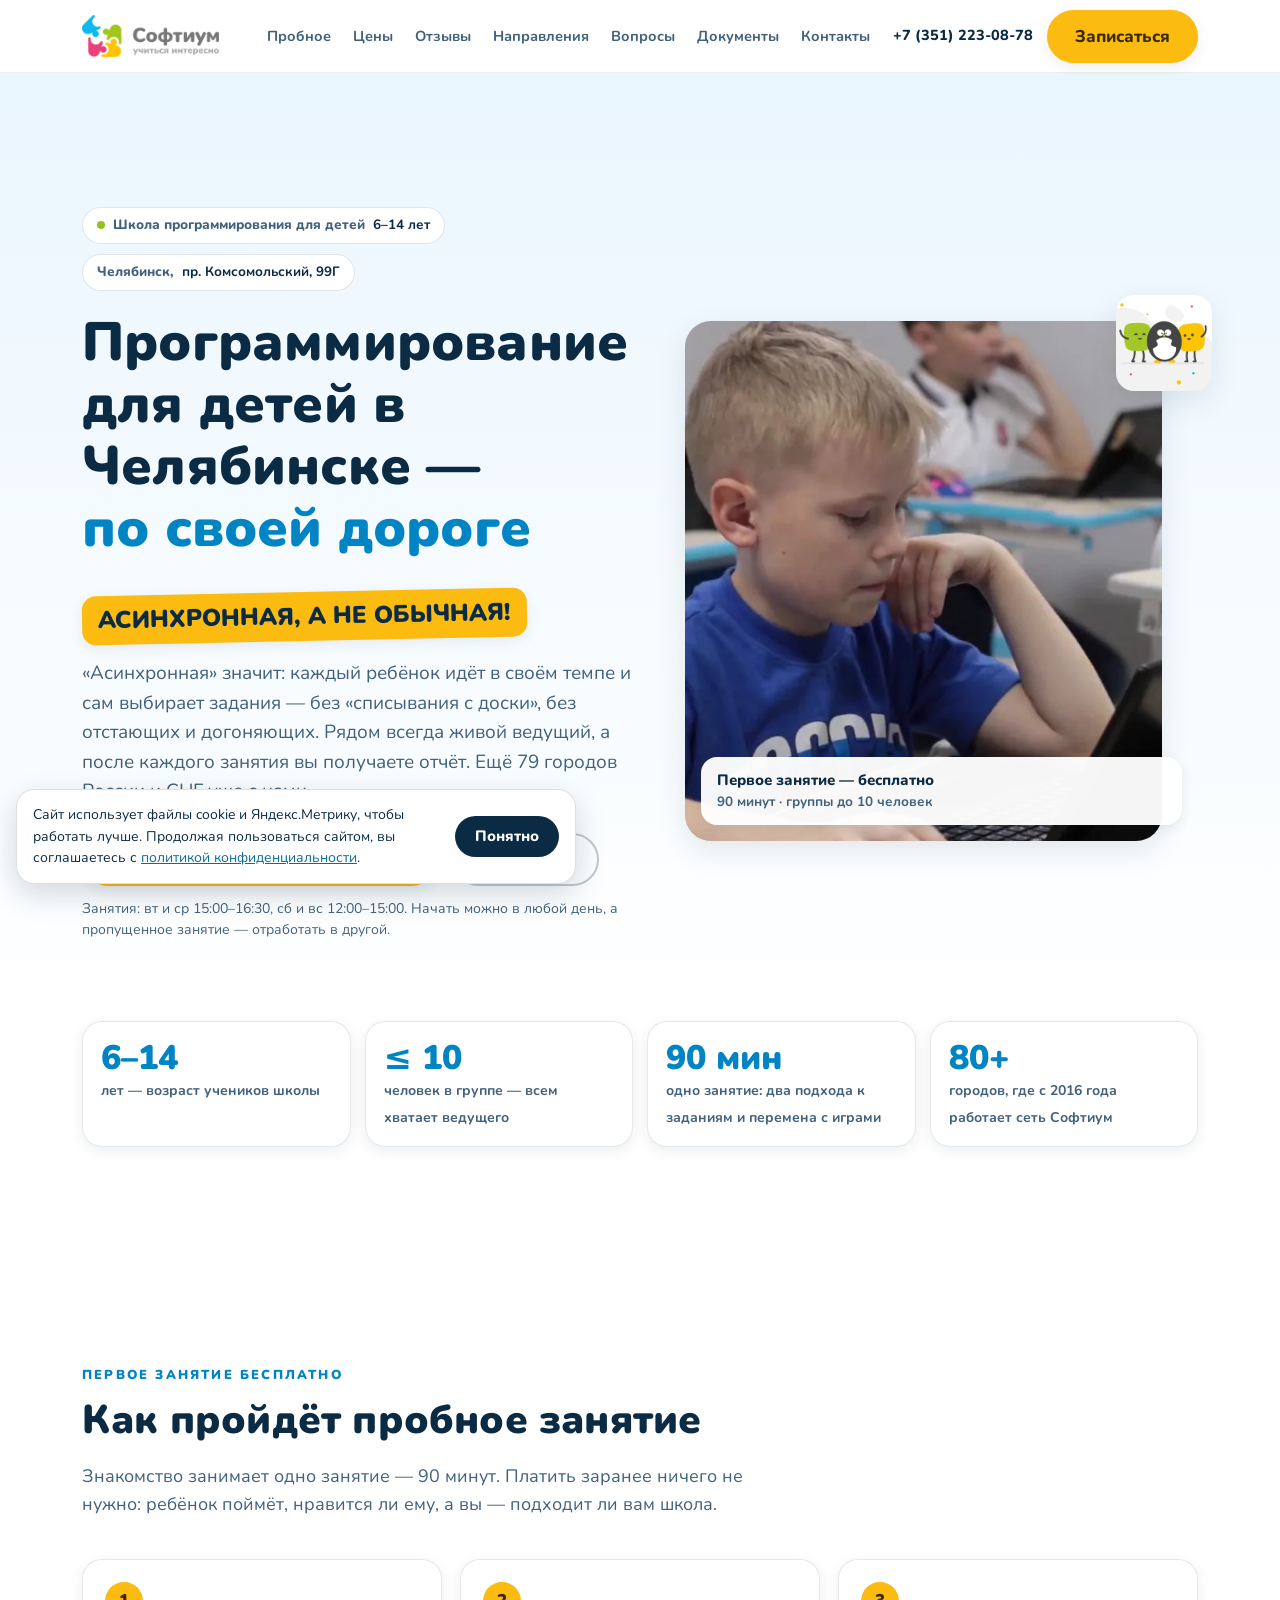
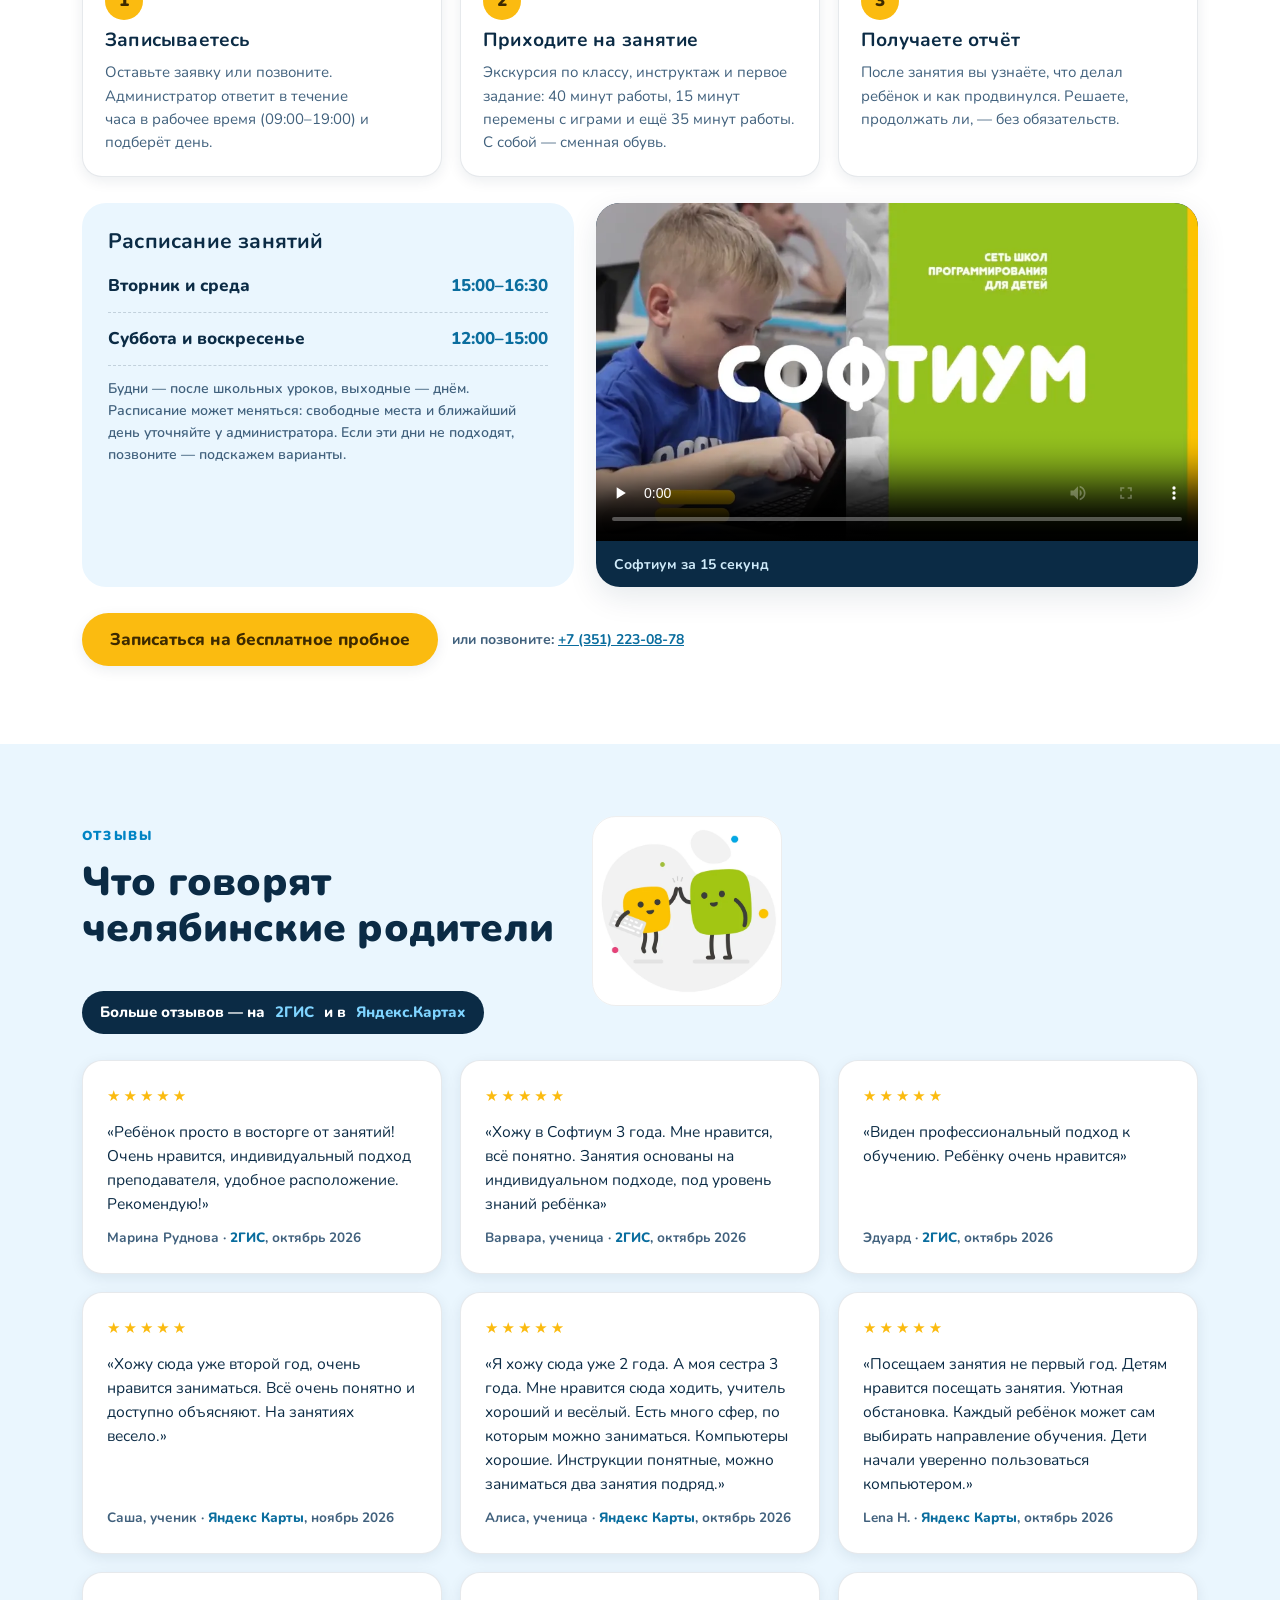
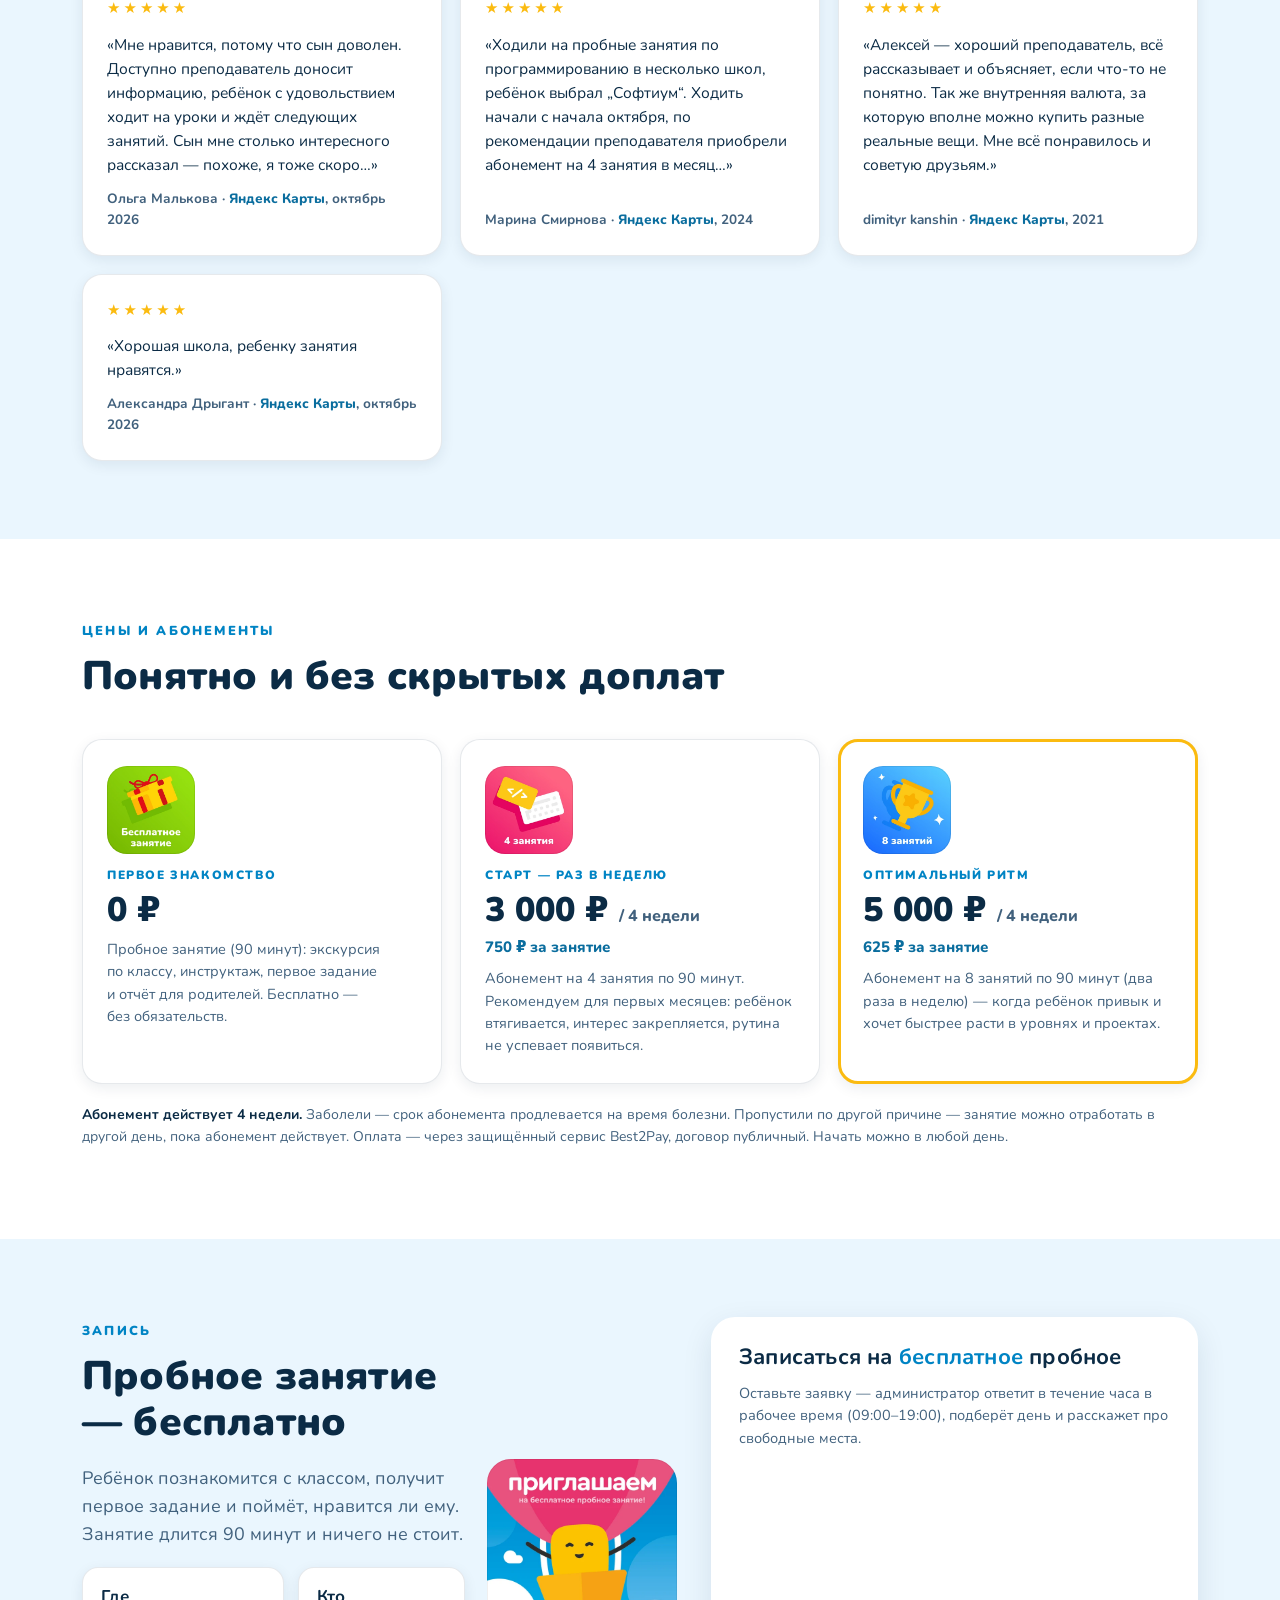
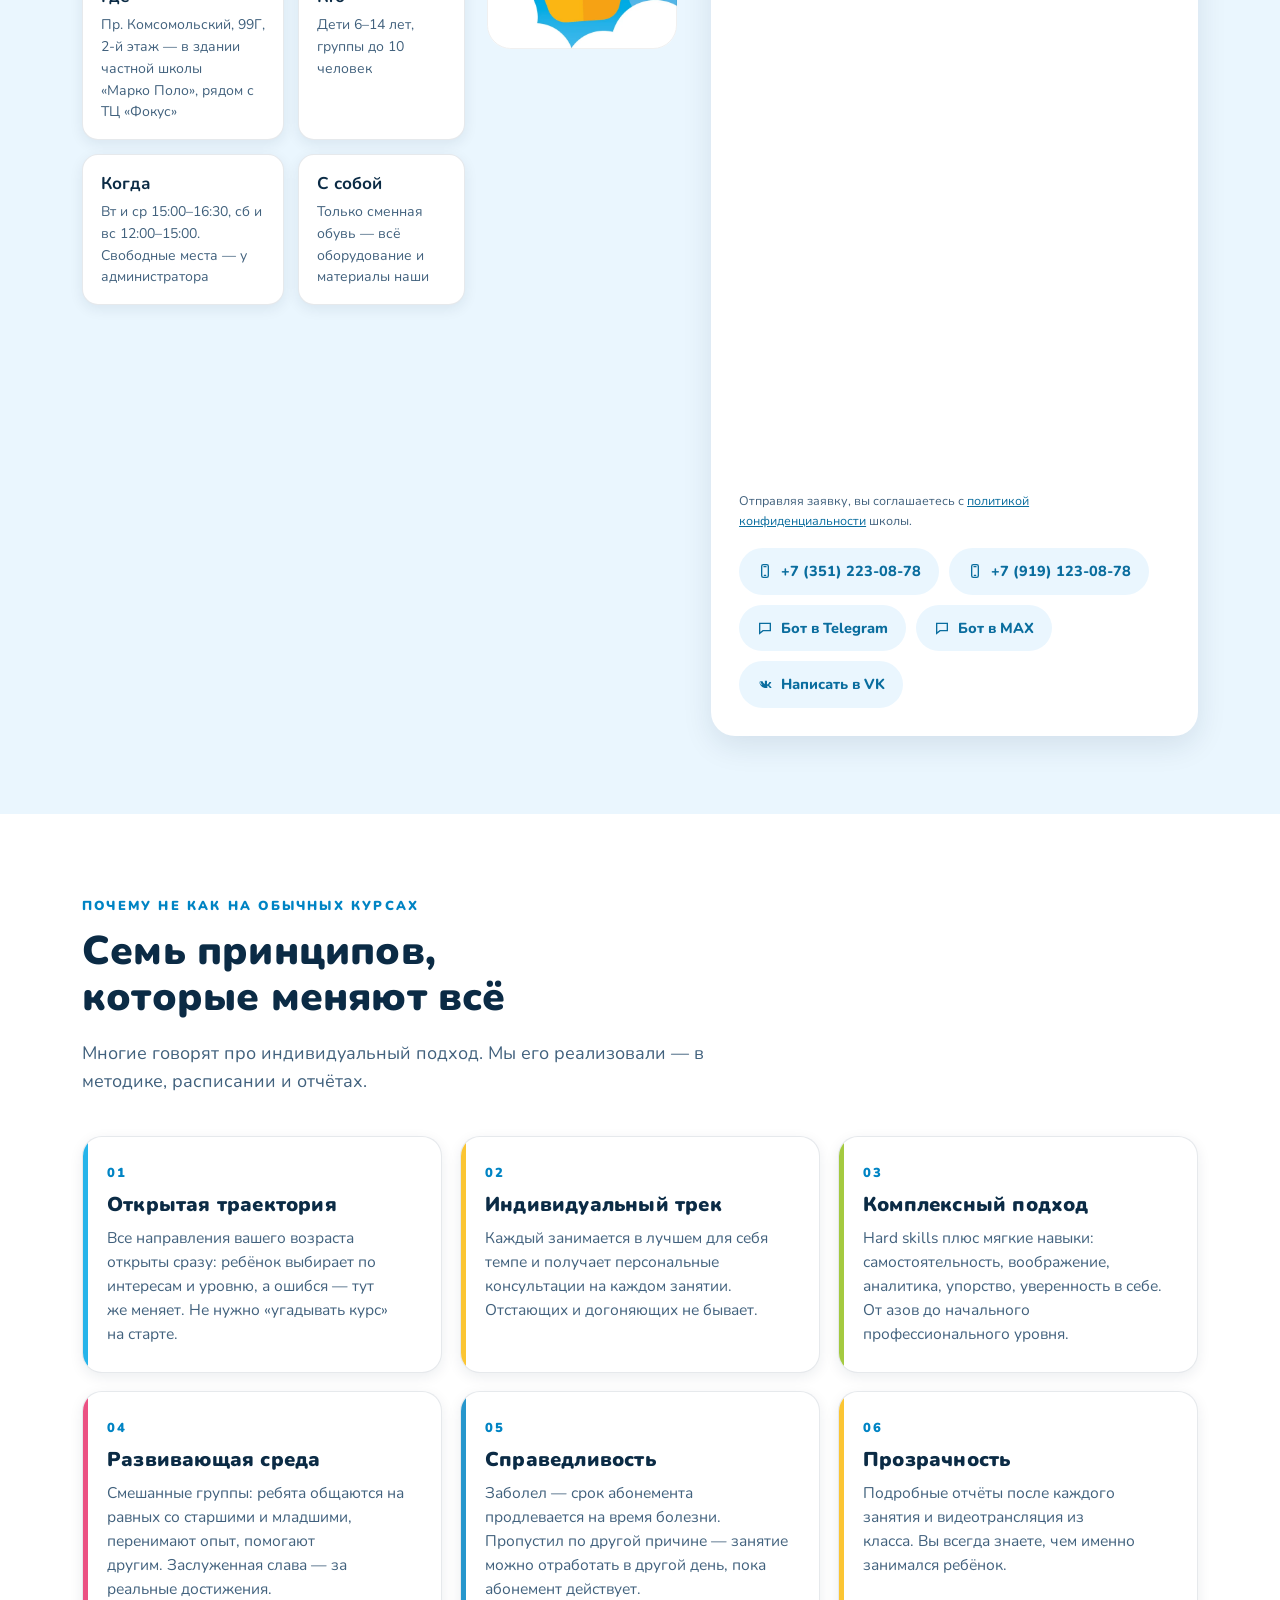
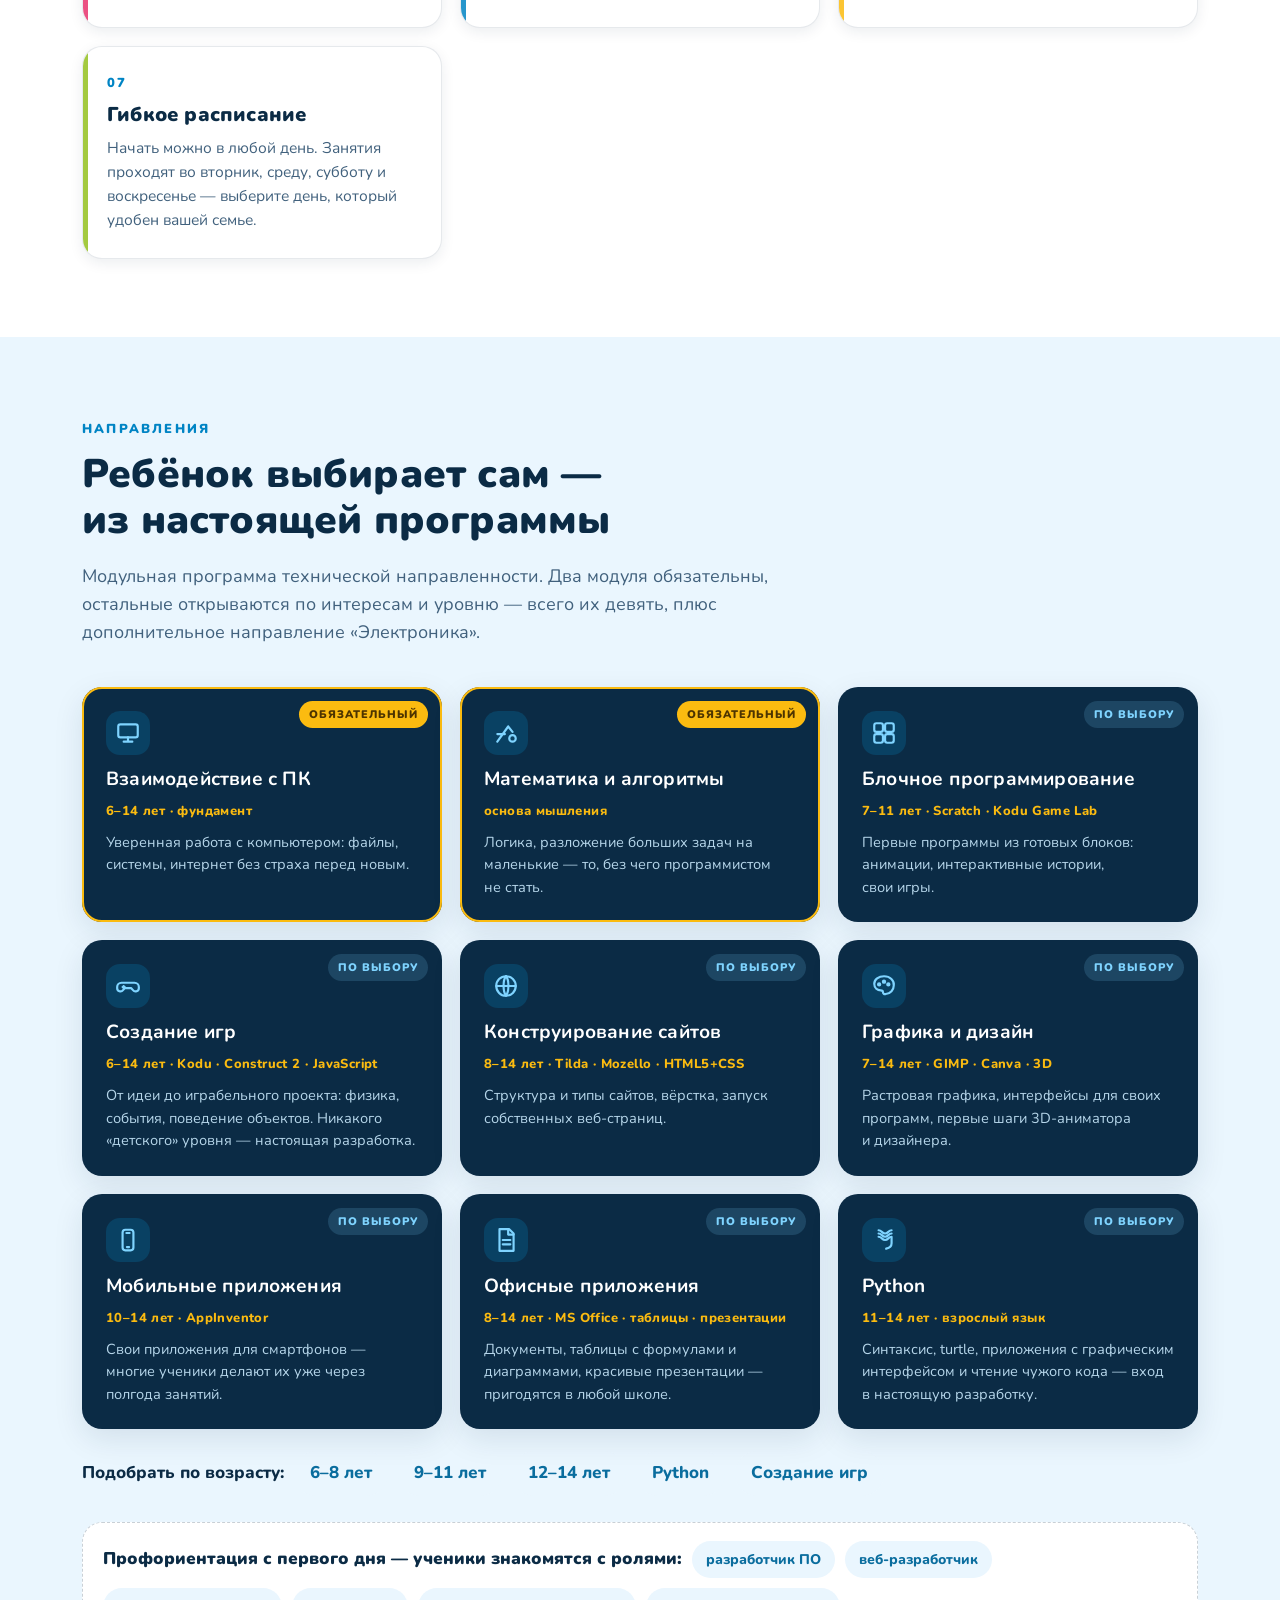
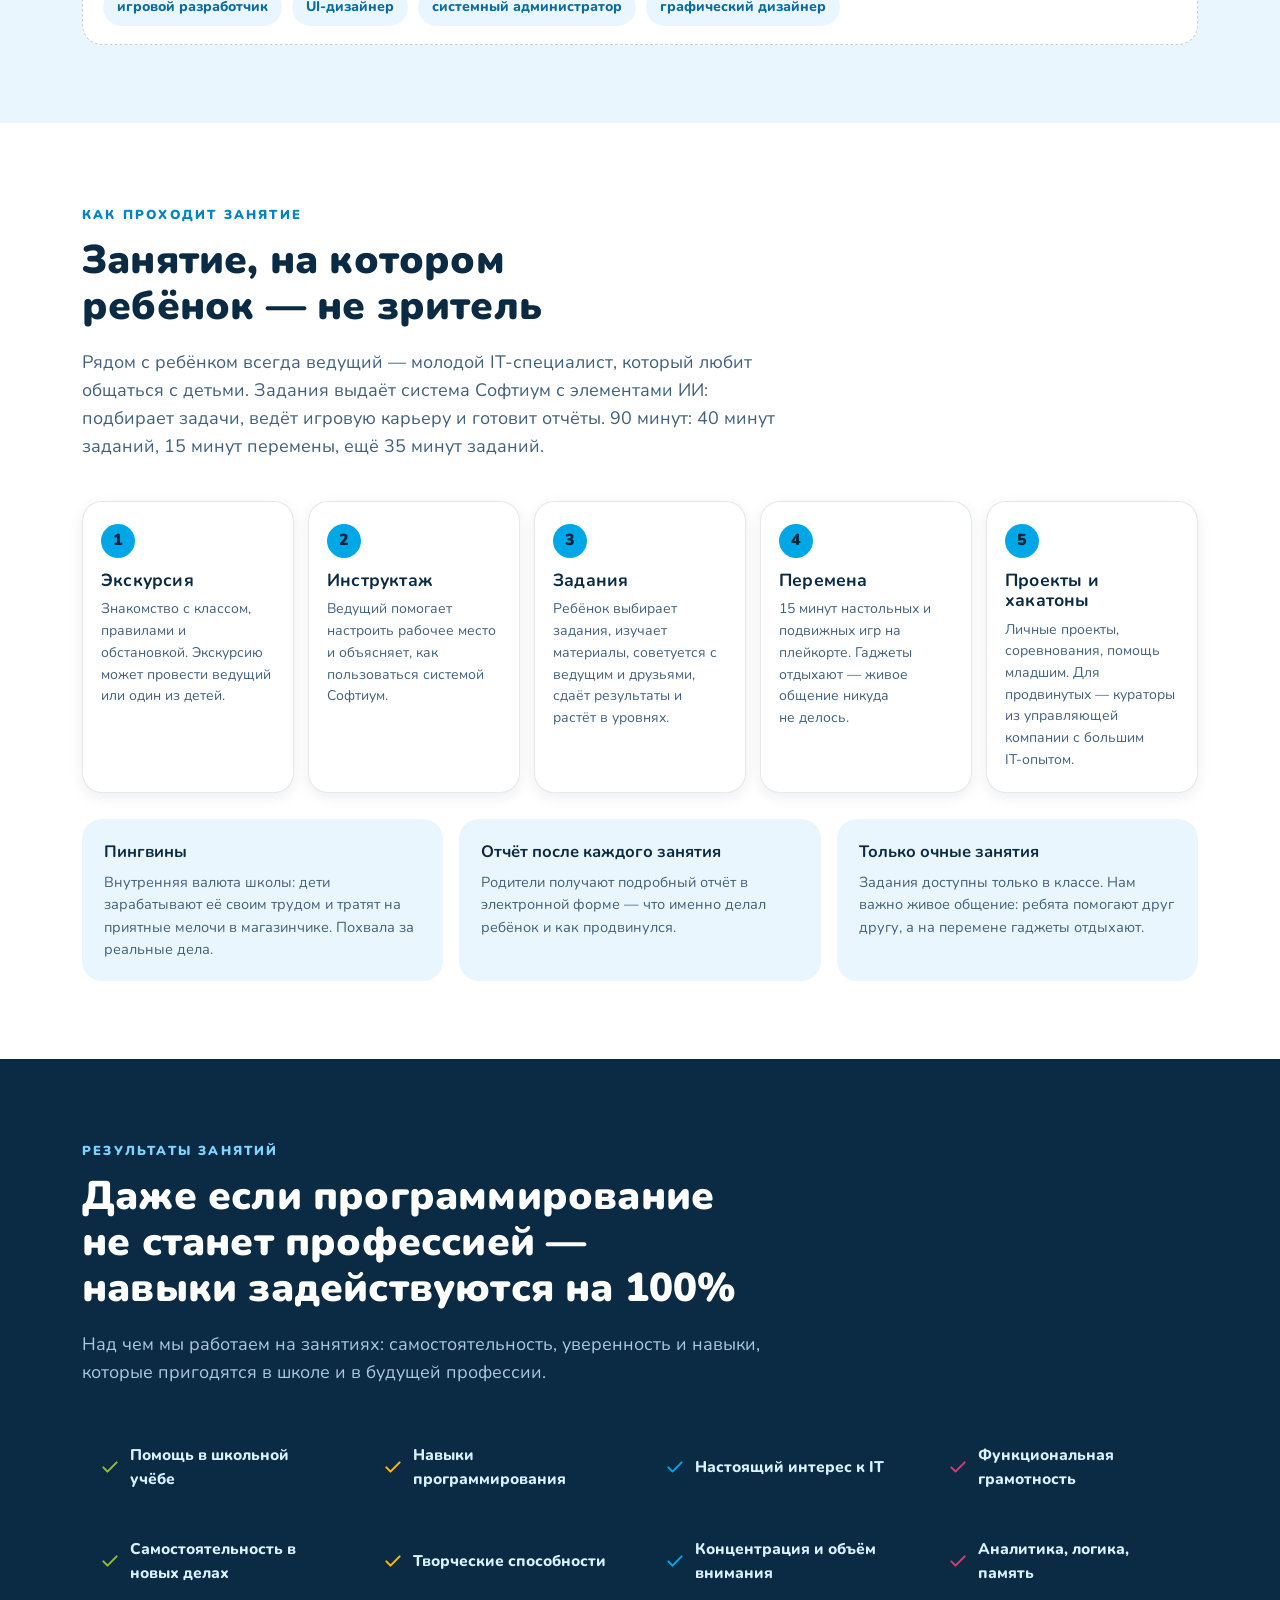
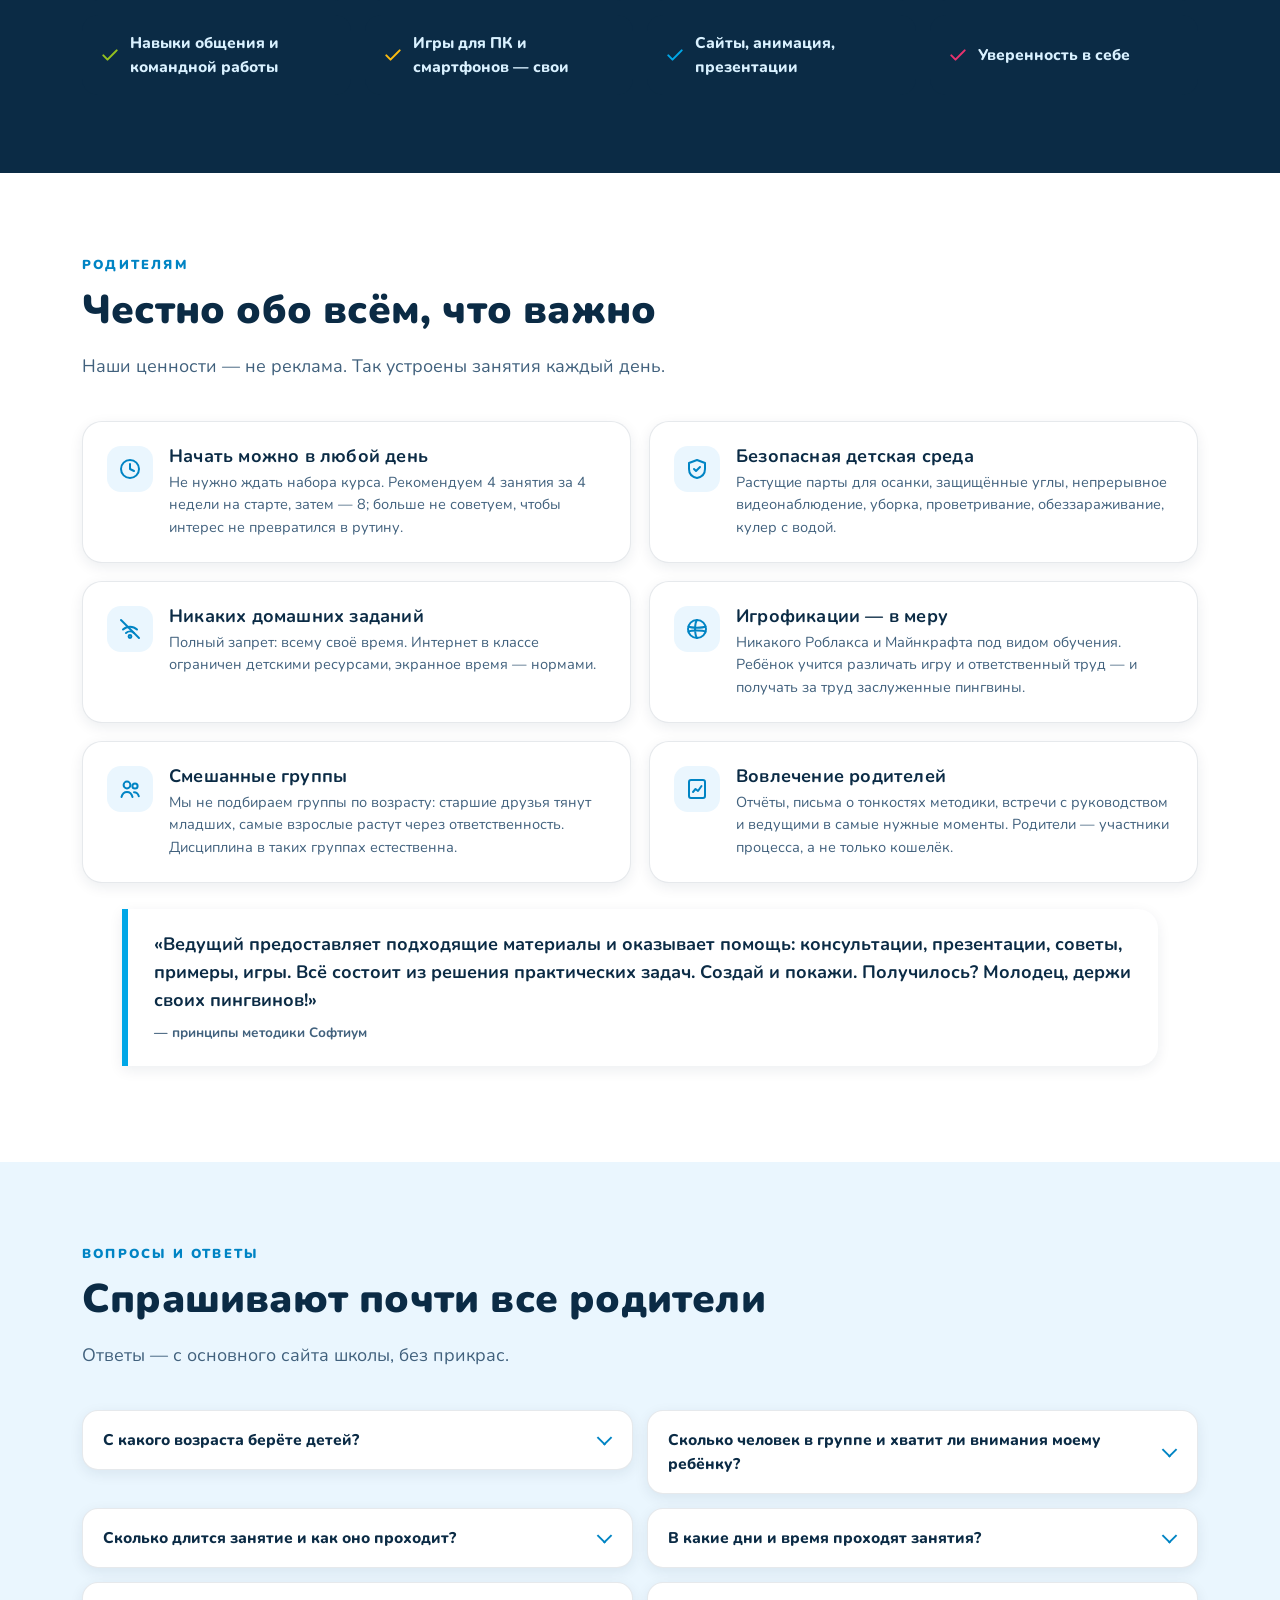
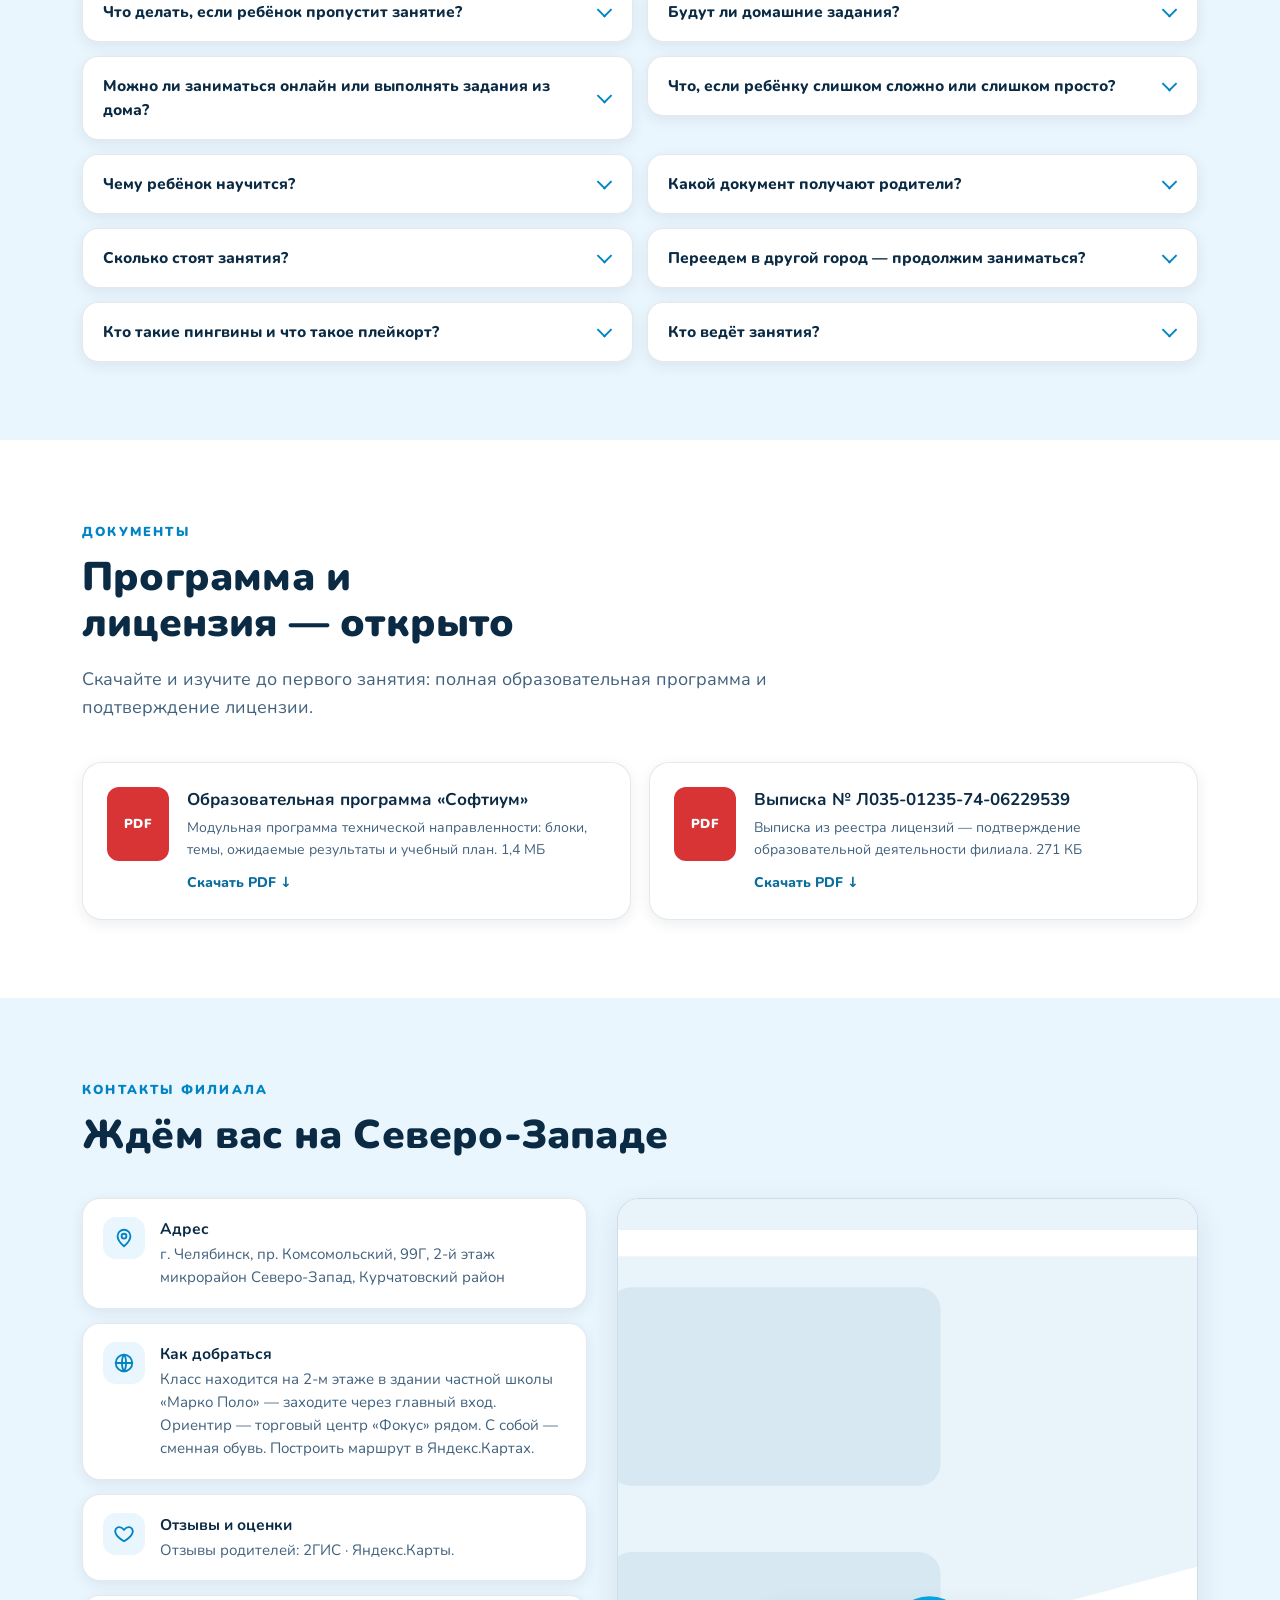
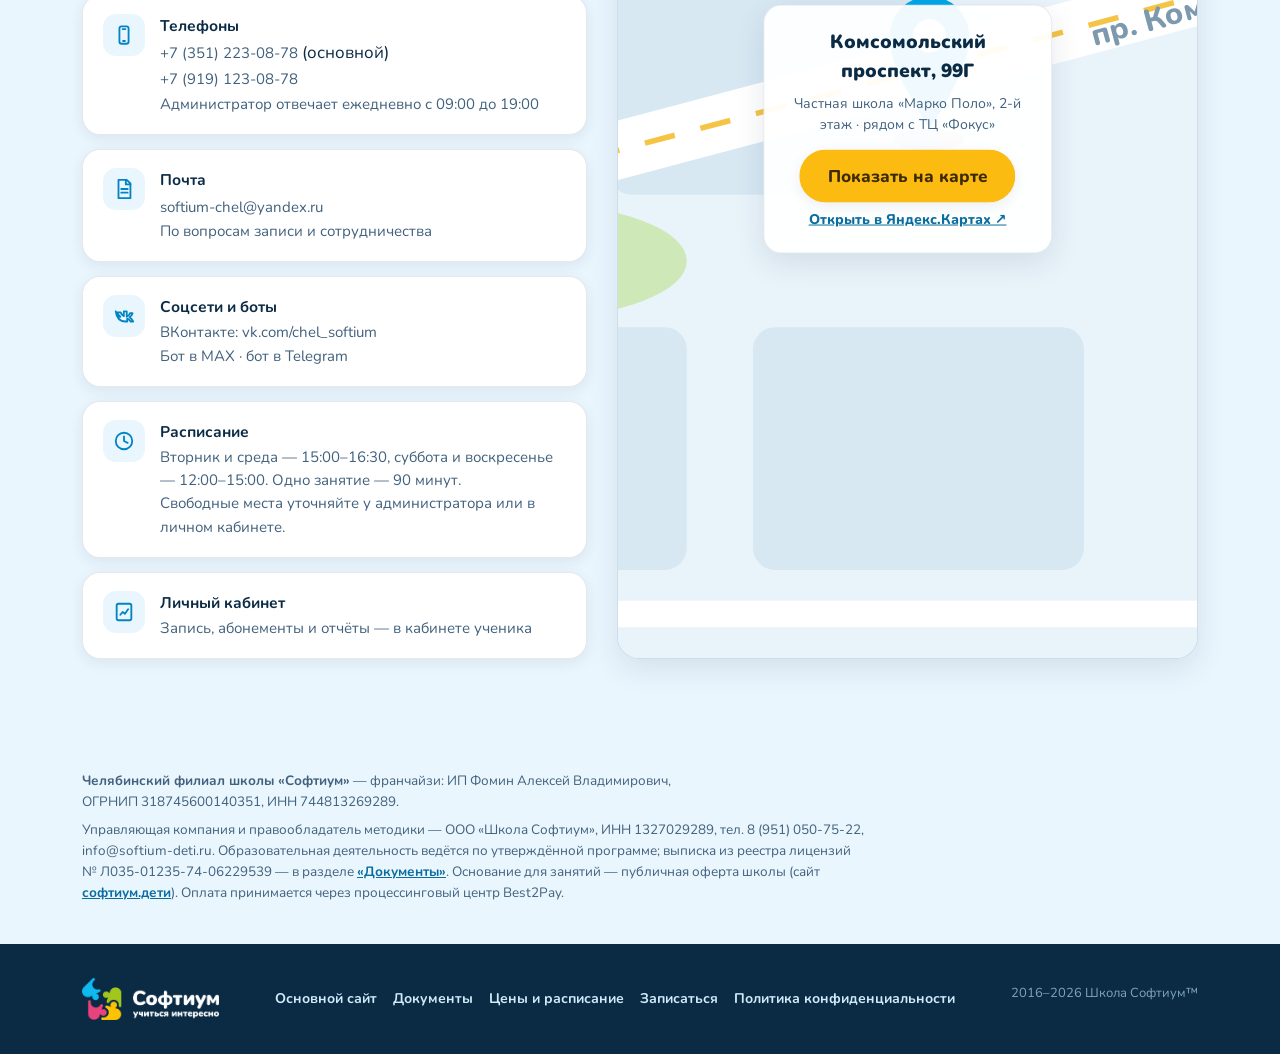
==== commit f02d02a9: "Отзывы: +7 карточек с Яндекс Карт (всего 10)" ====
--- a/index.html
+++ b/index.html
@@ -427,6 +427,41 @@
         <blockquote>«Виден профессиональный подход к обучению. Ребёнку очень нравится»</blockquote>
         <div class="who">Эдуард · <a href="https://2gis.ru/chelyabinsk/firm/70000001033396096" target="_blank" rel="noopener">2ГИС</a>, октябрь 2026</div>
       </article>
+      <article class="review reveal">
+        <div class="stars" aria-label="Оценка 5 из 5">★★★★★</div>
+        <blockquote>«Хожу сюда уже второй год, очень нравится заниматься. Всё очень понятно и доступно объясняют. На занятиях весело.»</blockquote>
+        <div class="who">Саша, ученик · <a href="https://yandex.ru/maps/org/softium/117984882932/" target="_blank" rel="noopener">Яндекс Карты</a>, ноябрь 2026</div>
+      </article>
+      <article class="review reveal">
+        <div class="stars" aria-label="Оценка 5 из 5">★★★★★</div>
+        <blockquote>«Я хожу сюда уже 2 года. А моя сестра 3 года. Мне нравится сюда ходить, учитель хороший и весёлый. Есть много сфер, по которым можно заниматься. Компьютеры хорошие. Инструкции понятные, можно заниматься два занятия подряд.»</blockquote>
+        <div class="who">Алиса, ученица · <a href="https://yandex.ru/maps/org/softium/117984882932/" target="_blank" rel="noopener">Яндекс Карты</a>, октябрь 2026</div>
+      </article>
+      <article class="review reveal">
+        <div class="stars" aria-label="Оценка 5 из 5">★★★★★</div>
+        <blockquote>«Посещаем занятия не первый год. Детям нравится посещать занятия. Уютная обстановка. Каждый ребёнок может сам выбирать направление обучения. Дети начали уверенно пользоваться компьютером.»</blockquote>
+        <div class="who">Lena H. · <a href="https://yandex.ru/maps/org/softium/117984882932/" target="_blank" rel="noopener">Яндекс Карты</a>, октябрь 2026</div>
+      </article>
+      <article class="review reveal">
+        <div class="stars" aria-label="Оценка 5 из 5">★★★★★</div>
+        <blockquote>«Мне нравится, потому что сын доволен. Доступно преподаватель доносит информацию, ребёнок с удовольствием ходит на уроки и ждёт следующих занятий. Сын мне столько интересного рассказал — похоже, я тоже скоро…»</blockquote>
+        <div class="who">Ольга Малькова · <a href="https://yandex.ru/maps/org/softium/117984882932/" target="_blank" rel="noopener">Яндекс Карты</a>, октябрь 2026</div>
+      </article>
+      <article class="review reveal">
+        <div class="stars" aria-label="Оценка 5 из 5">★★★★★</div>
+        <blockquote>«Ходили на пробные занятия по программированию в несколько школ, ребёнок выбрал „Софтиум“. Ходить начали с начала октября, по рекомендации преподавателя приобрели абонемент на 4 занятия в месяц…»</blockquote>
+        <div class="who">Марина Смирнова · <a href="https://yandex.ru/maps/org/softium/117984882932/" target="_blank" rel="noopener">Яндекс Карты</a>, 2024</div>
+      </article>
+      <article class="review reveal">
+        <div class="stars" aria-label="Оценка 5 из 5">★★★★★</div>
+        <blockquote>«Алексей — хороший преподаватель, всё рассказывает и объясняет, если что-то не понятно. Так же внутренняя валюта, за которую вполне можно купить разные реальные вещи. Мне всё понравилось и советую друзьям.»</blockquote>
+        <div class="who">dimityr kanshin · <a href="https://yandex.ru/maps/org/softium/117984882932/" target="_blank" rel="noopener">Яндекс Карты</a>, 2021</div>
+      </article>
+      <article class="review reveal">
+        <div class="stars" aria-label="Оценка 5 из 5">★★★★★</div>
+        <blockquote>«Хорошая школа, ребенку занятия нравятся.»</blockquote>
+        <div class="who">Александра Дрыгант · <a href="https://yandex.ru/maps/org/softium/117984882932/" target="_blank" rel="noopener">Яндекс Карты</a>, октябрь 2026</div>
+      </article>
     </div>
   </div>
 </section>
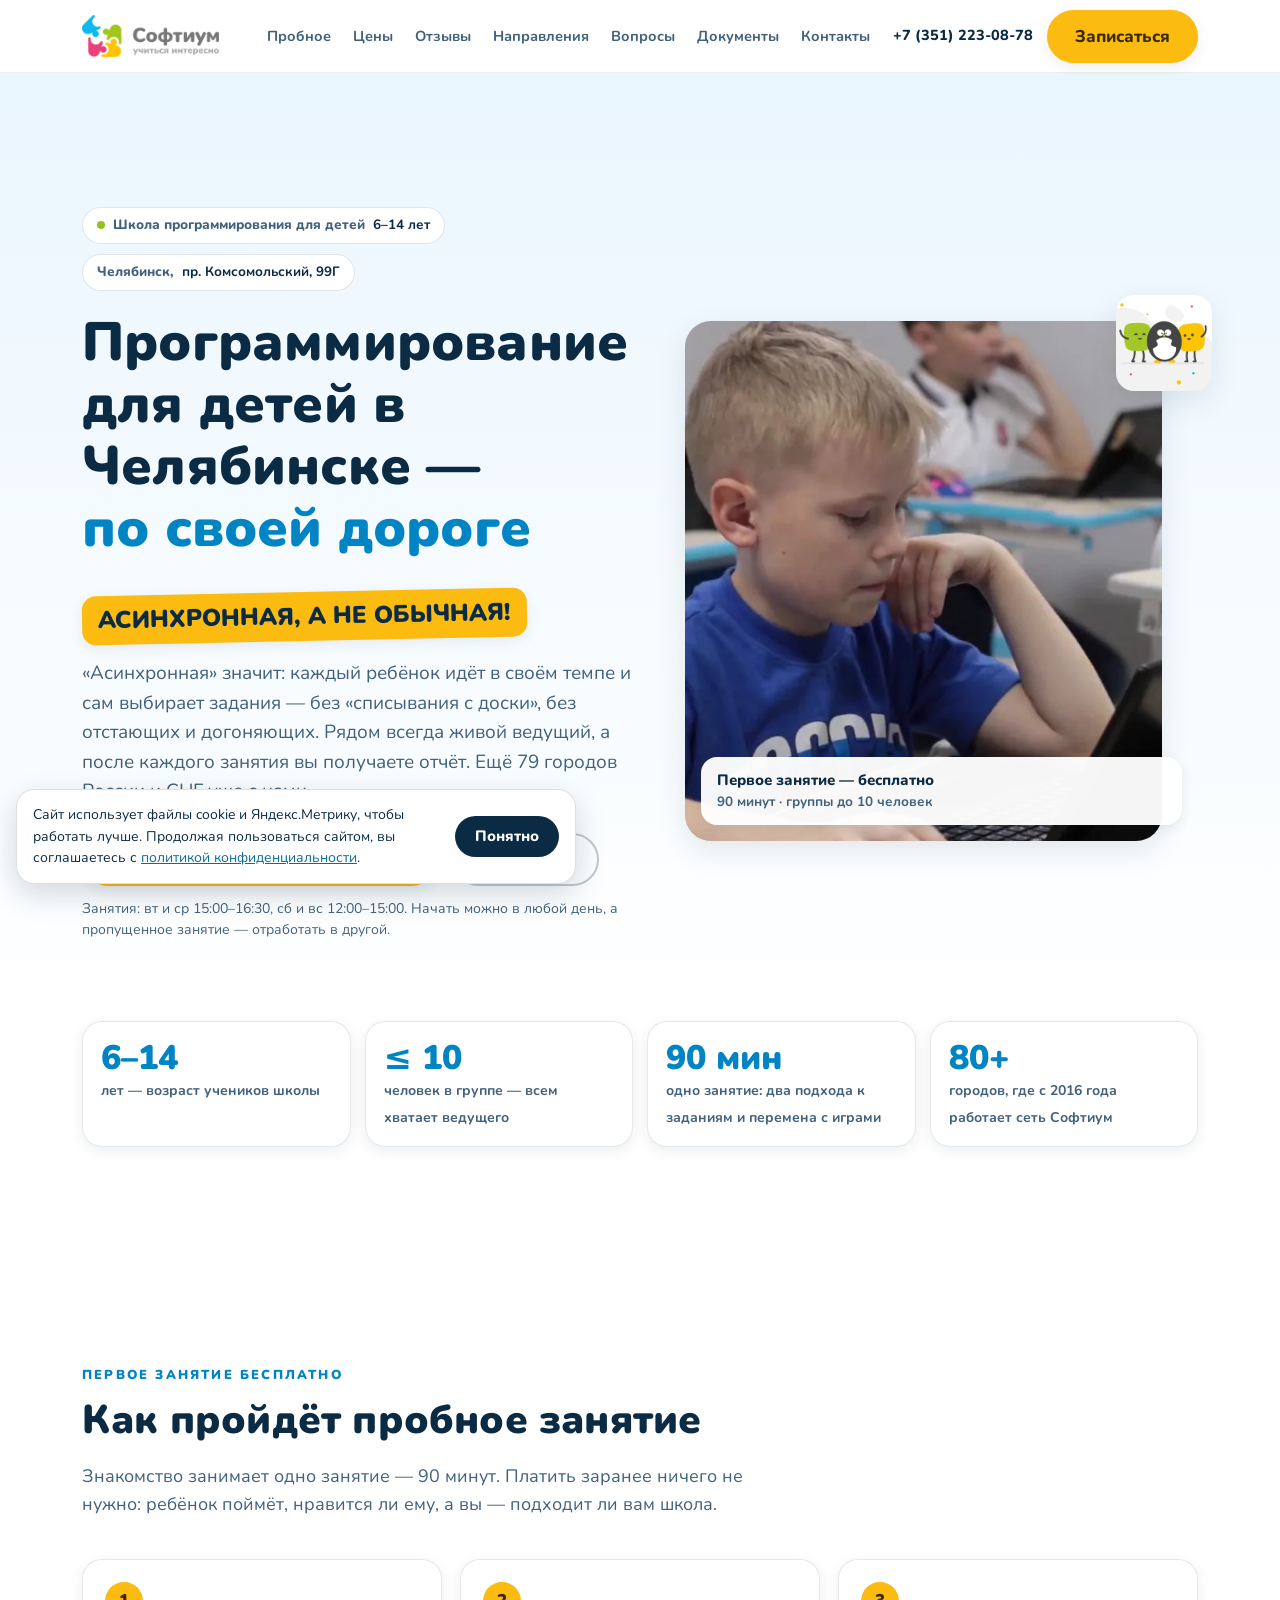
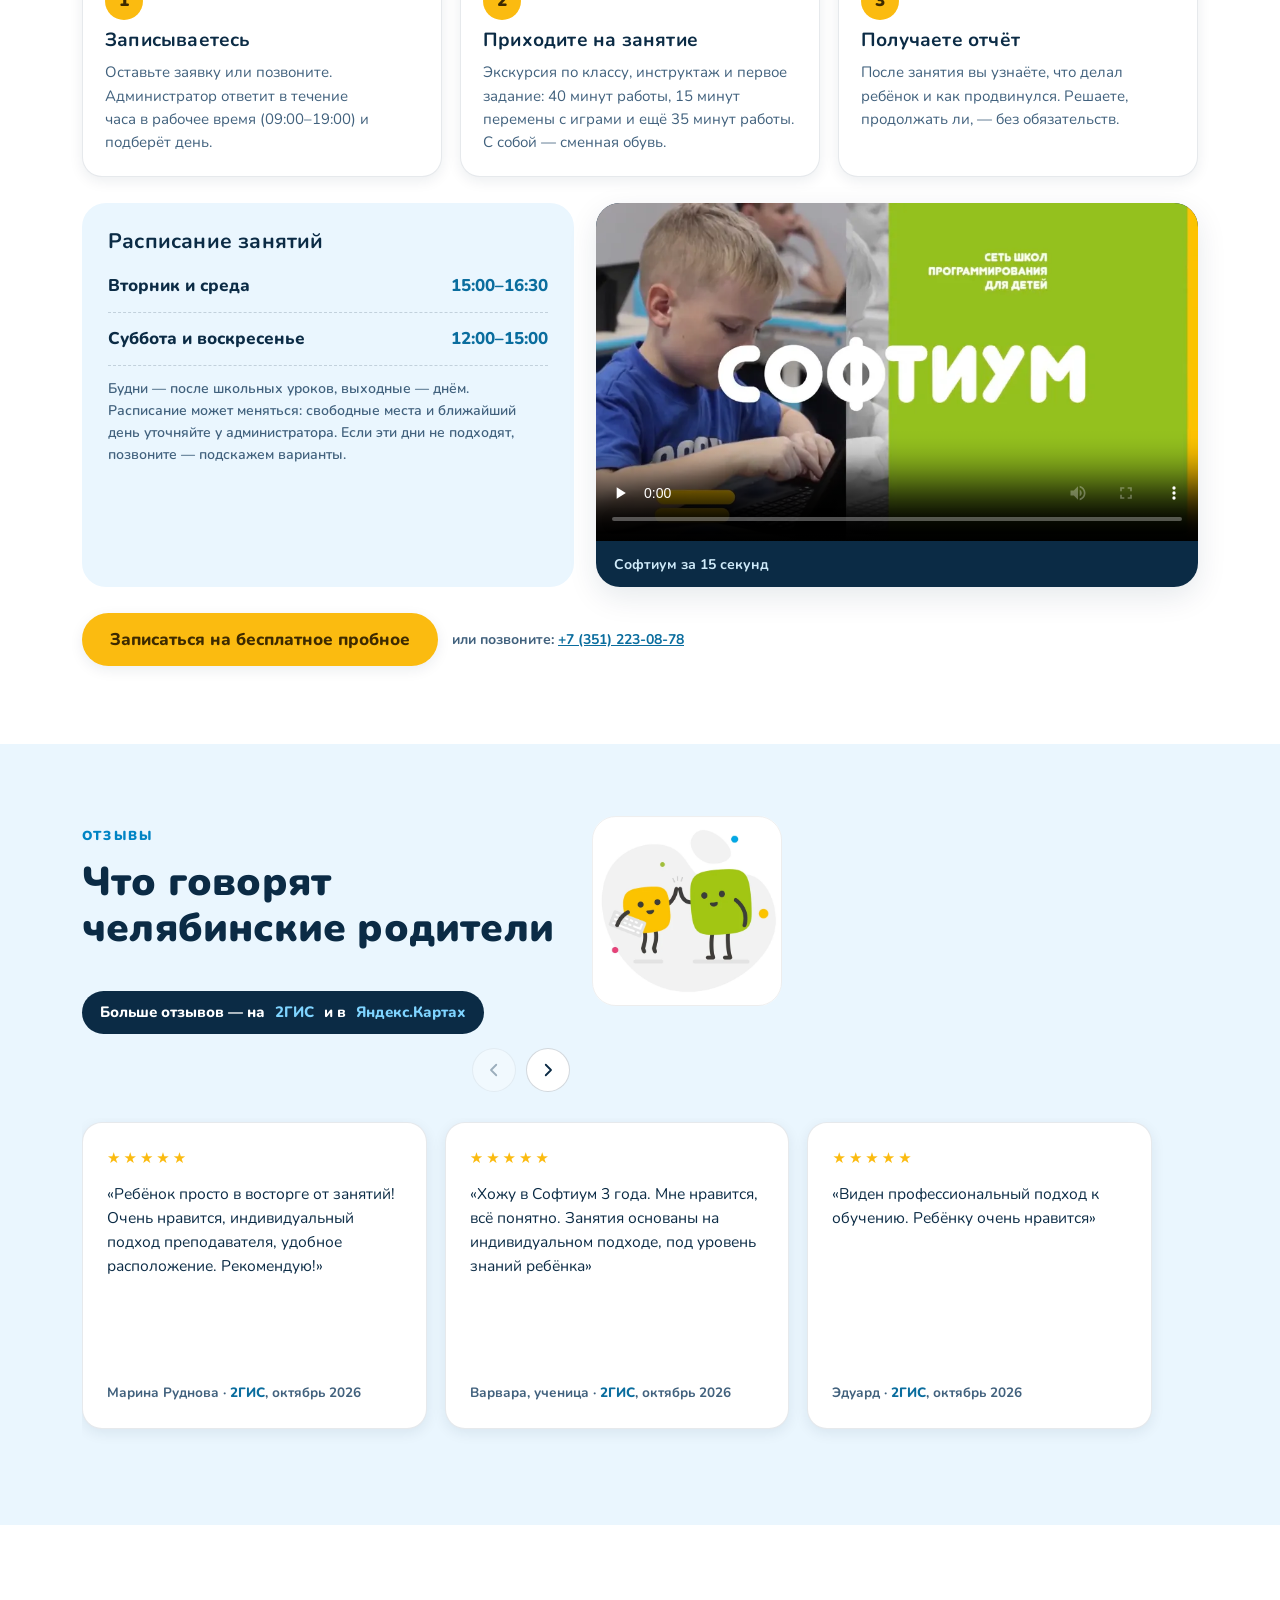
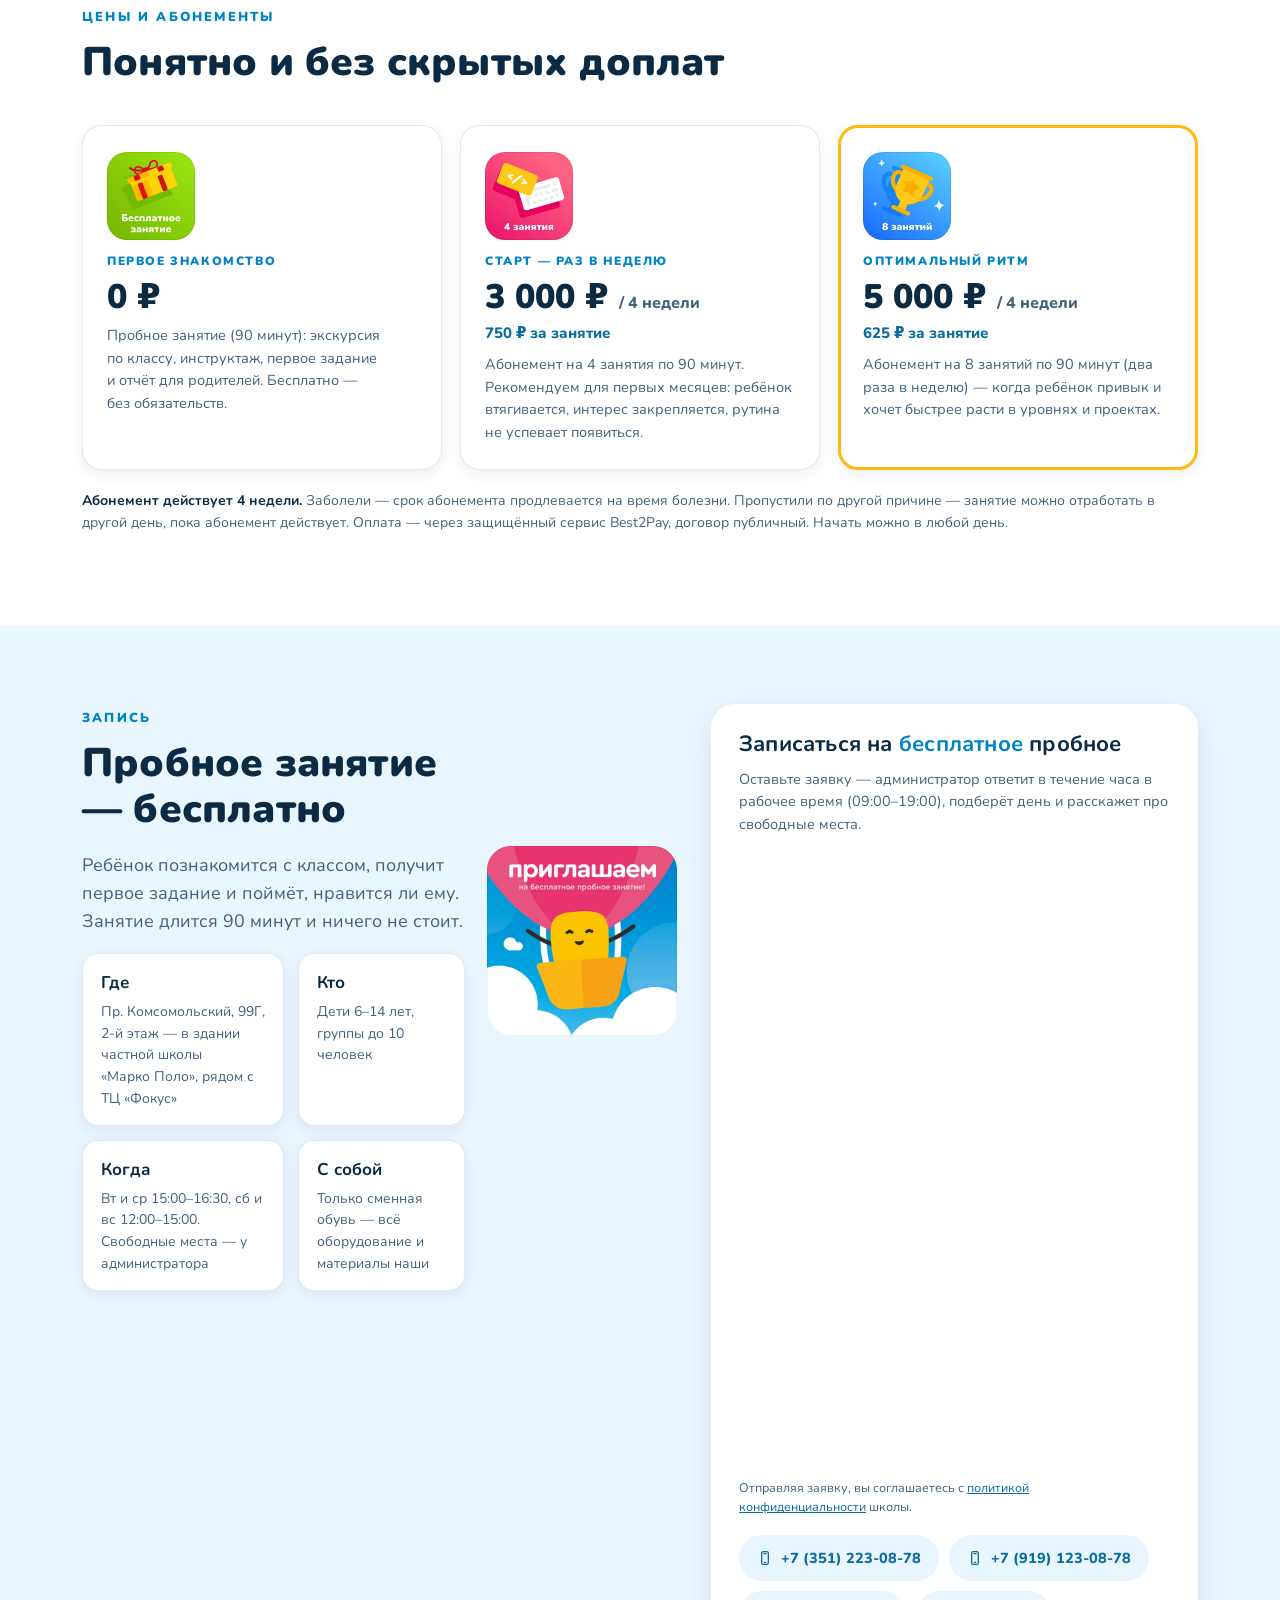
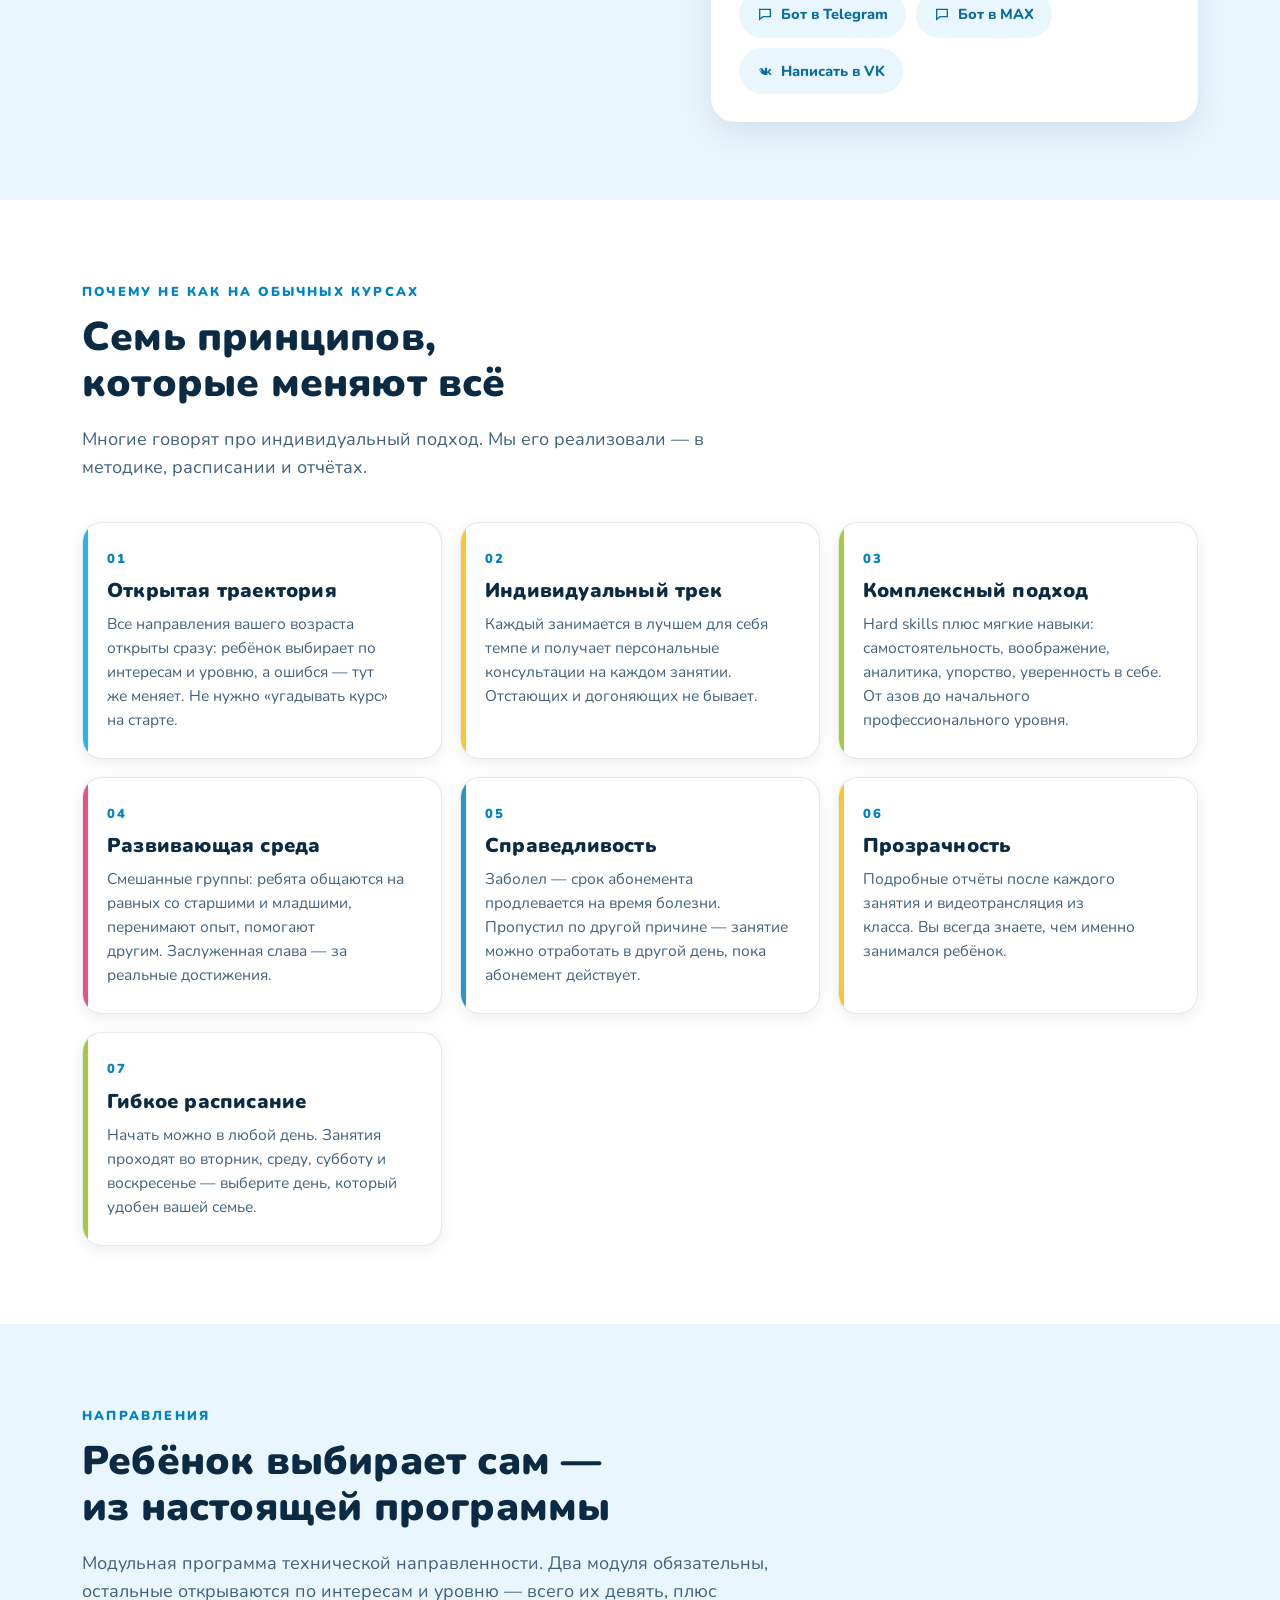
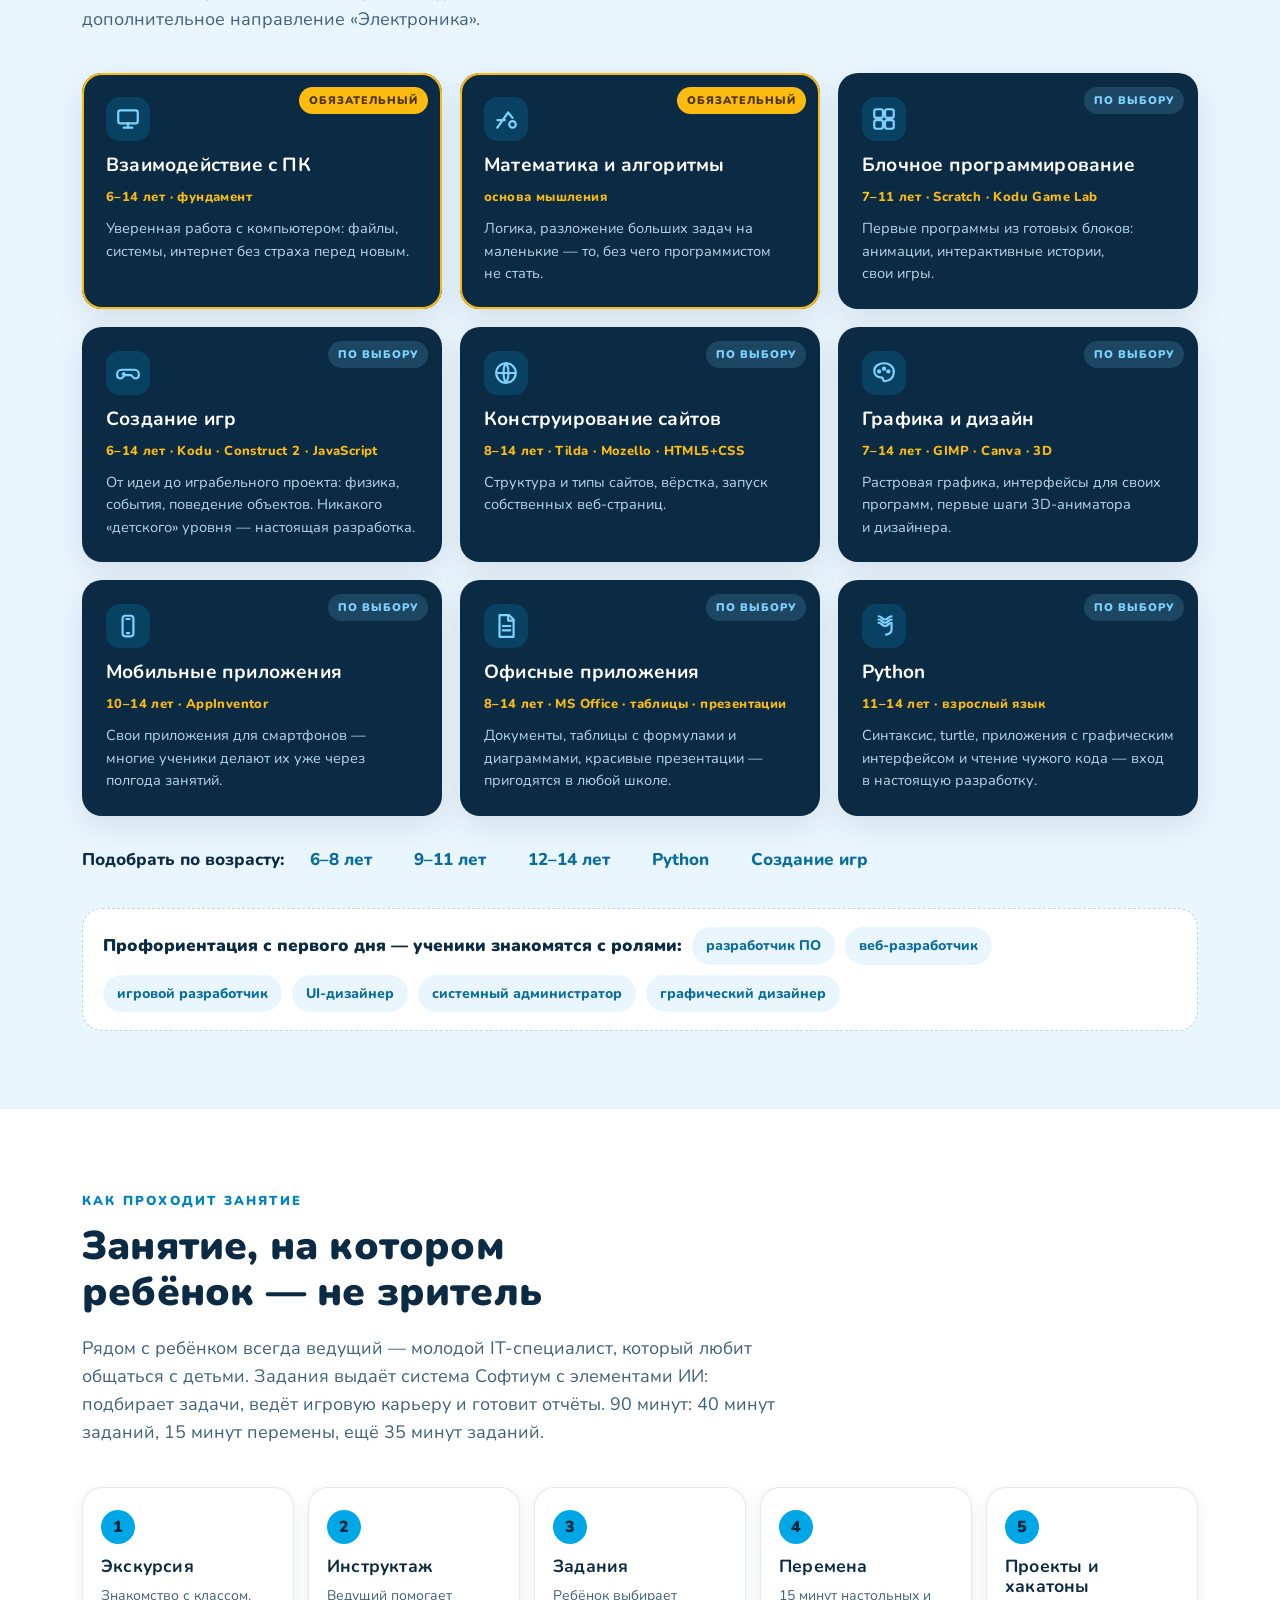
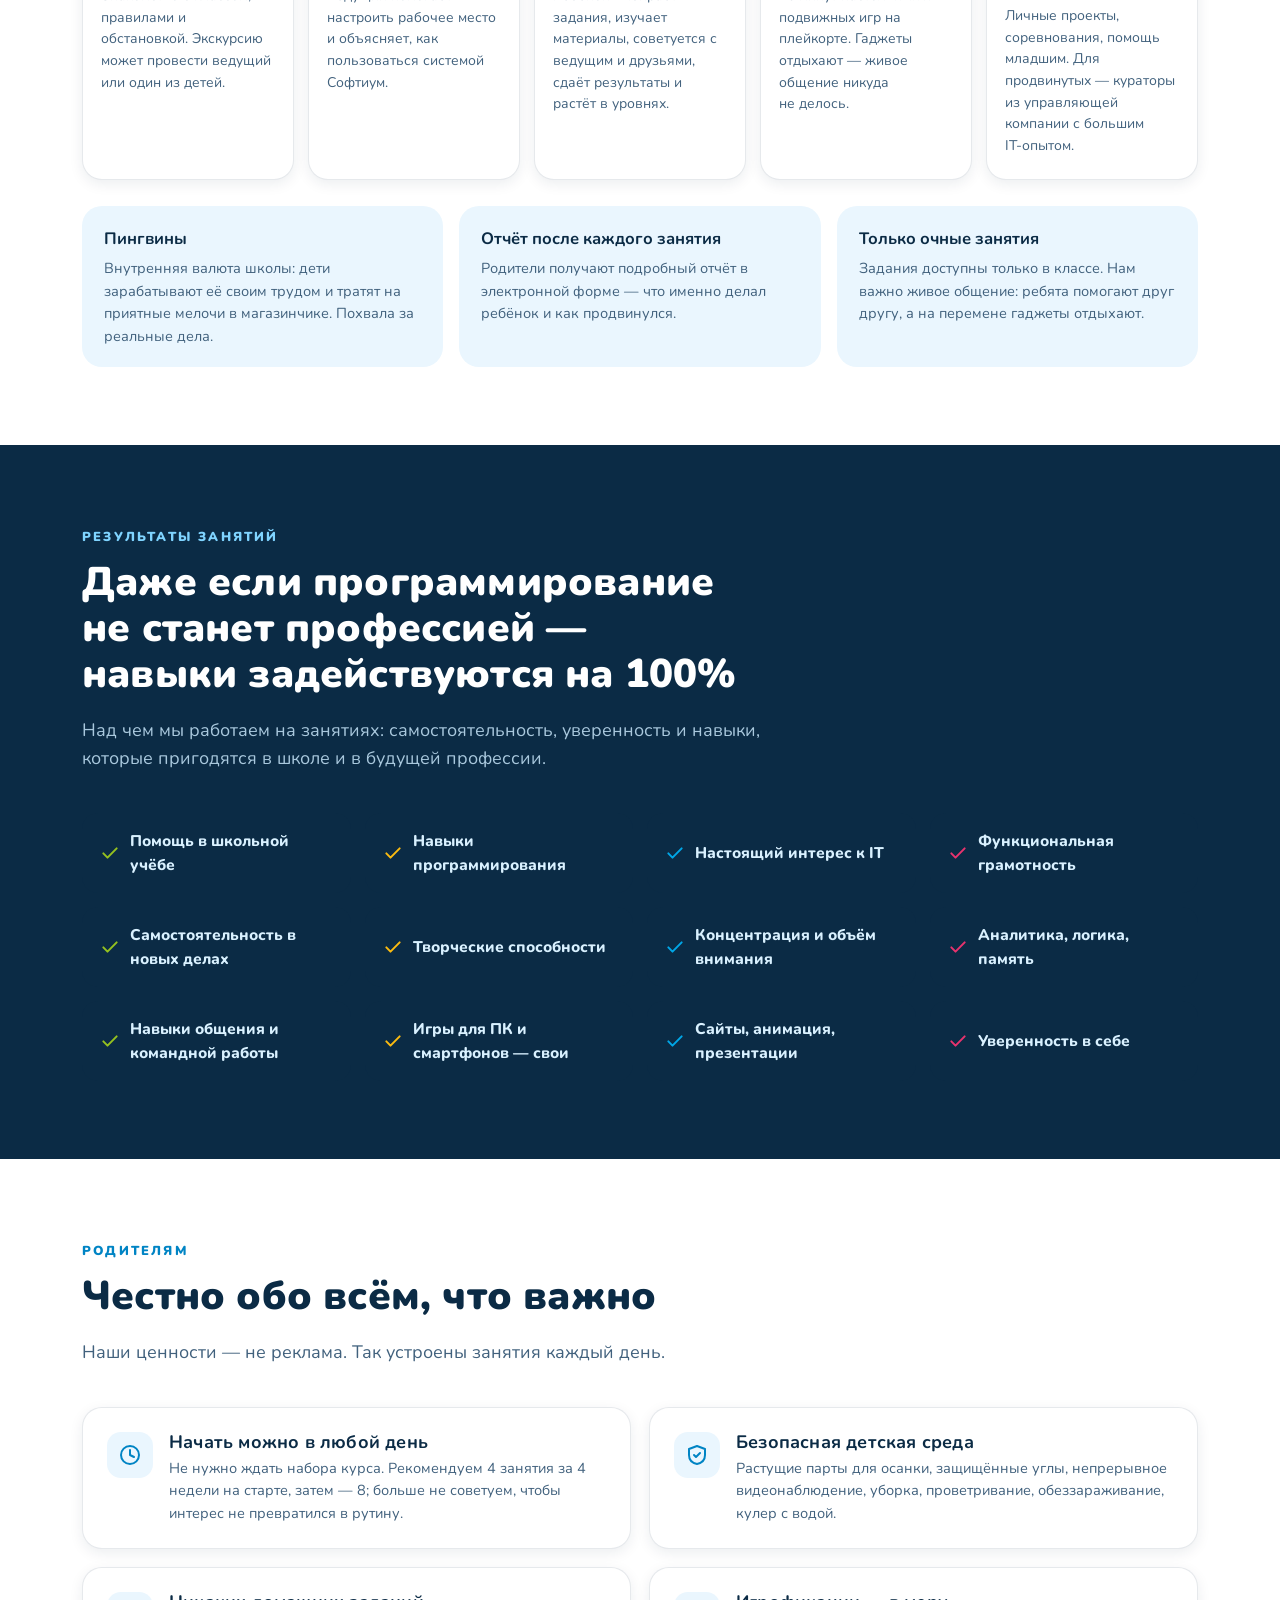
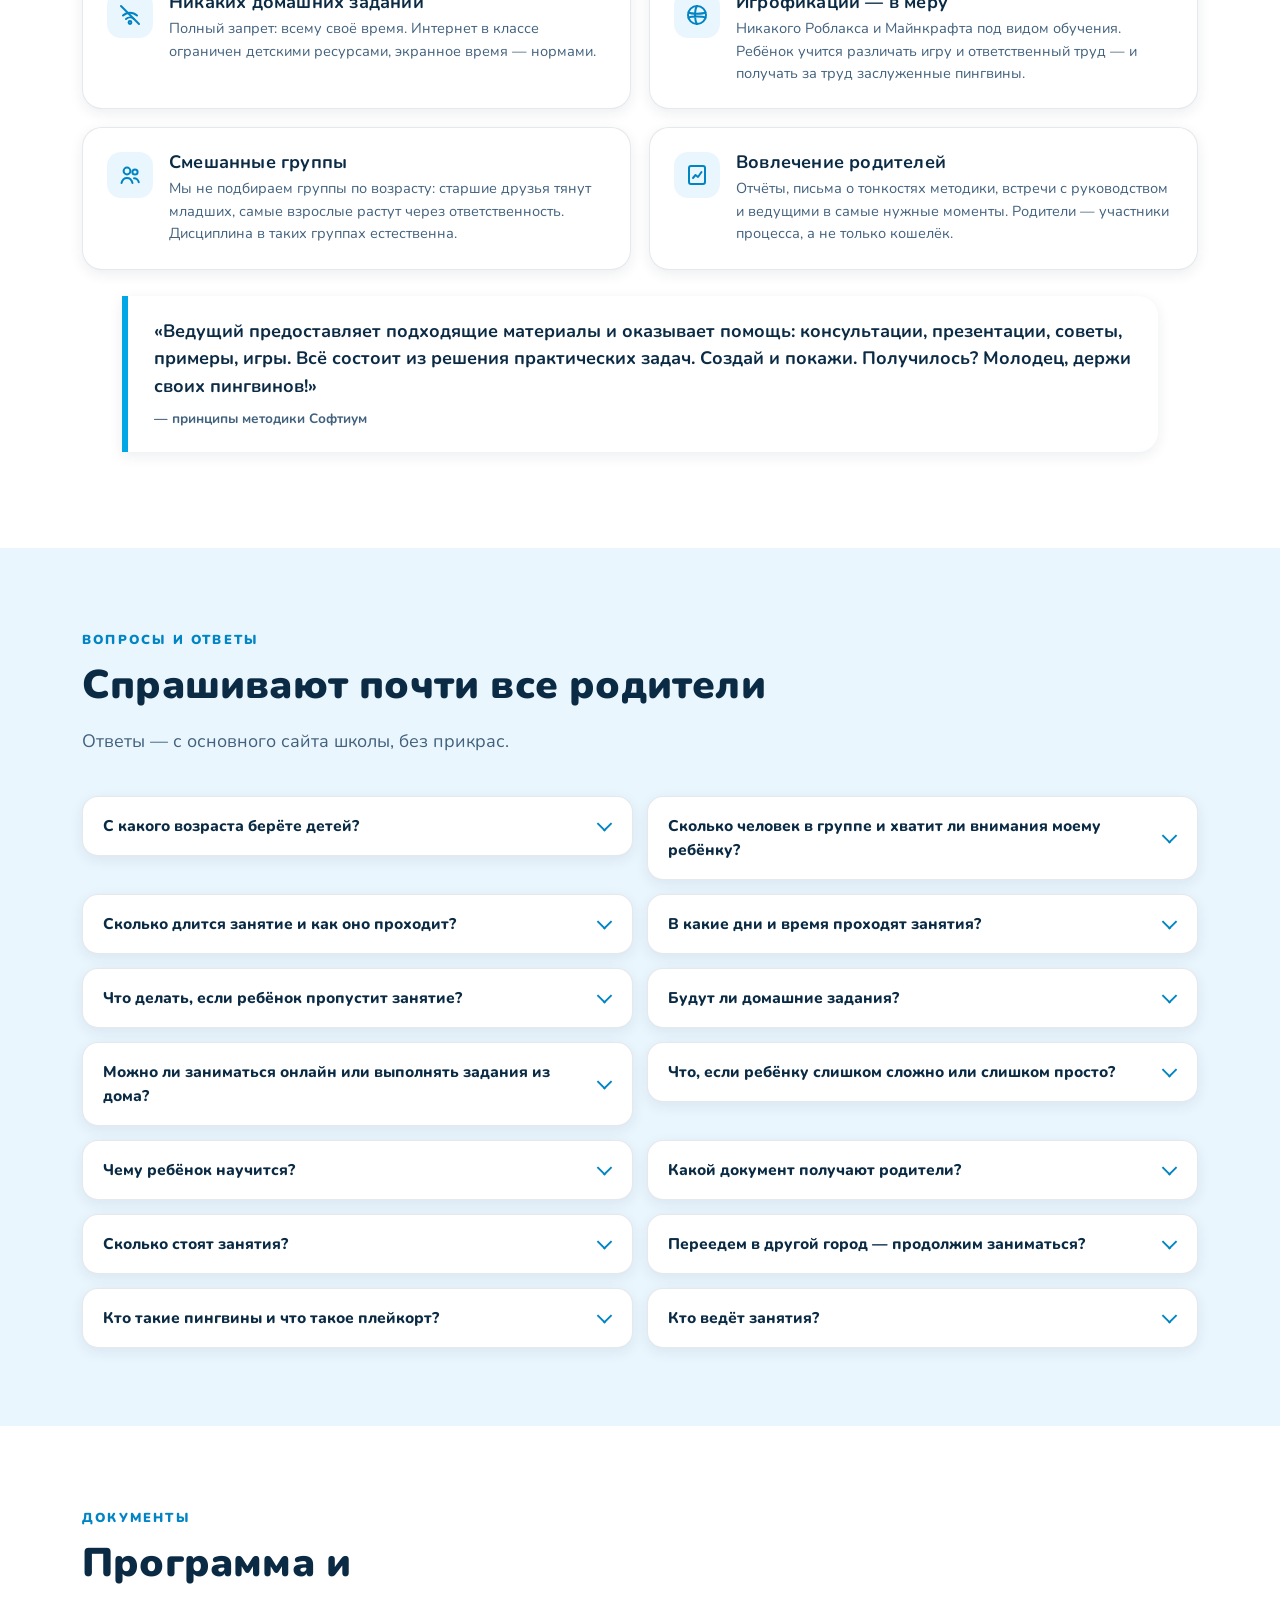
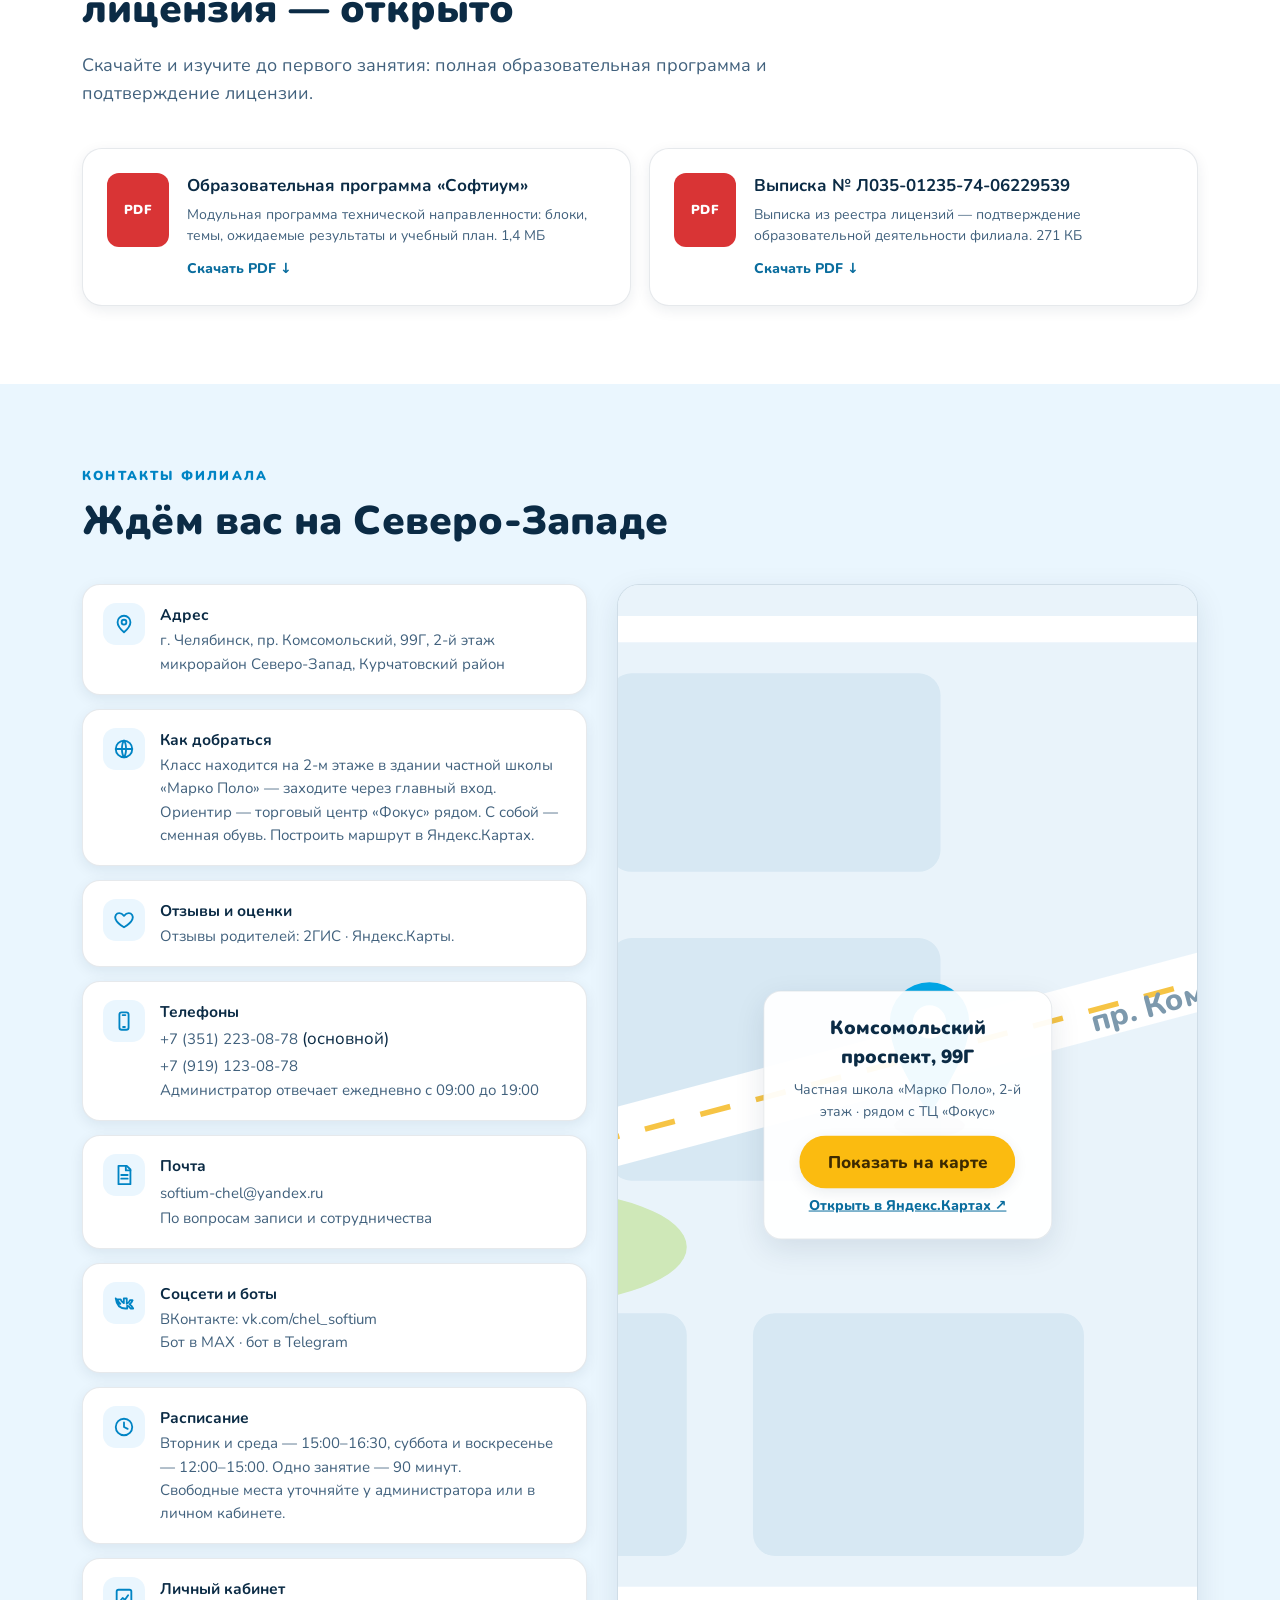
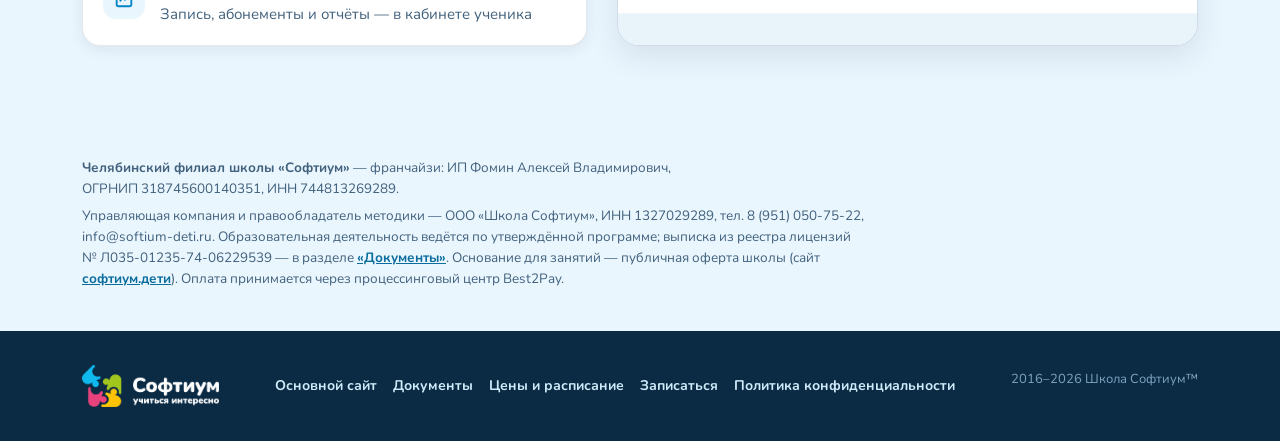
==== commit 45217ede: "Отзывы: горизонтальная лента со стрелками и scroll-snap" ====
--- a/index.html
+++ b/index.html
@@ -410,8 +410,12 @@
     </div>
     <div class="rev-head reveal">
       <span class="rev-badge">Больше отзывов — на <a href="https://2gis.ru/chelyabinsk/firm/70000001033396096" target="_blank" rel="noopener">2ГИС</a> и в <a href="https://yandex.ru/maps/org/softium/117984882932/" target="_blank" rel="noopener">Яндекс.Картах</a></span>
-    </div>
-    <div class="reviews-grid">
+      <div class="reviews-nav" aria-hidden="false">
+        <button class="rev-btn" type="button" id="revPrev" aria-label="Прокрутить отзывы влево"><svg viewBox="0 0 24 24" aria-hidden="true"><path d="M15 5l-7 7 7 7"/></svg></button>
+        <button class="rev-btn" type="button" id="revNext" aria-label="Прокрутить отзывы вправо"><svg viewBox="0 0 24 24" aria-hidden="true"><path d="M9 5l7 7-7 7"/></svg></button>
+      </div>
+    </div>
+    <div class="reviews-rail" id="revRail" tabindex="0" role="region" aria-label="Отзывы — прокручивается стрелками или перетаскиванием">
       <article class="review reveal">
         <div class="stars" aria-label="Оценка 5 из 5">★★★★★</div>
         <blockquote>«Ребёнок просто в восторге от занятий! Очень нравится, индивидуальный подход преподавателя, удобное расположение. Рекомендую!»</blockquote>
--- a/assets/css/site.css
+++ b/assets/css/site.css
@@ -418,13 +418,22 @@
 .rev-badge .stars{color:var(--sun);letter-spacing:2px}
 .rev-badge a{color:#7fd4ff;font-weight:800;text-decoration:none}
 .rev-badge a:hover{text-decoration:underline}
-.reviews-grid{display:grid;grid-template-columns:repeat(3,1fr);gap:18px}
-.review{background:#fff;border:1.5px solid rgba(11,43,69,.10);border-radius:var(--radius);padding:24px;box-shadow:var(--shadow-soft);display:flex;flex-direction:column;gap:12px}
+.reviews-nav{display:flex;gap:10px;margin-left:auto}
+.rev-btn{width:44px;height:44px;border-radius:50%;border:1.5px solid rgba(11,43,69,.18);background:#fff;cursor:pointer;display:grid;place-items:center;transition:background .15s ease,border-color .15s ease,opacity .15s ease}
+.rev-btn:hover{background:var(--mist);border-color:var(--sky-deep)}
+.rev-btn svg{width:18px;height:18px;stroke:var(--ink);fill:none;stroke-width:2.4;stroke-linecap:round;stroke-linejoin:round}
+.rev-btn[disabled]{opacity:.35;cursor:default;pointer-events:none}
+.reviews-rail{display:flex;gap:18px;overflow-x:auto;scroll-snap-type:x mandatory;padding:4px 2px 18px;scrollbar-width:thin;scrollbar-color:rgba(11,43,69,.25) transparent;-webkit-overflow-scrolling:touch}
+.reviews-rail::-webkit-scrollbar{height:8px}
+.reviews-rail::-webkit-scrollbar-track{background:transparent}
+.reviews-rail::-webkit-scrollbar-thumb{background:rgba(11,43,69,.2);border-radius:99px}
+.reviews-rail:focus-visible{outline:3px solid var(--sky-deep);outline-offset:4px;border-radius:12px}
+.review{flex:0 0 clamp(260px,31%,360px);scroll-snap-align:start;background:#fff;border:1.5px solid rgba(11,43,69,.10);border-radius:var(--radius);padding:24px;box-shadow:var(--shadow-soft);display:flex;flex-direction:column;gap:12px}
 .review .stars{color:var(--sun);font-weight:900;letter-spacing:3px;font-size:15px}
 .review blockquote{margin:0;font-size:15.5px;color:var(--ink);line-height:1.55}
 .review .who{margin-top:auto;font-size:13.5px;color:var(--ink-soft);font-weight:700}
 .review .who a{color:var(--sky-ink);text-decoration:none;font-weight:800}
-@media (max-width:860px){.reviews-grid{grid-template-columns:1fr}}
+@media (max-width:860px){.review{flex:0 0 82%}}
 
 /* sticky mobile CTA */
 .sticky-cta{display:none}
